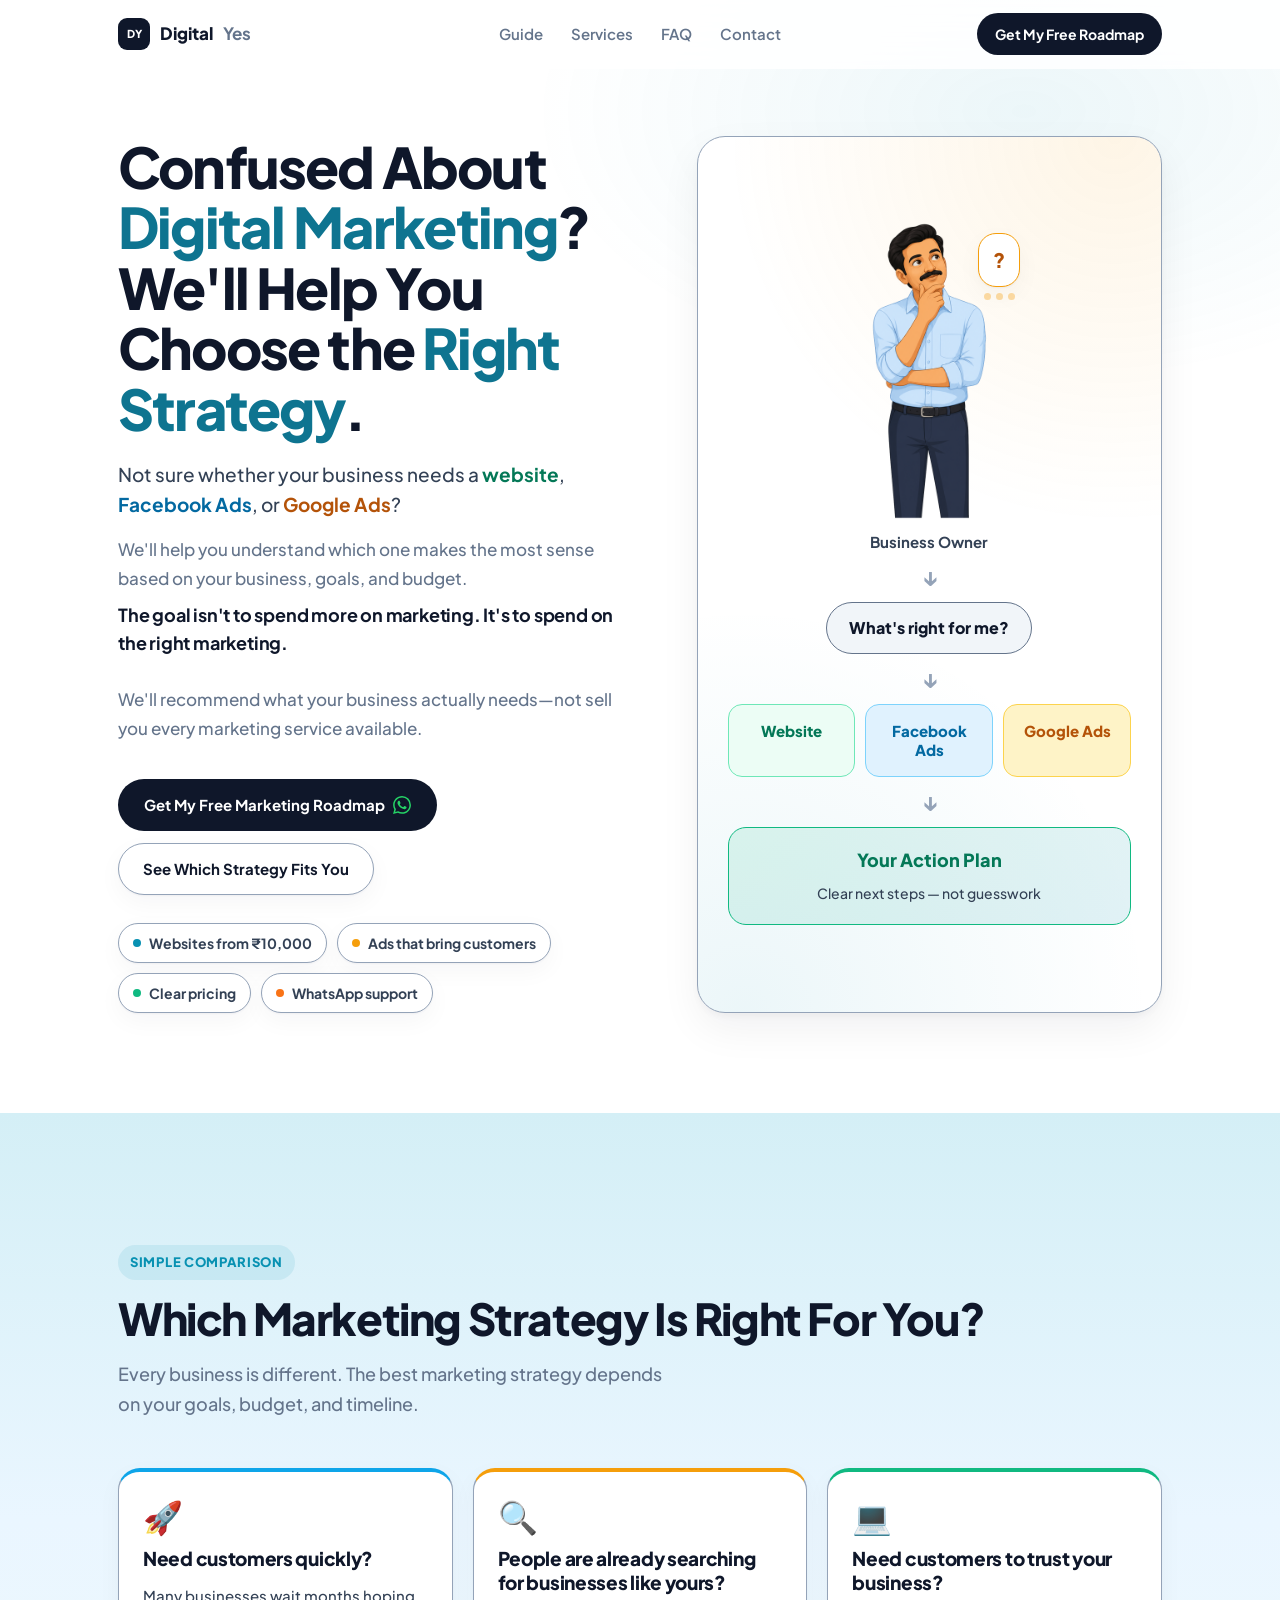
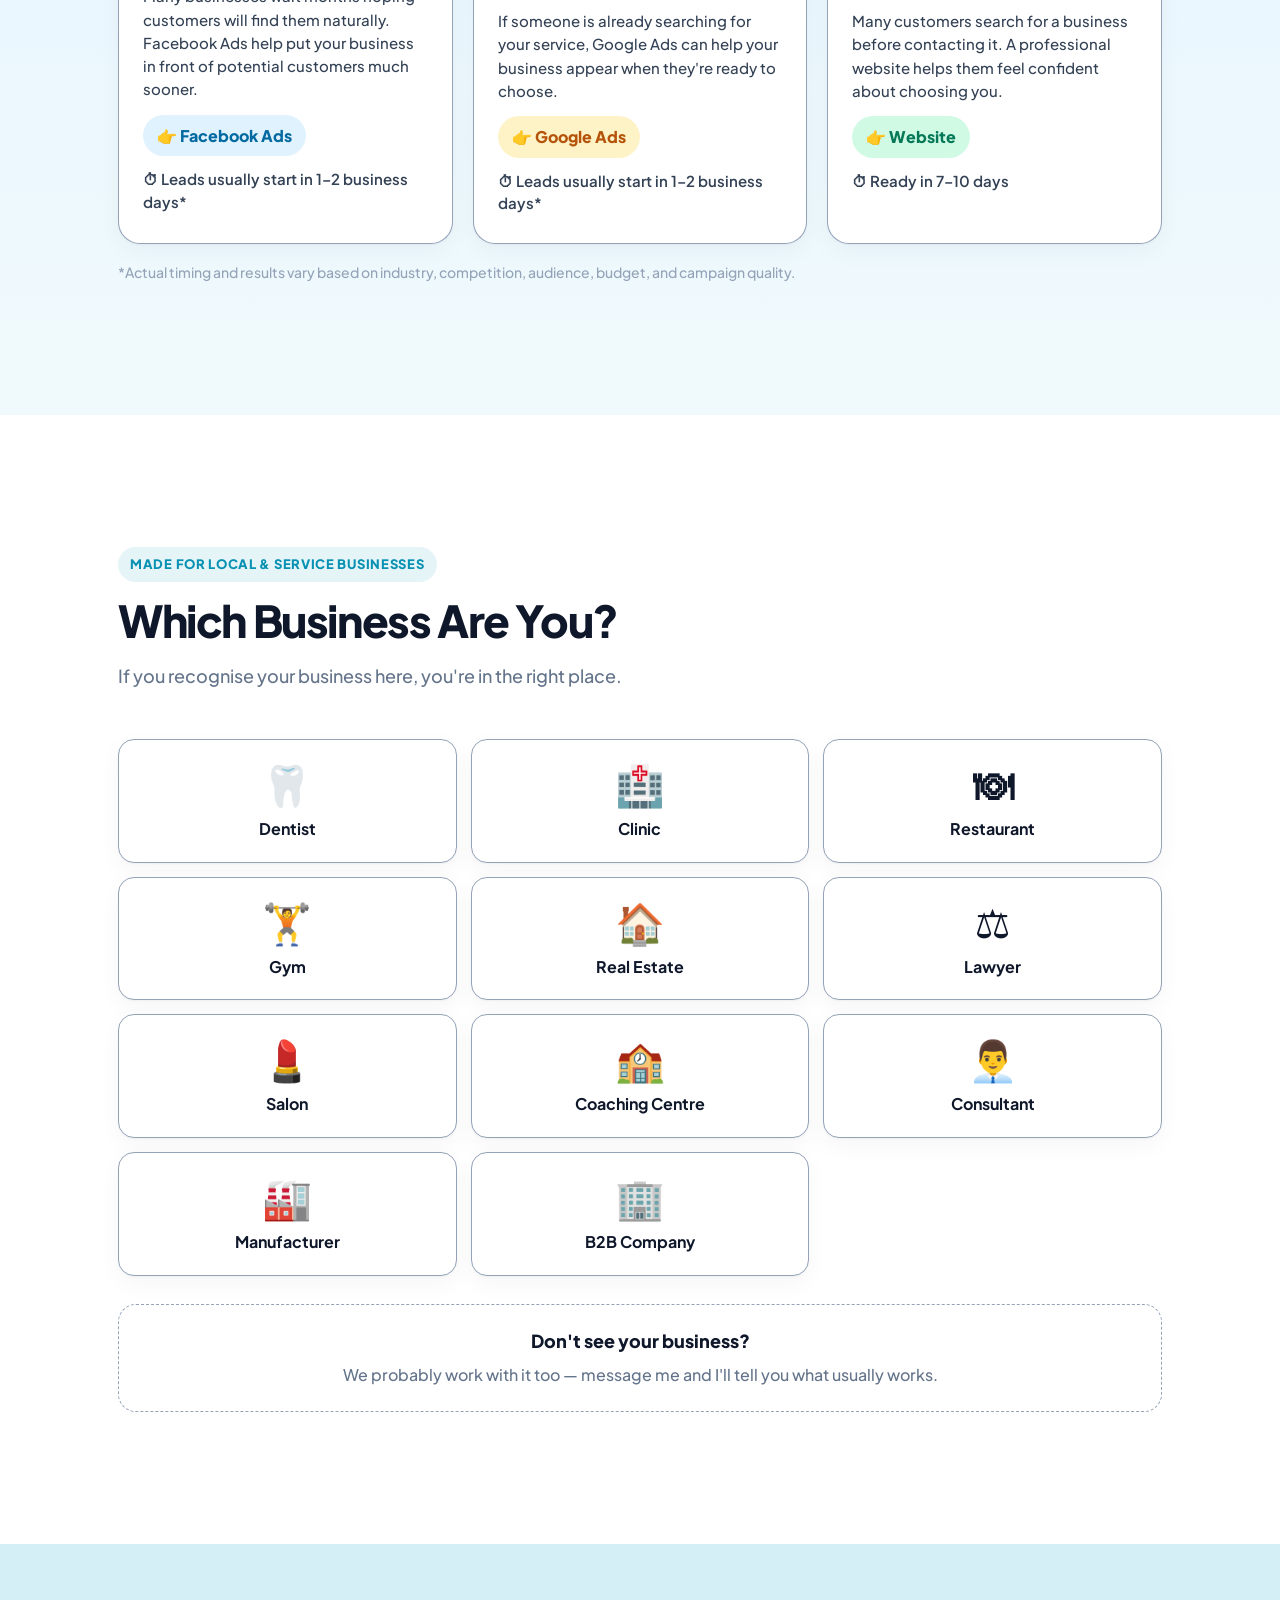
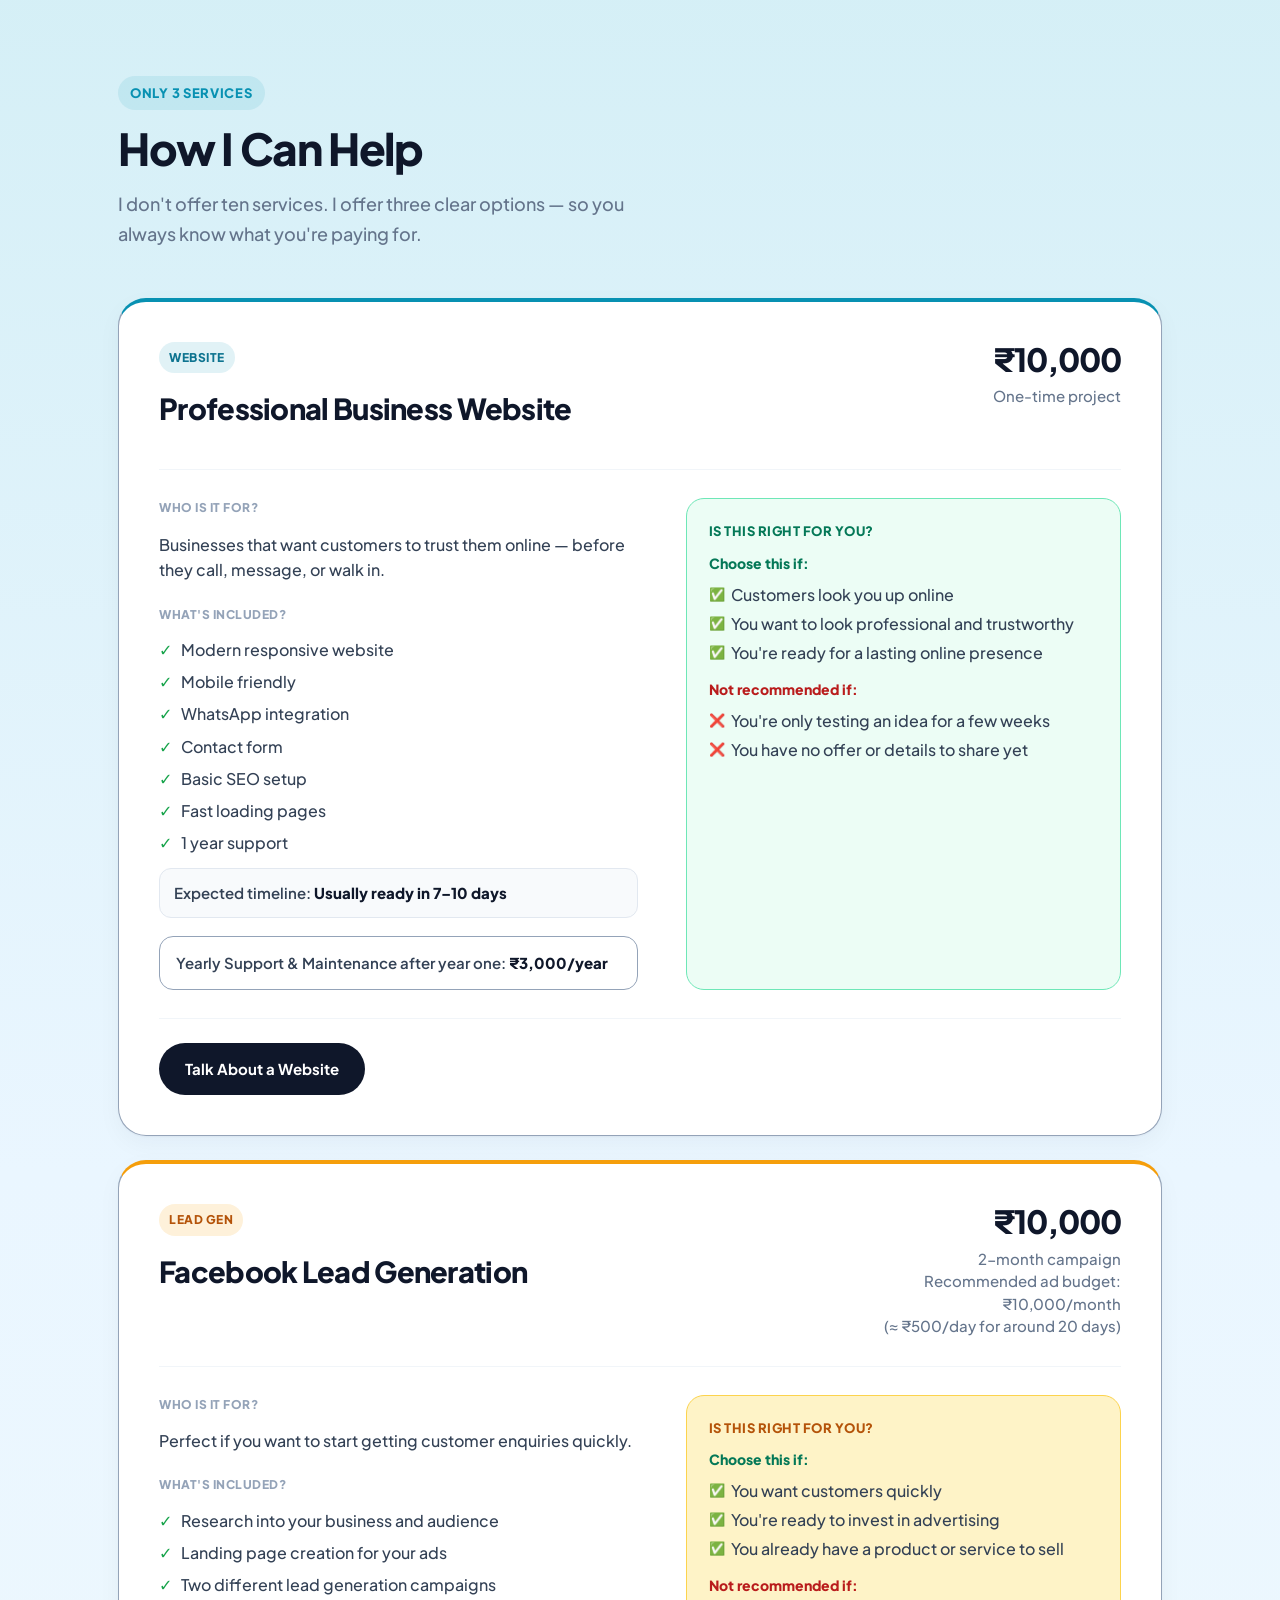
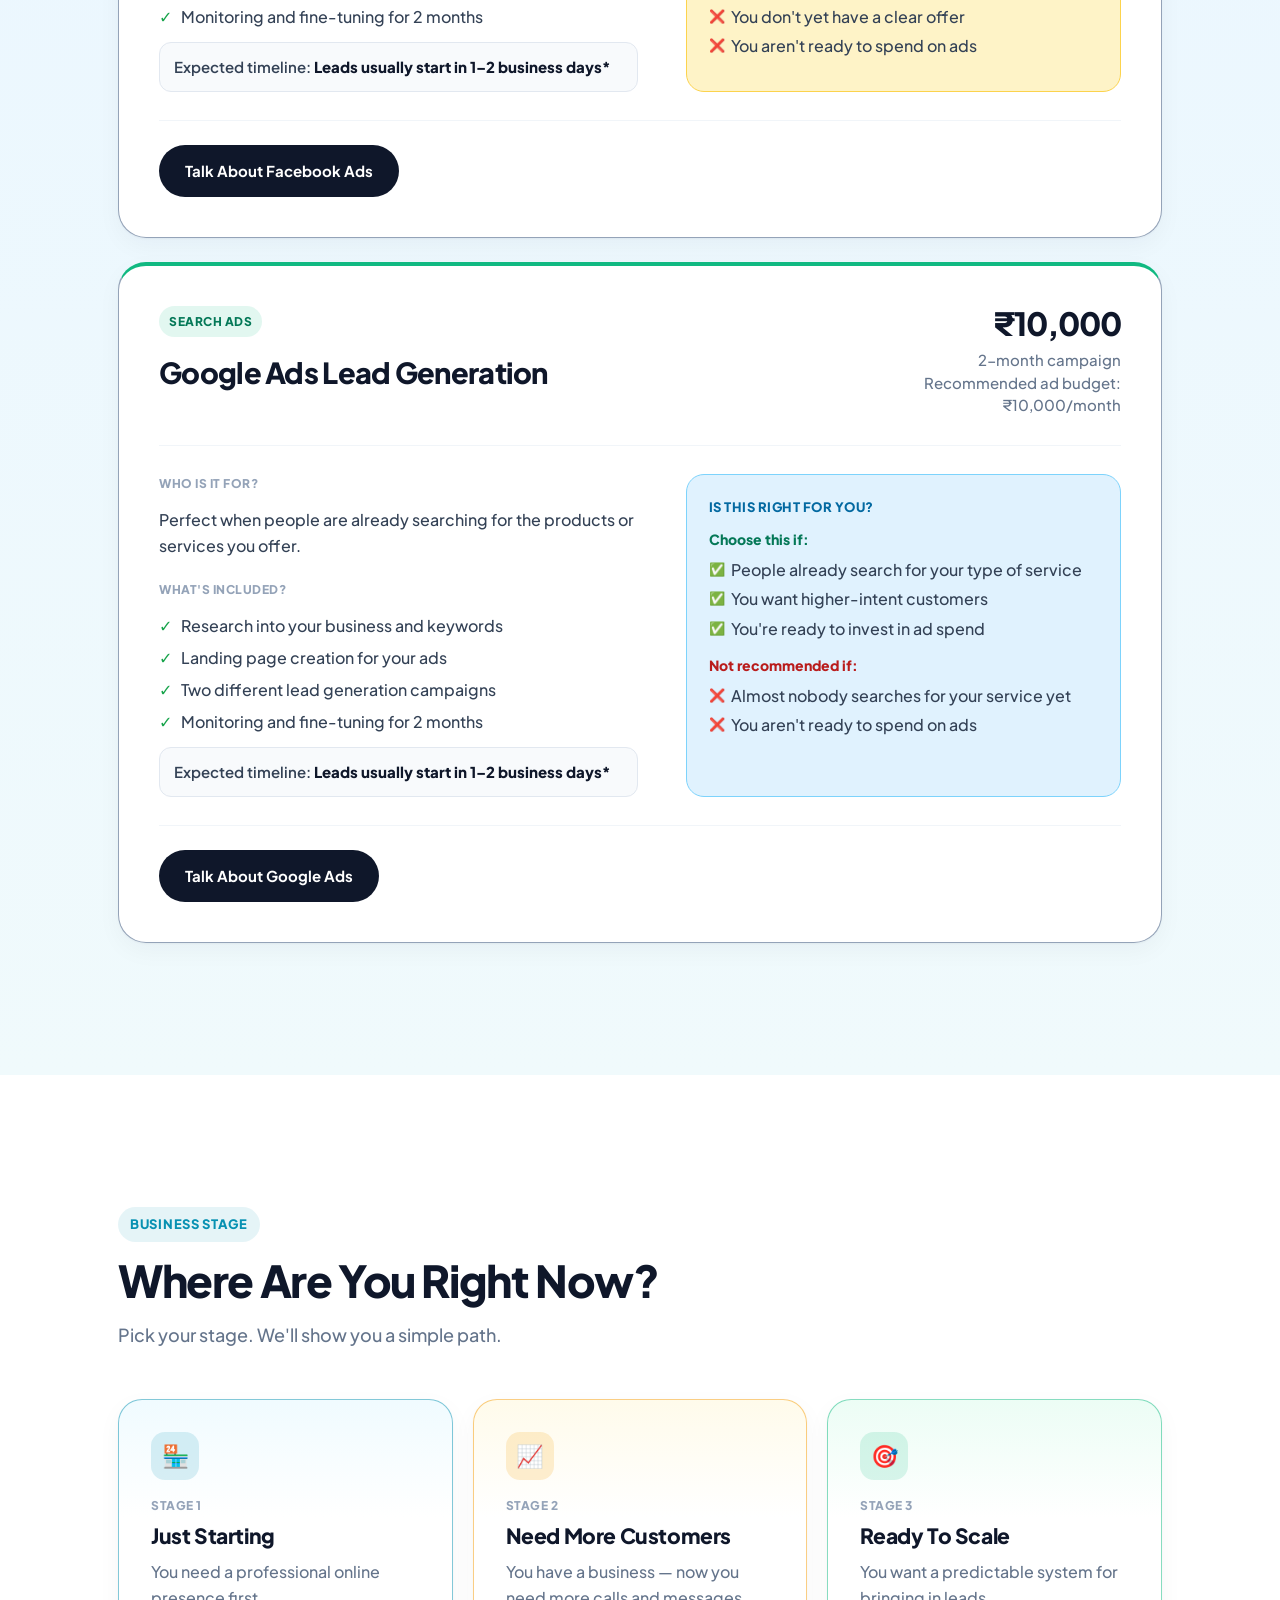
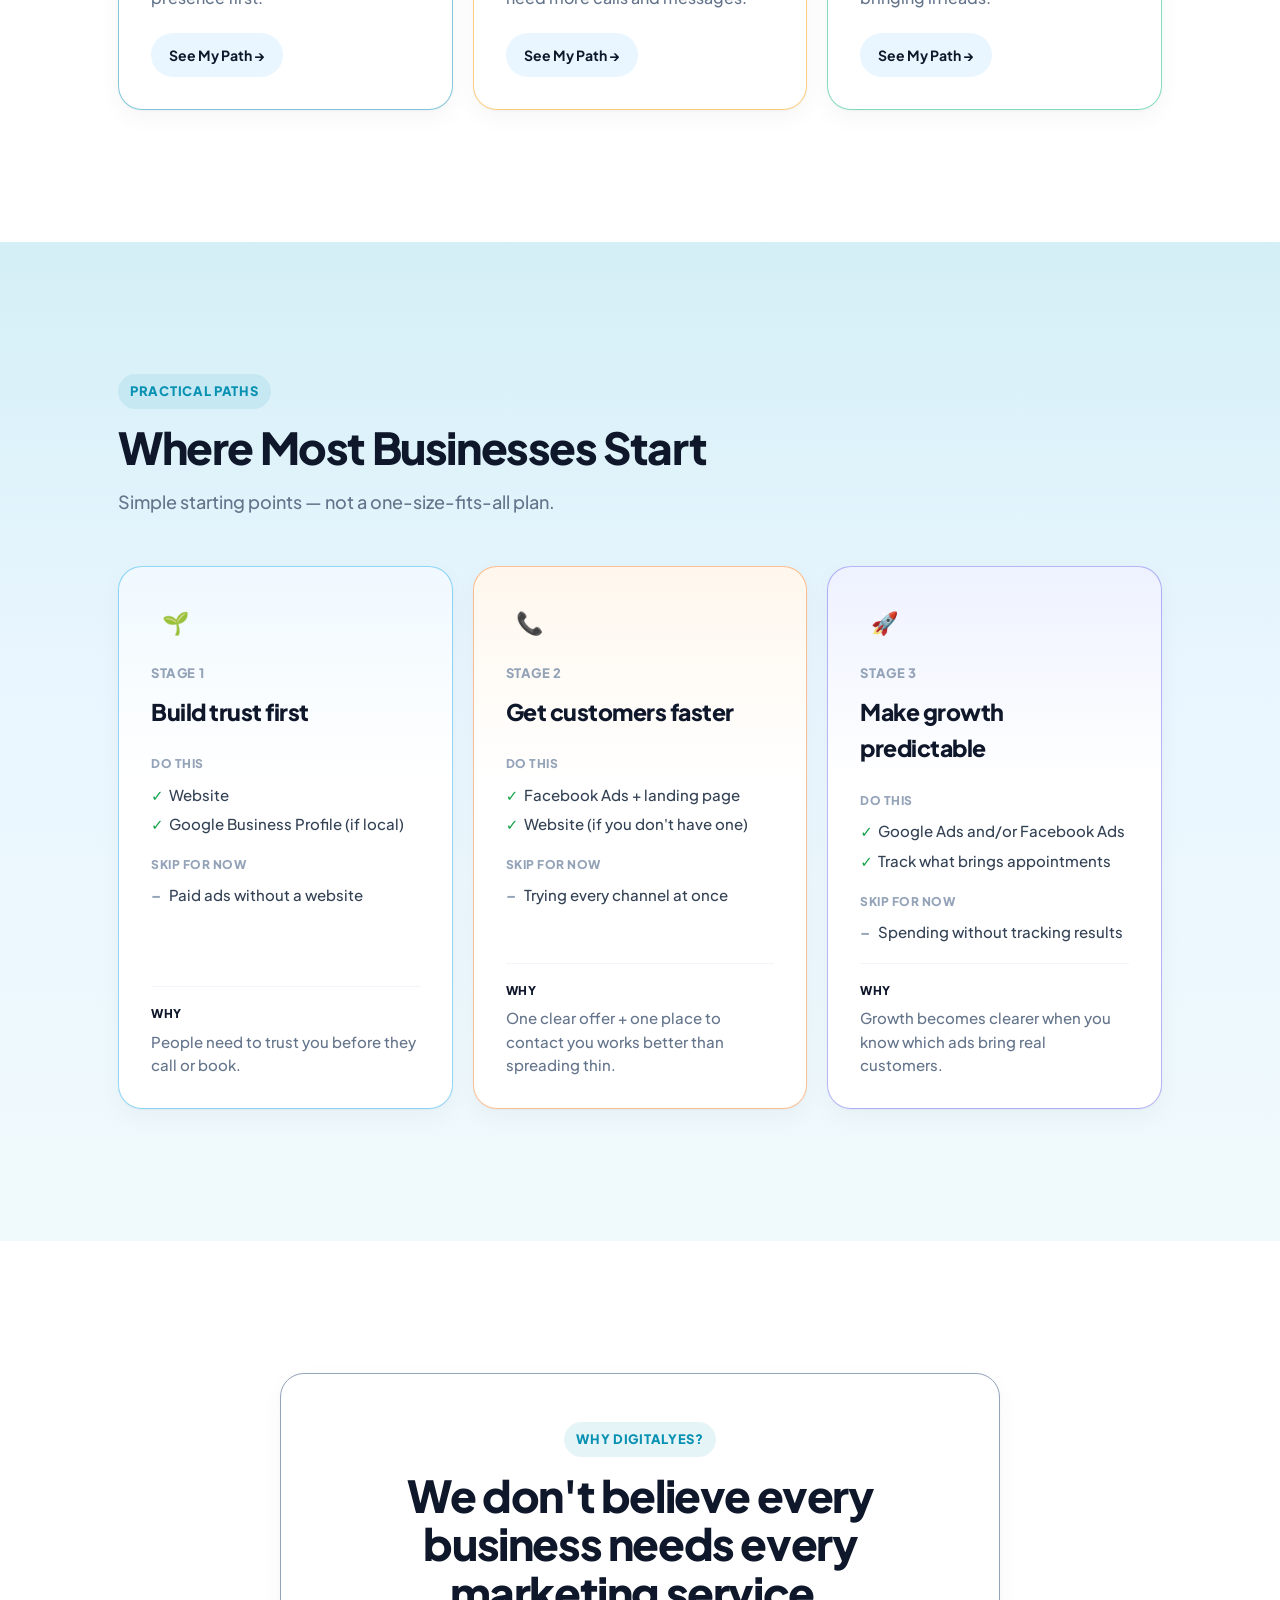
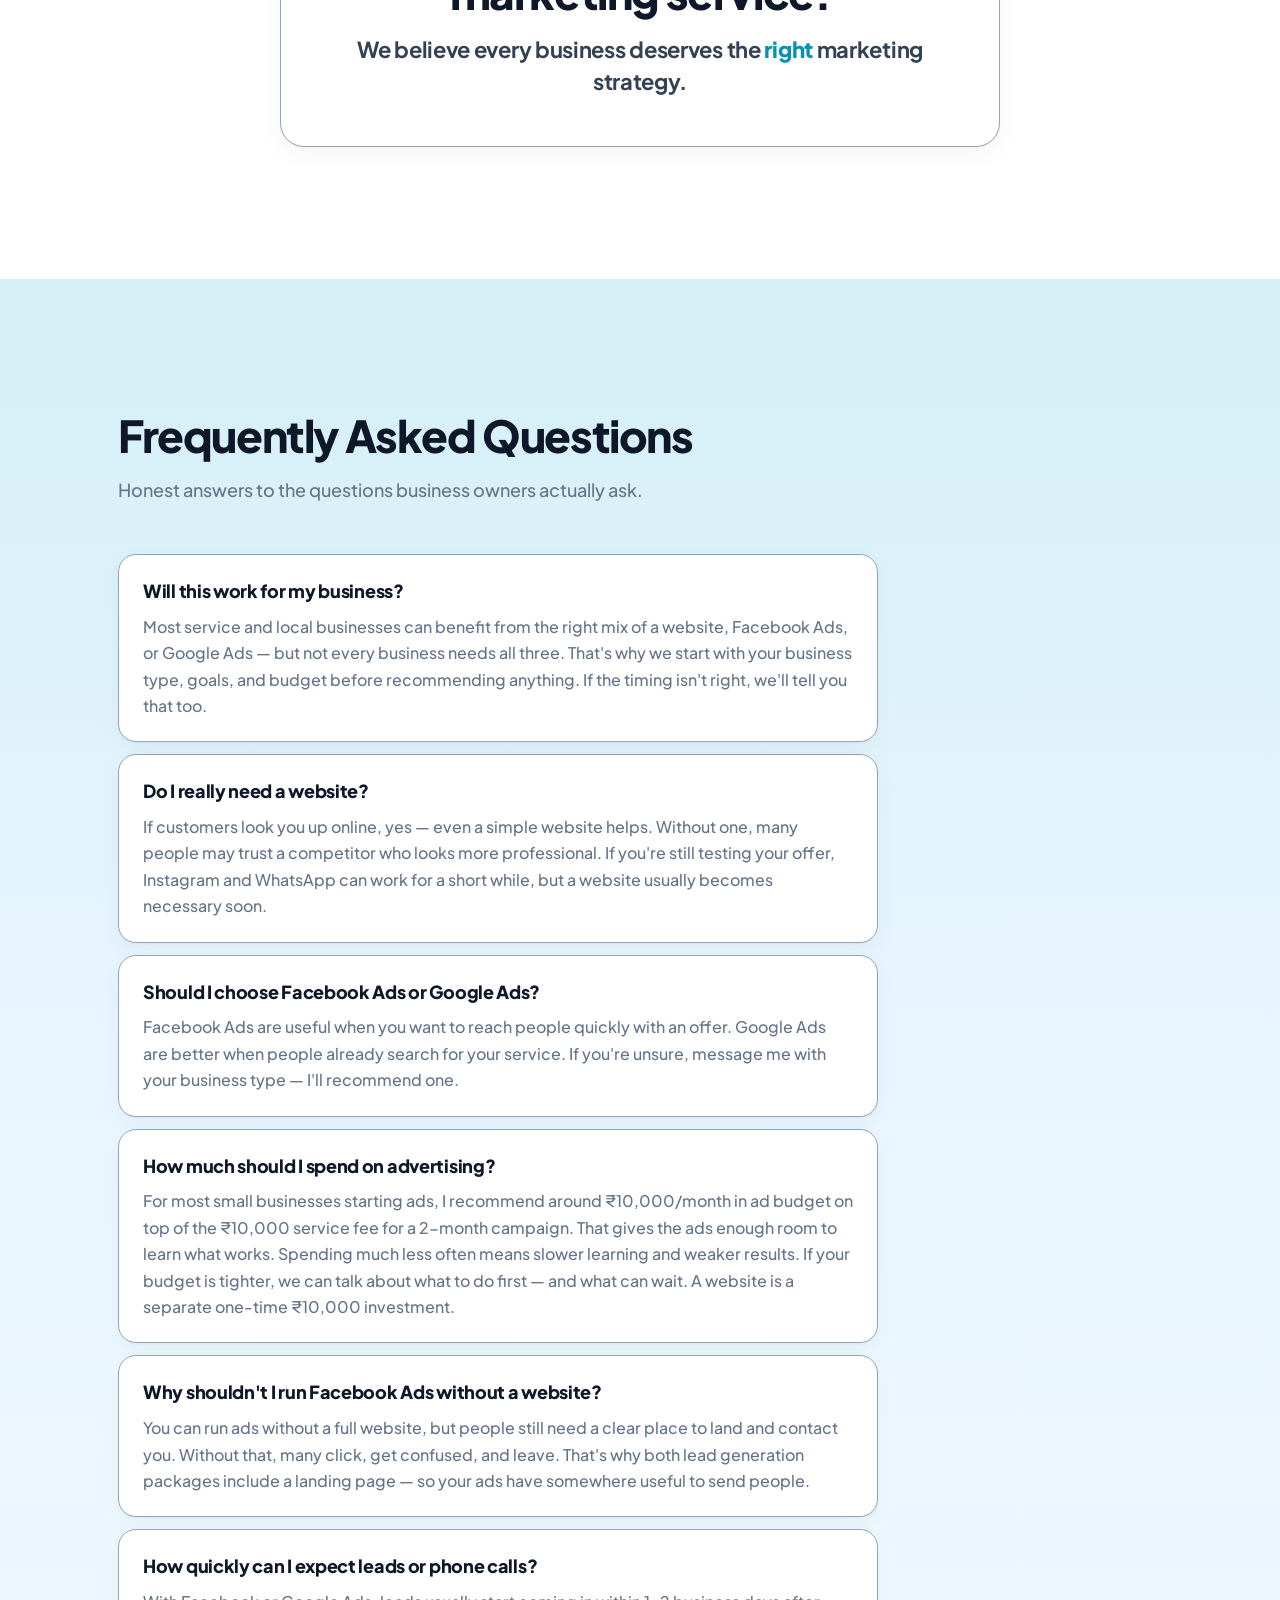
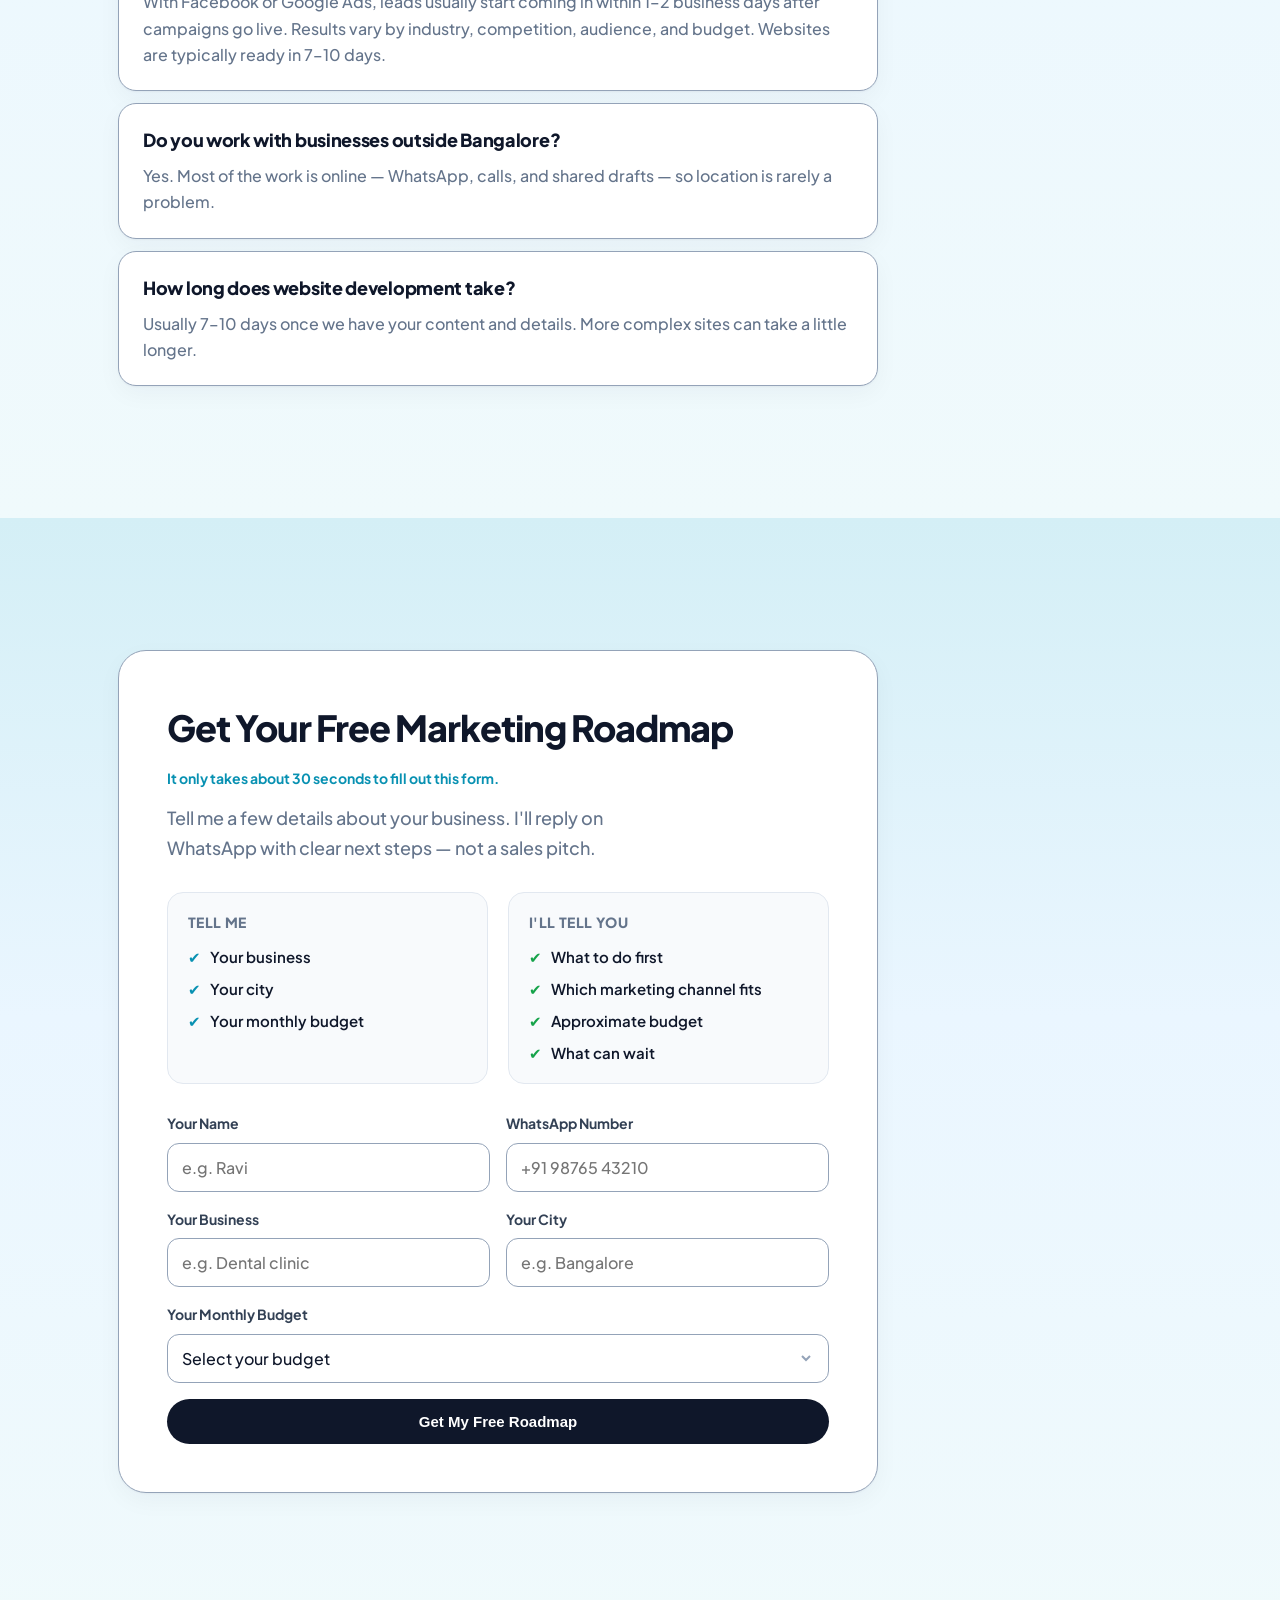
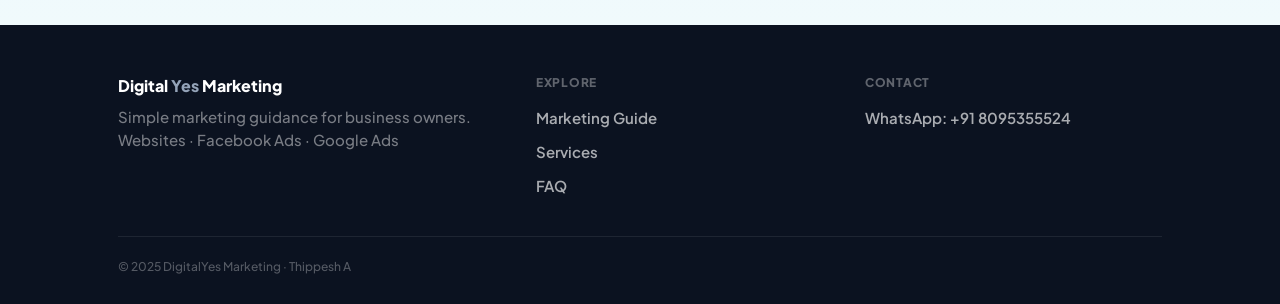
==== index.html @ 3ffb9f0b "Differentiate What's right for me color from the three option cards. Co-authored-by: Cursor <cursora" ====
﻿<!DOCTYPE html>
<html lang="en">
<head>
  <meta charset="UTF-8">
  <meta name="viewport" content="width=device-width, initial-scale=1.0">
  <title>DigitalYes Marketing — Confused About Digital Marketing? We'll Help You Choose the Right Strategy.</title>
  <meta name="description" content="Simple guidance for business owners. Understand whether you need a website, Facebook Ads, or Google Ads — then choose what actually fits your budget.">
  <link rel="preconnect" href="https://fonts.googleapis.com">
  <link rel="preconnect" href="https://fonts.gstatic.com" crossorigin>
  <link href="https://fonts.googleapis.com/css2?family=Plus+Jakarta+Sans:ital,wght@0,400;0,500;0,600;0,700;0,800;1,400&display=swap" rel="stylesheet">
  <style>
    *, *::before, *::after { box-sizing: border-box; margin: 0; padding: 0; }

    :root {
      --bg:        #FFFFFF;
      --bg-blue:   #EAF6FF;
      --surface:   #FFFFFF;
      --text-1:    #0F172A;
      --text-2:    #334155;
      --text-3:    #64748B;
      --text-4:    #94A3B8;
      --accent:    #0F172A;
      --ok:        #16A34A;
      --primary:   #0891B2;
      --amber:     #F59E0B;
      --emerald:   #10B981;
      --coral:     #F97316;
      --sky:       #0EA5E9;
      --indigo:    #4F46E5;
      --border:    #94A3B8;
      --footer:    #0B1220;
      --shadow:    0 1px 2px rgba(15, 23, 42, 0.04), 0 8px 24px rgba(15, 23, 42, 0.04);
      --shadow-lg: 0 4px 6px rgba(15, 23, 42, 0.03), 0 16px 40px rgba(15, 23, 42, 0.06);
      --font:      'Plus Jakarta Sans', system-ui, sans-serif;
    }

    html { scroll-behavior: smooth; }

    body {
      font-family: var(--font);
      background: var(--bg);
      color: var(--text-1);
      line-height: 1.6;
      font-size: 17px;
      -webkit-font-smoothing: antialiased;
    }

    a { text-decoration: none; color: inherit; }

    .container {
      max-width: 1100px;
      margin: 0 auto;
      padding: 0 28px;
    }

    .wa-icon { width: 18px; height: 18px; flex-shrink: 0; }

    /* ─── NAV ─── */
    #navbar {
      position: fixed; top: 0; left: 0; right: 0; z-index: 100;
      background: rgba(255, 255, 255, 0.85);
      backdrop-filter: blur(16px);
      border-bottom: 1px solid transparent;
      transition: all 0.3s;
    }

    #navbar.scrolled {
      border-bottom-color: var(--border);
      box-shadow: var(--shadow);
    }

    .nav-container {
      max-width: 1100px; margin: 0 auto; padding: 0 28px;
      height: 68px;
      display: grid;
      grid-template-columns: 1fr auto 1fr;
      align-items: center;
    }

    .nav-logo {
      display: flex; align-items: center; gap: 10px;
      font-weight: 800; font-size: 17px; justify-self: start;
    }

    .nav-logo-mark {
      width: 32px; height: 32px; background: var(--text-1);
      border-radius: 9px;
      display: flex; align-items: center; justify-content: center;
    }

    .nav-logo-mark span { font-size: 11px; font-weight: 800; color: white; }
    .nav-logo em { color: var(--text-3); font-style: normal; font-weight: 700; }

    .nav-links { display: flex; gap: 28px; justify-self: center; }

    .nav-links a {
      font-size: 15px; font-weight: 600; color: var(--text-3);
      transition: color 0.2s;
    }

    .nav-links a:hover { color: var(--text-1); }

    .nav-cta {
      display: inline-flex; align-items: center; gap: 8px;
      background: var(--text-1); color: white !important;
      border-radius: 50px; padding: 10px 18px;
      font-size: 14px; font-weight: 700;
      justify-self: end;
      transition: transform 0.2s, opacity 0.2s;
    }

    .nav-cta:hover { opacity: 0.9; transform: translateY(-1px); }

    .mobile-menu-btn {
      display: none; background: none; border: none;
      cursor: pointer; padding: 8px; justify-self: end; color: var(--text-1);
    }

    #mobile-menu {
      display: none; flex-direction: column; gap: 12px;
      background: var(--bg); border-top: 1px solid var(--border);
      padding: 16px 28px;
    }

    #mobile-menu a { font-size: 16px; font-weight: 600; color: var(--text-2); }
    #mobile-menu .mobile-cta {
      background: var(--text-1); color: white;
      padding: 12px 18px; border-radius: 50px; text-align: center;
      display: inline-flex; align-items: center; justify-content: center; gap: 8px;
    }

    /* ─── BUTTONS ─── */
    .btn-primary {
      display: inline-flex; align-items: center; gap: 8px;
      background: var(--text-1); color: white;
      border-radius: 50px; padding: 14px 26px;
      font-size: 15px; font-weight: 700;
      transition: all 0.25s;
      border: none;
    }

    .btn-primary:hover { opacity: 0.9; transform: translateY(-1px); }

    /* Black CTA: burn/light flash (~2s), then 10s quiet gap, repeat */
    .burn-cta {
      background: var(--text-1) !important;
      color: #fff !important;
      background-image: none !important;
      box-shadow: none;
      text-shadow: none;
      animation: burn-flash 12s ease-in-out infinite !important;
    }

    .burn-cta:hover {
      opacity: 0.92 !important;
      filter: none;
    }

    @keyframes burn-flash {
      /* Idle black — most of the cycle is the 10s gap */
      0%,
      16.7%,
      100% {
        background: #0F172A;
        box-shadow: 0 0 0 0 transparent;
        filter: brightness(1);
      }
      /* Ignite */
      2.5% {
        background: #1c1917;
        box-shadow:
          0 0 10px 2px rgba(249, 115, 22, 0.55),
          0 0 22px 4px rgba(239, 68, 68, 0.35);
        filter: brightness(1.08);
      }
      /* Peak burn / light up */
      6% {
        background: linear-gradient(120deg, #7c2d12 0%, #ea580c 35%, #f59e0b 55%, #b91c1c 100%);
        box-shadow:
          0 0 16px 4px rgba(251, 191, 36, 0.75),
          0 0 36px 8px rgba(249, 115, 22, 0.55),
          0 0 54px 12px rgba(239, 68, 68, 0.28);
        filter: brightness(1.15);
      }
      /* Flicker */
      9% {
        background: linear-gradient(100deg, #9a3412, #f97316 40%, #fbbf24 70%, #dc2626);
        box-shadow:
          0 0 12px 3px rgba(251, 191, 36, 0.65),
          0 0 28px 6px rgba(234, 88, 12, 0.45);
        filter: brightness(1.2);
      }
      /* Cool down toward black */
      13% {
        background: #292524;
        box-shadow:
          0 0 8px 1px rgba(249, 115, 22, 0.3),
          0 0 16px 2px rgba(239, 68, 68, 0.15);
        filter: brightness(1.05);
      }
      /* Back to black — then hold until 100% (~10s gap) */
      16.7% {
        background: #0F172A;
        box-shadow: 0 0 0 0 transparent;
        filter: brightness(1);
      }
    }

    .btn-secondary {
      display: inline-flex; align-items: center; gap: 8px;
      background: var(--surface); color: var(--text-1);
      border: 1.5px solid var(--border);
      border-radius: 50px; padding: 13px 24px;
      font-size: 15px; font-weight: 700;
      transition: all 0.25s;
      box-shadow: var(--shadow);
    }

    .btn-secondary:hover { border-color: #CBD5E1; }

    .btn-soft {
      display: inline-flex; align-items: center; justify-content: center;
      background: var(--bg-blue); color: var(--text-1);
      border-radius: 50px; padding: 11px 18px;
      font-size: 14px; font-weight: 700;
      transition: all 0.25s;
      align-self: flex-start;
    }

    .situation-card:hover .btn-soft { background: var(--text-1); color: white; }

    /* ─── HERO ─── */
    .hero {
      padding: 136px 0 100px;
      background:
        radial-gradient(ellipse 70% 45% at 80% 10%, rgba(8, 145, 178, 0.08), transparent 55%),
        var(--bg);
    }

    .hero-grid {
      display: grid;
      grid-template-columns: 1.05fr 0.95fr;
      gap: 64px;
      align-items: stretch;
    }

    .hero h1 {
      font-size: clamp(36px, 4.6vw, 56px);
      font-weight: 800;
      line-height: 1.08;
      letter-spacing: -1.8px;
      margin-bottom: 22px;
      max-width: 580px;
    }

    .hero-sub {
      font-size: 19px;
      color: var(--text-2);
      max-width: 540px;
      margin-bottom: 16px;
      line-height: 1.55;
      font-weight: 500;
    }

    .hero-sub > span {
      display: block;
    }

    .hero-sub .hl-web { color: #047857; font-weight: 700; }
    .hero-sub .hl-fb { color: #0369A1; font-weight: 700; }
    .hero-sub .hl-gads { color: #B45309; font-weight: 700; }
    .hero-sub .hl-else { color: #3730A3; font-weight: 700; }

    .hl-mark {
      color: #0E7490;
      font-weight: inherit;
    }

    .hero-support {
      font-size: 17px;
      color: var(--text-3);
      max-width: 500px;
      margin-bottom: 36px;
      line-height: 1.7;
      font-weight: 500;
    }

    .hero-actions {
      display: flex;
      align-items: center;
      gap: 12px;
      flex-wrap: wrap;
    }

    .hero-visual {
      padding: 0;
      display: flex;
      align-items: stretch;
      align-self: stretch;
      min-height: 80%;
    }

    .confused-panel {
      background: #FFFFFF;
      border: 1.5px solid var(--border);
      border-radius: 28px;
      padding: 36px 30px 40px;
      box-shadow: var(--shadow-lg);
      position: relative;
      overflow: hidden;
      width: 100%;
      min-height: 100%;
      height: 100%;
      display: flex;
      flex-direction: column;
      justify-content: center;
    }

    .confused-panel::before {
      content: '';
      position: absolute;
      inset: 0;
      background:
        radial-gradient(circle at 90% 0%, rgba(245, 158, 11, 0.1), transparent 40%),
        radial-gradient(circle at 10% 100%, rgba(8, 145, 178, 0.08), transparent 42%);
      pointer-events: none;
    }

    .confused-panel > * { position: relative; z-index: 1; }

    .owner-scene {
      position: relative;
      display: flex;
      flex-direction: column;
      align-items: center;
      margin-bottom: 8px;
    }

    .owner-art {
      width: 240px;
      height: auto;
      max-height: 300px;
      object-fit: contain;
      object-position: center bottom;
      border-radius: 0;
      border: none;
      box-shadow: none;
      background: transparent;
    }

    .think-bubble {
      position: absolute;
      top: 12px;
      right: 12%;
      display: flex;
      flex-direction: column;
      align-items: center;
      gap: 4px;
      pointer-events: none;
    }

    .think-cloud {
      background: #FFFFFF;
      border: 1.5px solid #F59E0B;
      border-radius: 18px;
      padding: 10px 14px;
      font-size: 20px;
      font-weight: 800;
      color: #B45309;
      box-shadow: var(--shadow);
      animation: wonder-bob 2.4s ease-in-out infinite;
    }

    .think-dots {
      display: flex;
      gap: 5px;
      margin-top: 2px;
    }

    .think-dots span {
      width: 7px;
      height: 7px;
      border-radius: 50%;
      background: #F59E0B;
      opacity: 0.35;
      animation: think-dot 1.4s ease-in-out infinite;
    }

    .think-dots span:nth-child(2) { animation-delay: 0.2s; }
    .think-dots span:nth-child(3) { animation-delay: 0.4s; }

    .owner-caption {
      margin-top: 10px;
      text-align: center;
      font-size: 15px;
      font-weight: 700;
      color: var(--text-2);
      max-width: 280px;
      line-height: 1.45;
    }

    .confused-label {
      font-size: 13px;
      font-weight: 800;
      text-transform: uppercase;
      letter-spacing: 0.6px;
      color: #B45309;
      margin-bottom: 12px;
      text-align: center;
    }

    .choice-grid {
      display: grid;
      grid-template-columns: 1fr 1fr;
      gap: 10px;
      margin-bottom: 18px;
    }

    .choice-tile {
      background: #FFFFFF;
      border: 1.5px solid var(--border);
      border-radius: 14px;
      padding: 14px 12px;
      font-size: 14px;
      font-weight: 800;
      text-align: center;
      line-height: 1.3;
      position: relative;
      transition: transform 0.25s ease, box-shadow 0.25s ease;
      animation: float-y 4.2s ease-in-out infinite;
    }

    .choice-tile:nth-child(2) { animation-delay: 0.25s; }
    .choice-tile:nth-child(3) { animation-delay: 0.5s; }
    .choice-tile:nth-child(4) { animation-delay: 0.75s; }

    .choice-tile::after {
      content: '?';
      position: absolute;
      top: 6px;
      right: 8px;
      font-size: 12px;
      font-weight: 800;
      opacity: 0.55;
    }

    .choice-tile.web {
      background: #ECFDF5;
      border-color: #6EE7B7;
      color: #047857;
    }

    .choice-tile.fb {
      background: #E0F2FE;
      border-color: #7DD3FC;
      color: #0369A1;
    }

    .choice-tile.gads {
      background: #FEF3C7;
      border-color: #FCD34D;
      color: #B45309;
    }

    .choice-tile.other {
      background: #EEF2FF;
      border-color: #A5B4FC;
      color: #3730A3;
    }

    .choice-tile small {
      display: block;
      margin-top: 4px;
      font-size: 11px;
      font-weight: 600;
      opacity: 0.75;
    }

    .confused-bridge {
      display: flex;
      align-items: center;
      justify-content: center;
      gap: 8px;
      margin-bottom: 16px;
      color: var(--text-4);
      font-size: 13px;
      font-weight: 700;
    }

    .confused-bridge .dots {
      letter-spacing: 3px;
      color: #F59E0B;
      font-weight: 800;
    }

    .clarity-card {
      background: linear-gradient(135deg, rgba(8, 145, 178, 0.1), rgba(16, 185, 129, 0.1));
      border: 1.5px solid var(--primary);
      border-radius: 16px;
      padding: 16px 18px;
      text-align: center;
    }

    .clarity-card strong {
      display: block;
      font-size: 16px;
      font-weight: 800;
      color: #0E7490;
      margin-bottom: 2px;
    }

    .clarity-card span {
      font-size: 13px;
      color: var(--text-2);
      font-weight: 500;
    }

    @keyframes wonder-bob {
      0%, 100% { transform: translateY(0) rotate(-2deg); }
      50% { transform: translateY(-7px) rotate(2deg); }
    }

    @keyframes think-dot {
      0%, 80%, 100% { opacity: 0.3; transform: translateY(0); }
      40% { opacity: 1; transform: translateY(-3px); }
    }

    /* ─── MOTION & COLOR ─── */
    @keyframes float-y {
      0%, 100% { transform: translateY(0); }
      50% { transform: translateY(-6px); }
    }
    @keyframes pulse-soft {
      0%, 100% { box-shadow: 0 0 0 0 rgba(8, 145, 178, 0.28); }
      50% { box-shadow: 0 0 0 10px rgba(8, 145, 178, 0); }
    }
    @media (prefers-reduced-motion: reduce) {
      .think-cloud, .think-dots span, .choice-tile, .biz-chip,
      .burn-cta { animation: none !important; }
    }

    .biz-strip {
      display: flex;
      flex-wrap: wrap;
      gap: 10px;
      margin-top: 28px;
    }

    .biz-chip {
      display: inline-flex;
      align-items: center;
      gap: 8px;
      background: #FFFFFF;
      border: 1.5px solid var(--border);
      border-radius: 50px;
      padding: 8px 14px;
      font-size: 14px;
      font-weight: 700;
      color: var(--text-2);
      box-shadow: var(--shadow);
      animation: float-y 5s ease-in-out infinite;
    }

    .biz-chip:nth-child(2) { animation-delay: 0.4s; }
    .biz-chip:nth-child(3) { animation-delay: 0.8s; }
    .biz-chip:nth-child(4) { animation-delay: 1.2s; }

    .biz-dot {
      width: 8px; height: 8px; border-radius: 50%;
      flex-shrink: 0;
    }

    .biz-dot.teal { background: var(--primary); }
    .biz-dot.amber { background: var(--amber); }
    .biz-dot.green { background: var(--emerald); }
    .biz-dot.coral { background: var(--coral); }

    .section-eyebrow {
      display: inline-flex;
      align-items: center;
      gap: 8px;
      font-size: 13px;
      font-weight: 800;
      text-transform: uppercase;
      letter-spacing: 0.7px;
      color: var(--primary);
      background: rgba(8, 145, 178, 0.1);
      border-radius: 50px;
      padding: 7px 12px;
      margin-bottom: 14px;
    }

    .card-icon {
      width: 48px; height: 48px;
      border-radius: 14px;
      display: flex; align-items: center; justify-content: center;
      font-size: 22px;
      margin-bottom: 16px;
      transition: transform 0.3s;
    }

    .situation-card:hover .card-icon,
    .roadmap-card:hover .card-icon { transform: scale(1.08) rotate(-3deg); }

    .situation-card.tint-teal {
      border-color: rgba(8, 145, 178, 0.5);
      background: linear-gradient(180deg, #F0FBFF 0%, #FFFFFF 38%);
    }
    .situation-card.tint-teal .situation-num,
    .situation-card.tint-teal .card-icon { background: rgba(8, 145, 178, 0.15); color: #0E7490; }
    .situation-card.tint-teal:hover { border-color: var(--primary); box-shadow: 0 12px 32px rgba(8, 145, 178, 0.16); }

    .situation-card.tint-amber {
      border-color: rgba(245, 158, 11, 0.5);
      background: linear-gradient(180deg, #FFFBEB 0%, #FFFFFF 38%);
    }
    .situation-card.tint-amber .situation-num,
    .situation-card.tint-amber .card-icon { background: rgba(245, 158, 11, 0.18); color: #B45309; }
    .situation-card.tint-amber:hover { border-color: var(--amber); box-shadow: 0 12px 32px rgba(245, 158, 11, 0.16); }

    .situation-card.tint-green {
      border-color: rgba(16, 185, 129, 0.5);
      background: linear-gradient(180deg, #ECFDF5 0%, #FFFFFF 38%);
    }
    .situation-card.tint-green .situation-num,
    .situation-card.tint-green .card-icon { background: rgba(16, 185, 129, 0.15); color: #047857; }
    .situation-card.tint-green:hover { border-color: var(--emerald); box-shadow: 0 12px 32px rgba(16, 185, 129, 0.16); }

    .roadmap-card.tint-sky {
      border-color: rgba(14, 165, 233, 0.45);
      background: linear-gradient(180deg, #F0F9FF 0%, #FFFFFF 40%);
    }
    .roadmap-card.tint-coral {
      border-color: rgba(249, 115, 22, 0.45);
      background: linear-gradient(180deg, #FFF7ED 0%, #FFFFFF 40%);
    }
    .roadmap-card.tint-indigo {
      border-color: rgba(79, 70, 229, 0.4);
      background: linear-gradient(180deg, #EEF2FF 0%, #FFFFFF 40%);
    }

    .help-card.accent-teal { border-top: 4px solid var(--primary); }
    .help-card.accent-amber { border-top: 4px solid var(--amber); }
    .help-card.accent-green { border-top: 4px solid var(--emerald); }

    .help-badge {
      display: inline-flex;
      font-size: 12px;
      font-weight: 800;
      text-transform: uppercase;
      letter-spacing: 0.5px;
      border-radius: 50px;
      padding: 6px 10px;
      margin-bottom: 12px;
    }

    .help-badge.teal { background: rgba(8,145,178,0.12); color: #0E7490; }
    .help-badge.amber { background: rgba(245,158,11,0.15); color: #B45309; }
    .help-badge.green { background: rgba(16,185,129,0.12); color: #047857; }

    .opt-pill {
      display: inline-flex;
      align-items: center;
      padding: 5px 11px;
      border-radius: 50px;
      font-size: 14px;
      font-weight: 800;
    }
    .opt-pill.fb { background: #E0F2FE; color: #0369A1; }
    .opt-pill.gads { background: #FEF3C7; color: #B45309; }
    .opt-pill.web { background: #D1FAE5; color: #047857; }
    .opt-pill.seo { background: #E0E7FF; color: #3730A3; }
    .opt-pill.ig { background: #FCE7F3; color: #BE185D; }

    .help-card.accent-teal .why-box {
      background: #ECFDF5;
      border-color: #6EE7B7;
    }
    .help-card.accent-teal .why-box h4 { color: #047857; }

    .help-card.accent-amber .why-box {
      background: #FEF3C7;
      border-color: #FCD34D;
    }
    .help-card.accent-amber .why-box h4 { color: #B45309; }

    .help-card.accent-green .why-box {
      background: #E0F2FE;
      border-color: #7DD3FC;
    }
    .help-card.accent-green .why-box h4 { color: #0369A1; }

    /* ─── SECTIONS ─── */
    .section { padding: 132px 0; }
    .section--a { background: var(--bg); }
    .section--b {
      background: linear-gradient(180deg, #D4EFF6 0%, #EAF6FF 45%, #F0FAFC 100%);
    }

    .section-title {
      font-size: clamp(30px, 3.8vw, 44px);
      font-weight: 800;
      letter-spacing: -1.4px;
      margin-bottom: 16px;
      line-height: 1.1;
    }

    .section-sub {
      font-size: 18px;
      color: var(--text-3);
      font-weight: 500;
      line-height: 1.7;
      max-width: 560px;
      margin-bottom: 48px;
    }

    /* Situation cards */
    .situation-grid {
      display: grid;
      grid-template-columns: repeat(3, 1fr);
      gap: 20px;
    }

    .situation-card {
      display: flex;
      flex-direction: column;
      background: #FFFFFF;
      border: 1.5px solid var(--border);
      border-radius: 24px;
      padding: 32px;
      box-shadow: var(--shadow);
      min-height: 220px;
      transition: transform 0.25s, box-shadow 0.25s;
    }

    .situation-card:hover {
      transform: translateY(-4px);
      box-shadow: var(--shadow-lg);
    }

    .situation-num {
      width: 36px; height: 36px;
      border-radius: 10px;
      background: var(--bg-blue);
      display: flex; align-items: center; justify-content: center;
      font-size: 14px; font-weight: 800;
      margin-bottom: 20px;
      color: var(--text-2);
    }

    .situation-card h3 {
      font-size: 21px;
      font-weight: 800;
      letter-spacing: -0.4px;
      margin-bottom: 10px;
      line-height: 1.25;
    }

    .situation-card p {
      font-size: 16px;
      color: var(--text-3);
      font-weight: 500;
      line-height: 1.6;
      flex: 1;
      margin-bottom: 22px;
    }

    /* Table */
    .table-wrap {
      overflow-x: auto;
      border-radius: 24px;
      background: #FFFFFF;
      border: 1.5px solid var(--border);
      box-shadow: var(--shadow);
    }

    .compare-table {
      width: 100%;
      border-collapse: collapse;
      min-width: 760px;
    }

    .compare-table th,
    .compare-table td {
      text-align: left;
      padding: 20px 24px;
      border-bottom: 1px solid #F1F5F9;
      font-size: 16px;
      vertical-align: top;
    }

    .compare-table th {
      font-size: 13px;
      font-weight: 800;
      text-transform: uppercase;
      letter-spacing: 0.5px;
      color: var(--text-4);
      background: #FFFFFF;
    }

    .compare-table tr:last-child td { border-bottom: none; }

    .compare-table td:first-child {
      font-weight: 700;
      color: var(--text-1);
    }

    .compare-table td {
      color: var(--text-3);
      font-weight: 500;
      line-height: 1.55;
    }

    .compare-table .opt {
      font-weight: 700;
      color: var(--text-1);
    }

    .table-note {
      margin-top: 18px;
      font-size: 14px;
      color: var(--text-4);
      font-weight: 500;
      line-height: 1.55;
      max-width: 720px;
    }

    /* Roadmaps */
    .roadmap-grid {
      display: grid;
      grid-template-columns: repeat(3, 1fr);
      gap: 20px;
    }

    .roadmap-card {
      background: #FFFFFF;
      border: 1.5px solid var(--border);
      border-radius: 24px;
      padding: 32px;
      box-shadow: var(--shadow);
      display: flex;
      flex-direction: column;
      transition: transform 0.25s, box-shadow 0.25s;
    }

    .roadmap-card:hover {
      transform: translateY(-3px);
      box-shadow: var(--shadow-lg);
    }

    .roadmap-label {
      font-size: 13px;
      font-weight: 800;
      text-transform: uppercase;
      letter-spacing: 0.6px;
      color: var(--text-4);
      margin-bottom: 10px;
    }

    .roadmap-card h3 {
      font-size: 23px;
      font-weight: 800;
      letter-spacing: -0.5px;
      margin-bottom: 24px;
    }

    .rm-block { margin-bottom: 20px; }

    .rm-block h4 {
      font-size: 12px;
      font-weight: 800;
      text-transform: uppercase;
      letter-spacing: 0.5px;
      color: var(--text-4);
      margin-bottom: 10px;
    }

    .rm-block ul {
      list-style: none;
      display: flex;
      flex-direction: column;
      gap: 8px;
    }

    .rm-block li {
      font-size: 15px;
      font-weight: 500;
      color: var(--text-2);
      padding-left: 18px;
      position: relative;
      line-height: 1.45;
    }

    .rm-block.yes li::before {
      content: '✓';
      position: absolute; left: 0;
      color: var(--ok); font-weight: 800;
    }

    .rm-block.no li::before {
      content: '–';
      position: absolute; left: 0;
      color: var(--text-4); font-weight: 800;
    }

    .rm-why {
      margin-top: auto;
      padding-top: 18px;
      border-top: 1px solid #F1F5F9;
      font-size: 15px;
      color: var(--text-3);
      font-weight: 500;
      line-height: 1.55;
    }

    .rm-why strong {
      display: block;
      color: var(--text-1);
      font-size: 12px;
      font-weight: 800;
      text-transform: uppercase;
      letter-spacing: 0.5px;
      margin-bottom: 6px;
    }

    /* Service cards */
    .help-grid {
      display: grid;
      grid-template-columns: 1fr;
      gap: 24px;
    }

    .help-card {
      background: #FFFFFF;
      border: 1.5px solid var(--border);
      border-radius: 28px;
      padding: 40px;
      box-shadow: var(--shadow);
      transition: transform 0.25s, box-shadow 0.25s;
    }

    .help-card:hover {
      transform: translateY(-3px);
      box-shadow: var(--shadow-lg);
    }

    .help-top {
      display: flex;
      justify-content: space-between;
      gap: 24px;
      flex-wrap: wrap;
      margin-bottom: 28px;
      padding-bottom: 28px;
      border-bottom: 1px solid #F1F5F9;
    }

    .help-card h3 {
      font-size: 29px;
      font-weight: 800;
      letter-spacing: -0.7px;
      margin-bottom: 10px;
    }

    .help-for {
      font-size: 17px;
      color: var(--text-3);
      font-weight: 500;
      max-width: 420px;
      line-height: 1.55;
    }

    .help-price {
      text-align: right;
    }

    .help-price .amount {
      display: block;
      font-size: 32px;
      font-weight: 800;
      letter-spacing: -1px;
      line-height: 1.1;
    }

    .help-price .meta {
      display: block;
      margin-top: 8px;
      font-size: 15px;
      color: var(--text-3);
      font-weight: 500;
      line-height: 1.5;
      max-width: 260px;
      margin-left: auto;
    }

    .help-body {
      display: grid;
      grid-template-columns: 1.1fr 1fr;
      gap: 32px 48px;
    }

    .help-block h4 {
      font-size: 12px;
      font-weight: 800;
      text-transform: uppercase;
      letter-spacing: 0.5px;
      color: var(--text-4);
      margin-bottom: 14px;
    }

    .help-block ul {
      list-style: none;
      display: flex;
      flex-direction: column;
      gap: 9px;
    }

    .help-block li {
      font-size: 16px;
      font-weight: 500;
      color: var(--text-2);
      padding-left: 22px;
      position: relative;
      line-height: 1.45;
    }

    .help-block li::before {
      content: '✓';
      position: absolute; left: 0;
      color: var(--ok); font-weight: 800;
    }

    .support-note {
      margin-top: 18px;
      padding: 14px 16px;
      background: #FFFFFF;
      border: 1.5px solid var(--border);
      border-radius: 14px;
      font-size: 15px;
      font-weight: 600;
      color: var(--text-2);
    }

    .support-note span { font-weight: 800; color: var(--text-1); }

    .why-box {
      background: #FFFFFF;
      border: 1.5px solid var(--border);
      border-radius: 18px;
      padding: 22px;
    }

    .why-box h4 {
      font-size: 13px;
      font-weight: 800;
      text-transform: uppercase;
      letter-spacing: 0.5px;
      color: var(--text-4);
      margin-bottom: 10px;
    }

    .why-box p {
      font-size: 17px;
      color: var(--text-2);
      font-weight: 500;
      line-height: 1.65;
    }

    .help-actions {
      margin-top: 28px;
      padding-top: 24px;
      border-top: 1px solid #F1F5F9;
    }

    /* Talk CTA */
    .talk-card {
      background: #FFFFFF;
      border: 1.5px solid var(--border);
      border-radius: 28px;
      padding: 48px;
      box-shadow: var(--shadow);
      max-width: 760px;
    }

    .talk-card h2 {
      font-size: clamp(28px, 3.2vw, 36px);
      font-weight: 800;
      letter-spacing: -1px;
      margin-bottom: 14px;
    }

    .talk-card > p {
      font-size: 18px;
      color: var(--text-3);
      font-weight: 500;
      line-height: 1.7;
      margin-bottom: 28px;
      max-width: 520px;
    }
    .talk-card > p.form-ease {
      font-size: 14px;
      font-weight: 700;
      color: var(--primary);
      margin: -4px 0 12px;
      max-width: none;
    }

    .lead-form {
      display: grid;
      grid-template-columns: 1fr 1fr;
      gap: 16px;
    }

    .lead-field {
      display: flex;
      flex-direction: column;
      gap: 8px;
    }

    .lead-field.full { grid-column: 1 / -1; }

    .lead-field label {
      font-size: 14px;
      font-weight: 700;
      color: var(--text-2);
    }

    .lead-field input,
    .lead-field select {
      width: 100%;
      padding: 13px 14px;
      border: 1.5px solid var(--border);
      border-radius: 12px;
      font-family: var(--font);
      font-size: 16px;
      font-weight: 500;
      color: var(--text-1);
      background: #FFFFFF;
      outline: none;
      transition: border-color 0.2s, box-shadow 0.2s;
    }

    .lead-field input:focus,
    .lead-field select:focus {
      border-color: var(--primary);
      box-shadow: 0 0 0 3px rgba(8, 145, 178, 0.15);
    }

    .lead-field select {
      appearance: none;
      background-image: url("data:image/svg+xml,%3Csvg xmlns='http://www.w3.org/2000/svg' width='16' height='16' fill='none' stroke='%2394A3B8' stroke-width='2'%3E%3Cpath d='M4 6l4 4 4-4'/%3E%3C/svg%3E");
      background-repeat: no-repeat;
      background-position: right 14px center;
      padding-right: 40px;
    }

    .lead-submit {
      width: 100%;
      border: none;
      cursor: pointer;
      justify-content: center;
    }

    .lead-submit:disabled {
      opacity: 0.7;
      cursor: not-allowed;
    }

    .lead-msg {
      display: none;
      grid-column: 1 / -1;
      font-size: 15px;
      font-weight: 600;
      line-height: 1.5;
      padding: 12px 14px;
      border-radius: 12px;
    }

    .lead-msg.ok {
      display: block;
      background: #F0FDF4;
      color: #166534;
      border: 1px solid #BBF7D0;
    }

    .lead-msg.err {
      display: block;
      background: #FEF2F2;
      color: #B91C1C;
      border: 1px solid #FECACA;
    }

    /* FAQ */
    .faq-grid {
      display: grid;
      gap: 12px;
      max-width: 760px;
    }

    .faq-item {
      background: #FFFFFF;
      border: 1.5px solid var(--border);
      border-radius: 18px;
      padding: 22px 24px;
      box-shadow: var(--shadow);
    }

    .faq-item h3 {
      font-size: 18px;
      font-weight: 800;
      margin-bottom: 8px;
      letter-spacing: -0.3px;
    }

    .faq-item p {
      font-size: 16px;
      color: var(--text-3);
      font-weight: 500;
      line-height: 1.65;
    }

    /* Footer */
    footer {
      background: var(--footer);
      padding: 48px 0 28px;
      color: white;
    }

    .footer-inner {
      display: grid;
      grid-template-columns: 1.3fr 1fr 1fr;
      gap: 32px;
      padding-bottom: 28px;
      border-bottom: 1px solid rgba(255,255,255,0.08);
      margin-bottom: 20px;
    }

    .footer-brand h4 {
      font-size: 16px; font-weight: 800; margin-bottom: 8px;
    }

    .footer-brand h4 em { color: #94A3B8; font-style: normal; }

    .footer-tagline {
      font-size: 15px; color: rgba(255,255,255,0.45);
      font-weight: 500; line-height: 1.5;
    }

    .footer-col h5 {
      font-size: 12px; font-weight: 800;
      text-transform: uppercase; letter-spacing: 0.7px;
      color: rgba(255,255,255,0.35);
      margin-bottom: 14px;
    }

    .footer-col a {
      display: block;
      font-size: 15px; font-weight: 600;
      color: rgba(255,255,255,0.65);
      margin-bottom: 10px;
      transition: color 0.2s;
    }

    .footer-col a:hover { color: white; }

    .footer-copy {
      font-size: 12px; color: rgba(255,255,255,0.3);
      font-weight: 500;
    }

    .reveal { opacity: 0; transform: translateY(14px); transition: opacity 0.5s ease, transform 0.5s ease; }
    .reveal.in { opacity: 1; transform: translateY(0); }
    .reveal.d1 { transition-delay: 0.08s; }
    .reveal.d2 { transition-delay: 0.16s; }

    @media (max-width: 960px) {
      .situation-grid, .roadmap-grid, .strategy-grid { grid-template-columns: 1fr; }
      .help-body, .lead-form { grid-template-columns: 1fr; }
      .help-price { text-align: left; }
      .help-price .meta { margin-left: 0; }
    }

    @media (max-width: 900px) {
      .nav-container { grid-template-columns: 1fr auto; }
      .nav-links, .nav-cta { display: none; }
      .mobile-menu-btn { display: block; }
      .hero-grid { grid-template-columns: 1fr; gap: 48px; align-items: start; }
      .hero-visual { min-height: 0; }
      .confused-panel { min-height: 0; padding: 28px 22px; }
      .owner-art { width: 180px; max-height: 230px; }
      .footer-inner { grid-template-columns: 1fr; }
      .help-card, .talk-card { padding: 28px 24px; }
    }

    @media (max-width: 600px) {
      .hero { padding: 112px 0 72px; }
      .section { padding: 86px 0; }
      .hero-actions { flex-direction: column; width: 100%; }
      .hero-actions a { width: 100%; justify-content: center; }
    }

    /* Strategy scan cards */
    .strategy-grid {
      display: grid;
      grid-template-columns: repeat(3, 1fr);
      gap: 20px;
    }
    .strategy-card {
      background: #FFFFFF;
      border: 1.5px solid var(--border);
      border-radius: 22px;
      padding: 28px 24px;
      box-shadow: var(--shadow);
      transition: transform 0.25s, box-shadow 0.25s;
    }
    .strategy-card:hover { transform: translateY(-4px); box-shadow: var(--shadow-lg); }
    .strategy-card .s-icon { font-size: 32px; margin-bottom: 14px; line-height: 1; }
    .strategy-card h3 {
      font-size: 19px; font-weight: 800; letter-spacing: -0.3px;
      margin-bottom: 14px; line-height: 1.3; color: var(--text-1);
    }
    .strategy-card .s-pick {
      display: inline-flex; align-items: center; gap: 6px;
      font-size: 16px; font-weight: 800; margin-bottom: 12px;
      padding: 8px 14px; border-radius: 50px;
    }
    .strategy-card.fb .s-pick { background: #E0F2FE; color: #0369A1; }
    .strategy-card.gads .s-pick { background: #FEF3C7; color: #B45309; }
    .strategy-card.web .s-pick { background: #D1FAE5; color: #047857; }
    .strategy-card .s-time {
      font-size: 15px; color: var(--text-2); font-weight: 600; line-height: 1.5;
    }
    .strategy-card.fb { border-top: 4px solid #0EA5E9; }
    .strategy-card.gads { border-top: 4px solid var(--amber); }
    .strategy-card.web { border-top: 4px solid var(--emerald); }

    /* Hero story flow */
    .story-flow {
      display: flex;
      flex-direction: column;
      align-items: center;
      gap: 14px;
      width: 100%;
      flex: 1;
      justify-content: center;
    }
    .story-arrow {
      color: var(--text-4); font-size: 22px; font-weight: 800; line-height: 1;
    }
    .story-question {
      background: #F1F5F9; border: 1.5px solid #64748B; color: #0F172A;
      border-radius: 50px; padding: 12px 22px; font-size: 16px; font-weight: 800;
      text-align: center;
    }
    .story-options {
      display: flex; flex-wrap: wrap; gap: 10px; justify-content: center; width: 100%;
    }
    .story-options .choice-tile {
      flex: 1 1 28%; min-width: 100px; padding: 16px 10px; font-size: 15px;
    }
    .story-options .choice-tile::after { display: none; }
    .story-or {
      font-size: 11px; font-weight: 700; color: var(--text-4);
      align-self: center; text-transform: uppercase; letter-spacing: 0.5px;
    }
    .story-outcome {
      background: linear-gradient(135deg, rgba(16,185,129,0.12), rgba(8,145,178,0.12));
      border: 1.5px solid var(--emerald);
      border-radius: 18px; padding: 18px 20px; text-align: center; width: 100%;
    }
    .story-outcome strong {
      display: block; font-size: 18px; font-weight: 800; color: #047857; margin-bottom: 4px;
    }
    .story-outcome span { font-size: 14px; color: var(--text-2); font-weight: 500; }

    /* Fit box (Is this right for you?) */
    .fit-box { display: grid; gap: 14px; }
    .fit-box h4 {
      font-size: 13px; font-weight: 800; text-transform: uppercase;
      letter-spacing: 0.5px; margin-bottom: 0;
    }
    .fit-col h5 {
      font-size: 14px; font-weight: 800; margin-bottom: 8px;
    }
    .fit-col.yes h5 { color: #047857; }
    .fit-col.no h5 { color: #B91C1C; }
    .fit-col ul { list-style: none; display: grid; gap: 6px; }
    .fit-col li {
      font-size: 16px; font-weight: 500; color: var(--text-2); line-height: 1.45;
      padding-left: 22px; position: relative;
    }
    .fit-col.yes li::before { content: '✅'; position: absolute; left: 0; font-size: 13px; top: 2px; }
    .fit-col.no li::before { content: '❌'; position: absolute; left: 0; font-size: 13px; top: 2px; }

    /* Business types */
    .biz-type-grid {
      display: grid;
      grid-template-columns: repeat(3, 1fr);
      gap: 14px;
    }
    .biz-type {
      background: #FFFFFF;
      border: 1.5px solid var(--border);
      border-radius: 16px;
      padding: 24px 14px 20px;
      text-align: center;
      font-size: 16px; font-weight: 700; color: var(--text-1);
      box-shadow: var(--shadow);
      transition: transform 0.2s, border-color 0.2s;
    }
    .biz-type:hover { transform: translateY(-2px); border-color: var(--primary); }
    .biz-type .bt-icon { display: block; font-size: 40px; margin-bottom: 12px; line-height: 1; }
    .biz-type-note {
      margin-top: 28px; text-align: center;
      background: #FFFFFF; border: 1.5px dashed var(--border);
      border-radius: 18px; padding: 22px 20px;
    }
    .biz-type-note strong { display: block; font-size: 18px; font-weight: 800; margin-bottom: 6px; }
    .biz-type-note span { font-size: 16px; color: var(--text-3); font-weight: 500; }

    /* Talk value lists */
    .talk-split {
      display: grid; grid-template-columns: 1fr 1fr; gap: 20px;
      margin-bottom: 28px;
    }
    .talk-panel {
      background: #F8FAFC; border: 1.5px solid #E2E8F0;
      border-radius: 16px; padding: 18px 20px;
    }
    .talk-panel h3 {
      font-size: 14px; font-weight: 800; text-transform: uppercase;
      letter-spacing: 0.4px; color: var(--text-3); margin-bottom: 12px;
    }
    .talk-panel ul { list-style: none; display: grid; gap: 8px; }
    .talk-panel li {
      font-size: 15px; font-weight: 600; color: var(--text-1);
      padding-left: 22px; position: relative;
    }
    .talk-panel.you li::before { content: '✔'; position: absolute; left: 0; color: var(--primary); font-weight: 800; }
    .talk-panel.get li::before { content: '✔'; position: absolute; left: 0; color: var(--ok); font-weight: 800; }

    @media (max-width: 900px) {
      .strategy-grid, .biz-type-grid, .talk-split { grid-template-columns: 1fr; }
      .biz-type-grid { grid-template-columns: repeat(2, 1fr); }
    }
    @media (max-width: 600px) {
      .biz-type-grid { grid-template-columns: 1fr 1fr; }
    }


    .positioning-line {
      font-size: 18px;
      font-weight: 700;
      color: var(--text-1);
      max-width: 540px;
      margin: -8px 0 28px;
      line-height: 1.55;
      letter-spacing: -0.2px;
    }
    .strategy-card .s-why {
      font-size: 15px;
      color: var(--text-2);
      font-weight: 500;
      line-height: 1.55;
      margin: 12px 0 14px;
    }
    .help-who {
      font-size: 16px;
      color: var(--text-2);
      font-weight: 500;
      line-height: 1.6;
      margin-bottom: 4px;
    }
    .help-timeline {
      margin-top: 14px;
      padding: 12px 14px;
      background: #F8FAFC;
      border: 1.5px solid #E2E8F0;
      border-radius: 12px;
      font-size: 15px;
      font-weight: 600;
      color: var(--text-2);
    }
    .help-timeline span { font-weight: 800; color: var(--text-1); }
    .form-ease {
      font-size: 14px;
      font-weight: 700;
      color: var(--text-3);
      margin: -8px 0 22px;
    }
    .stage-tag {
      display: inline-block;
      font-size: 12px;
      font-weight: 800;
      letter-spacing: 0.5px;
      text-transform: uppercase;
      color: var(--text-4);
      margin-bottom: 8px;
    }

    .why-brand {
      max-width: 720px;
      margin: 0 auto;
      text-align: center;
      background: #FFFFFF;
      border: 1.5px solid var(--border);
      border-radius: 24px;
      padding: 48px 36px;
      box-shadow: var(--shadow);
    }
    .why-brand .section-title {
      margin-bottom: 18px;
    }
    .why-brand-line {
      font-size: 22px;
      font-weight: 700;
      color: var(--text-2);
      line-height: 1.45;
      letter-spacing: -0.3px;
    }
    .why-brand-line em {
      font-style: normal;
      color: var(--primary);
      font-weight: 800;
    }
    .hero-sub .hl-web,
    .hero-sub .hl-fb,
    .hero-sub .hl-gads { display: inline; }
  </style>
  <script defer src="https://cloud.umami.is/script.js" data-website-id="3a1aca4d-18f7-47f1-aba2-35dbbecfd51e"></script>
</head>
<body>

  <nav id="navbar">
    <div class="nav-container">
      <a href="index.html" class="nav-logo">
        <div class="nav-logo-mark"><span>DY</span></div>
        Digital<em>Yes</em>
      </a>
      <div class="nav-links">
        <a href="#guide">Guide</a>
        <a href="#help">Services</a>
        <a href="#faq">FAQ</a>
        <a href="contact.html">Contact</a>
      </div>
      <a href="https://wa.me/918095355524?text=Hi%2C%20I%27d%20like%20my%20free%20marketing%20roadmap." target="_blank" rel="noopener" class="nav-cta burn-cta">
        Get My Free Roadmap
      </a>
      <button class="mobile-menu-btn" onclick="toggleMenu()" aria-label="Menu">
        <svg width="22" height="22" fill="none" stroke="currentColor" stroke-width="2"><path d="M3 7h16M3 12h16M3 17h16"/></svg>
      </button>
    </div>
    <div id="mobile-menu">
      <a href="#guide" onclick="closeMenu()">Guide</a>
      <a href="#help" onclick="closeMenu()">Services</a>
      <a href="#faq" onclick="closeMenu()">FAQ</a>
      <a href="contact.html">Contact</a>
      <a href="https://wa.me/918095355524?text=Hi%2C%20I%27d%20like%20my%20free%20marketing%20roadmap." target="_blank" rel="noopener" class="mobile-cta burn-cta">
        Get My Free Roadmap
      </a>
    </div>
  </nav>

  <!-- Hero -->
  <section id="home" class="hero">
    <div class="container">
      <div class="hero-grid">
        <div class="hero-content">
          <h1 class="reveal">Confused About <span class="hl-mark">Digital Marketing</span>?<br>We'll Help You Choose the <span class="hl-mark">Right Strategy</span>.</h1>
          <p class="hero-sub reveal d1">
            Not sure whether your business needs a <span class="hl-web">website</span>, <span class="hl-fb">Facebook Ads</span>, or <span class="hl-gads">Google Ads</span>?
          </p>
          <p class="hero-support reveal d1" style="margin-bottom:16px;">We'll help you understand which one makes the most sense based on your business, goals, and budget.</p>
          <p class="positioning-line reveal d1">The goal isn't to spend more on marketing. It's to spend on the right marketing.</p>
          <p class="hero-support reveal d1">We'll recommend what your business actually needs—not sell you every marketing service available.</p>
          <div class="hero-actions reveal d2">
            <a href="https://wa.me/918095355524?text=Hi%2C%20I%27d%20like%20my%20free%20marketing%20roadmap." target="_blank" rel="noopener" class="btn-primary pulse burn-cta">
              Get My Free Marketing Roadmap
              <svg class="wa-icon" viewBox="0 0 24 24" fill="#25D366"><path d="M17.472 14.382c-.297-.149-1.758-.867-2.03-.967-.273-.099-.471-.148-.67.15-.197.297-.767.966-.94 1.164-.173.199-.347.223-.644.075-.297-.15-1.255-.463-2.39-1.475-.883-.788-1.48-1.761-1.653-2.059-.173-.297-.018-.458.13-.606.134-.133.298-.347.446-.52.149-.174.198-.298.298-.497.099-.198.05-.371-.025-.52-.075-.149-.669-1.612-.916-2.207-.242-.579-.487-.5-.669-.51-.173-.008-.371-.01-.57-.01-.198 0-.52.074-.792.372-.272.297-1.04 1.016-1.04 2.479 0 1.462 1.065 2.875 1.213 3.074.149.198 2.096 3.2 5.077 4.487.709.306 1.262.489 1.694.625.712.227 1.36.195 1.871.118.571-.085 1.758-.719 2.006-1.413.248-.694.248-1.289.173-1.413-.074-.124-.272-.198-.57-.347m-5.421 7.403h-.004a9.87 9.87 0 01-5.031-1.378l-.361-.214-3.741.982.998-3.648-.235-.374a9.86 9.86 0 01-1.51-5.26c.001-5.45 4.436-9.884 9.888-9.884 2.64 0 5.122 1.03 6.988 2.898a9.825 9.825 0 012.893 6.994c-.003 5.45-4.435 9.884-9.883 9.884m8.413-18.297A11.815 11.815 0 0012.05 0C5.495 0 .16 5.335.157 11.892c0 2.096.547 4.142 1.588 5.945L.057 24l6.305-1.654a11.882 11.882 0 005.683 1.448h.005c6.554 0 11.89-5.335 11.893-11.893a11.821 11.821 0 00-3.48-8.413z"/></svg>
            </a>
            <a href="#guide" class="btn-secondary">See Which Strategy Fits You</a>
          </div>
          <div class="biz-strip reveal d2">
            <span class="biz-chip"><span class="biz-dot teal"></span> Websites from ₹10,000</span>
            <span class="biz-chip"><span class="biz-dot amber"></span> Ads that bring customers</span>
            <span class="biz-chip"><span class="biz-dot green"></span> Clear pricing</span>
            <span class="biz-chip"><span class="biz-dot coral"></span> WhatsApp support</span>
          </div>
        </div>

        <div class="hero-visual reveal d1" aria-hidden="true">
          <div class="confused-panel">
            <div class="story-flow">
              <div class="owner-scene" style="margin-bottom:0;">
                <img class="owner-art" src="images/thinking-business-owner.png" alt="" width="240" height="300">
                <div class="think-bubble">
                  <div class="think-cloud">?</div>
                  <div class="think-dots"><span></span><span></span><span></span></div>
                </div>
                <p class="owner-caption">Business Owner</p>
              </div>
              <div class="story-arrow">↓</div>
              <div class="story-question">What's right for me?</div>
              <div class="story-arrow">↓</div>
              <div class="story-options">
                <div class="choice-tile web">Website</div>
                <div class="choice-tile fb">Facebook Ads</div>
                <div class="choice-tile gads">Google Ads</div>
              </div>
              <div class="story-arrow">↓</div>
              <div class="story-outcome">
                <strong>Your Action Plan</strong>
                <span>Clear next steps — not guesswork</span>
              </div>
            </div>
          </div>
        </div>
      </div>
    </div>
  </section>

  <!-- Strategy -->
  <section id="guide" class="section section--b">
    <div class="container">
      <div class="section-eyebrow reveal">Simple comparison</div>
      <h2 class="section-title reveal">Which Marketing Strategy Is Right For You?</h2>
      <p class="section-sub reveal d1">Every business is different. The best marketing strategy depends on your goals, budget, and timeline.</p>

      <div class="strategy-grid">
        <a href="#facebook-ads" class="strategy-card fb reveal">
          <div class="s-icon">🚀</div>
          <h3>Need customers quickly?</h3>
          <p class="s-why">Many businesses wait months hoping customers will find them naturally. Facebook Ads help put your business in front of potential customers much sooner.</p>
          <div class="s-pick">👉 Facebook Ads</div>
          <p class="s-time">⏱ Leads usually start in 1–2 business days*</p>
        </a>
        <a href="#google-ads" class="strategy-card gads reveal d1">
          <div class="s-icon">🔍</div>
          <h3>People are already searching for businesses like yours?</h3>
          <p class="s-why">If someone is already searching for your service, Google Ads can help your business appear when they're ready to choose.</p>
          <div class="s-pick">👉 Google Ads</div>
          <p class="s-time">⏱ Leads usually start in 1–2 business days*</p>
        </a>
        <a href="#website" class="strategy-card web reveal d2">
          <div class="s-icon">💻</div>
          <h3>Need customers to trust your business?</h3>
          <p class="s-why">Many customers search for a business before contacting it. A professional website helps them feel confident about choosing you.</p>
          <div class="s-pick">👉 Website</div>
          <p class="s-time">⏱ Ready in 7–10 days</p>
        </a>
      </div>
      <p class="table-note reveal">*Actual timing and results vary based on industry, competition, audience, budget, and campaign quality.</p>
    </div>
  </section>

  <!-- Business types -->
  <section id="businesses" class="section section--a">
    <div class="container">
      <div class="section-eyebrow reveal">Made for local &amp; service businesses</div>
      <h2 class="section-title reveal">Which Business Are You?</h2>
      <p class="section-sub reveal d1">If you recognise your business here, you're in the right place.</p>

      <div class="biz-type-grid">
        <div class="biz-type reveal"><span class="bt-icon">🦷</span>Dentist</div>
        <div class="biz-type reveal d1"><span class="bt-icon">🏥</span>Clinic</div>
        <div class="biz-type reveal d2"><span class="bt-icon">🍽</span>Restaurant</div>
        <div class="biz-type reveal"><span class="bt-icon">🏋</span>Gym</div>
        <div class="biz-type reveal d1"><span class="bt-icon">🏠</span>Real Estate</div>
        <div class="biz-type reveal d2"><span class="bt-icon">⚖</span>Lawyer</div>
        <div class="biz-type reveal"><span class="bt-icon">💄</span>Salon</div>
        <div class="biz-type reveal d1"><span class="bt-icon">🏫</span>Coaching Centre</div>
        <div class="biz-type reveal d2"><span class="bt-icon">👨‍💼</span>Consultant</div>
        <div class="biz-type reveal"><span class="bt-icon">🏭</span>Manufacturer</div>
        <div class="biz-type reveal d1"><span class="bt-icon">🏢</span>B2B Company</div>
      </div>

      <div class="biz-type-note reveal">
        <strong>Don't see your business?</strong>
        <span>We probably work with it too — message me and I'll tell you what usually works.</span>
      </div>
    </div>
  </section>

  <!-- Services -->
  <section id="help" class="section section--b">
    <div class="container">
      <div class="section-eyebrow reveal">Only 3 services</div>
      <h2 class="section-title reveal">How I Can Help</h2>
      <p class="section-sub reveal d1">I don't offer ten services. I offer three clear options — so you always know what you're paying for.</p>

      <div class="help-grid">

        <article class="help-card accent-teal reveal" id="website">
          <div class="help-top">
            <div>
              <span class="help-badge teal">Website</span>
              <h3>Professional Business Website</h3>
            </div>
            <div class="help-price">
              <span class="amount">₹10,000</span>
              <span class="meta">One-time project</span>
            </div>
          </div>
          <div class="help-body">
            <div class="help-block">
              <h4>Who is it for?</h4>
              <p class="help-who">Businesses that want customers to trust them online — before they call, message, or walk in.</p>
              <h4 style="margin-top:22px;">What's included?</h4>
              <ul>
                <li>Modern responsive website</li>
                <li>Mobile friendly</li>
                <li>WhatsApp integration</li>
                <li>Contact form</li>
                <li>Basic SEO setup</li>
                <li>Fast loading pages</li>
                <li>1 year support</li>
              </ul>
              <div class="help-timeline">Expected timeline: <span>Usually ready in 7–10 days</span></div>
              <div class="support-note">Yearly Support &amp; Maintenance after year one: <span>₹3,000/year</span></div>
            </div>
            <div class="why-box">
              <h4>Is this right for you?</h4>
              <div class="fit-box">
                <div class="fit-col yes">
                  <h5>Choose this if:</h5>
                  <ul>
                    <li>Customers look you up online</li>
                    <li>You want to look professional and trustworthy</li>
                    <li>You're ready for a lasting online presence</li>
                  </ul>
                </div>
                <div class="fit-col no">
                  <h5>Not recommended if:</h5>
                  <ul>
                    <li>You're only testing an idea for a few weeks</li>
                    <li>You have no offer or details to share yet</li>
                  </ul>
                </div>
              </div>
            </div>
          </div>
          <div class="help-actions">
            <a href="https://wa.me/918095355524?text=Hi%2C%20I%27m%20interested%20in%20a%20Professional%20Business%20Website%20(%E2%82%B910%2C000)." target="_blank" rel="noopener" class="btn-primary">Talk About a Website</a>
          </div>
        </article>

        <article class="help-card accent-amber reveal d1" id="facebook-ads">
          <div class="help-top">
            <div>
              <span class="help-badge amber">Lead Gen</span>
              <h3>Facebook Lead Generation</h3>
            </div>
            <div class="help-price">
              <span class="amount">₹10,000</span>
              <span class="meta">2-month campaign<br>Recommended ad budget: ₹10,000/month<br>(≈ ₹500/day for around 20 days)</span>
            </div>
          </div>
          <div class="help-body">
            <div class="help-block">
              <h4>Who is it for?</h4>
              <p class="help-who">Perfect if you want to start getting customer enquiries quickly.</p>
              <h4 style="margin-top:22px;">What's included?</h4>
              <ul>
                <li>Research into your business and audience</li>
                <li>Landing page creation for your ads</li>
                <li>Two different lead generation campaigns</li>
                <li>Monitoring and fine-tuning for 2 months</li>
              </ul>
              <div class="help-timeline">Expected timeline: <span>Leads usually start in 1–2 business days*</span></div>
            </div>
            <div class="why-box">
              <h4>Is this right for you?</h4>
              <div class="fit-box">
                <div class="fit-col yes">
                  <h5>Choose this if:</h5>
                  <ul>
                    <li>You want customers quickly</li>
                    <li>You're ready to invest in advertising</li>
                    <li>You already have a product or service to sell</li>
                  </ul>
                </div>
                <div class="fit-col no">
                  <h5>Not recommended if:</h5>
                  <ul>
                    <li>You don't yet have a clear offer</li>
                    <li>You aren't ready to spend on ads</li>
                  </ul>
                </div>
              </div>
            </div>
          </div>
          <div class="help-actions">
            <a href="https://wa.me/918095355524?text=Hi%2C%20I%27m%20interested%20in%20Facebook%20Lead%20Generation%20(%E2%82%B910%2C000%20for%202%20months)." target="_blank" rel="noopener" class="btn-primary">Talk About Facebook Ads</a>
          </div>
        </article>

        <article class="help-card accent-green reveal d2" id="google-ads">
          <div class="help-top">
            <div>
              <span class="help-badge green">Search Ads</span>
              <h3>Google Ads Lead Generation</h3>
            </div>
            <div class="help-price">
              <span class="amount">₹10,000</span>
              <span class="meta">2-month campaign<br>Recommended ad budget: ₹10,000/month</span>
            </div>
          </div>
          <div class="help-body">
            <div class="help-block">
              <h4>Who is it for?</h4>
              <p class="help-who">Perfect when people are already searching for the products or services you offer.</p>
              <h4 style="margin-top:22px;">What's included?</h4>
              <ul>
                <li>Research into your business and keywords</li>
                <li>Landing page creation for your ads</li>
                <li>Two different lead generation campaigns</li>
                <li>Monitoring and fine-tuning for 2 months</li>
              </ul>
              <div class="help-timeline">Expected timeline: <span>Leads usually start in 1–2 business days*</span></div>
            </div>
            <div class="why-box">
              <h4>Is this right for you?</h4>
              <div class="fit-box">
                <div class="fit-col yes">
                  <h5>Choose this if:</h5>
                  <ul>
                    <li>People already search for your type of service</li>
                    <li>You want higher-intent customers</li>
                    <li>You're ready to invest in ad spend</li>
                  </ul>
                </div>
                <div class="fit-col no">
                  <h5>Not recommended if:</h5>
                  <ul>
                    <li>Almost nobody searches for your service yet</li>
                    <li>You aren't ready to spend on ads</li>
                  </ul>
                </div>
              </div>
            </div>
          </div>
          <div class="help-actions">
            <a href="https://wa.me/918095355524?text=Hi%2C%20I%27m%20interested%20in%20Google%20Ads%20Lead%20Generation%20(%E2%82%B910%2C000%20for%202%20months)." target="_blank" rel="noopener" class="btn-primary">Talk About Google Ads</a>
          </div>
        </article>

      </div>
    </div>
  </section>

  <!-- Stages -->
  <section id="start" class="section section--a">
    <div class="container">
      <div class="section-eyebrow reveal">Business stage</div>
      <h2 class="section-title reveal">Where Are You Right Now?</h2>
      <p class="section-sub reveal d1">Pick your stage. We'll show you a simple path.</p>

      <div class="situation-grid">
        <a href="#roadmaps" class="situation-card tint-teal reveal">
          <div class="card-icon">🏪</div>
          <div class="stage-tag">Stage 1</div>
          <h3>Just Starting</h3>
          <p>You need a professional online presence first.</p>
          <span class="btn-soft">See My Path →</span>
        </a>
        <a href="#roadmaps" class="situation-card tint-amber reveal d1">
          <div class="card-icon">📈</div>
          <div class="stage-tag">Stage 2</div>
          <h3>Need More Customers</h3>
          <p>You have a business — now you need more calls and messages.</p>
          <span class="btn-soft">See My Path →</span>
        </a>
        <a href="#roadmaps" class="situation-card tint-green reveal d2">
          <div class="card-icon">🎯</div>
          <div class="stage-tag">Stage 3</div>
          <h3>Ready To Scale</h3>
          <p>You want a predictable system for bringing in leads.</p>
          <span class="btn-soft">See My Path →</span>
        </a>
      </div>
    </div>
  </section>

  <section id="roadmaps" class="section section--b">
    <div class="container">
      <div class="section-eyebrow reveal">Practical paths</div>
      <h2 class="section-title reveal">Where Most Businesses Start</h2>
      <p class="section-sub reveal d1">Simple starting points — not a one-size-fits-all plan.</p>

      <div class="roadmap-grid">
        <div class="roadmap-card tint-sky reveal">
          <div class="card-icon">🌱</div>
          <div class="roadmap-label">Stage 1</div>
          <h3>Build trust first</h3>
          <div class="rm-block yes">
            <h4>Do this</h4>
            <ul>
              <li>Website</li>
              <li>Google Business Profile (if local)</li>
            </ul>
          </div>
          <div class="rm-block no">
            <h4>Skip for now</h4>
            <ul>
              <li>Paid ads without a website</li>
            </ul>
          </div>
          <div class="rm-why">
            <strong>Why</strong>
            People need to trust you before they call or book.
          </div>
        </div>

        <div class="roadmap-card tint-coral reveal d1">
          <div class="card-icon">📞</div>
          <div class="roadmap-label">Stage 2</div>
          <h3>Get customers faster</h3>
          <div class="rm-block yes">
            <h4>Do this</h4>
            <ul>
              <li>Facebook Ads + landing page</li>
              <li>Website (if you don't have one)</li>
            </ul>
          </div>
          <div class="rm-block no">
            <h4>Skip for now</h4>
            <ul>
              <li>Trying every channel at once</li>
            </ul>
          </div>
          <div class="rm-why">
            <strong>Why</strong>
            One clear offer + one place to contact you works better than spreading thin.
          </div>
        </div>

        <div class="roadmap-card tint-indigo reveal d2">
          <div class="card-icon">🚀</div>
          <div class="roadmap-label">Stage 3</div>
          <h3>Make growth predictable</h3>
          <div class="rm-block yes">
            <h4>Do this</h4>
            <ul>
              <li>Google Ads and/or Facebook Ads</li>
              <li>Track what brings appointments</li>
            </ul>
          </div>
          <div class="rm-block no">
            <h4>Skip for now</h4>
            <ul>
              <li>Spending without tracking results</li>
            </ul>
          </div>
          <div class="rm-why">
            <strong>Why</strong>
            Growth becomes clearer when you know which ads bring real customers.
          </div>
        </div>
      </div>
    </div>
  </section>


  <!-- Why Digital Yes -->
  <section id="why" class="section section--a">
    <div class="container">
      <div class="why-brand reveal">
        <div class="section-eyebrow">Why DigitalYes?</div>
        <h2 class="section-title">We don't believe every business needs every marketing service.</h2>
        <p class="why-brand-line">We believe every business deserves the <em>right</em> marketing strategy.</p>
      </div>
    </div>
  </section>

  <!-- FAQ -->
  <section id="faq" class="section section--b">
    <div class="container">
      <h2 class="section-title reveal">Frequently Asked Questions</h2>
      <p class="section-sub reveal d1">Honest answers to the questions business owners actually ask.</p>

      <div class="faq-grid">
        <div class="faq-item reveal">
          <h3>Will this work for my business?</h3>
          <p>Most service and local businesses can benefit from the right mix of a website, Facebook Ads, or Google Ads — but not every business needs all three. That's why we start with your business type, goals, and budget before recommending anything. If the timing isn't right, we'll tell you that too.</p>
        </div>
        <div class="faq-item reveal d1">
          <h3>Do I really need a website?</h3>
          <p>If customers look you up online, yes — even a simple website helps. Without one, many people may trust a competitor who looks more professional. If you're still testing your offer, Instagram and WhatsApp can work for a short while, but a website usually becomes necessary soon.</p>
        </div>
        <div class="faq-item reveal d1">
          <h3>Should I choose Facebook Ads or Google Ads?</h3>
          <p>Facebook Ads are useful when you want to reach people quickly with an offer. Google Ads are better when people already search for your service. If you're unsure, message me with your business type — I'll recommend one.</p>
        </div>
        <div class="faq-item reveal">
          <h3>How much should I spend on advertising?</h3>
          <p>For most small businesses starting ads, I recommend around ₹10,000/month in ad budget on top of the ₹10,000 service fee for a 2-month campaign. That gives the ads enough room to learn what works. Spending much less often means slower learning and weaker results. If your budget is tighter, we can talk about what to do first — and what can wait. A website is a separate one-time ₹10,000 investment.</p>
        </div>
        <div class="faq-item reveal d1">
          <h3>Why shouldn't I run Facebook Ads without a website?</h3>
          <p>You can run ads without a full website, but people still need a clear place to land and contact you. Without that, many click, get confused, and leave. That's why both lead generation packages include a landing page — so your ads have somewhere useful to send people.</p>
        </div>
        <div class="faq-item reveal">
          <h3>How quickly can I expect leads or phone calls?</h3>
          <p>With Facebook or Google Ads, leads usually start coming in within 1–2 business days after campaigns go live. Results vary by industry, competition, audience, and budget. Websites are typically ready in 7–10 days.</p>
        </div>
        <div class="faq-item reveal">
          <h3>Do you work with businesses outside Bangalore?</h3>
          <p>Yes. Most of the work is online — WhatsApp, calls, and shared drafts — so location is rarely a problem.</p>
        </div>
        <div class="faq-item reveal d1">
          <h3>How long does website development take?</h3>
          <p>Usually 7–10 days once we have your content and details. More complex sites can take a little longer.</p>
        </div>
      </div>
    </div>
  </section>

  <!-- Final CTA -->
  <section id="talk" class="section section--b">
    <div class="container">
      <div class="talk-card reveal">
        <h2>Get Your Free Marketing Roadmap</h2>
        <p class="form-ease">It only takes about 30 seconds to fill out this form.</p>
        <p>Tell me a few details about your business. I'll reply on WhatsApp with clear next steps — not a sales pitch.</p>

        <div class="talk-split">
          <div class="talk-panel you">
            <h3>Tell me</h3>
            <ul>
              <li>Your business</li>
              <li>Your city</li>
              <li>Your monthly budget</li>
            </ul>
          </div>
          <div class="talk-panel get">
            <h3>I'll tell you</h3>
            <ul>
              <li>What to do first</li>
              <li>Which marketing channel fits</li>
              <li>Approximate budget</li>
              <li>What can wait</li>
            </ul>
          </div>
        </div>

        <form id="lead-form" class="lead-form" novalidate>
          <div class="lead-field">
            <label for="lead-name">Your Name</label>
            <input id="lead-name" name="name" type="text" placeholder="e.g. Ravi" required autocomplete="name">
          </div>
          <div class="lead-field">
            <label for="lead-whatsapp">WhatsApp Number</label>
            <input id="lead-whatsapp" name="whatsapp" type="tel" placeholder="+91 98765 43210" required autocomplete="tel">
          </div>
          <div class="lead-field">
            <label for="lead-business">Your Business</label>
            <input id="lead-business" name="business" type="text" placeholder="e.g. Dental clinic" required>
          </div>
          <div class="lead-field">
            <label for="lead-city">Your City</label>
            <input id="lead-city" name="city" type="text" placeholder="e.g. Bangalore" required>
          </div>
          <div class="lead-field full">
            <label for="lead-budget">Your Monthly Budget</label>
            <select id="lead-budget" name="budget" required>
              <option value="" disabled selected>Select your budget</option>
              <option value="Under ₹10,000">Under ₹10,000</option>
              <option value="₹10,000 – ₹20,000">₹10,000 – ₹20,000</option>
              <option value="₹20,000 – ₹50,000">₹20,000 – ₹50,000</option>
              <option value="₹50,000+">₹50,000+</option>
              <option value="Not sure yet">Not sure yet</option>
            </select>
          </div>
          <div class="lead-field full">
            <button type="submit" class="btn-primary lead-submit burn-cta" id="lead-submit">Get My Free Roadmap</button>
          </div>
          <p id="lead-msg" class="lead-msg" role="status"></p>
        </form>
      </div>
    </div>
  </section>

  <footer>
    <div class="container">
      <div class="footer-inner">
        <div class="footer-brand">
          <h4>Digital <em>Yes</em> Marketing</h4>
          <p class="footer-tagline">Simple marketing guidance for business owners.<br>Websites · Facebook Ads · Google Ads</p>
        </div>
        <div class="footer-col">
          <h5>Explore</h5>
          <a href="#guide">Marketing Guide</a>
          <a href="#help">Services</a>
          <a href="#faq">FAQ</a>
        </div>
        <div class="footer-col">
          <h5>Contact</h5>
          <a href="https://wa.me/918095355524" target="_blank" rel="noopener">WhatsApp: +91 8095355524</a>
        </div>
      </div>
      <p class="footer-copy">© 2025 DigitalYes Marketing · Thippesh A</p>
    </div>
  </footer>

  <script>
    const revealObserver = new IntersectionObserver((entries) => {
      entries.forEach(entry => { if (entry.isIntersecting) entry.target.classList.add('in'); });
    }, { threshold: 0.1, rootMargin: '0px 0px -30px 0px' });
    document.querySelectorAll('.reveal').forEach(el => revealObserver.observe(el));

    window.addEventListener('scroll', () => {
      document.getElementById('navbar').classList.toggle('scrolled', window.scrollY > 40);
    });

    function toggleMenu() {
      const m = document.getElementById('mobile-menu');
      m.style.display = m.style.display === 'flex' ? 'none' : 'flex';
    }
    function closeMenu() {
      document.getElementById('mobile-menu').style.display = 'none';
    }

    const leadForm = document.getElementById('lead-form');
    if (leadForm) {
      leadForm.addEventListener('submit', async (e) => {
        e.preventDefault();
        const msg = document.getElementById('lead-msg');
        const btn = document.getElementById('lead-submit');
        const name = document.getElementById('lead-name').value.trim();
        const whatsapp = document.getElementById('lead-whatsapp').value.trim();
        const business = document.getElementById('lead-business').value.trim();
        const city = document.getElementById('lead-city').value.trim();
        const budget = document.getElementById('lead-budget').value;

        msg.className = 'lead-msg';
        msg.textContent = '';

        if (!name || !whatsapp || !business || !city || !budget) {
          msg.className = 'lead-msg err';
          msg.textContent = 'Please fill in all fields.';
          return;
        }

        btn.disabled = true;
        btn.textContent = 'Sending...';

        try {
          const res = await fetch('https://formsubmit.co/ajax/support@digitalyesmarketing.com', {
            method: 'POST',
            headers: {
              'Content-Type': 'application/json',
              'Accept': 'application/json'
            },
            body: JSON.stringify({
              name,
              whatsapp,
              business,
              city,
              budget,
              _subject: 'Free Marketing Roadmap request — DigitalYes',
              _template: 'table'
            })
          });
          const data = await res.json().catch(() => ({}));
          if (res.ok) {
            msg.className = 'lead-msg ok';
            msg.textContent = 'Thanks! I’ll reply on WhatsApp with your roadmap soon.';
            leadForm.reset();
          } else {
            throw new Error(data.message || 'Could not send. Please try WhatsApp.');
          }
        } catch (err) {
          msg.className = 'lead-msg err';
          msg.textContent = err.message || 'Something went wrong. Please message on WhatsApp.';
        } finally {
          btn.disabled = false;
          btn.textContent = 'Get My Free Roadmap';
        }
      });
    }
  </script>
</body>
</html>
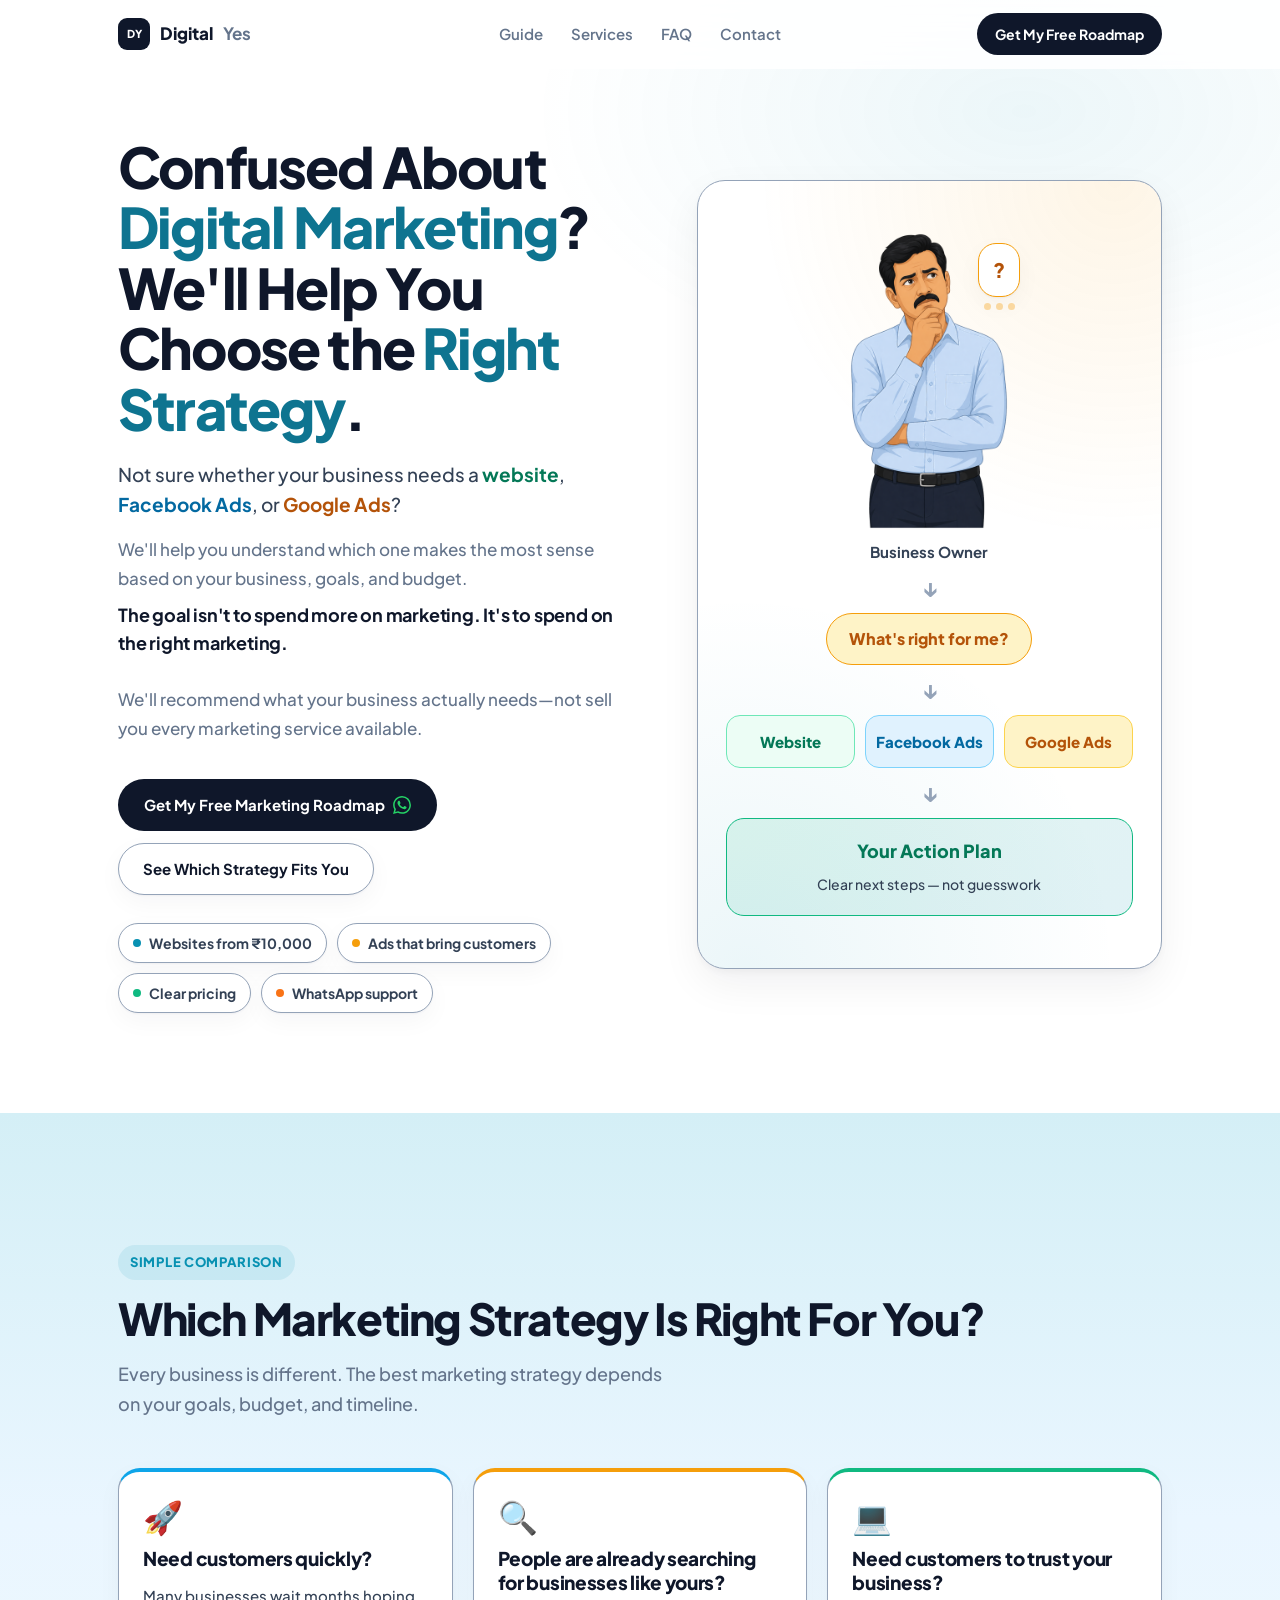
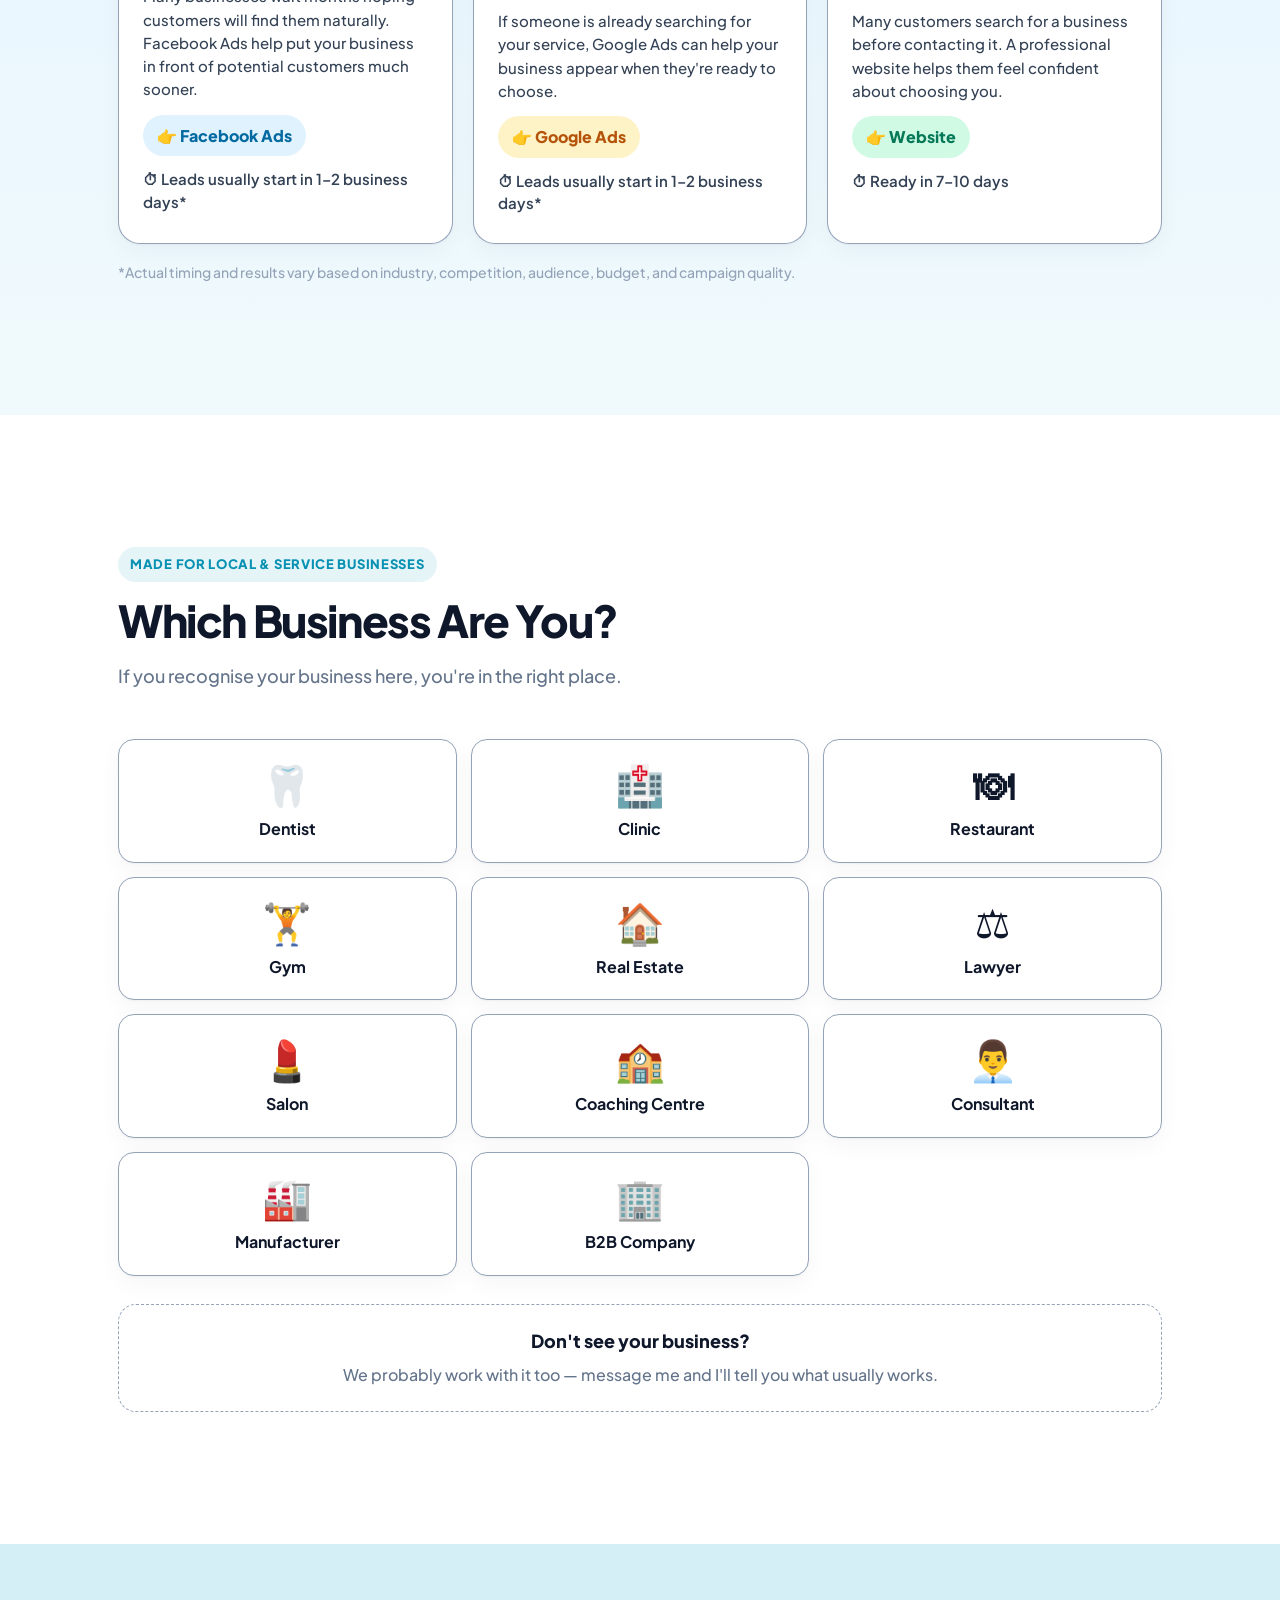
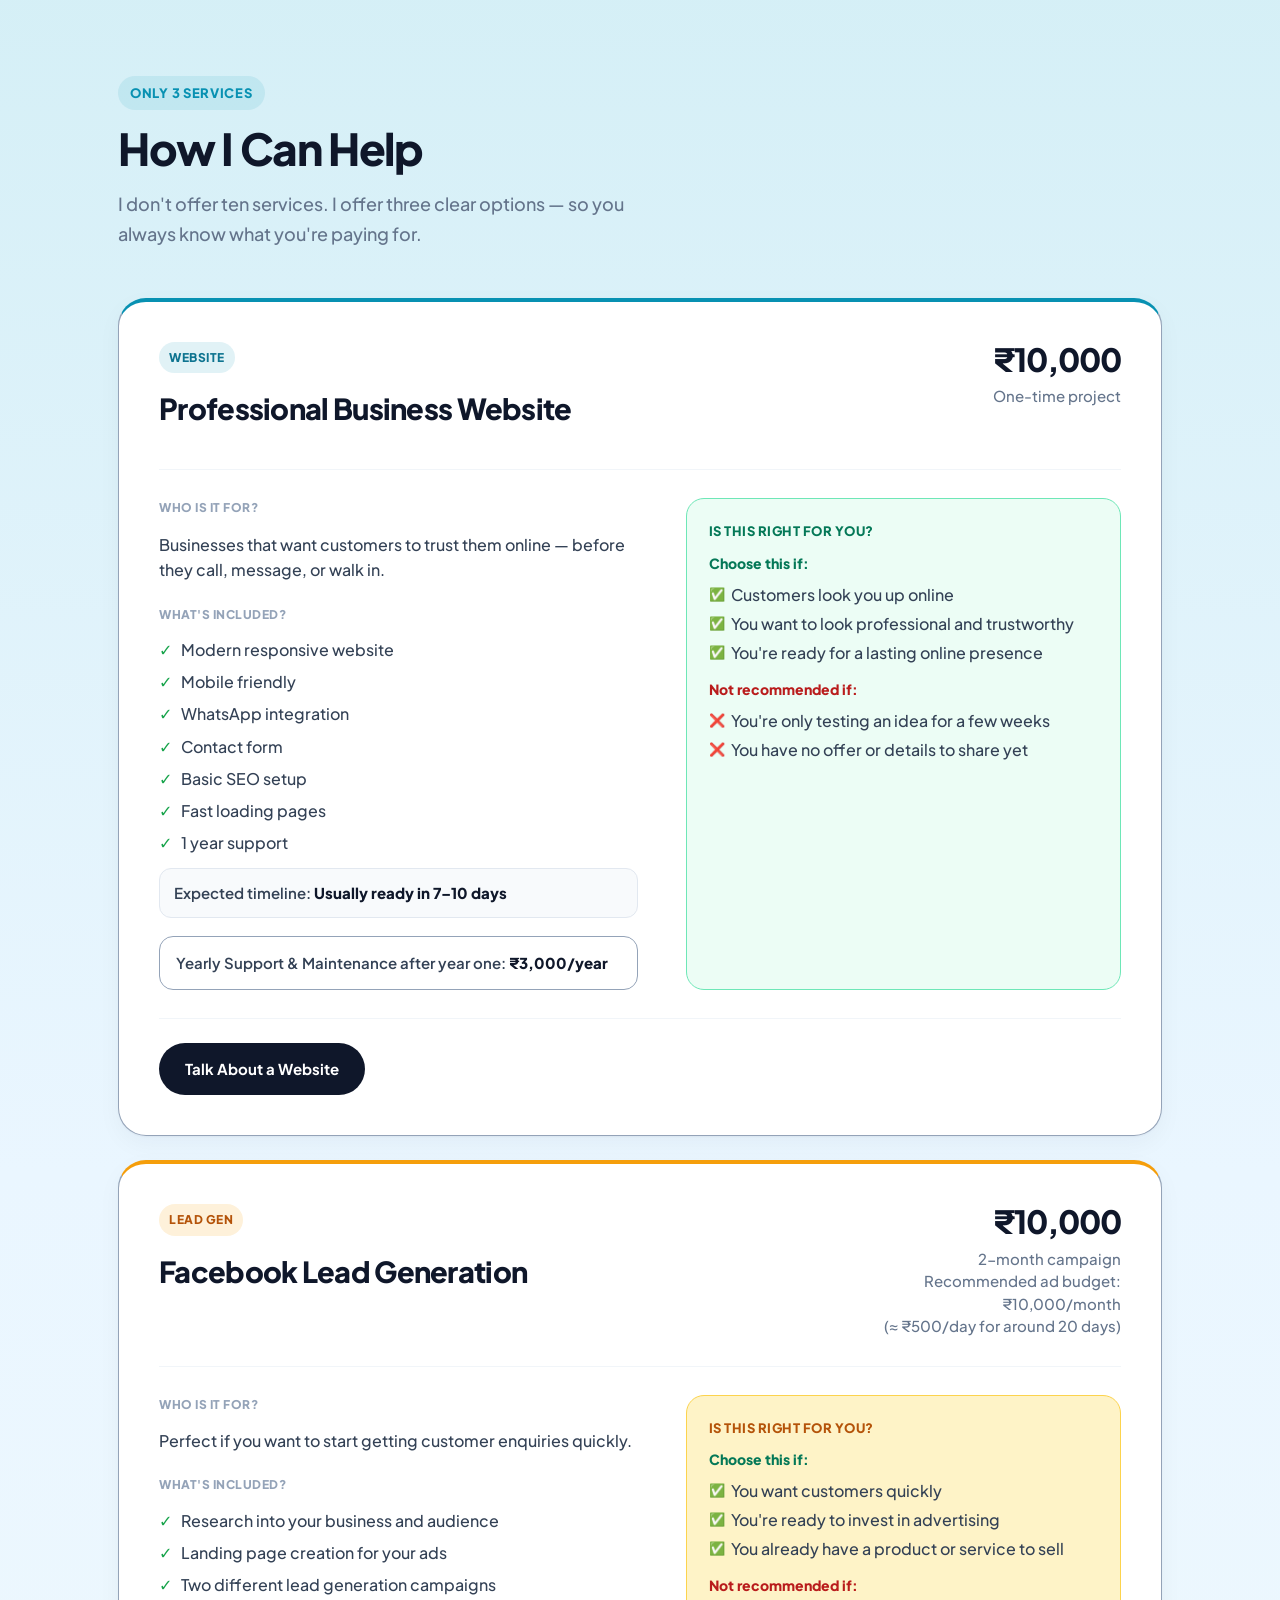
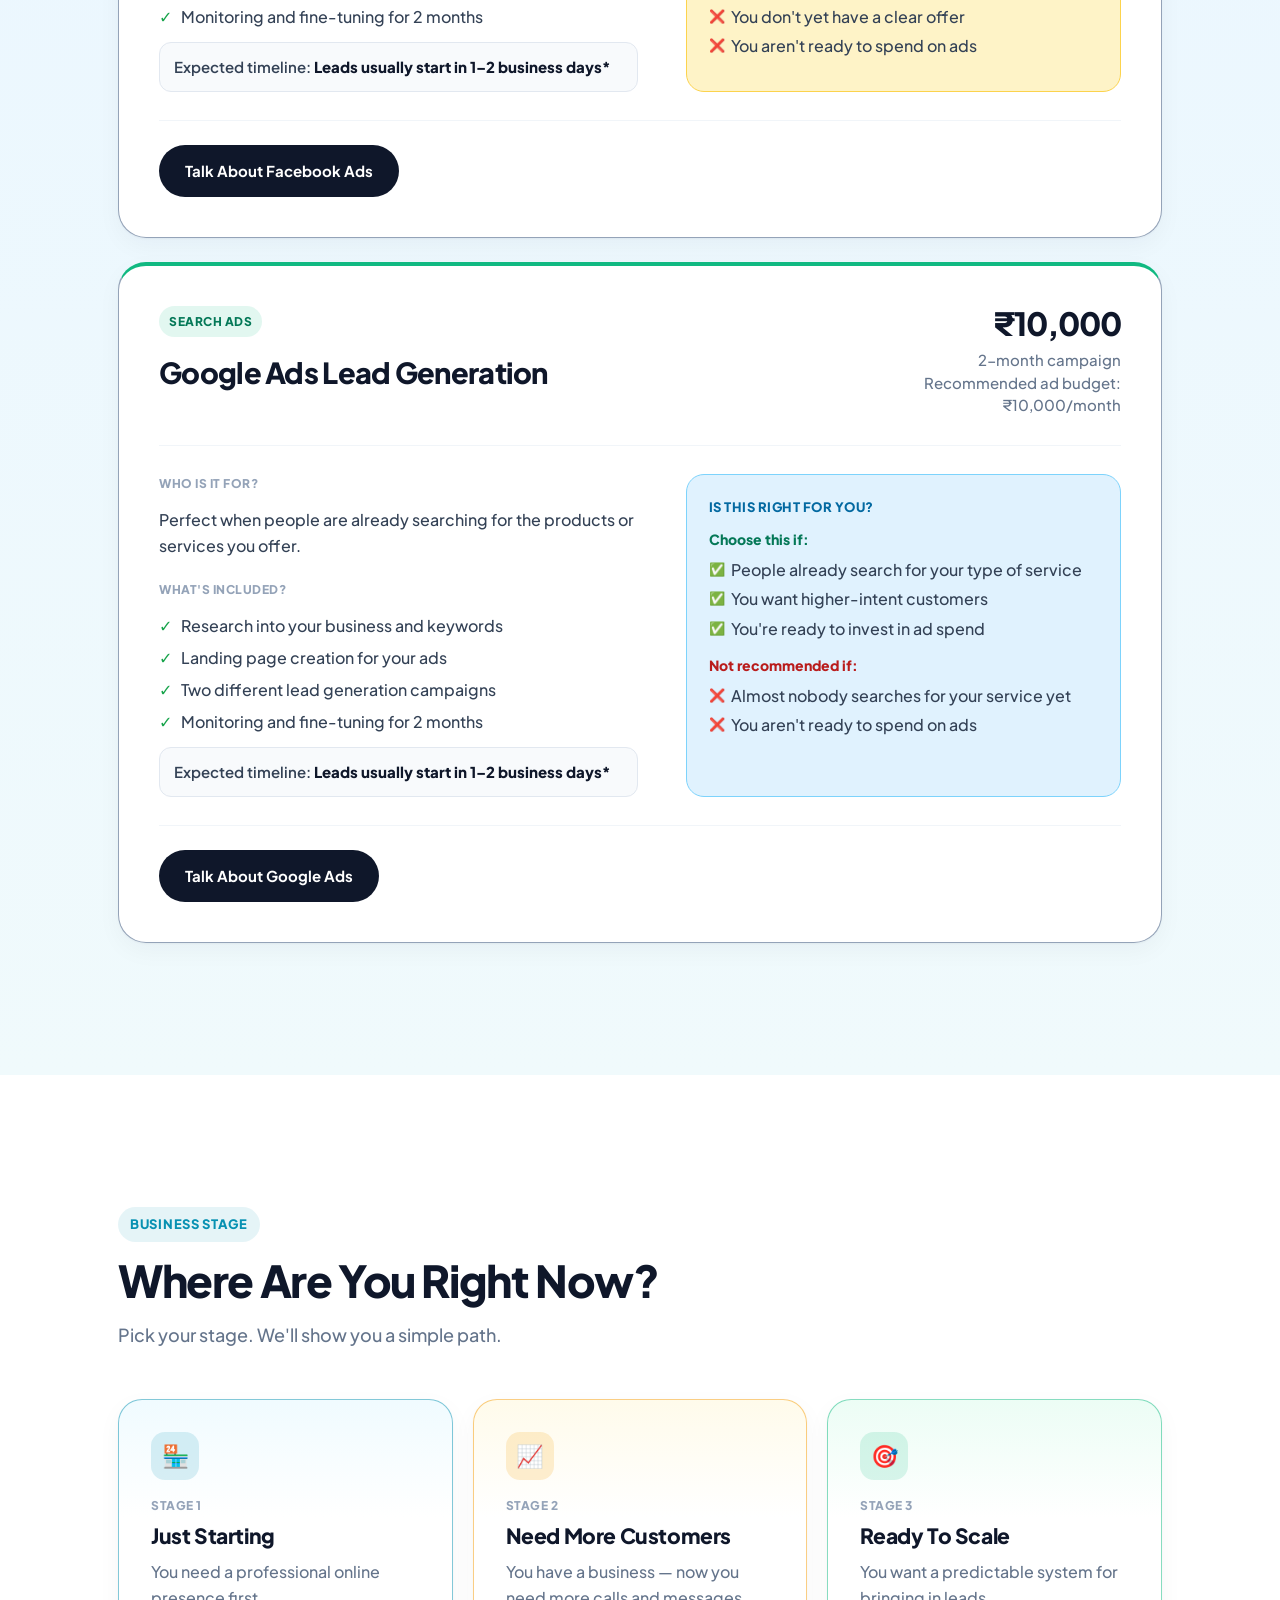
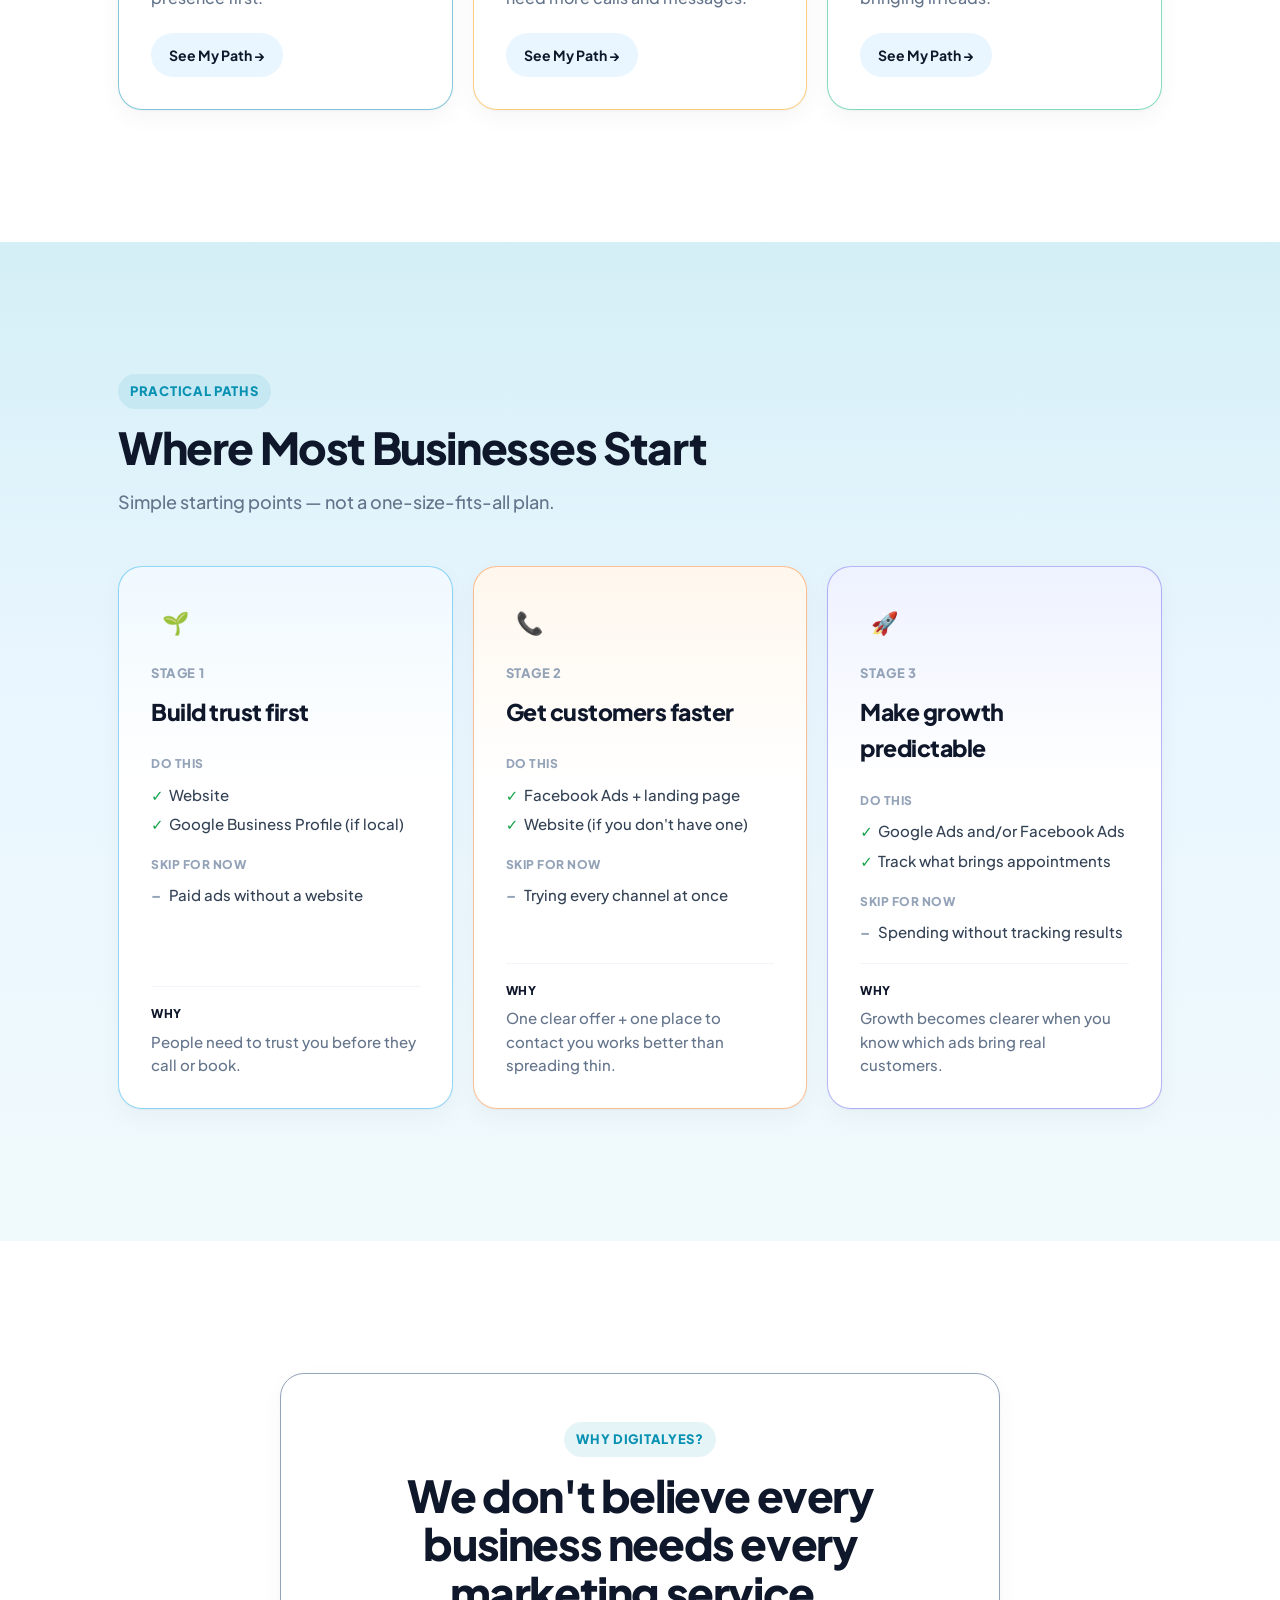
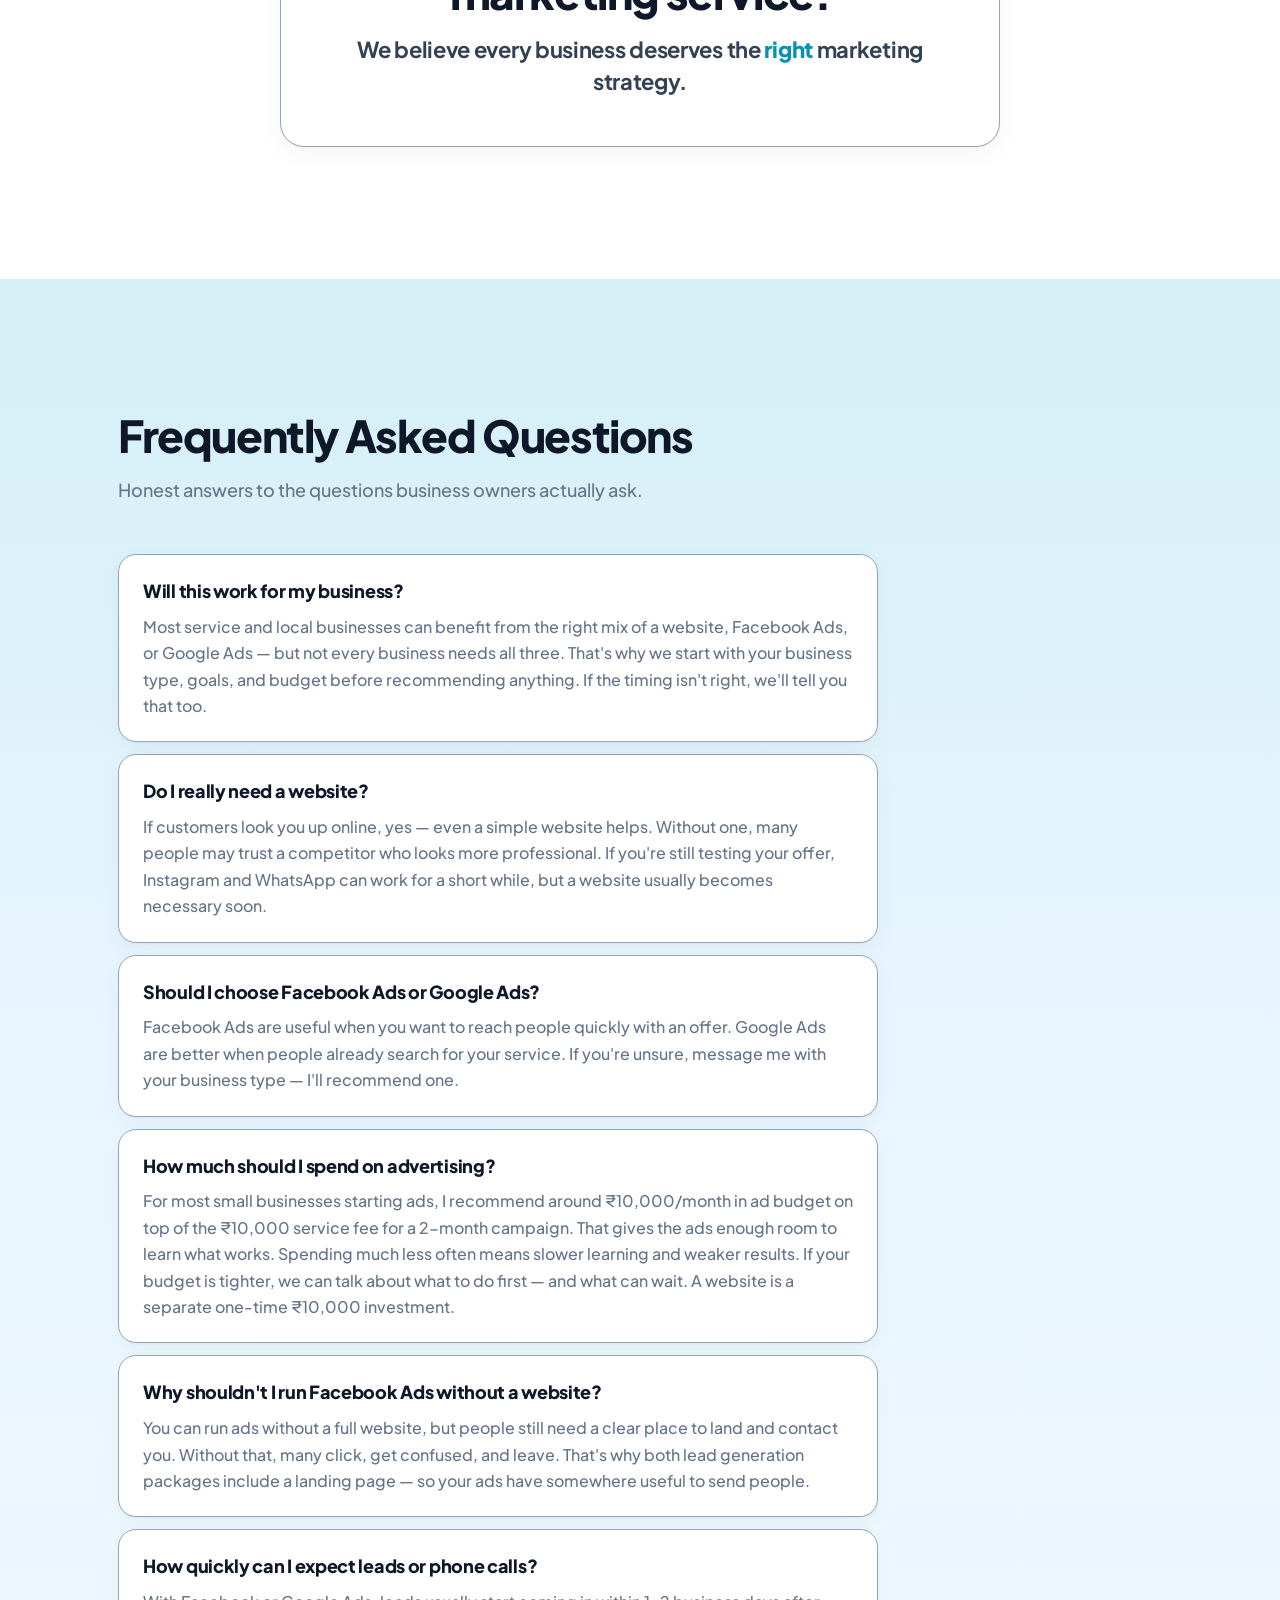
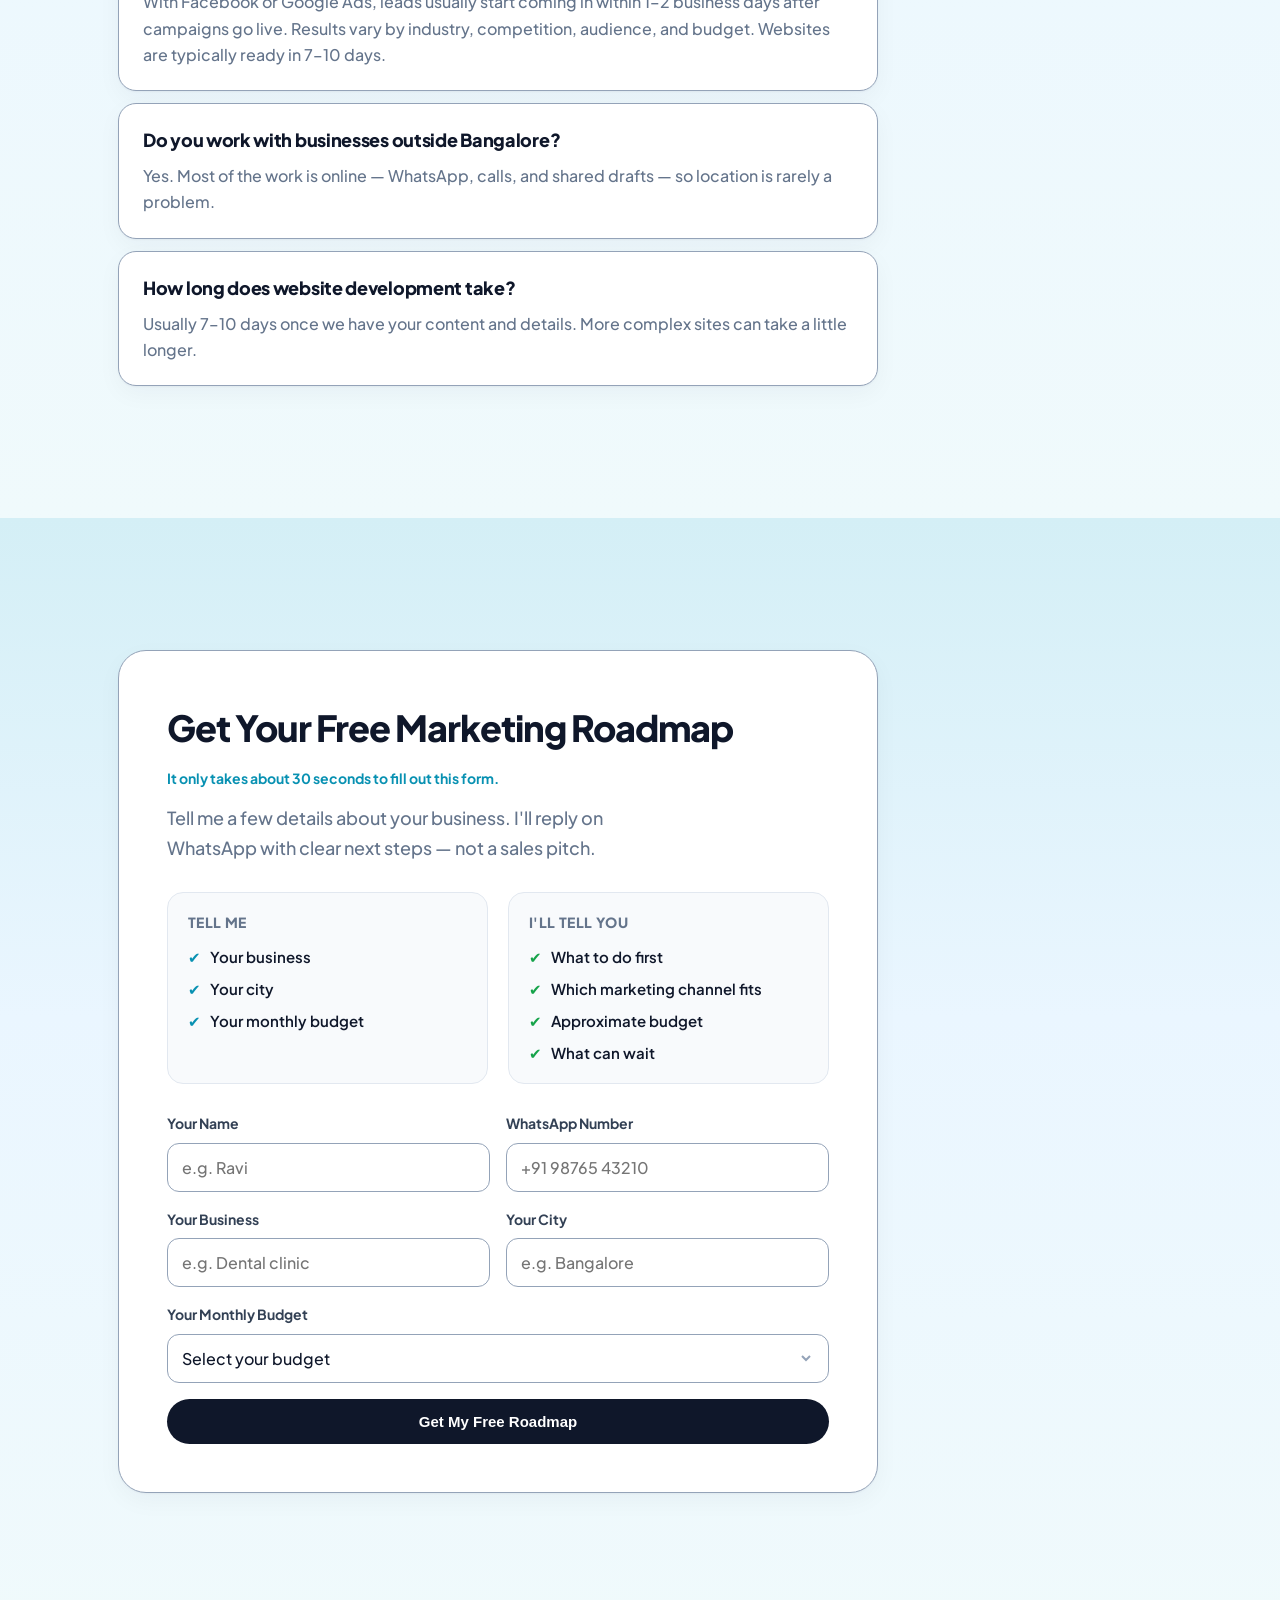
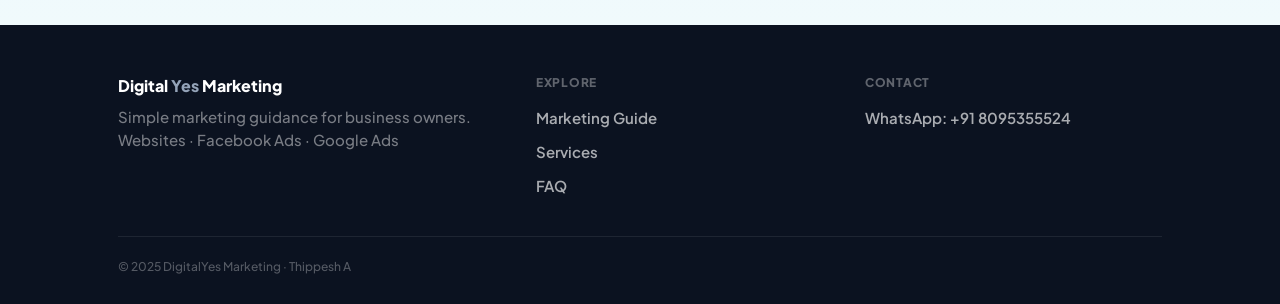
==== commit b485a1a2: "Shorten hero story card by 10% and use a confused owner expression. Co-authored-by: Cursor <cursorag" ====
--- a/index.html
+++ b/index.html
@@ -295,22 +295,23 @@
     .hero-visual {
       padding: 0;
       display: flex;
-      align-items: stretch;
+      align-items: center;
       align-self: stretch;
-      min-height: 80%;
+      min-height: 0;
     }
 
     .confused-panel {
       background: #FFFFFF;
       border: 1.5px solid var(--border);
       border-radius: 28px;
-      padding: 36px 30px 40px;
+      padding: 32px 28px 34px;
       box-shadow: var(--shadow-lg);
       position: relative;
       overflow: hidden;
       width: 100%;
-      min-height: 100%;
-      height: 100%;
+      height: 90%;
+      max-height: 90%;
+      min-height: 0;
       display: flex;
       flex-direction: column;
       justify-content: center;
@@ -1284,8 +1285,8 @@
       .nav-links, .nav-cta { display: none; }
       .mobile-menu-btn { display: block; }
       .hero-grid { grid-template-columns: 1fr; gap: 48px; align-items: start; }
-      .hero-visual { min-height: 0; }
-      .confused-panel { min-height: 0; padding: 28px 22px; }
+      .hero-visual { min-height: 0; align-self: start; }
+      .confused-panel { height: auto; max-height: none; min-height: 0; padding: 28px 22px; }
       .owner-art { width: 180px; max-height: 230px; }
       .footer-inner { grid-template-columns: 1fr; }
       .help-card, .talk-card { padding: 28px 24px; }
@@ -1347,7 +1348,7 @@
       color: var(--text-4); font-size: 22px; font-weight: 800; line-height: 1;
     }
     .story-question {
-      background: #F1F5F9; border: 1.5px solid #64748B; color: #0F172A;
+      background: #FEF3C7; border: 1.5px solid #F59E0B; color: #B45309;
       border-radius: 50px; padding: 12px 22px; font-size: 16px; font-weight: 800;
       text-align: center;
     }
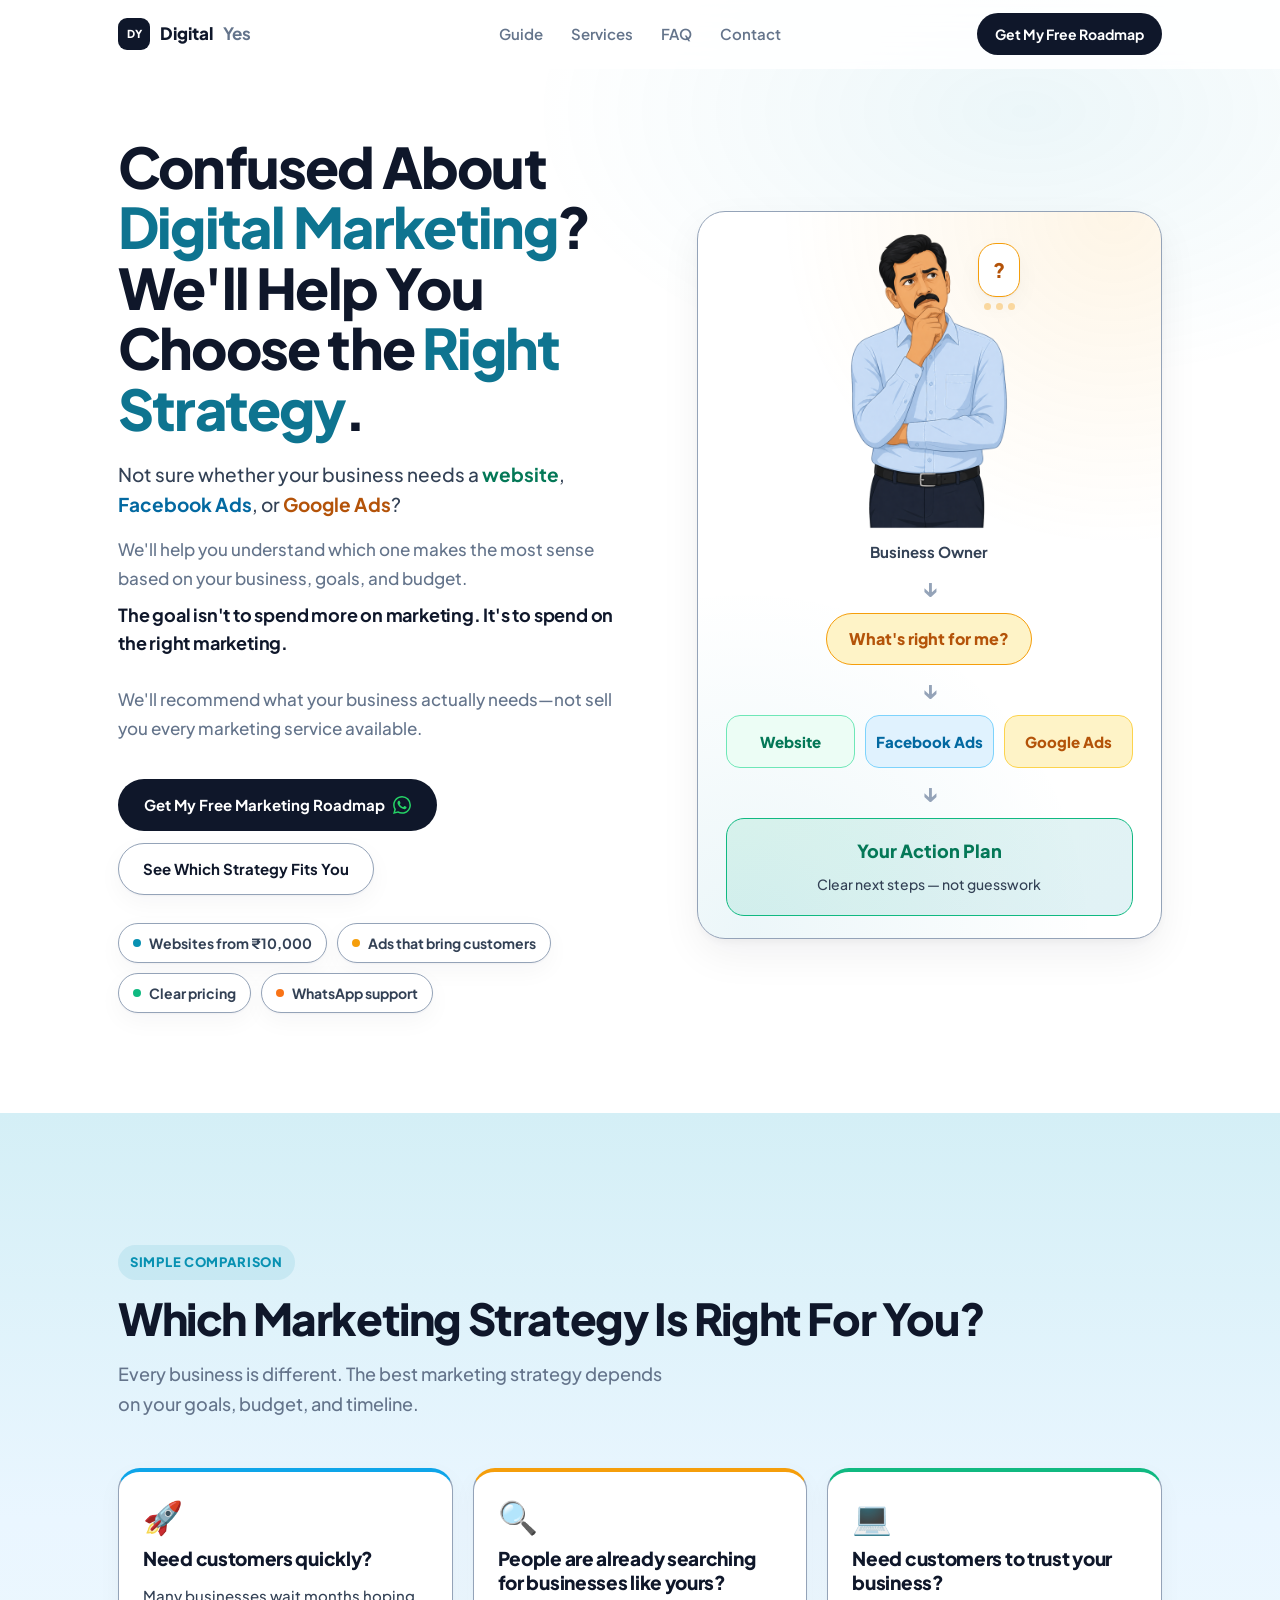
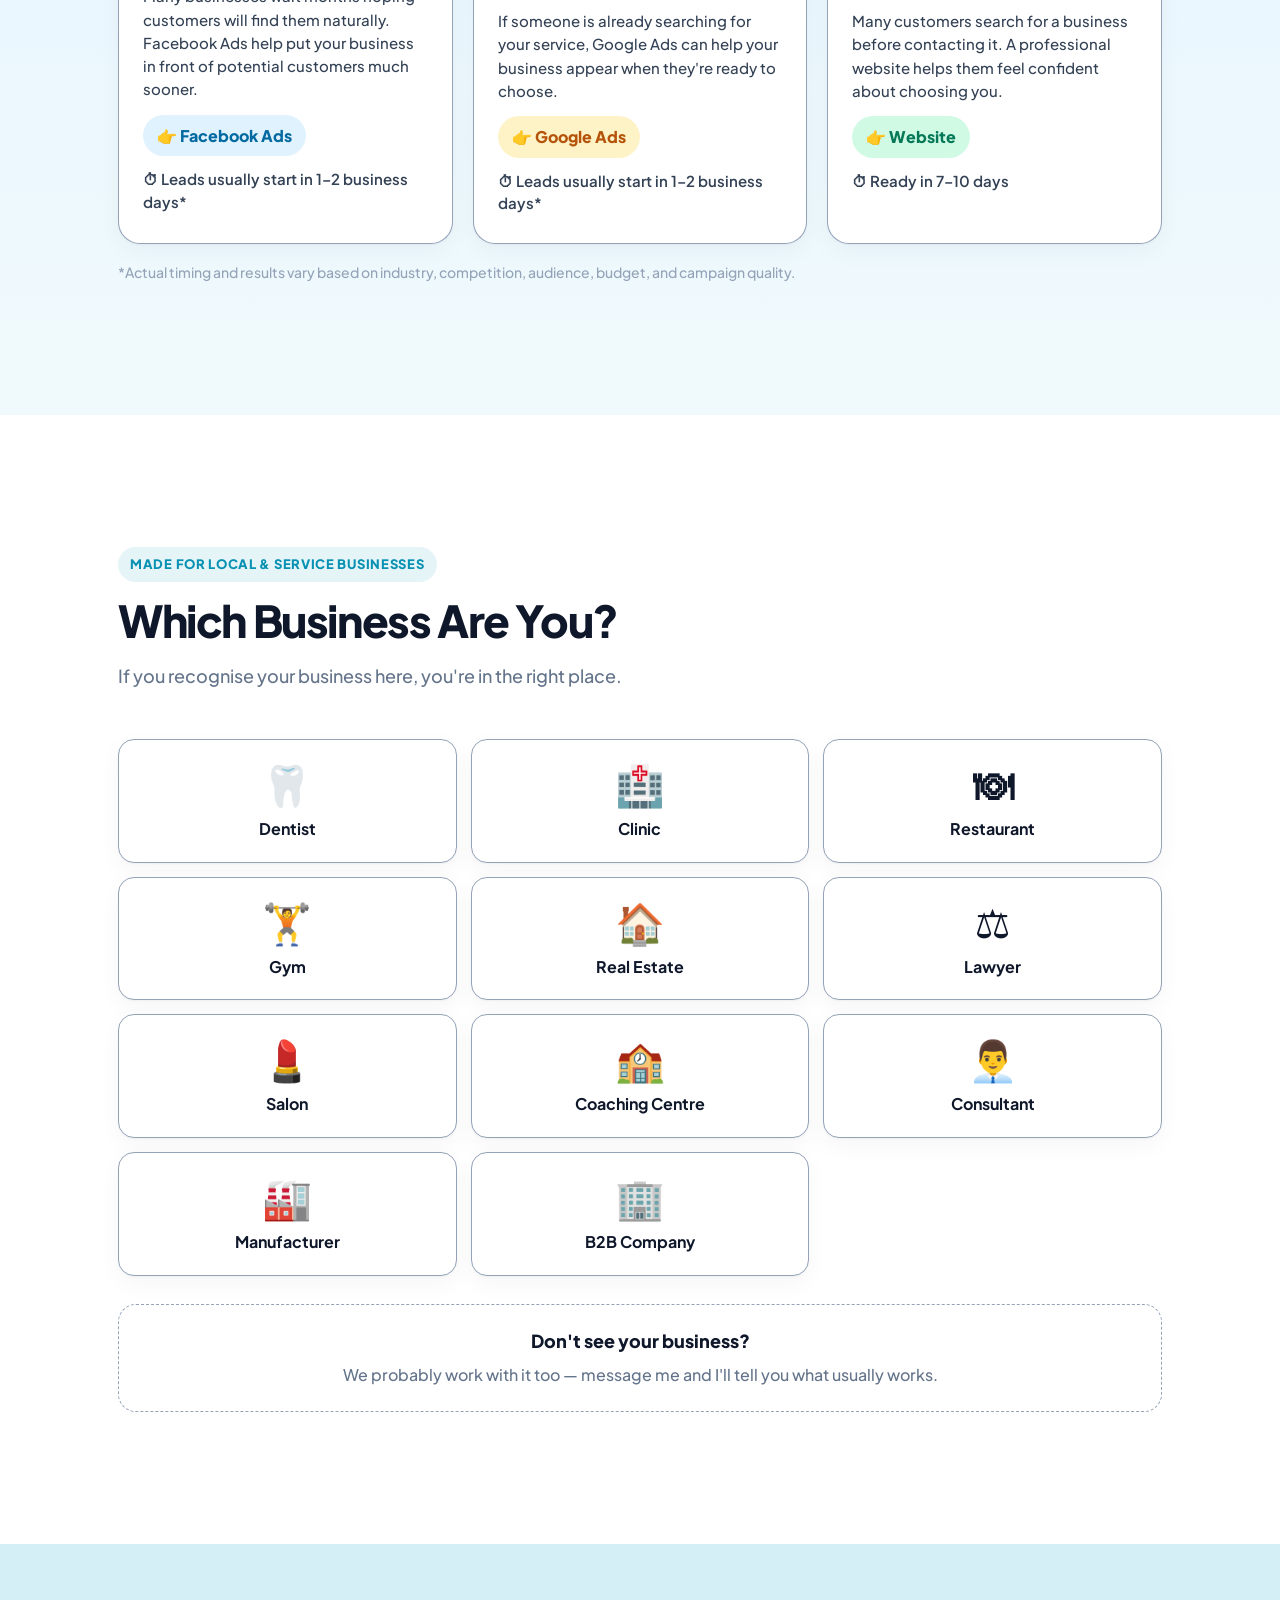
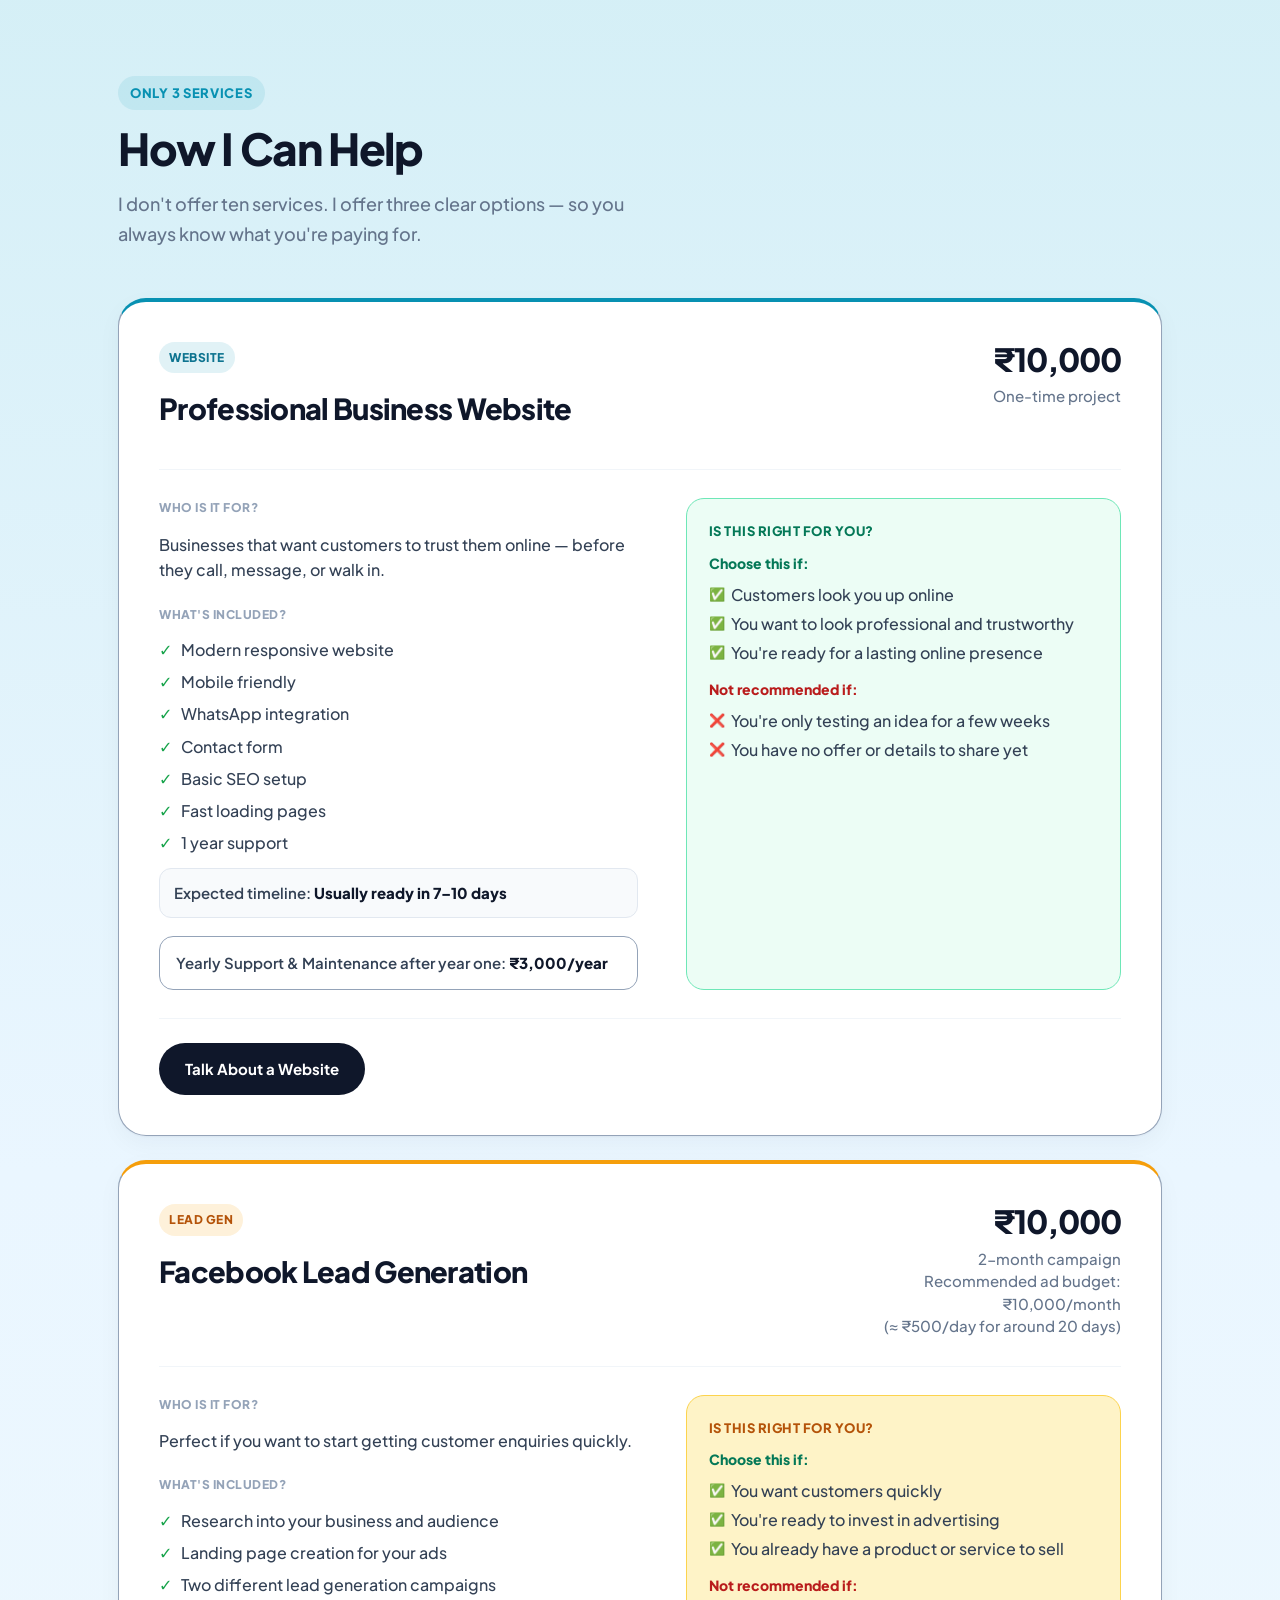
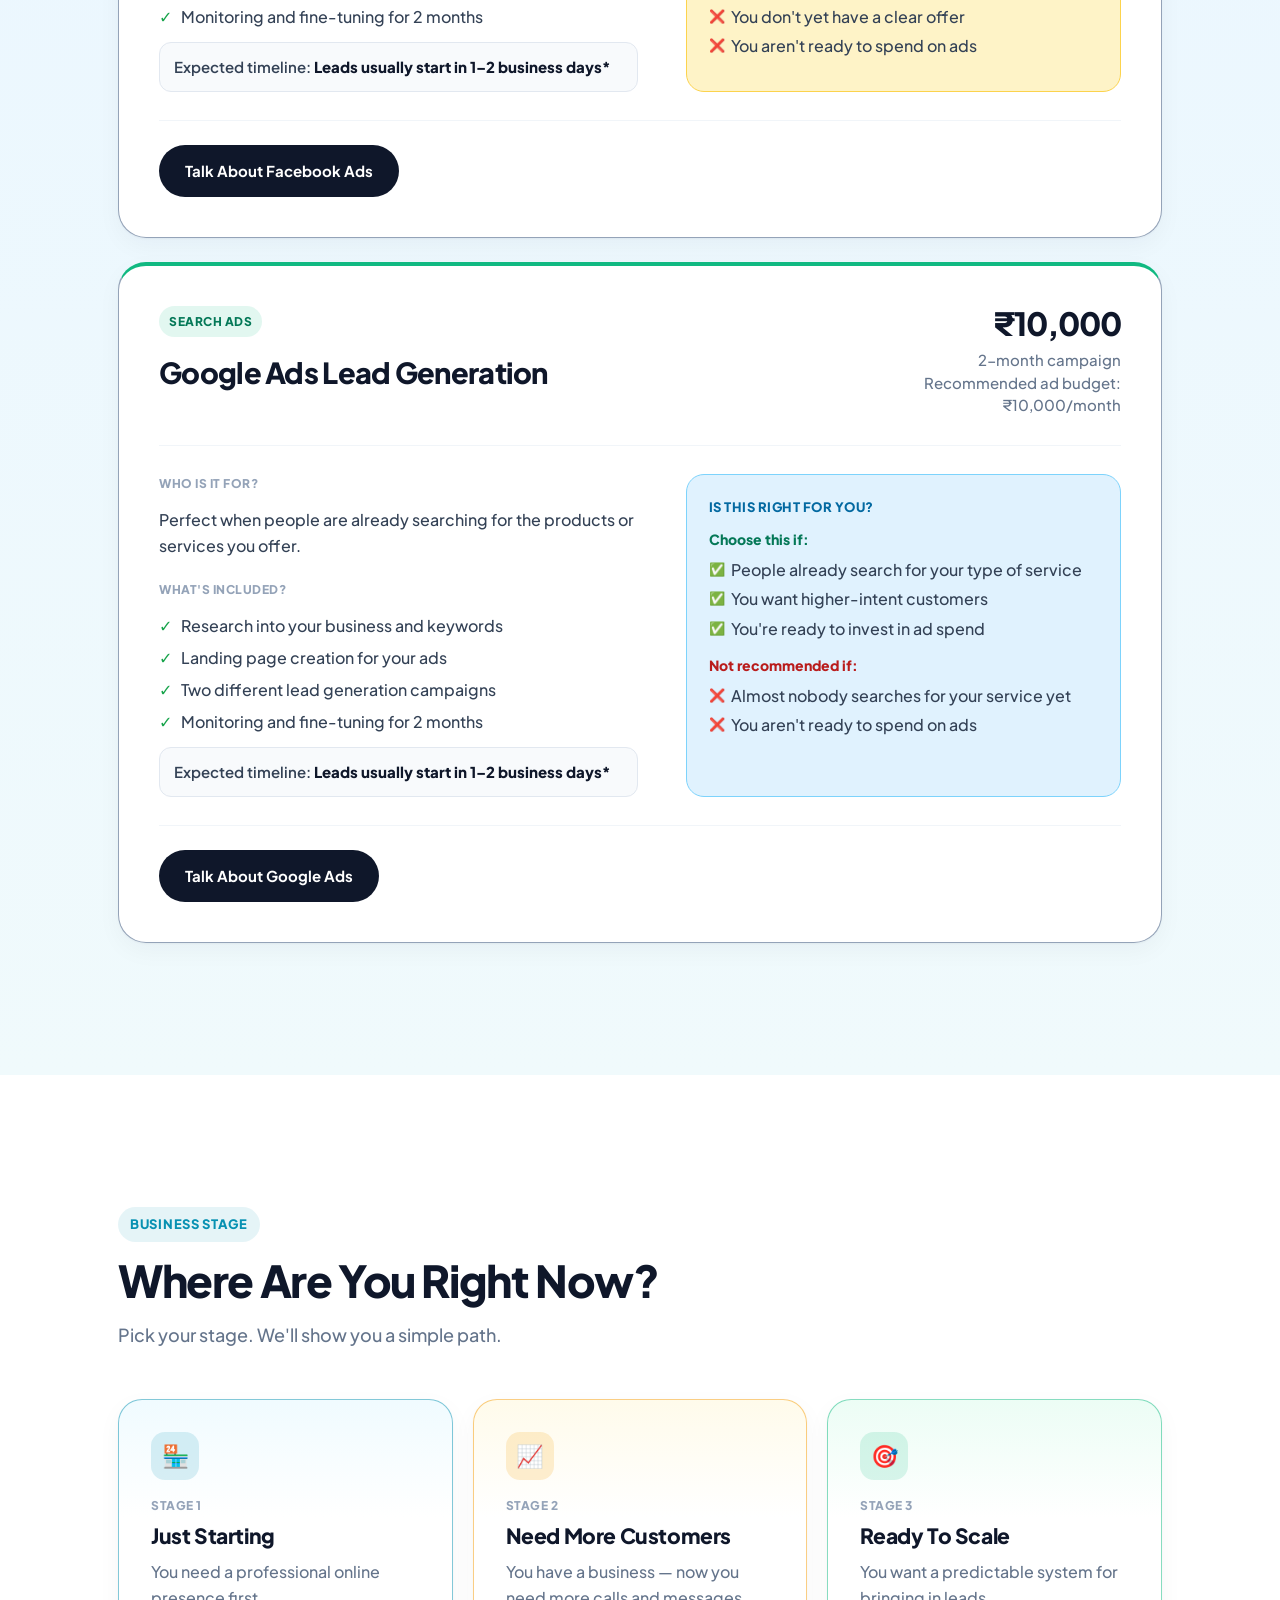
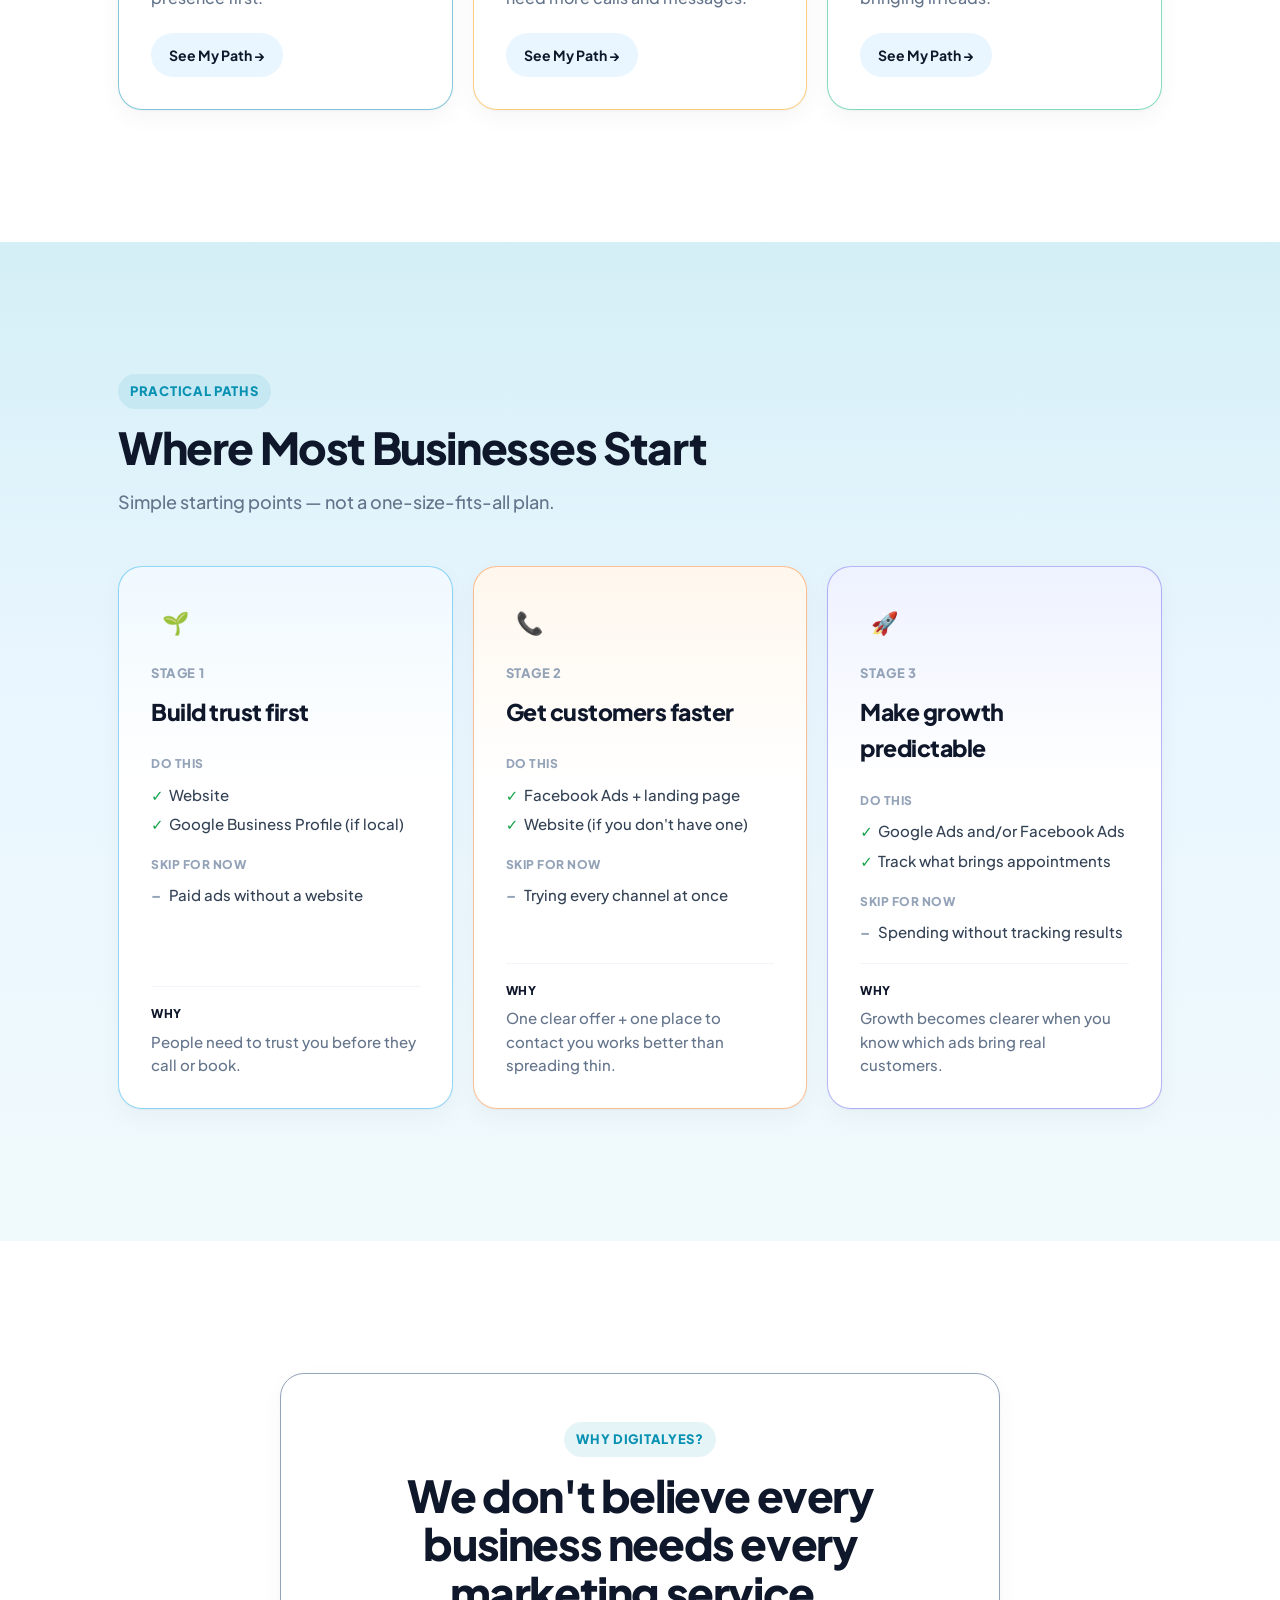
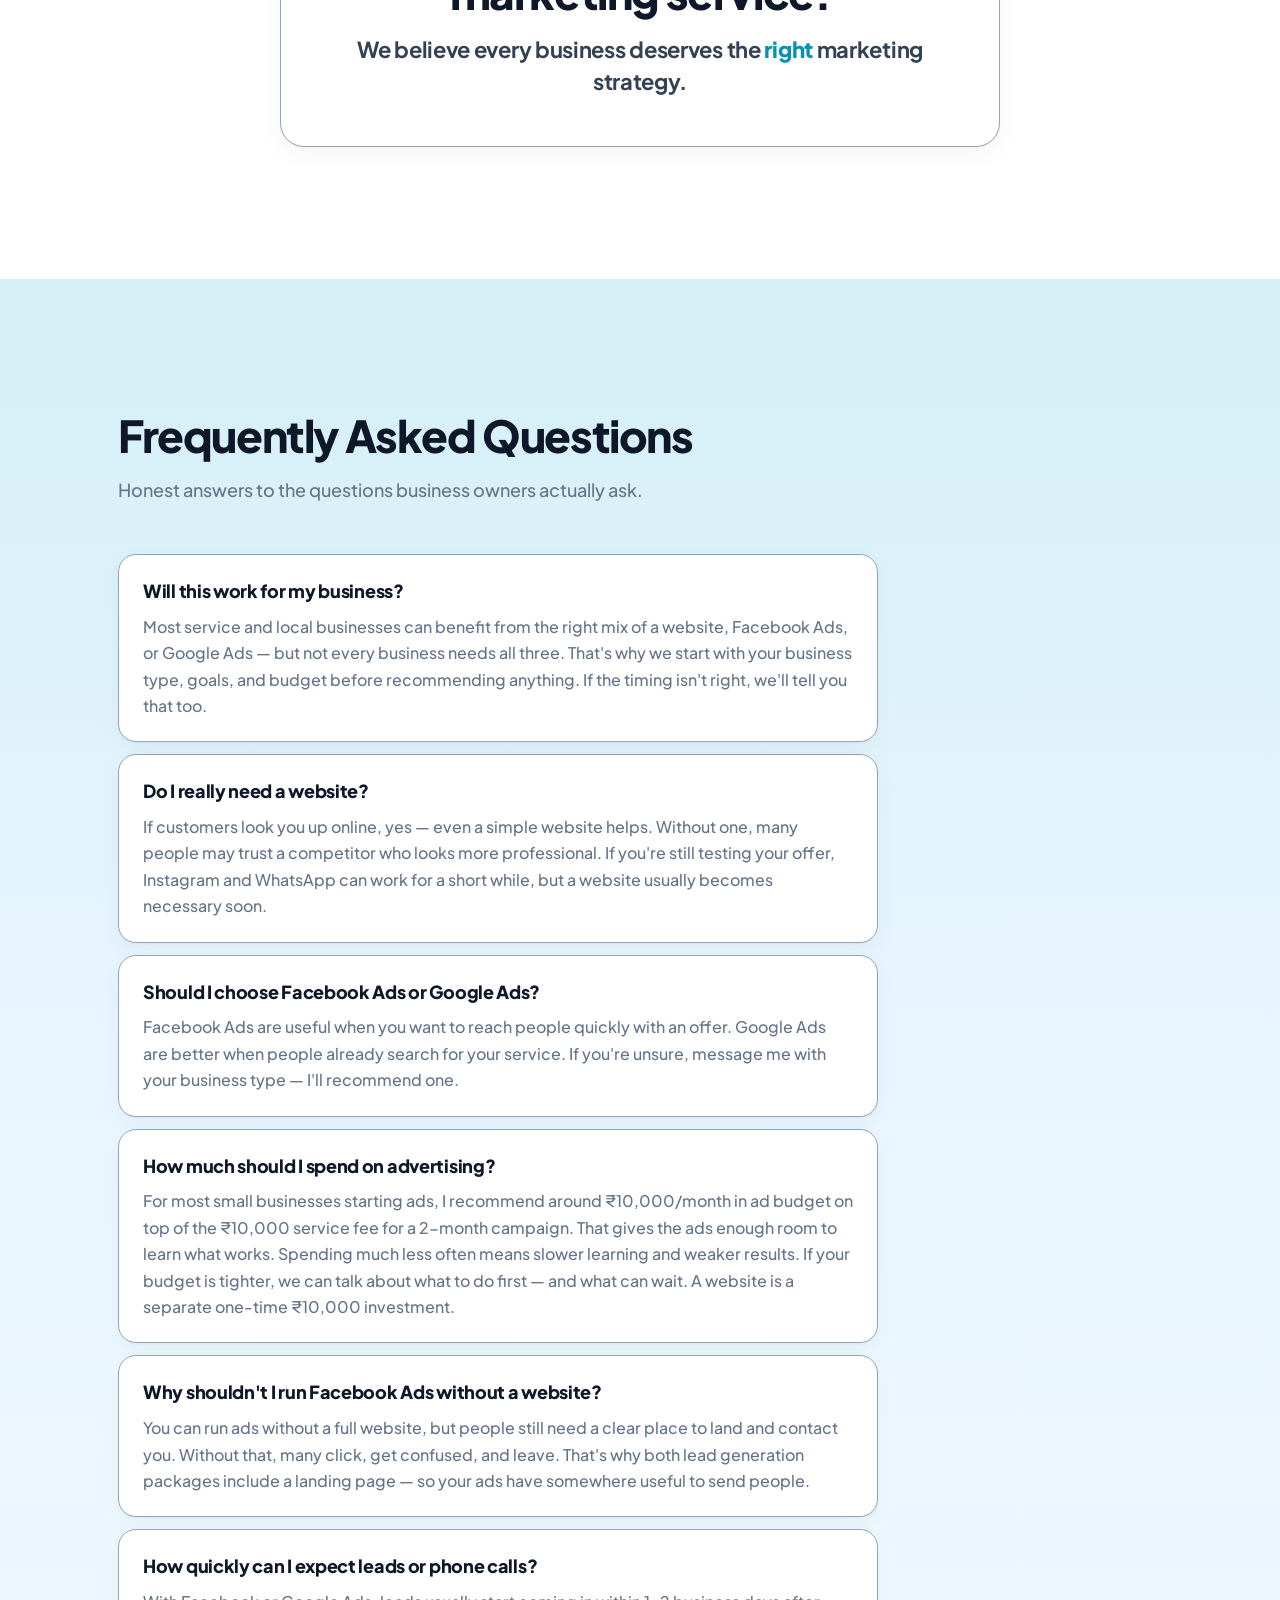
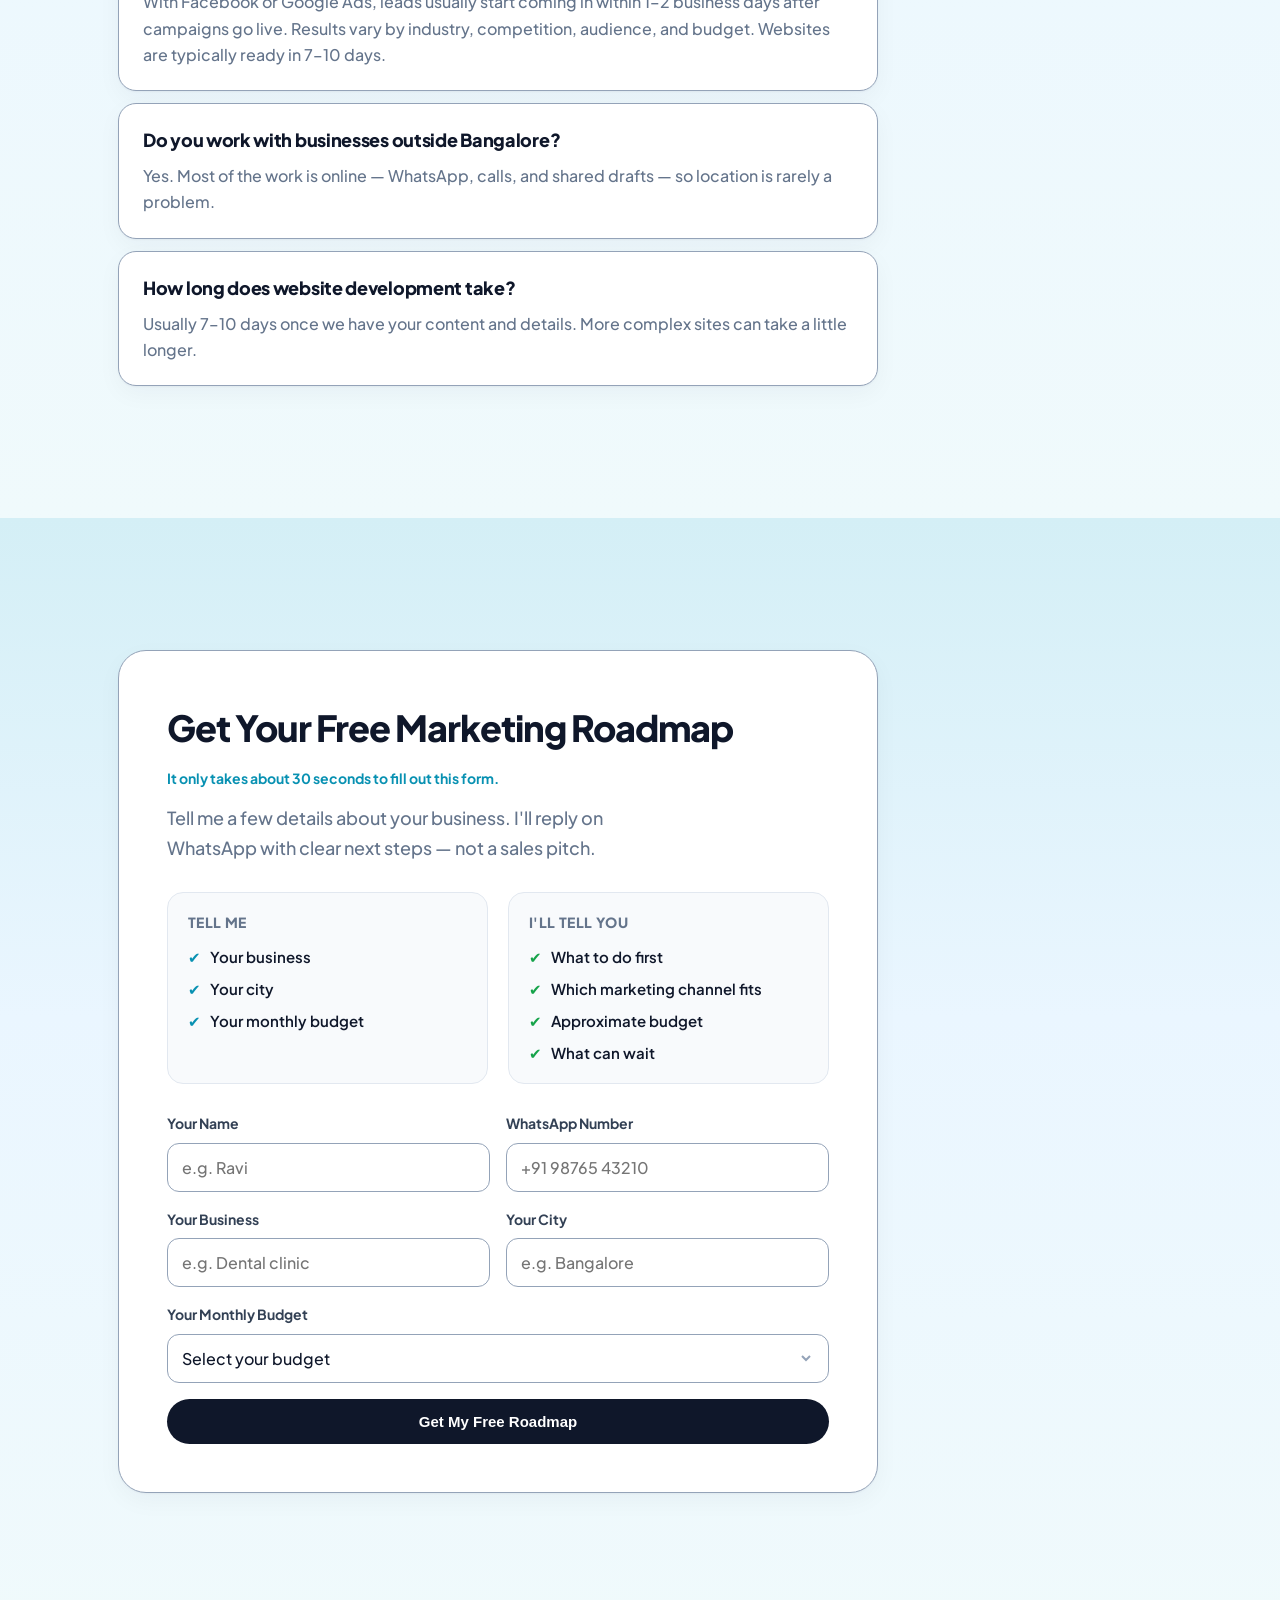
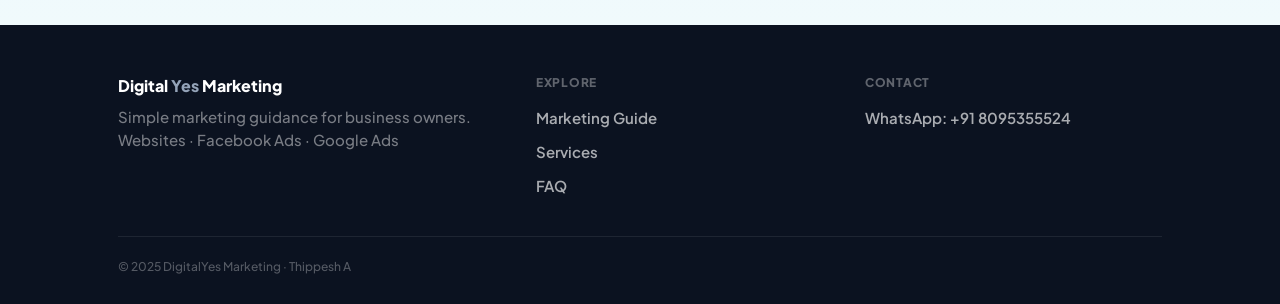
==== commit f765906f: "Reduce right hero card height by another 7% total. Co-authored-by: Cursor <cursoragent@cursor.com>" ====
--- a/index.html
+++ b/index.html
@@ -309,8 +309,8 @@
       position: relative;
       overflow: hidden;
       width: 100%;
-      height: 90%;
-      max-height: 90%;
+      height: 83%;
+      max-height: 83%;
       min-height: 0;
       display: flex;
       flex-direction: column;
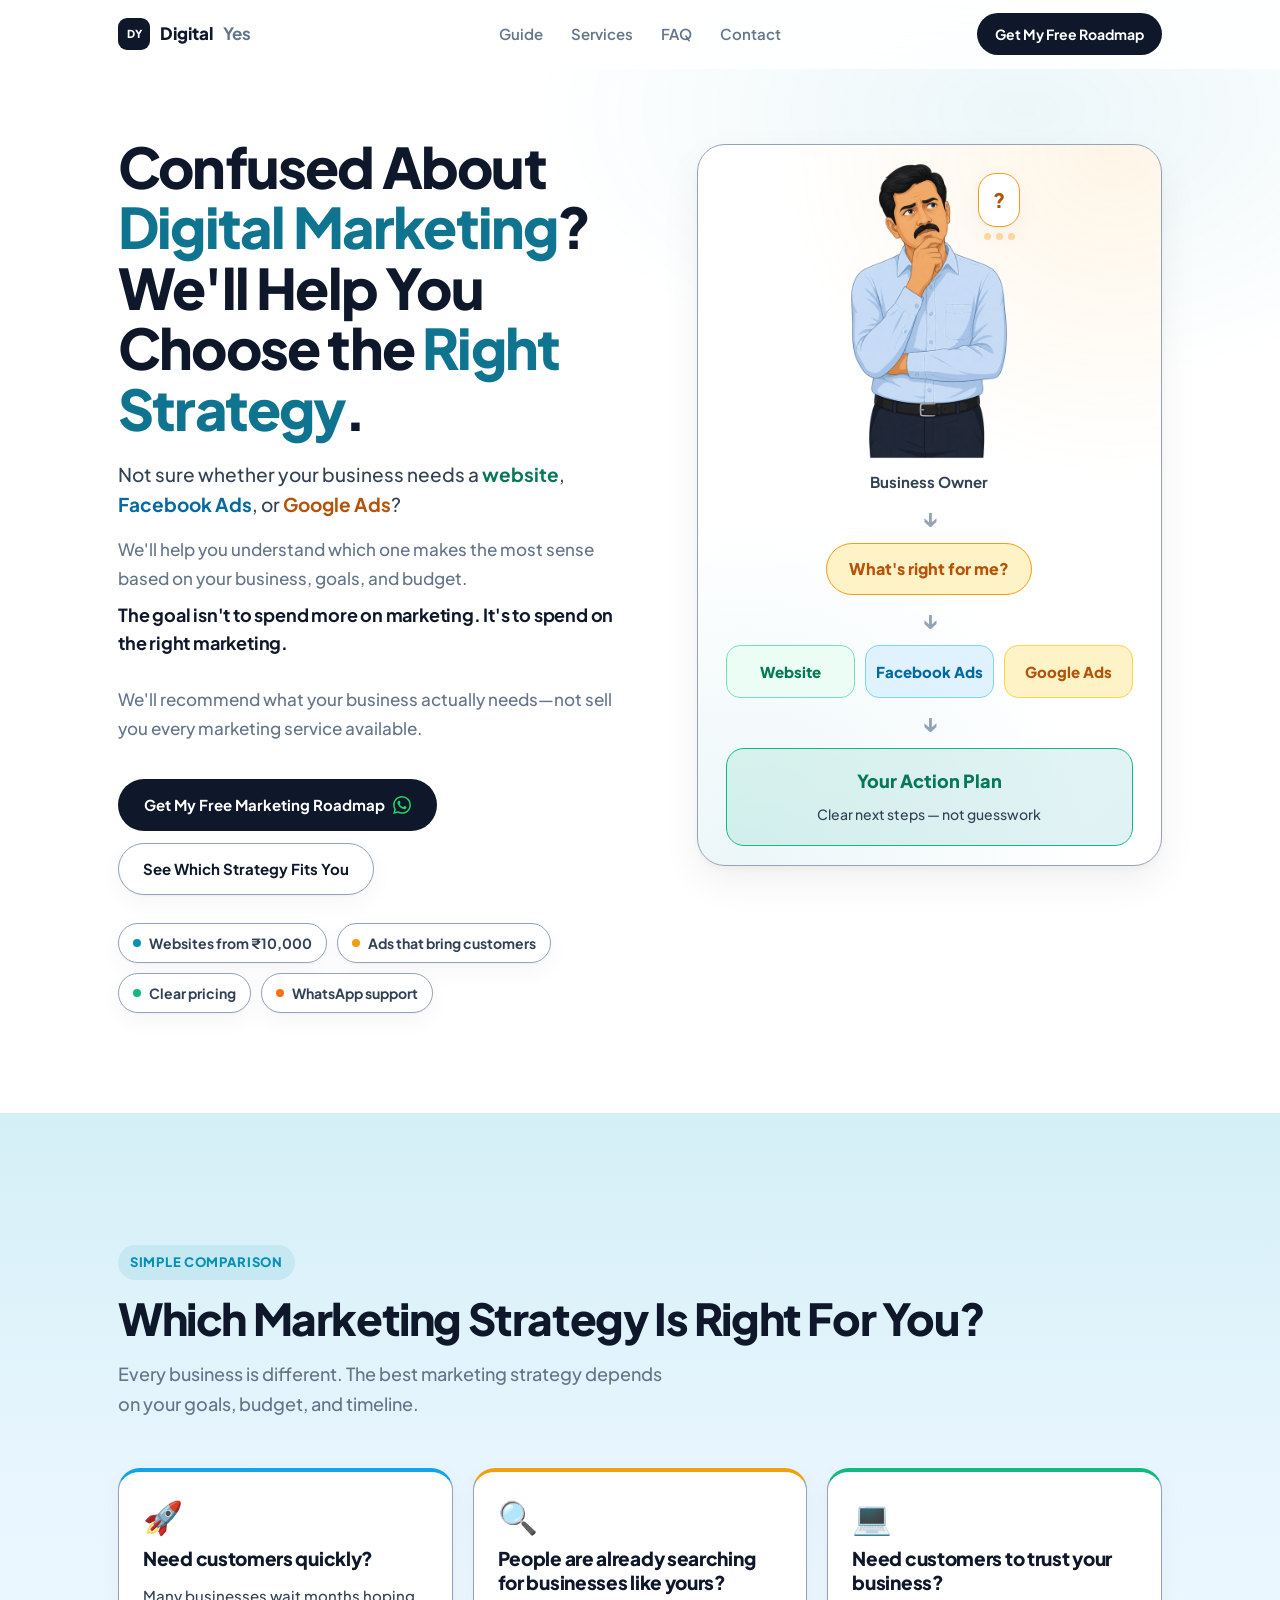
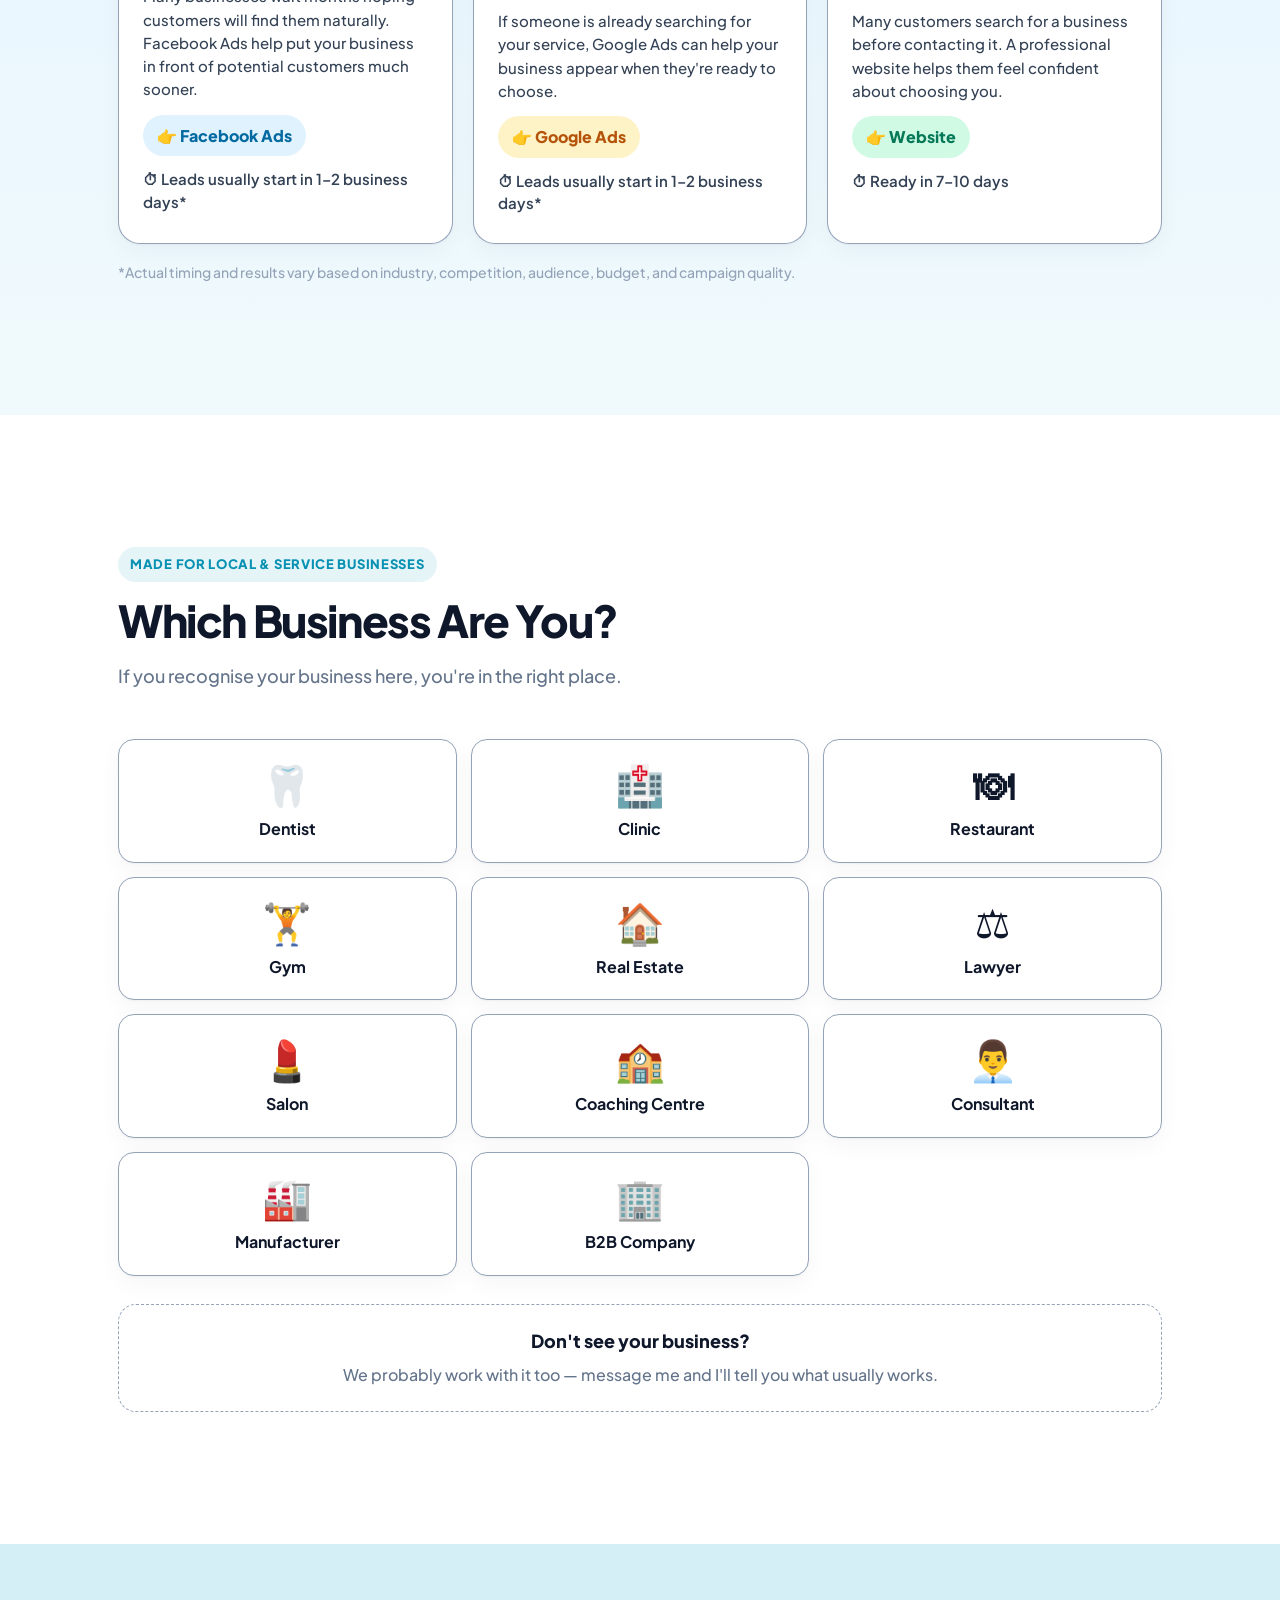
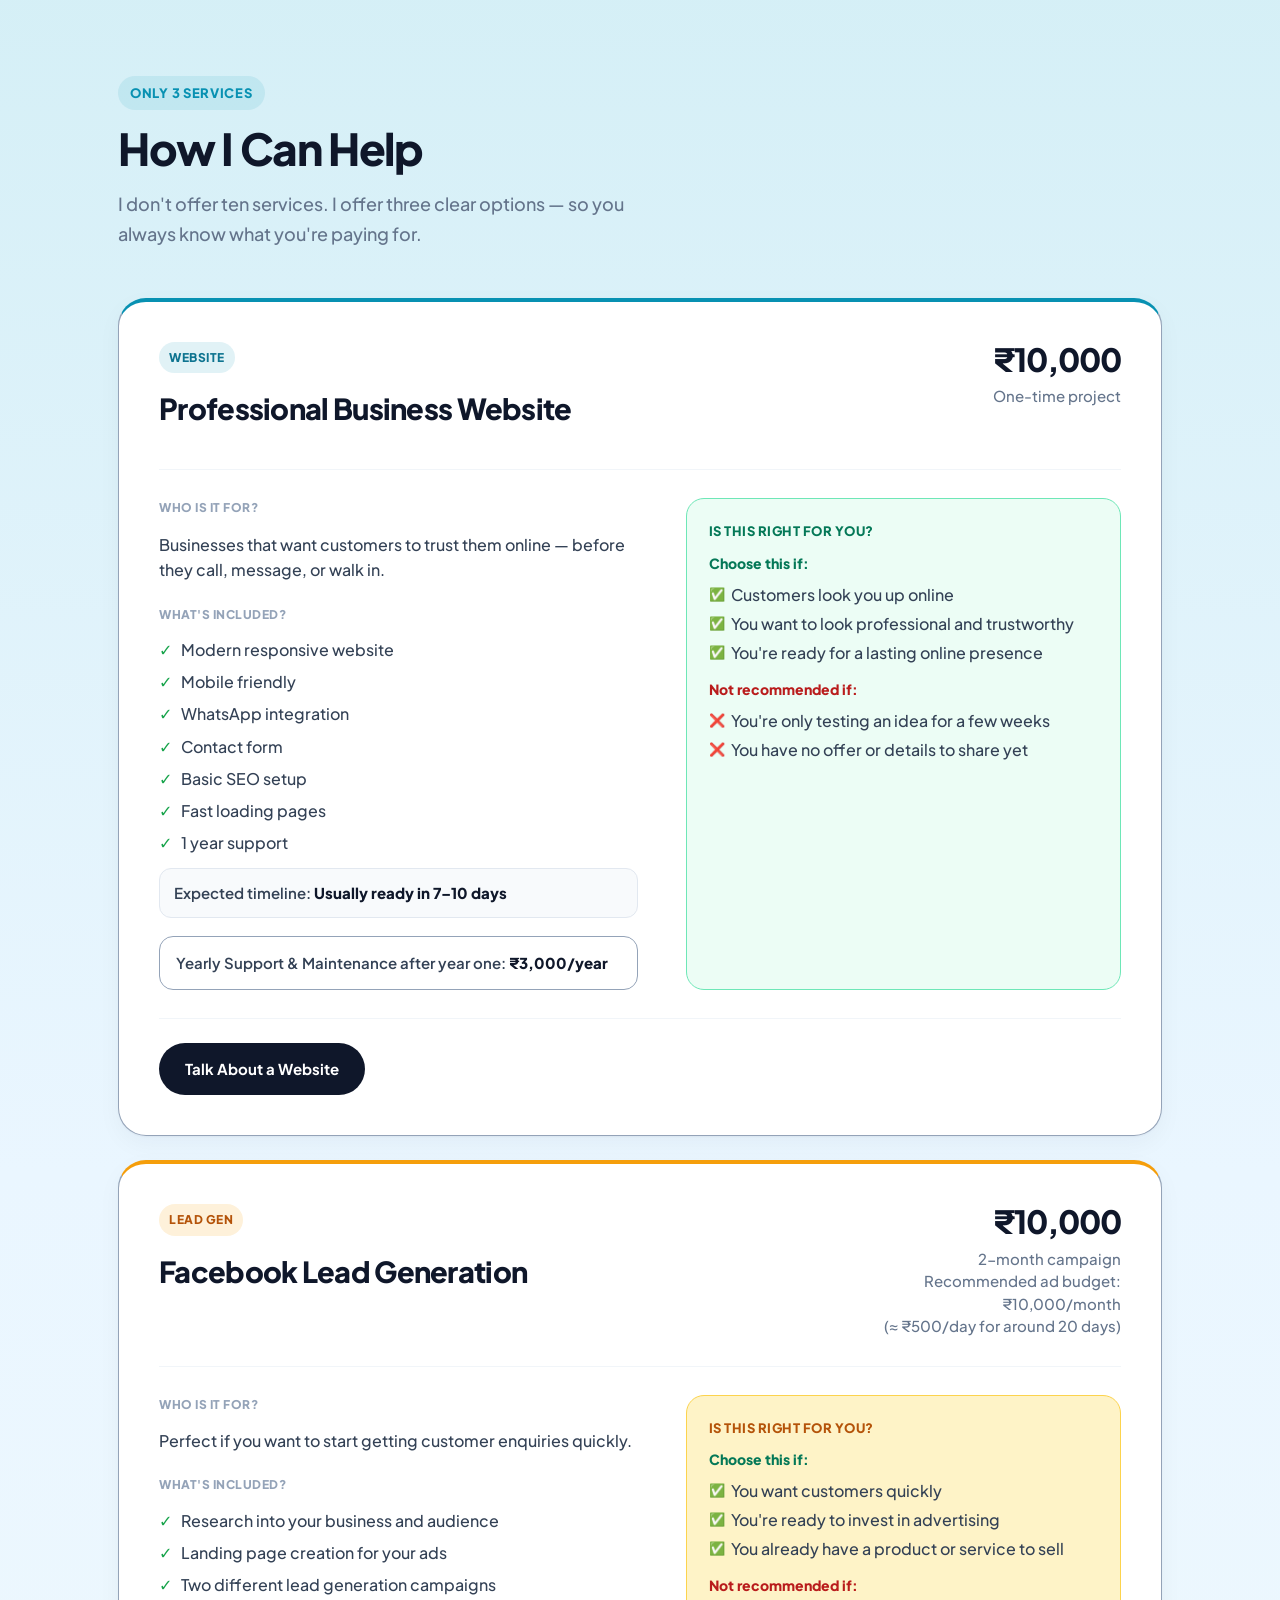
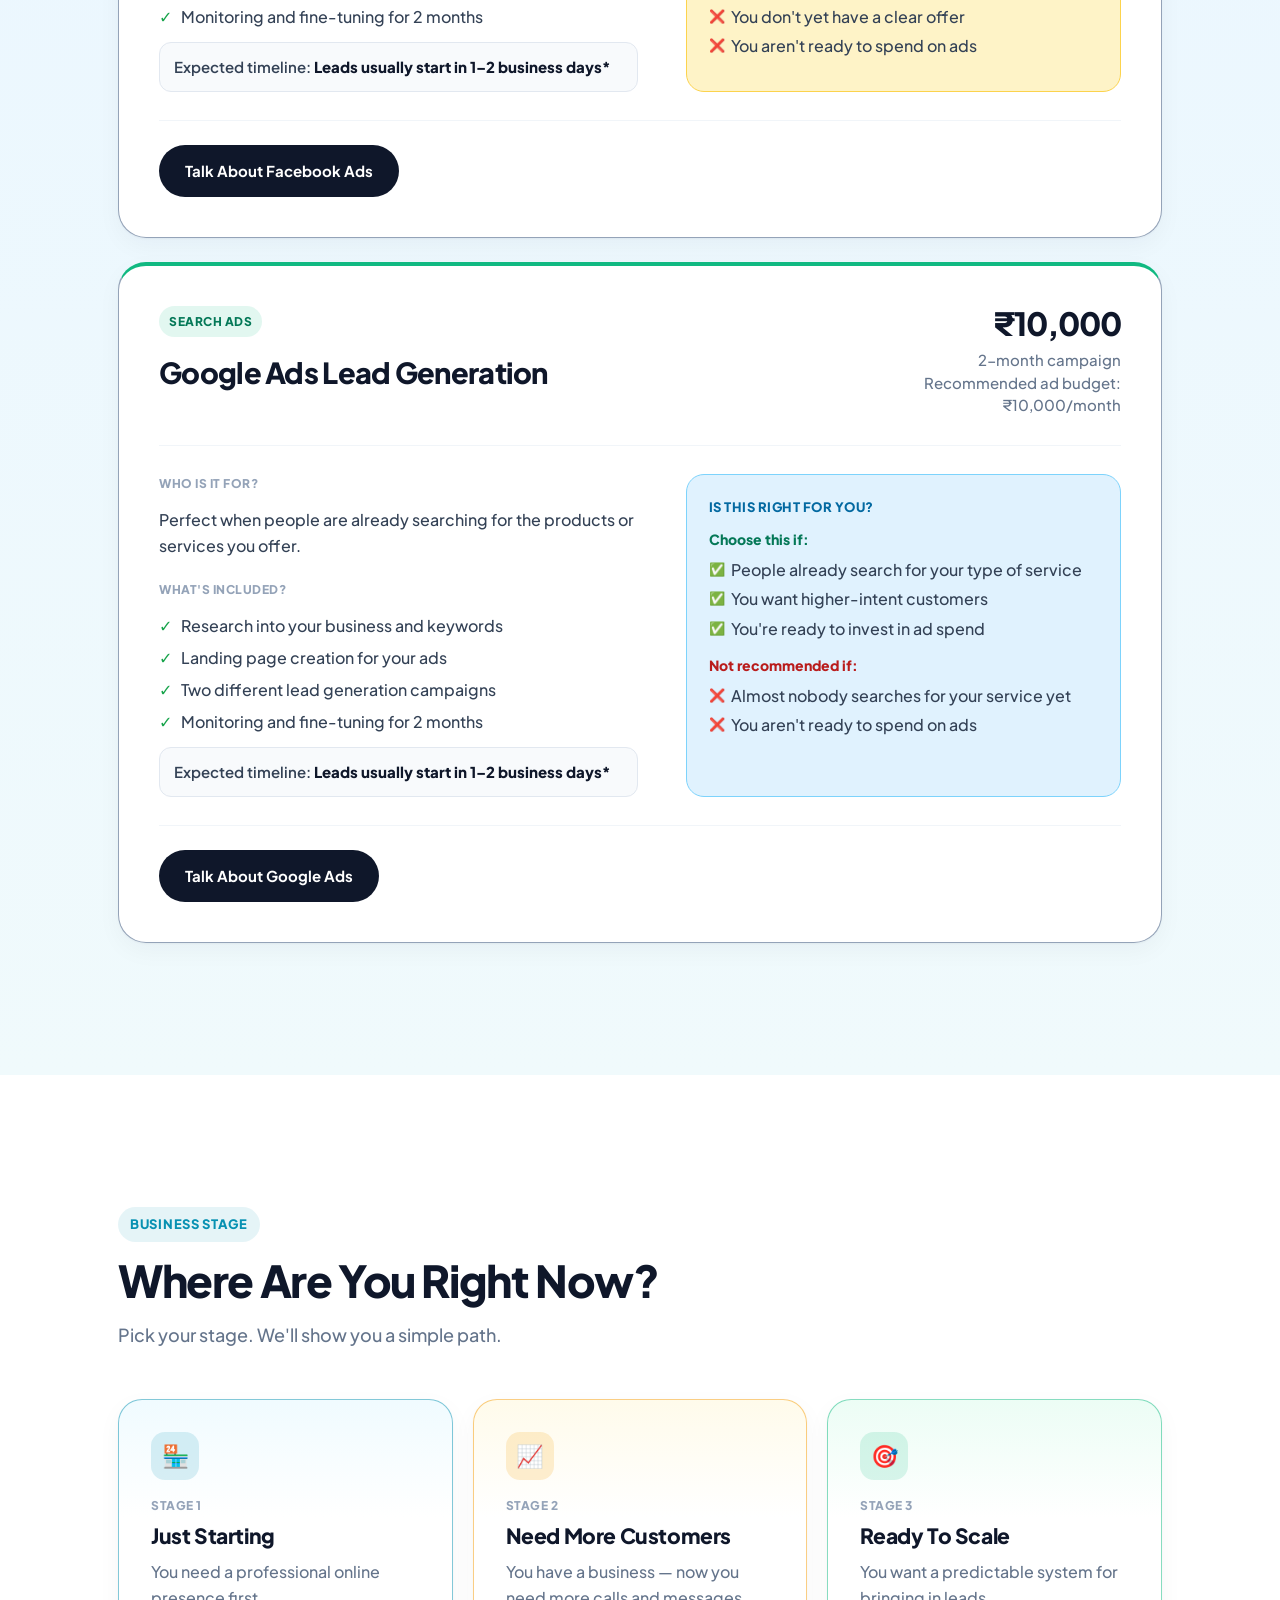
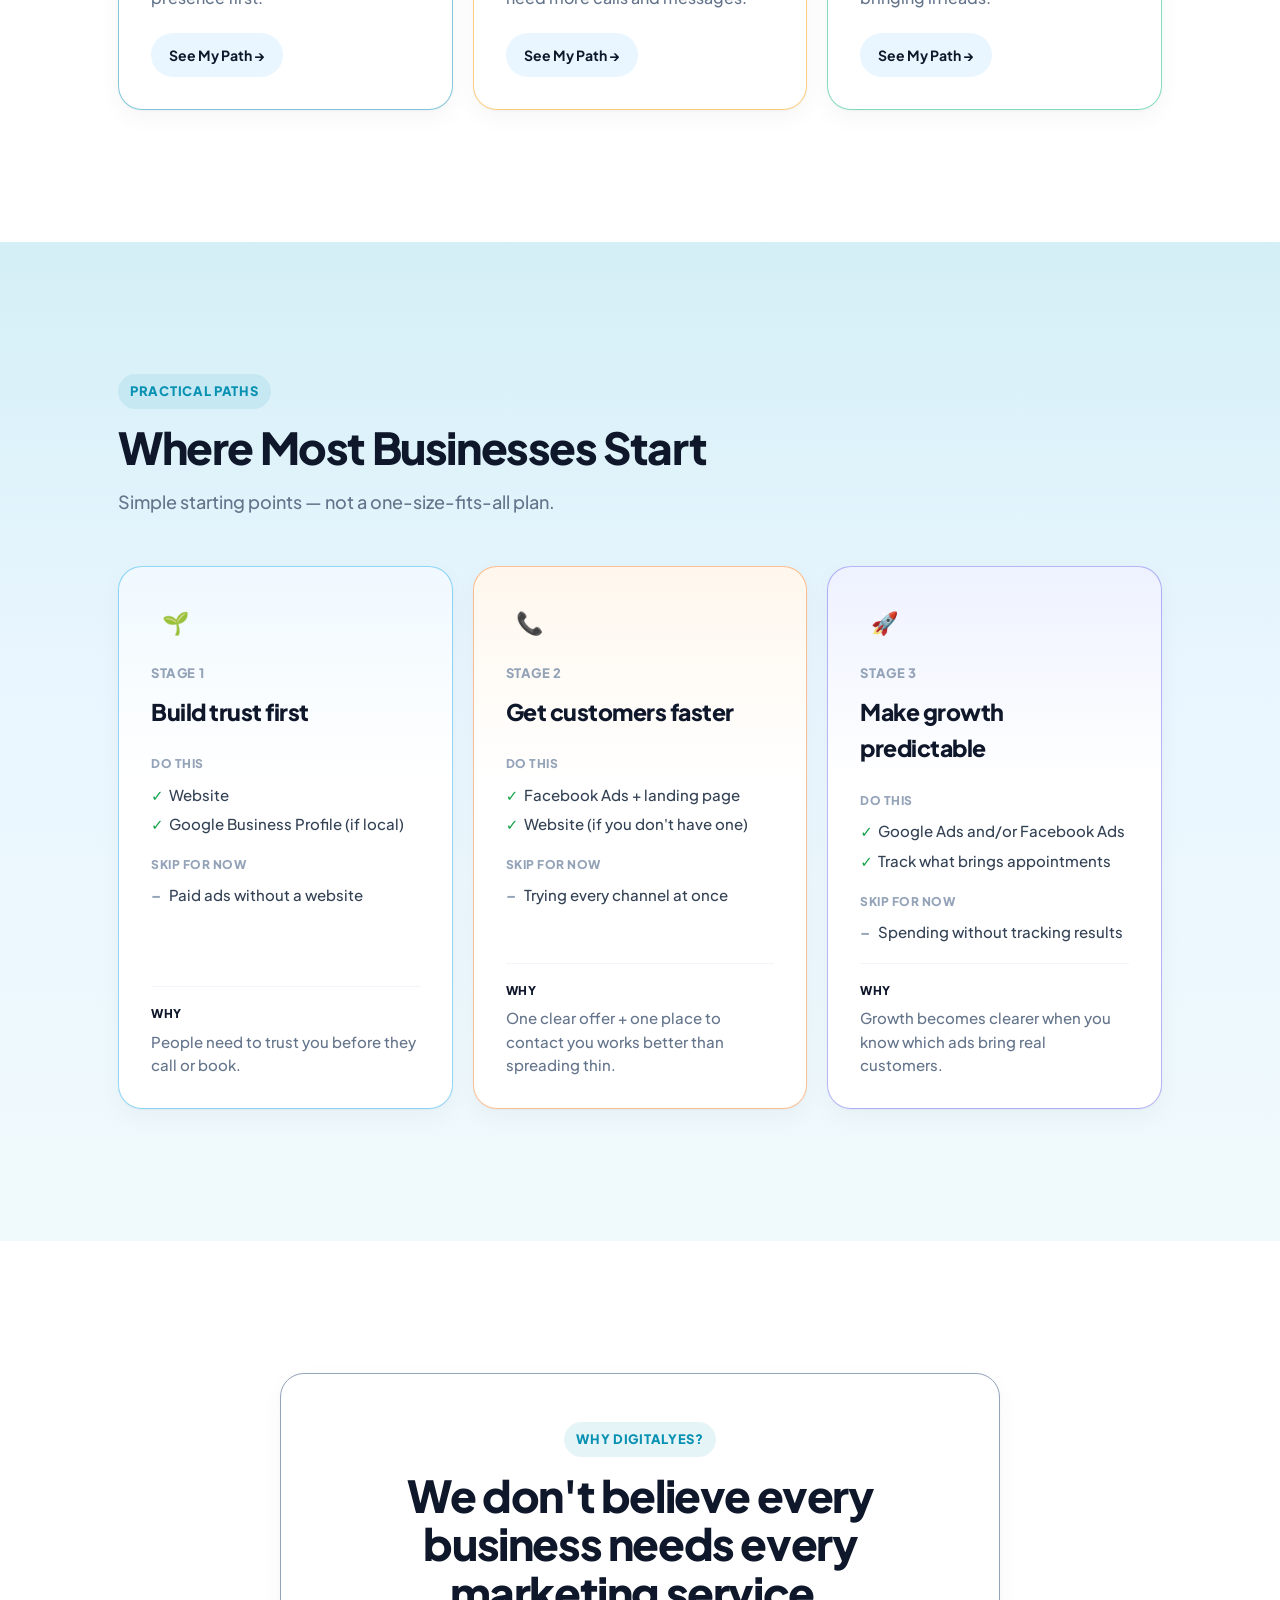
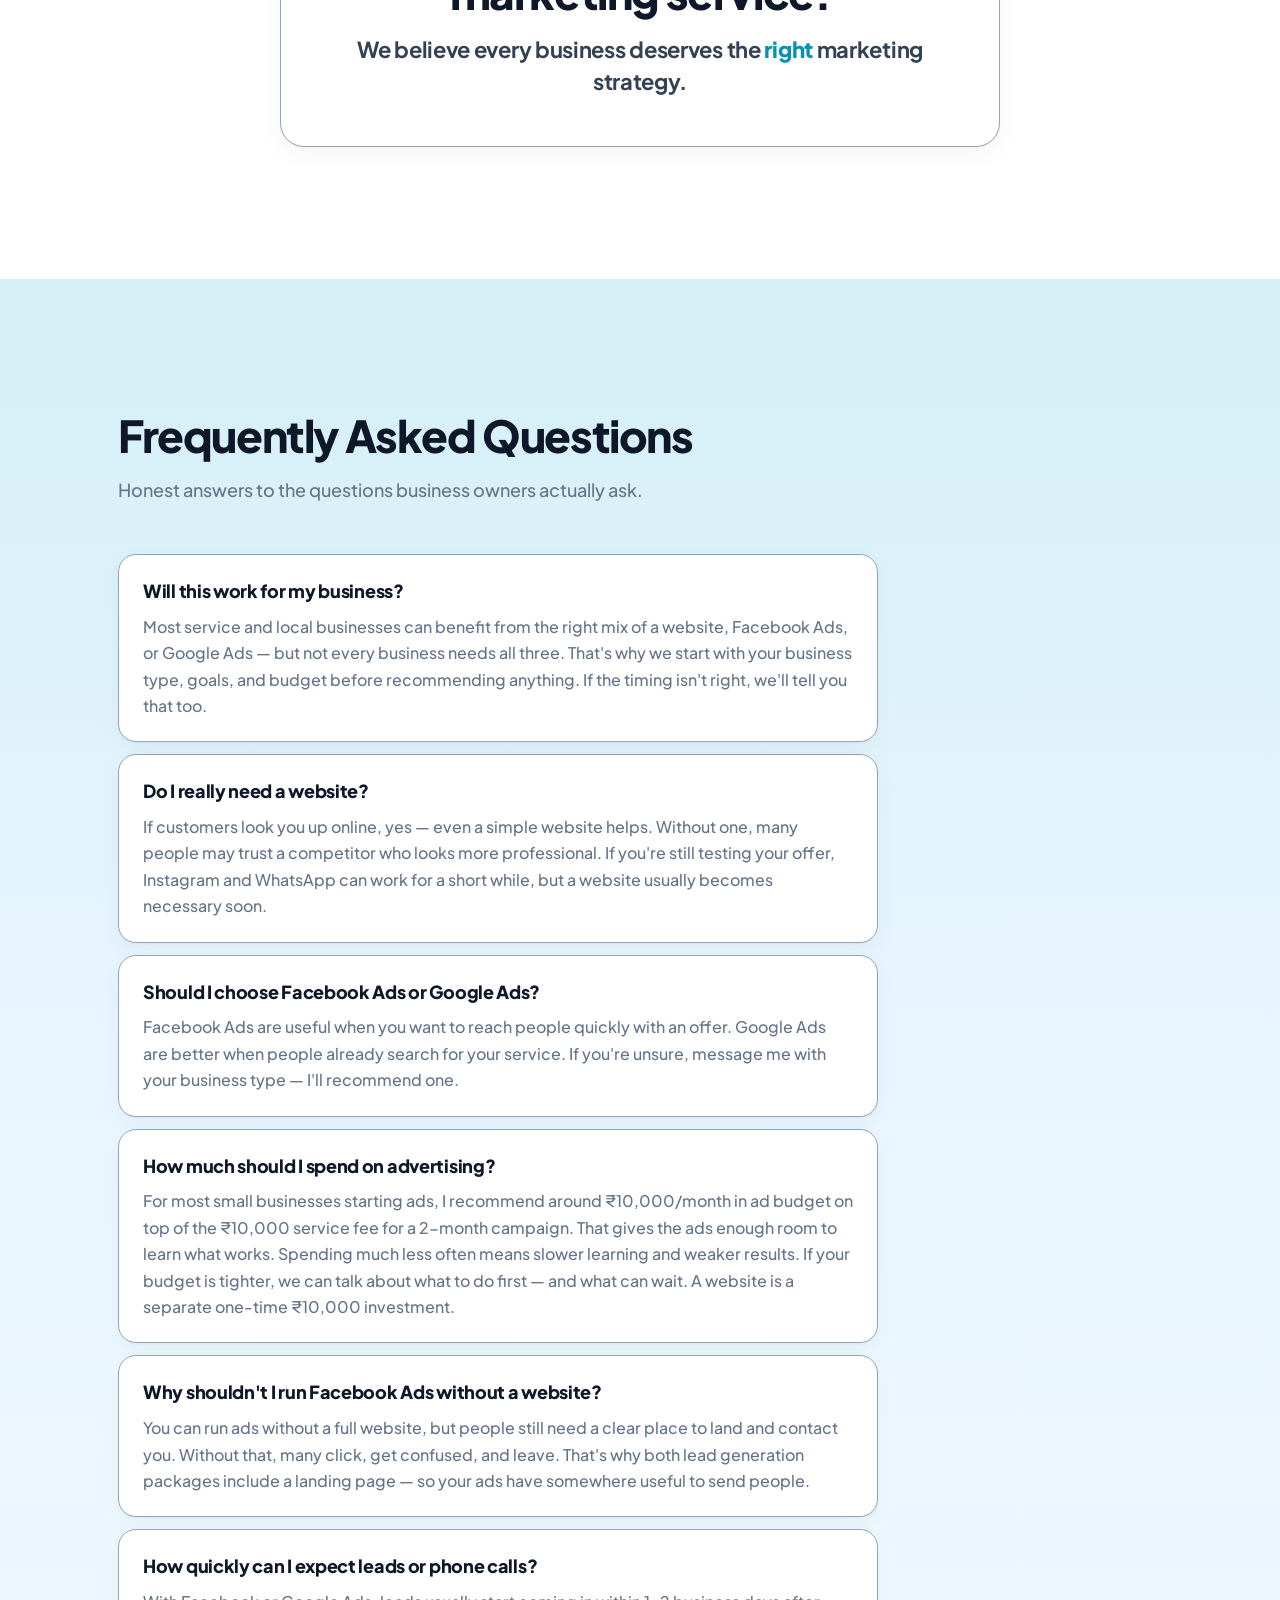
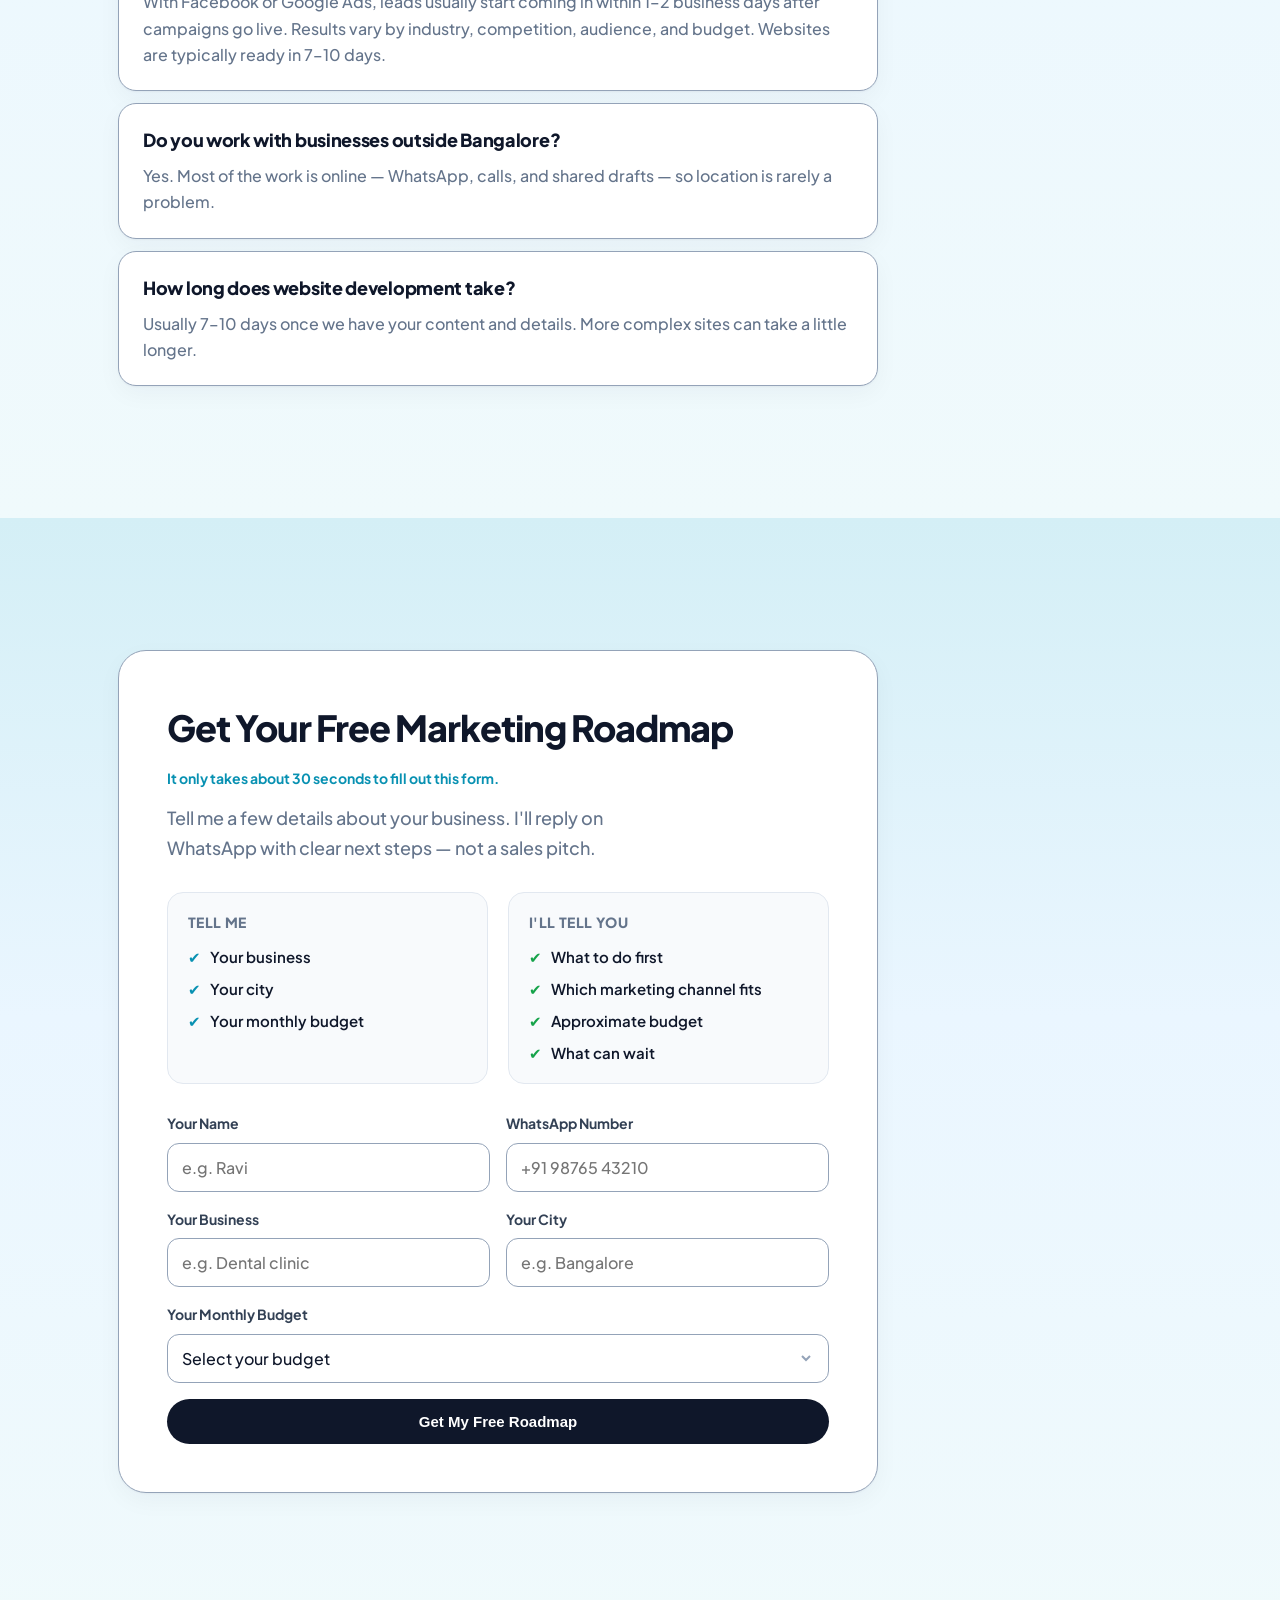
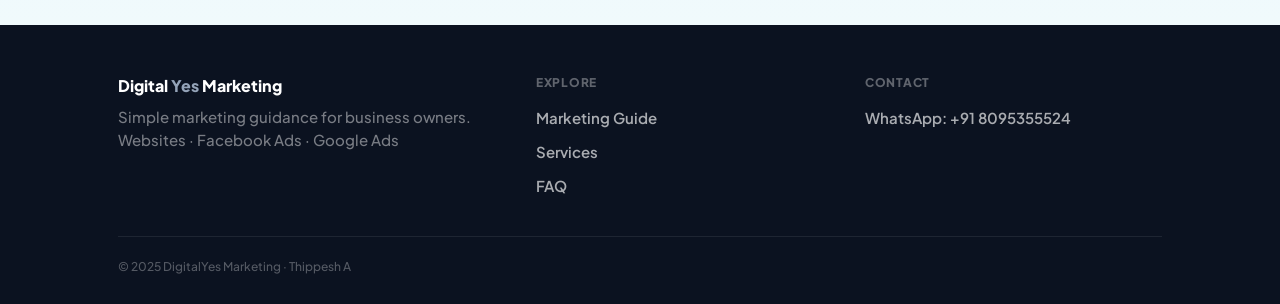
==== commit 7ad56545: "Nudge the hero story card upward. Co-authored-by: Cursor <cursoragent@cursor.com>" ====
--- a/index.html
+++ b/index.html
@@ -295,9 +295,10 @@
     .hero-visual {
       padding: 0;
       display: flex;
-      align-items: center;
+      align-items: flex-start;
       align-self: stretch;
       min-height: 0;
+      padding-top: 8px;
     }
 
     .confused-panel {
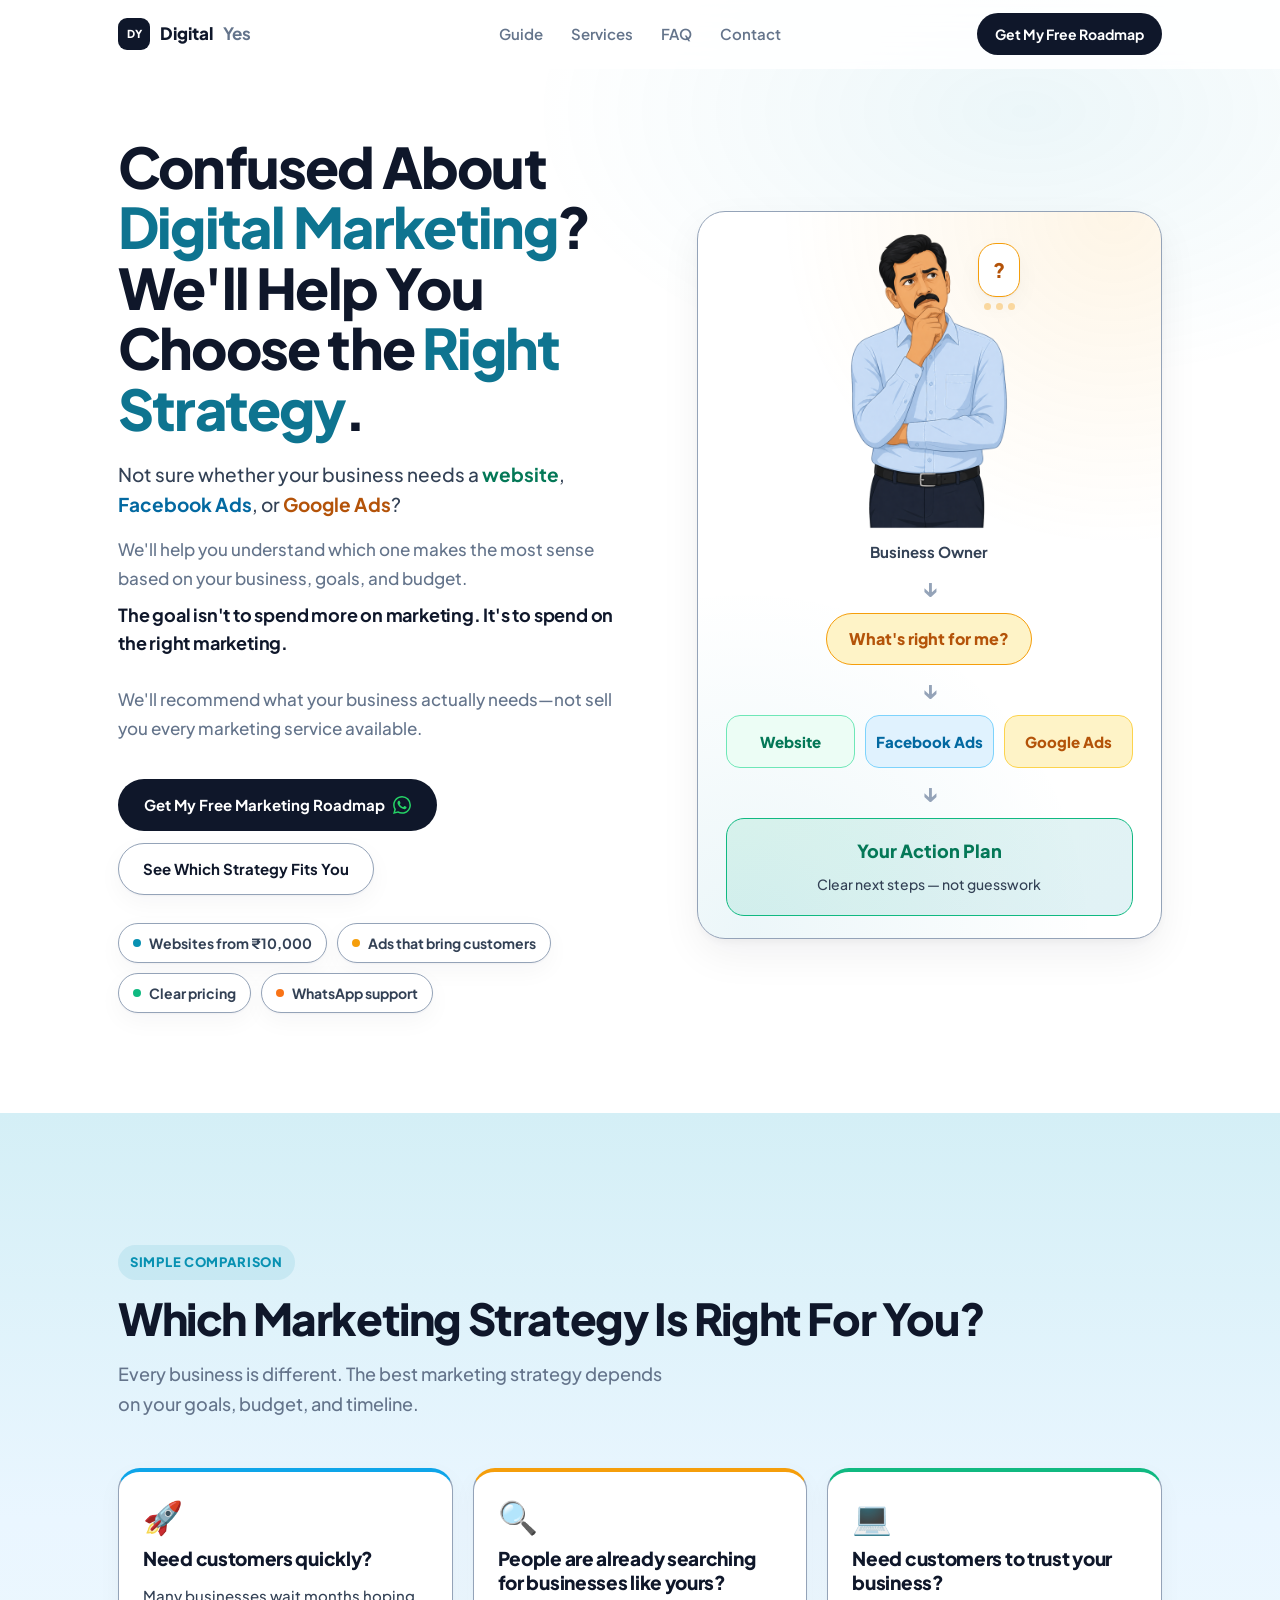
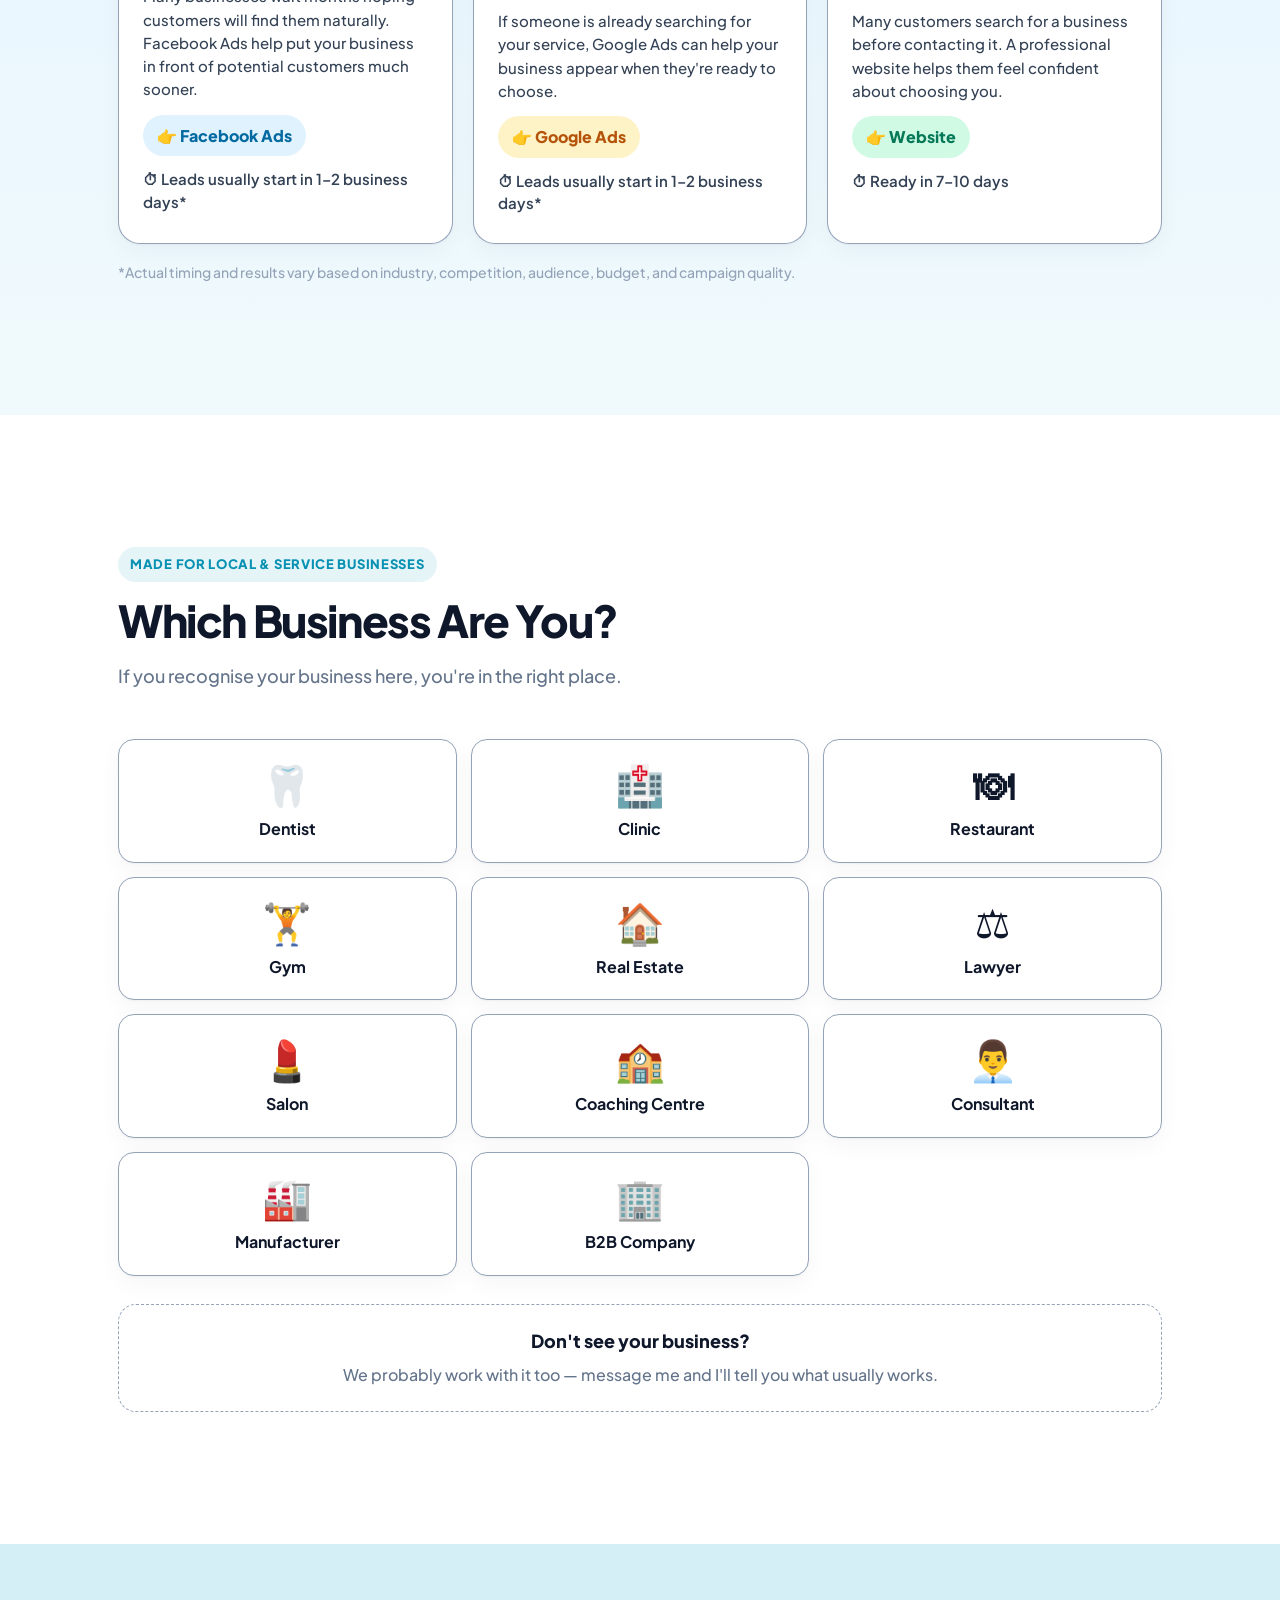
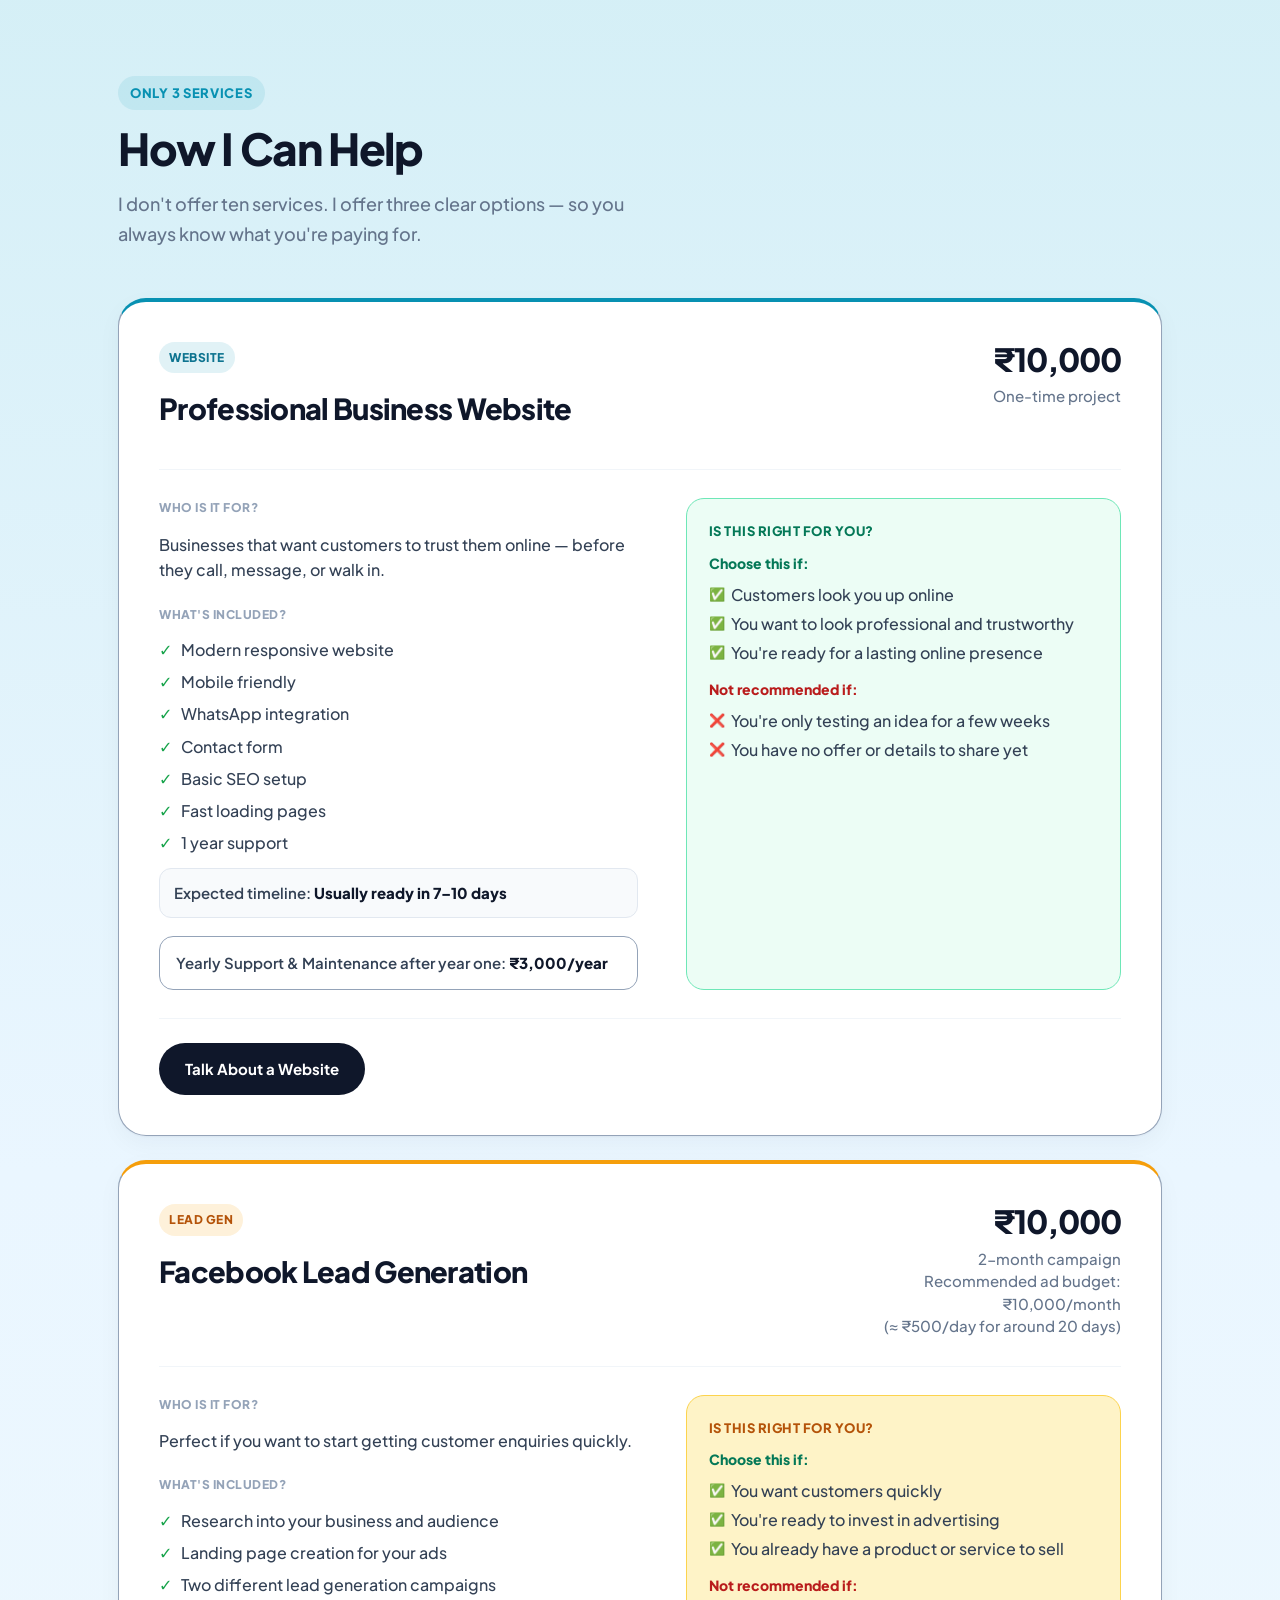
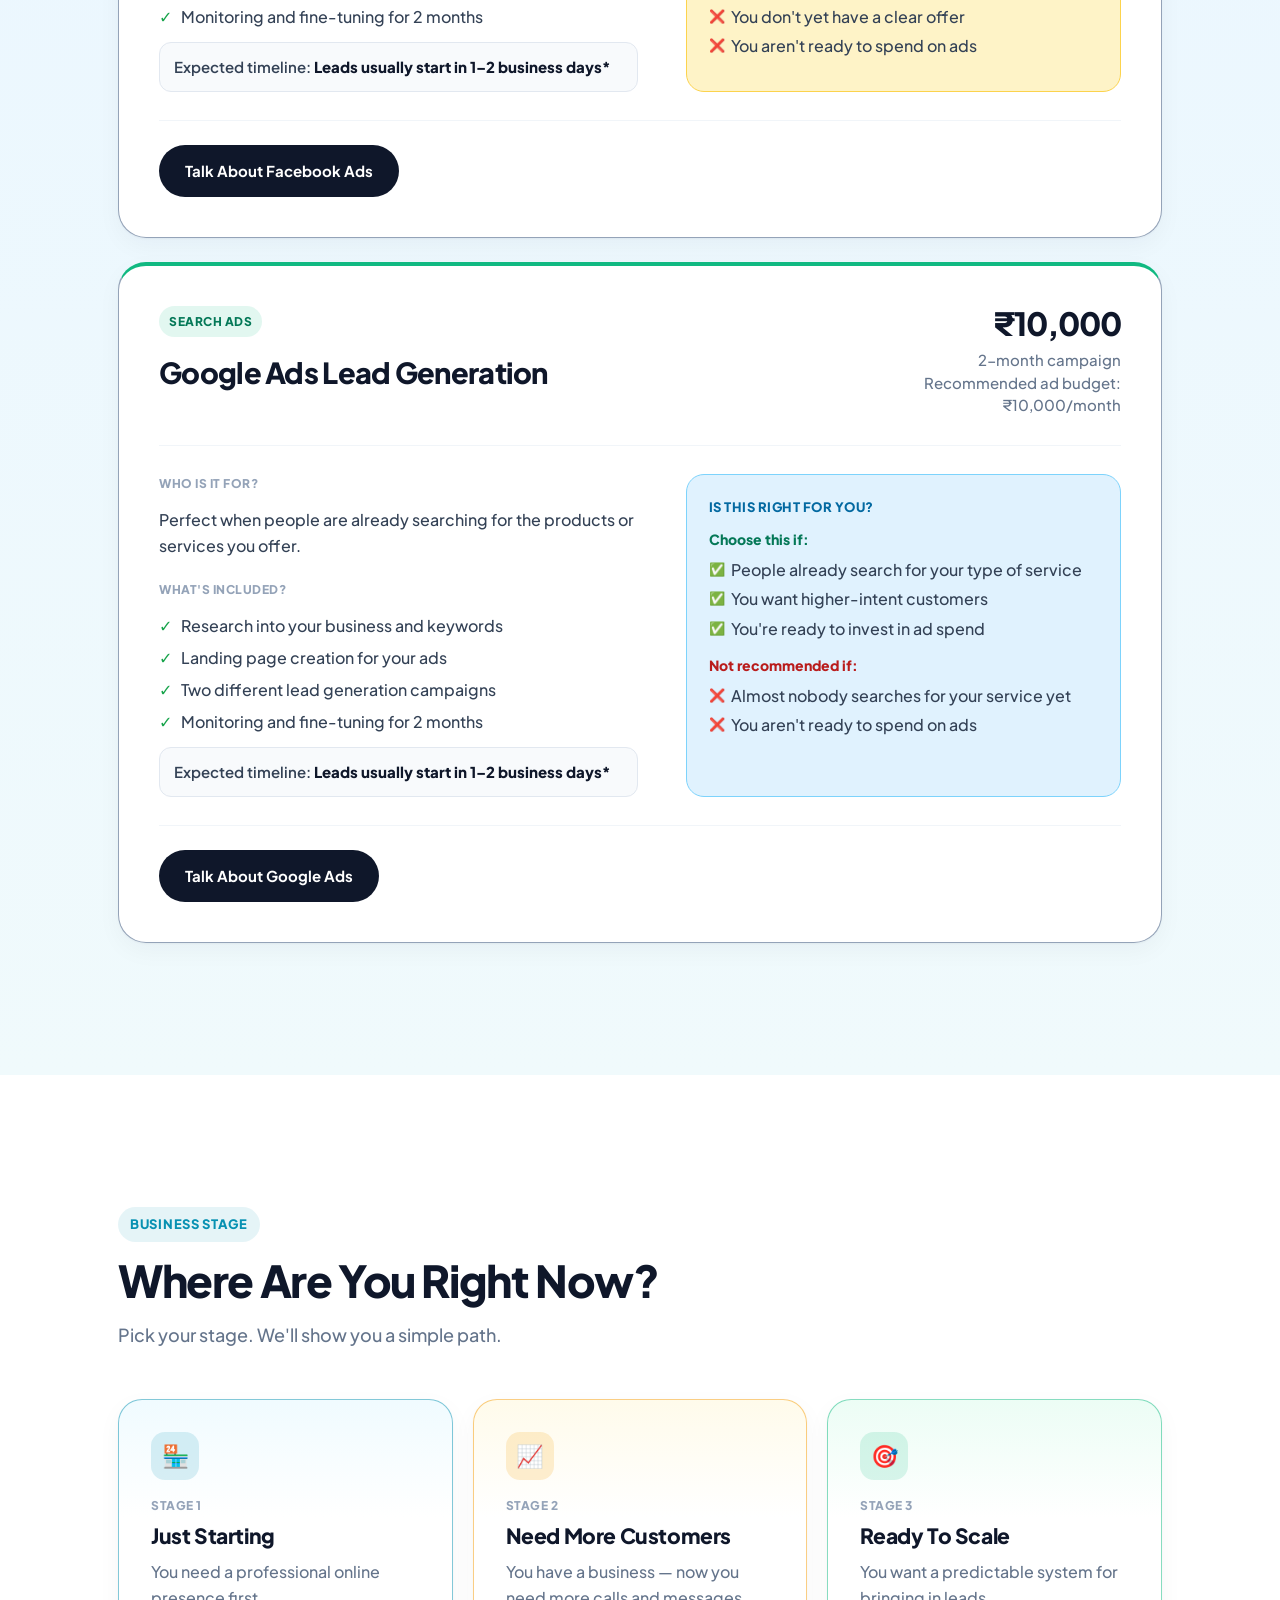
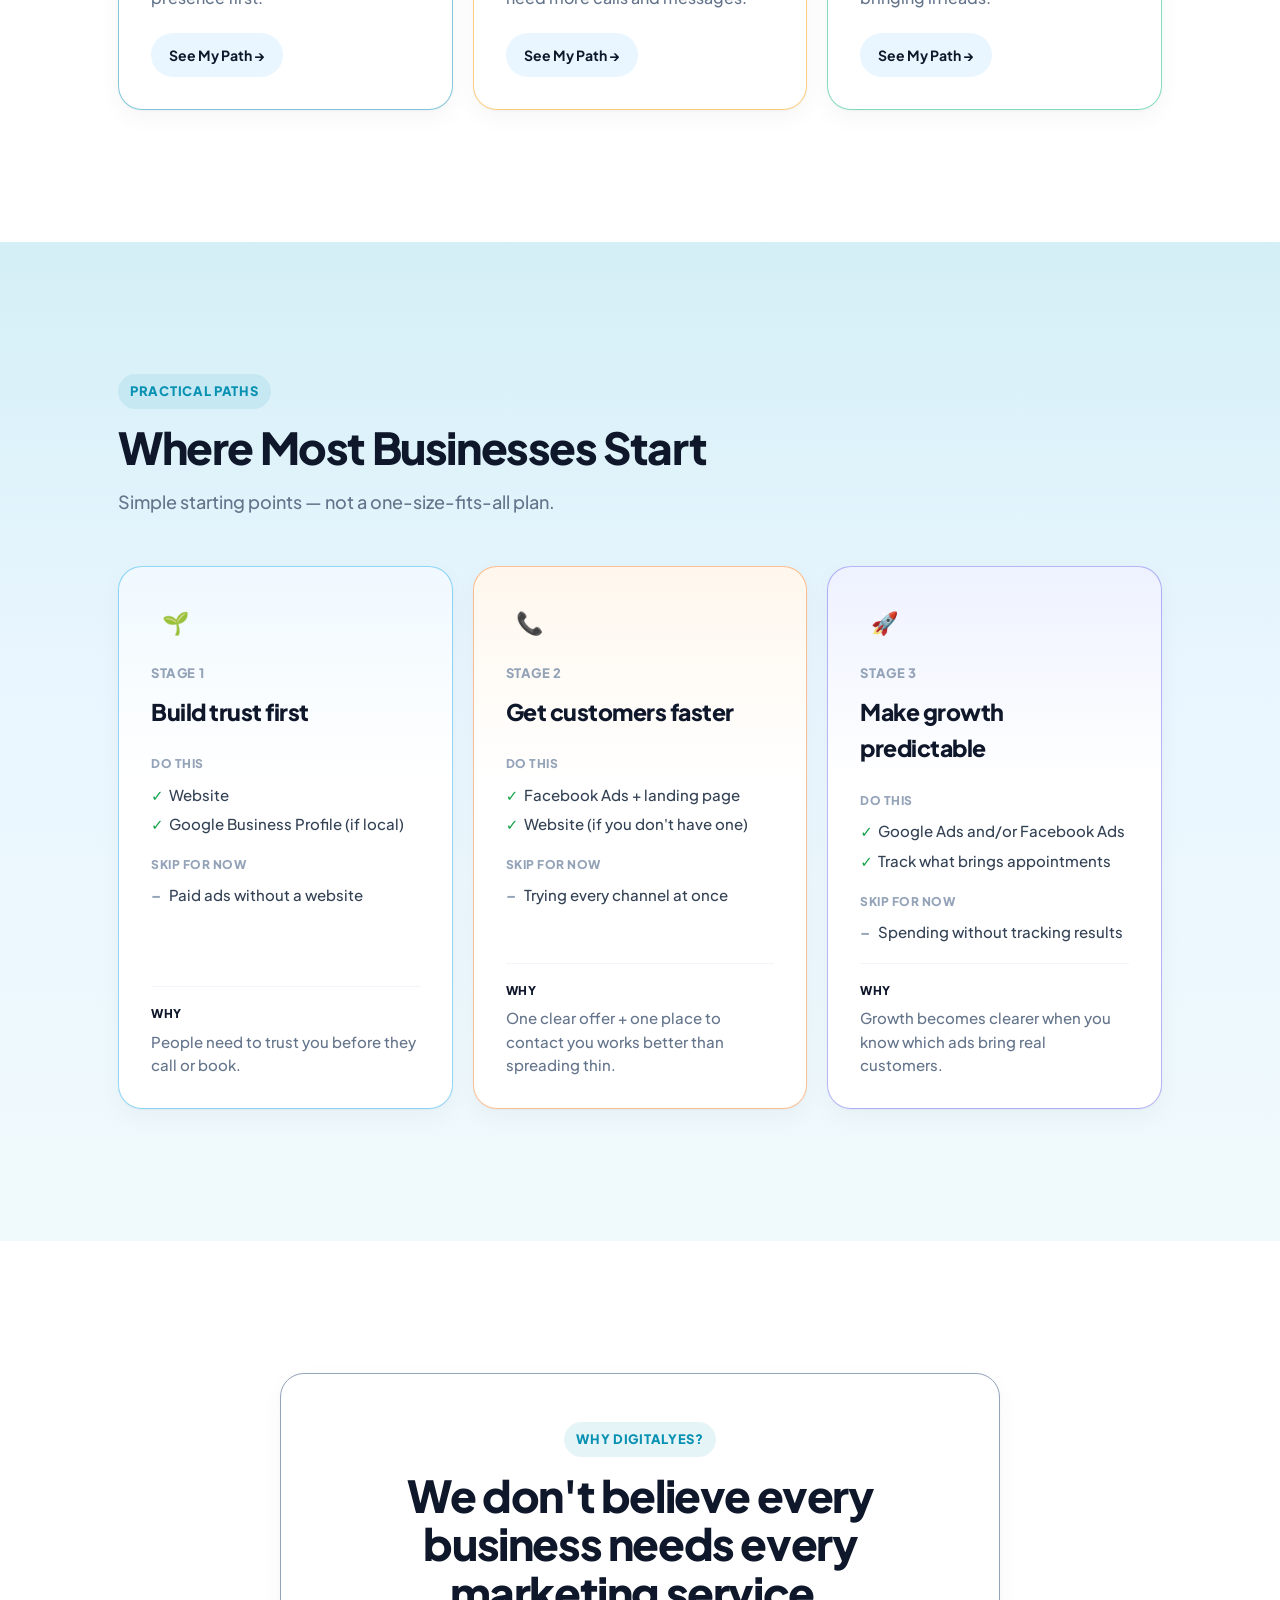
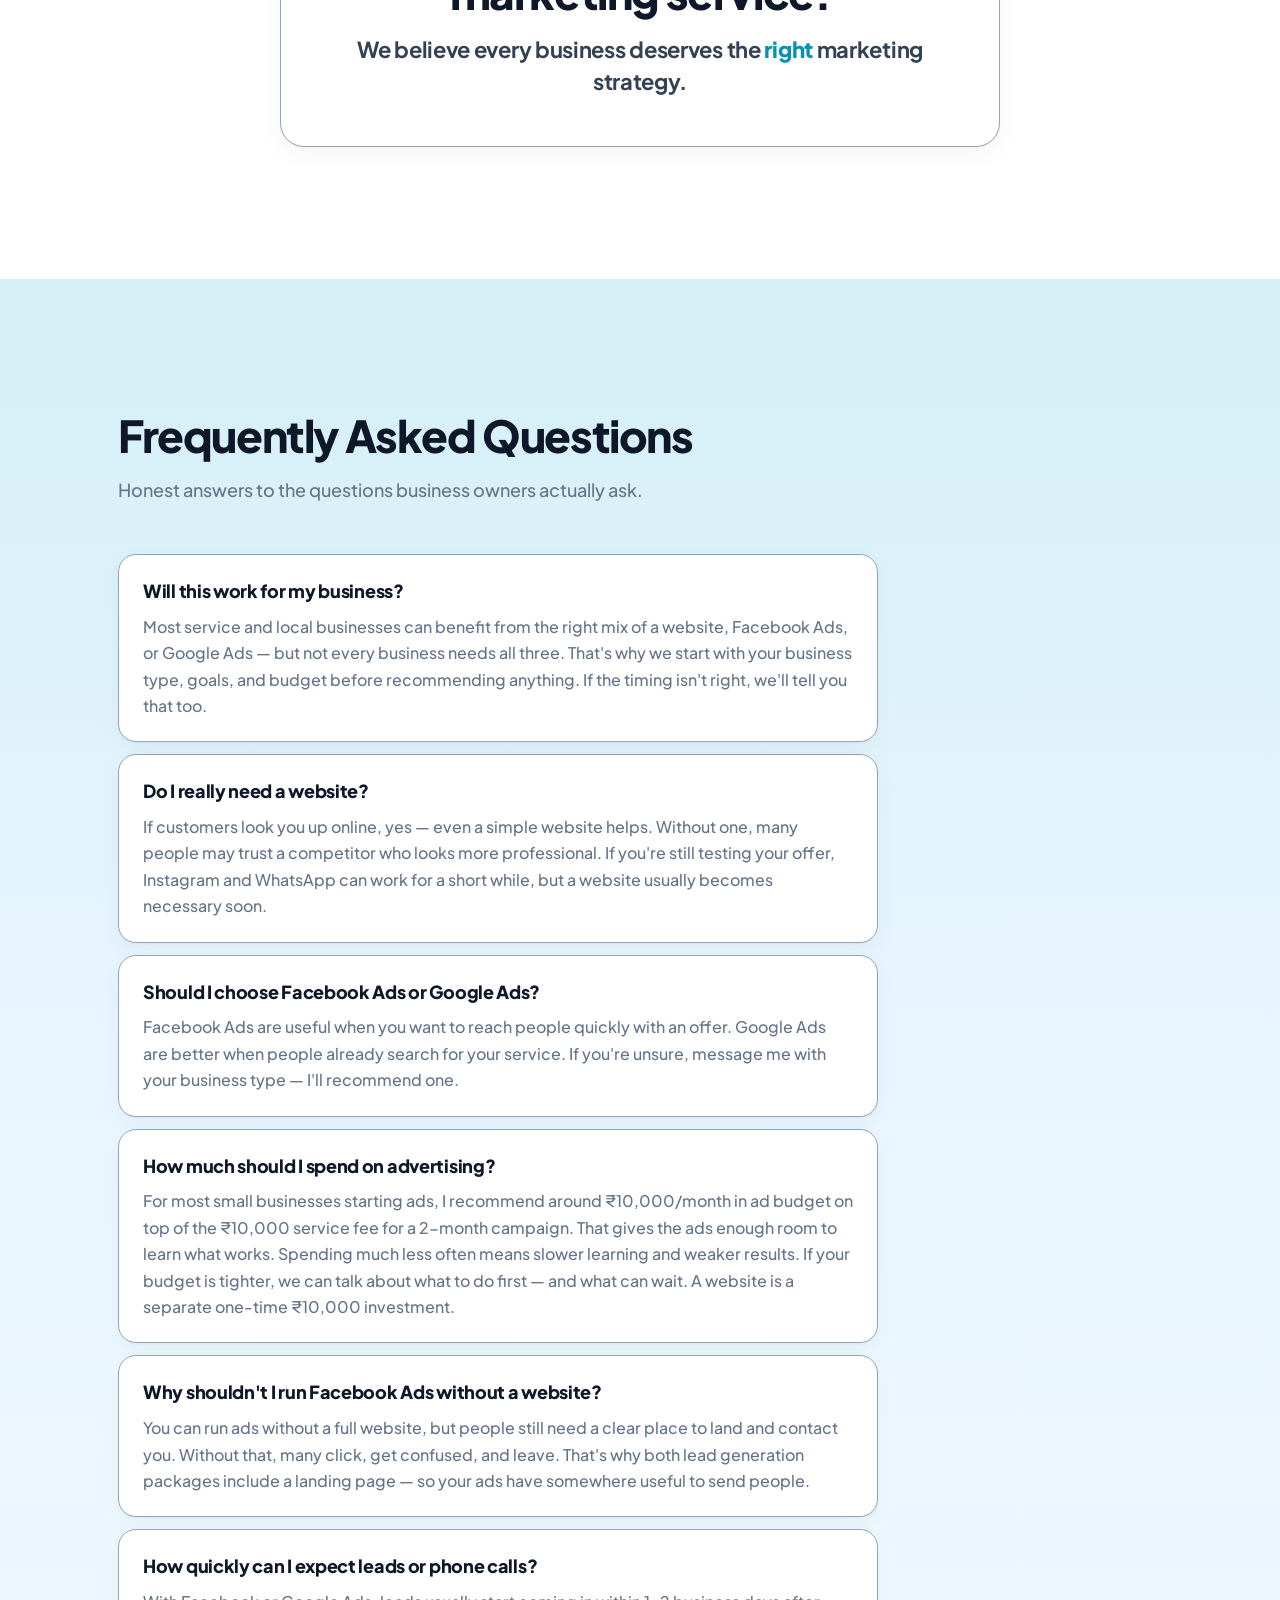
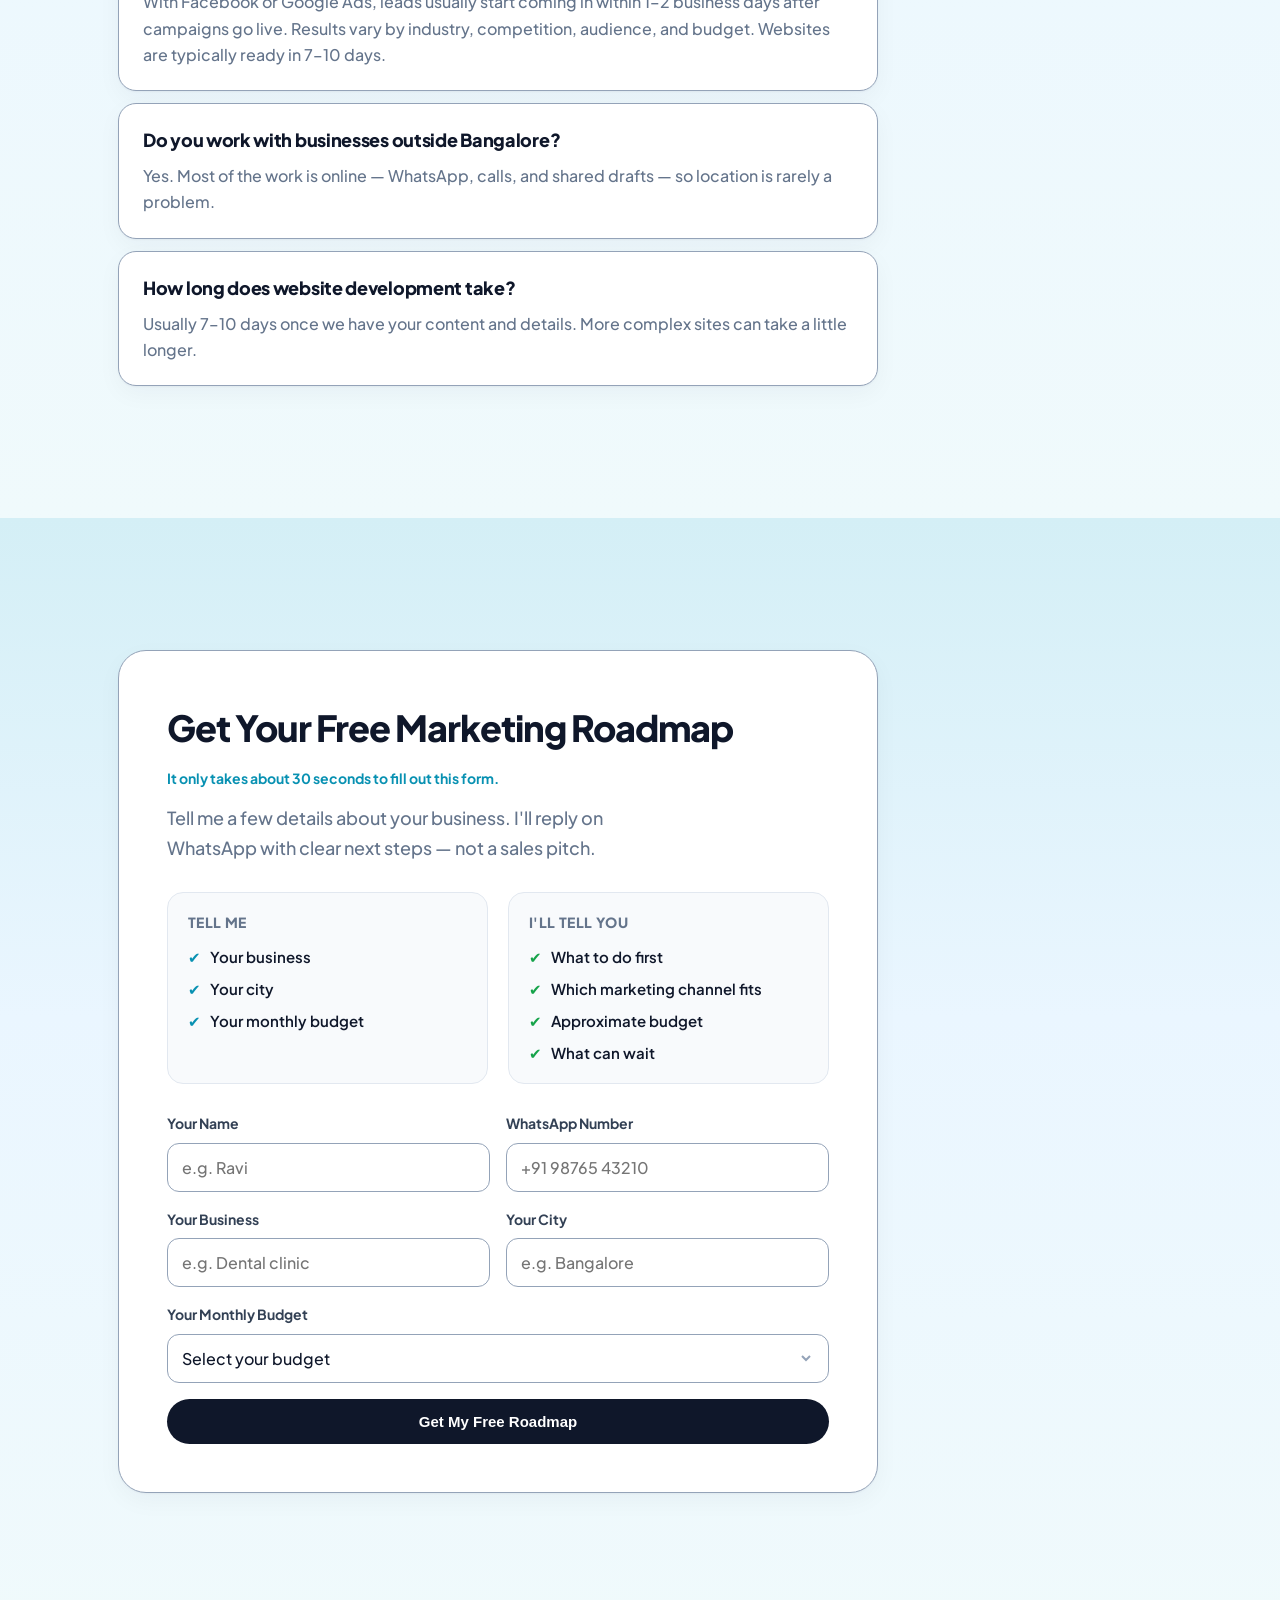
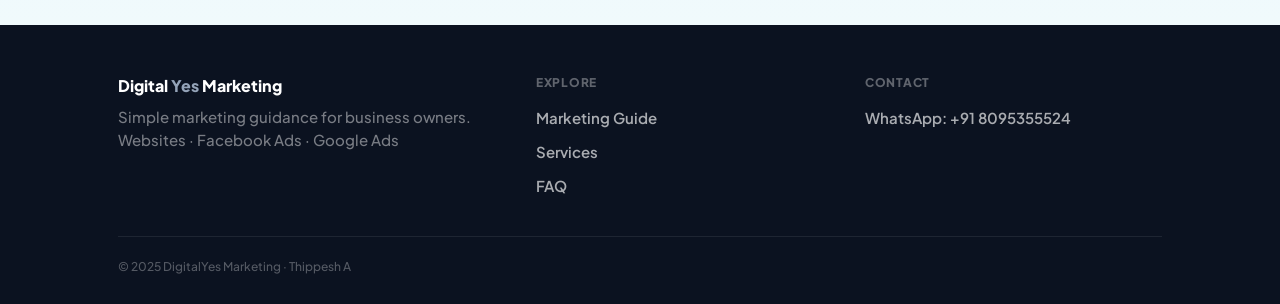
==== commit 823b1a39: "Center the hero story card against the left column. Co-authored-by: Cursor <cursoragent@cursor.com>" ====
--- a/index.html
+++ b/index.html
@@ -295,10 +295,9 @@
     .hero-visual {
       padding: 0;
       display: flex;
-      align-items: flex-start;
+      align-items: center;
       align-self: stretch;
       min-height: 0;
-      padding-top: 8px;
     }
 
     .confused-panel {
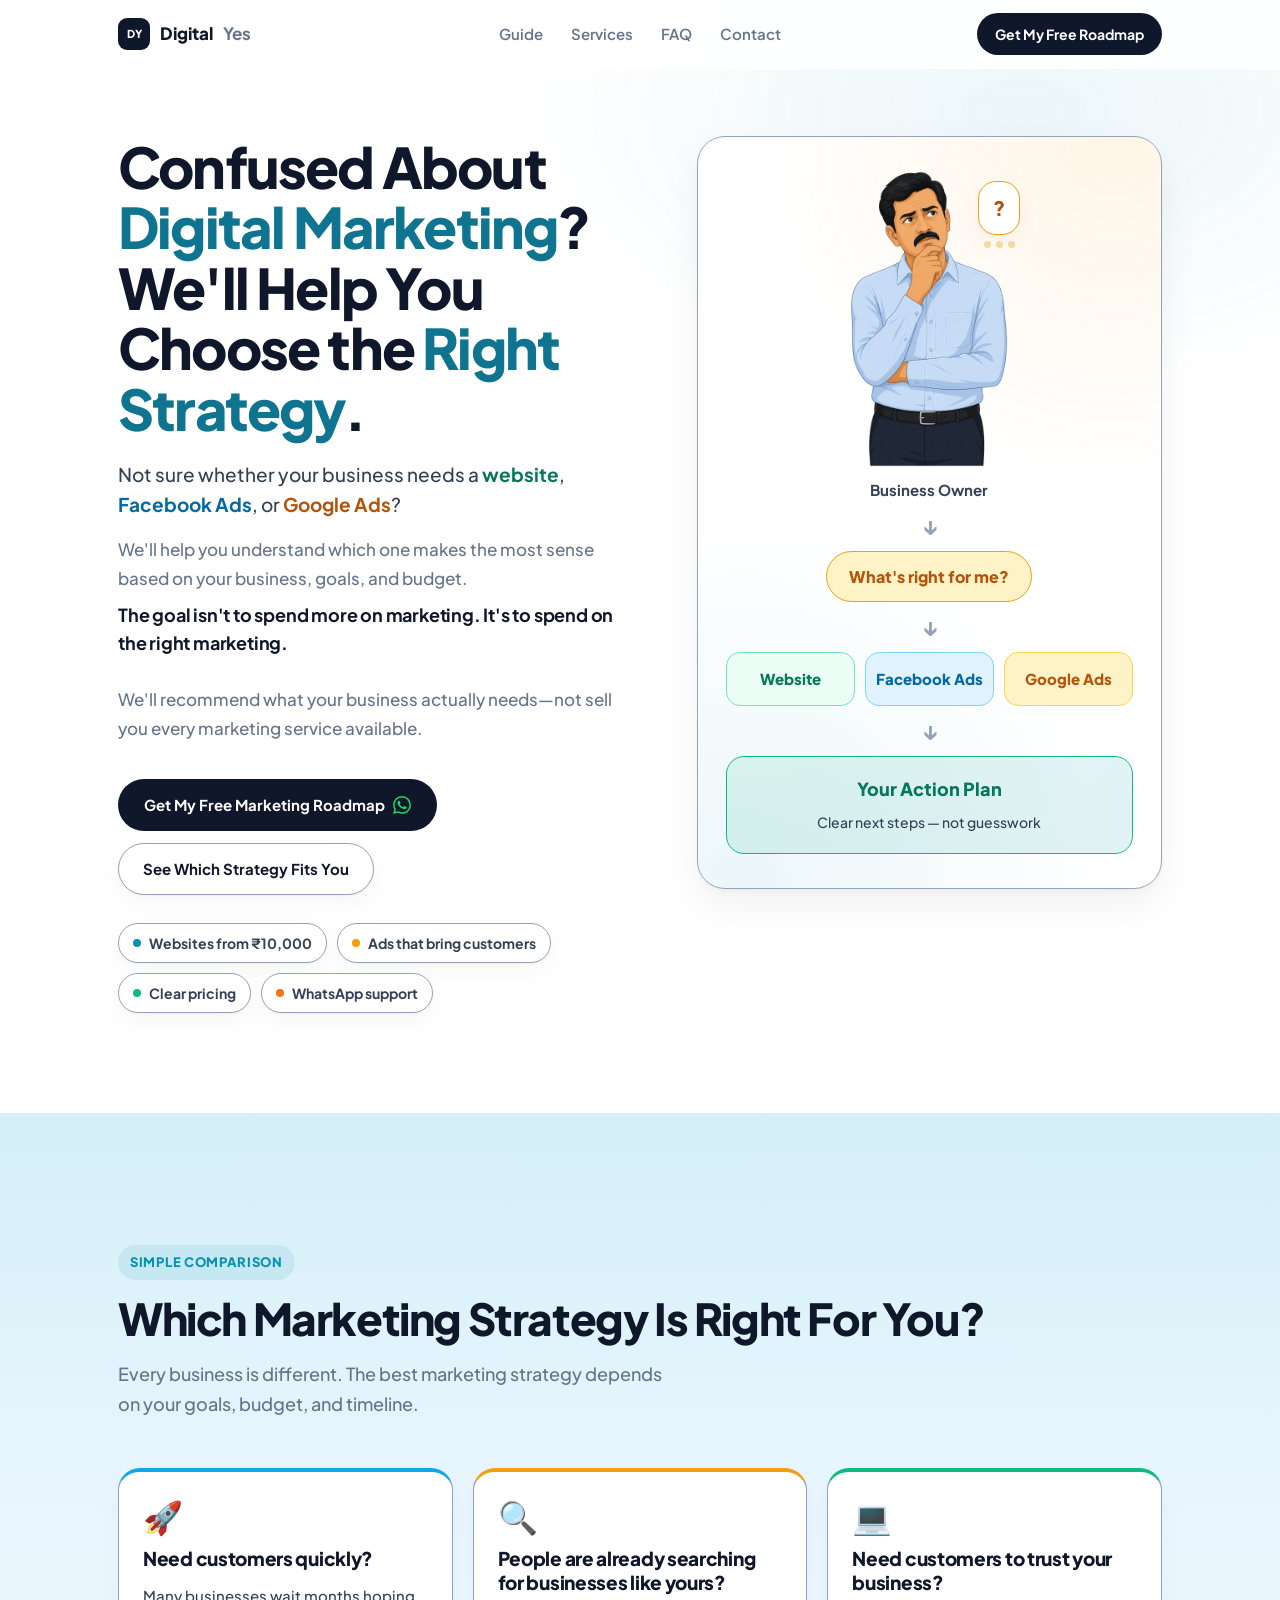
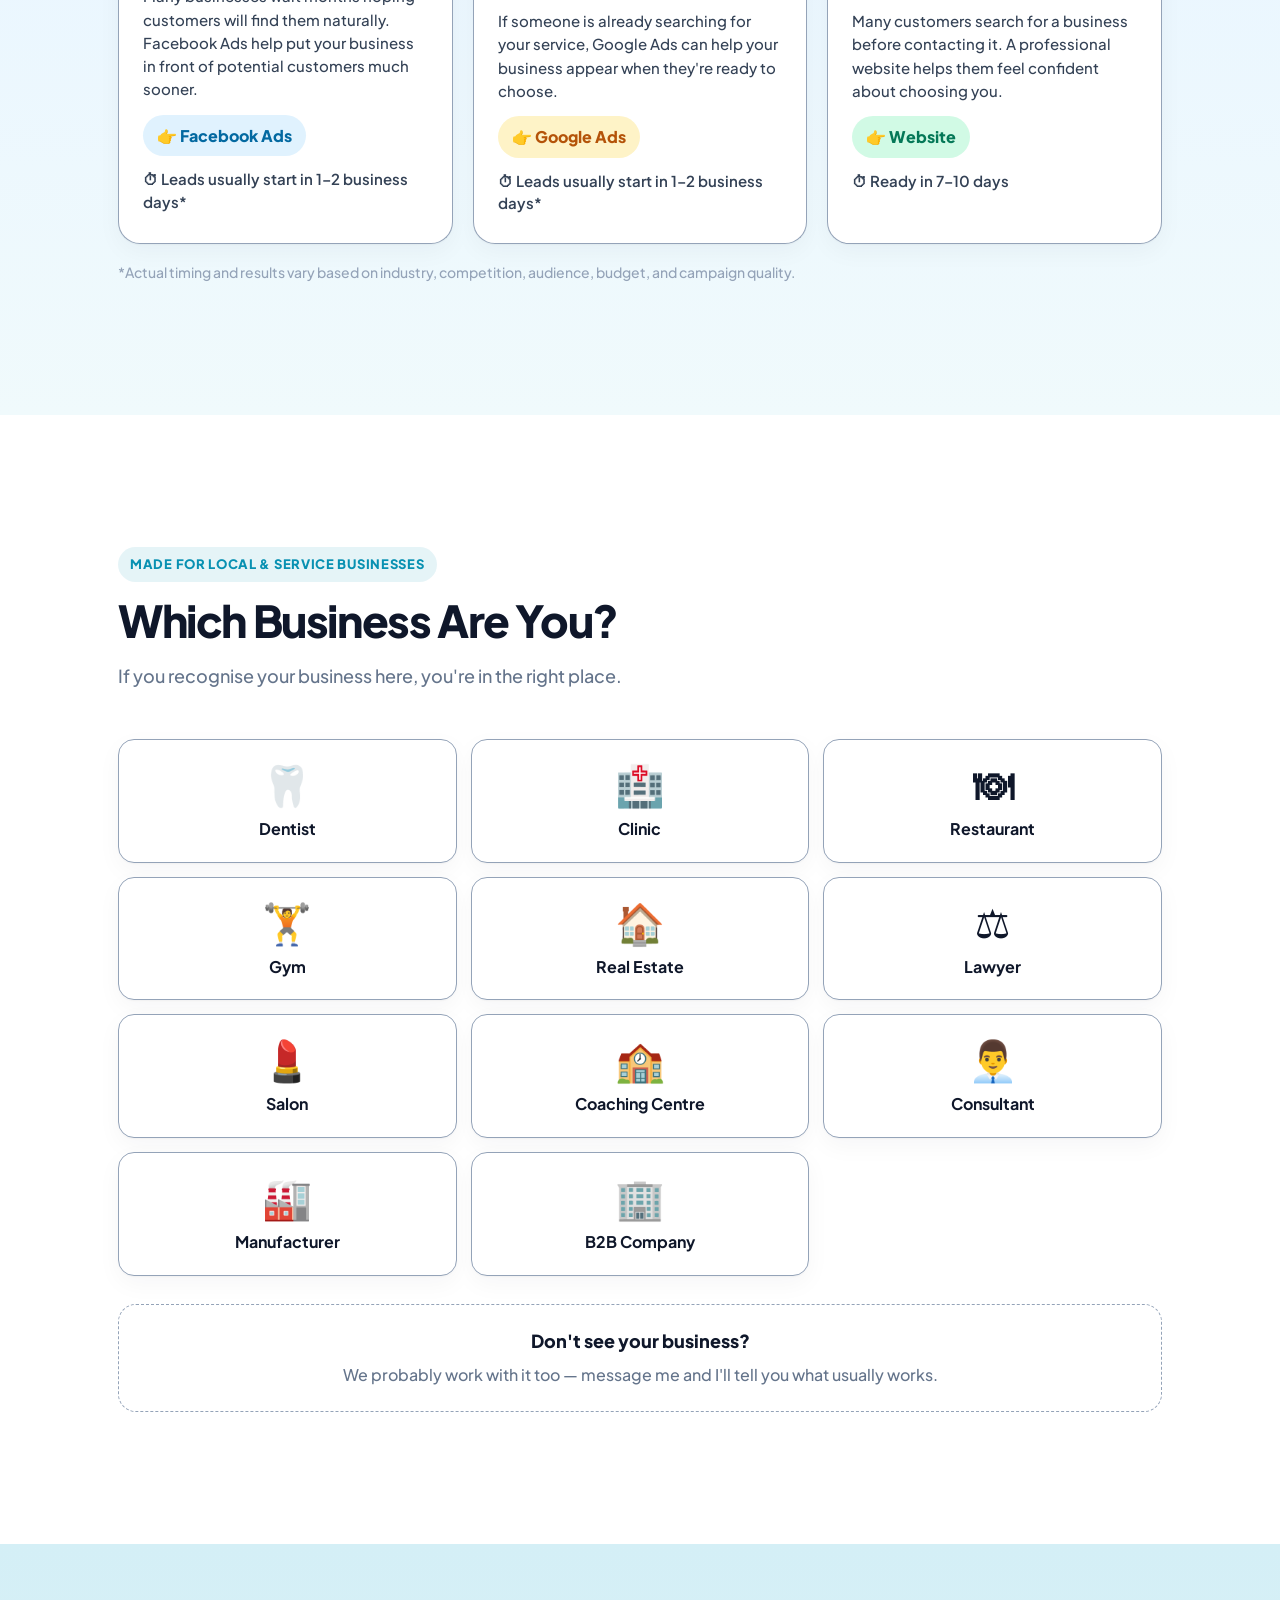
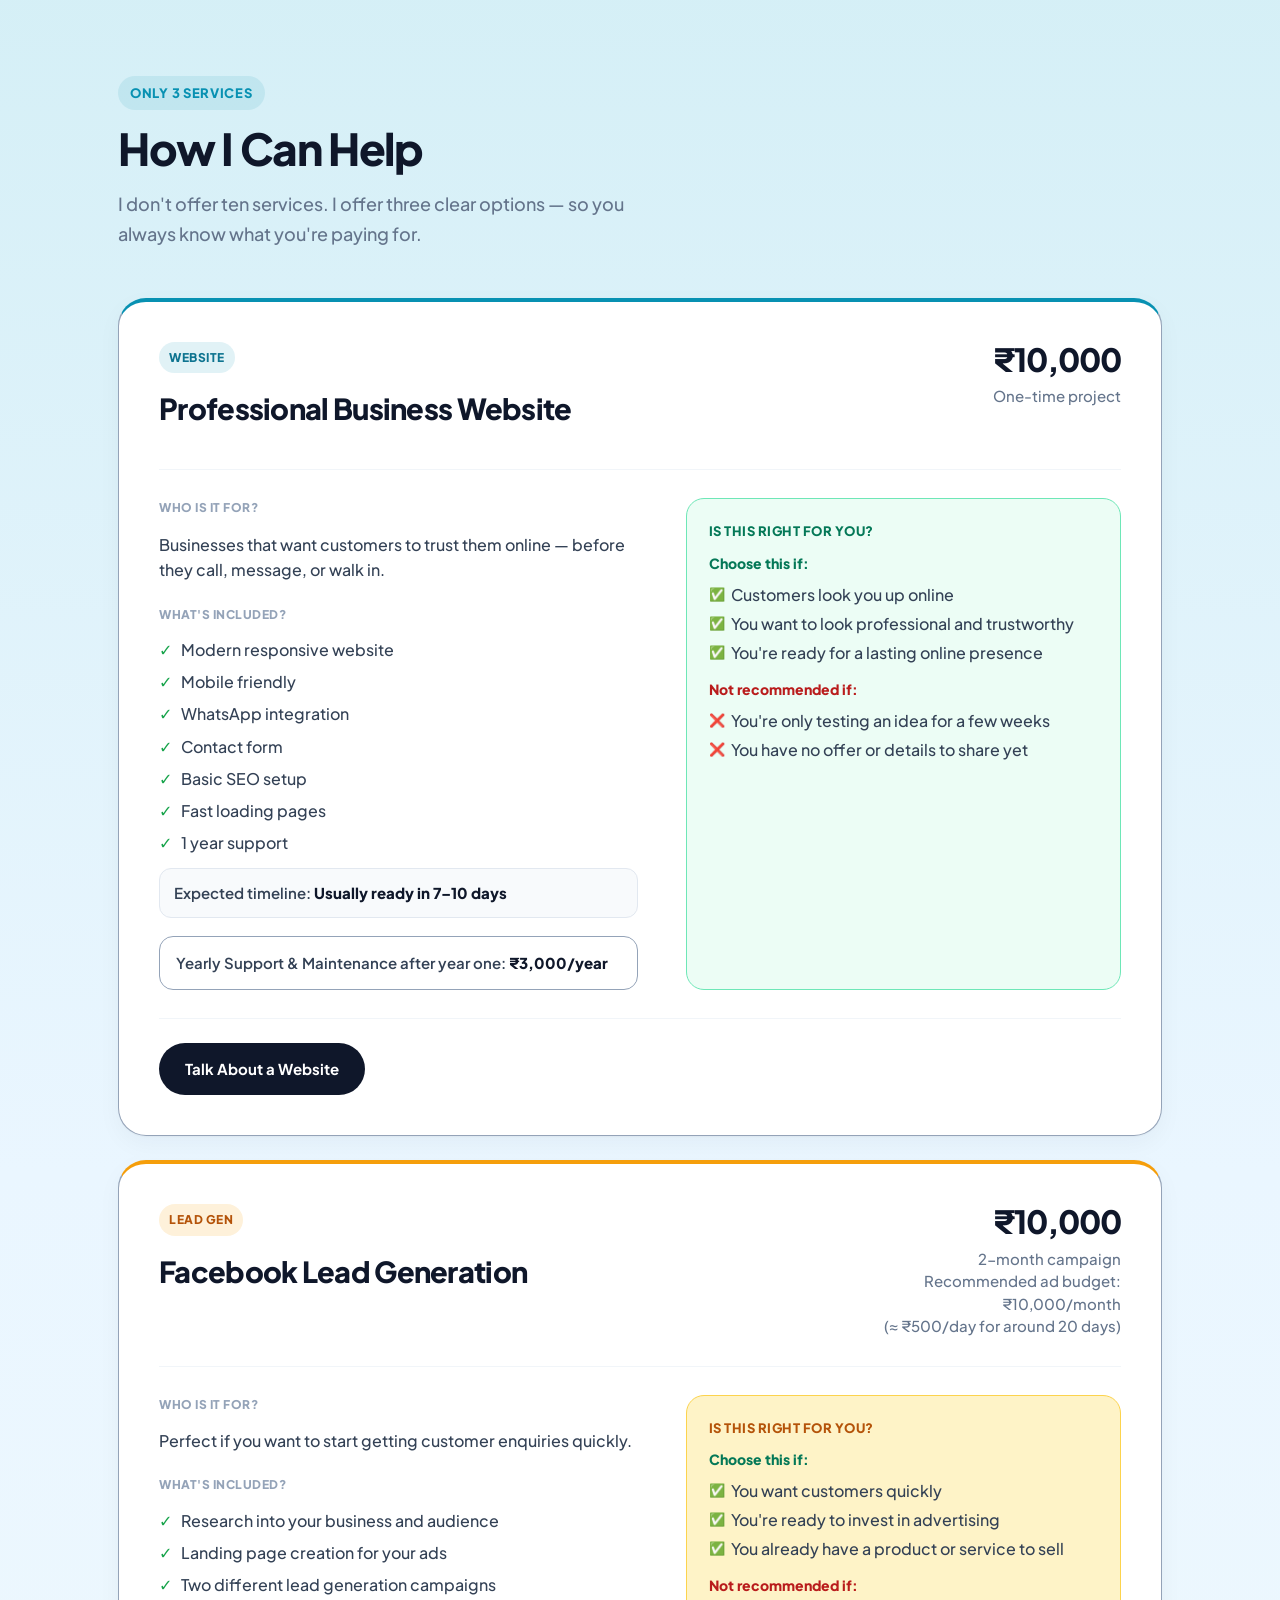
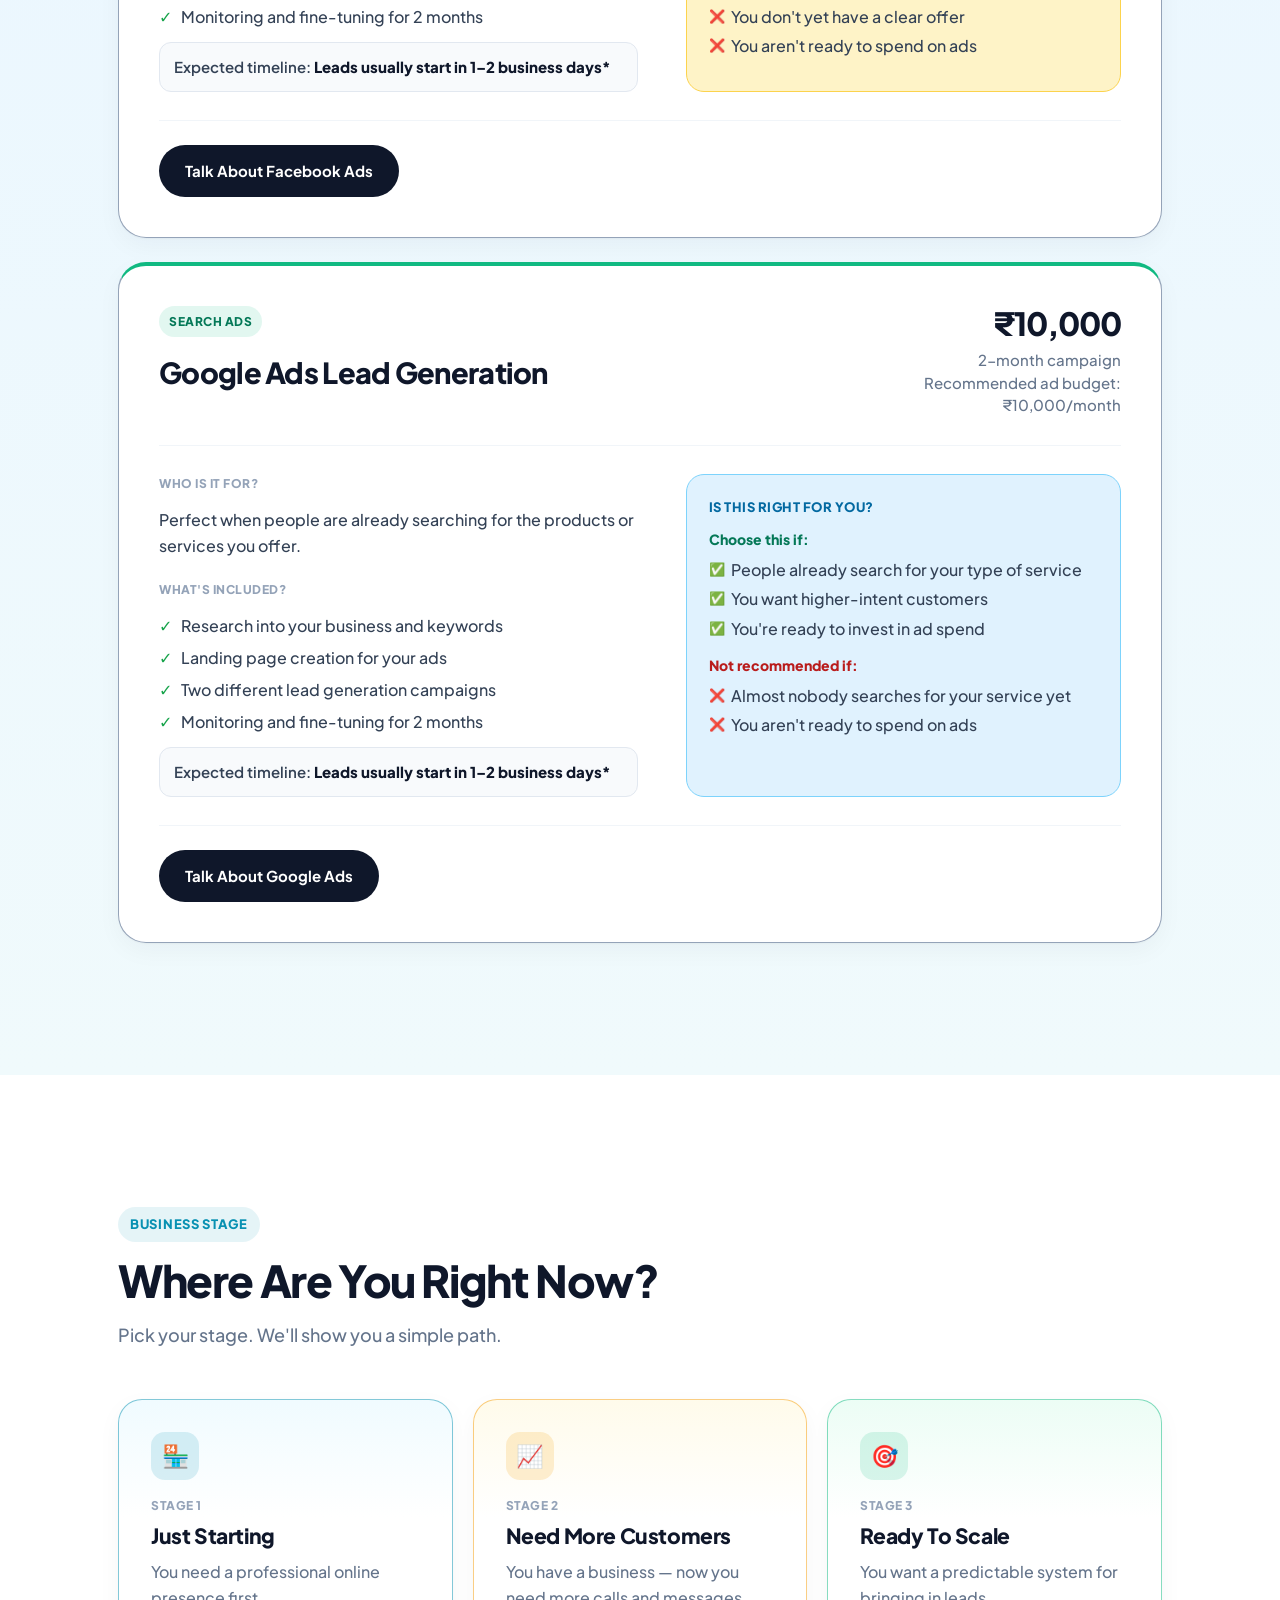
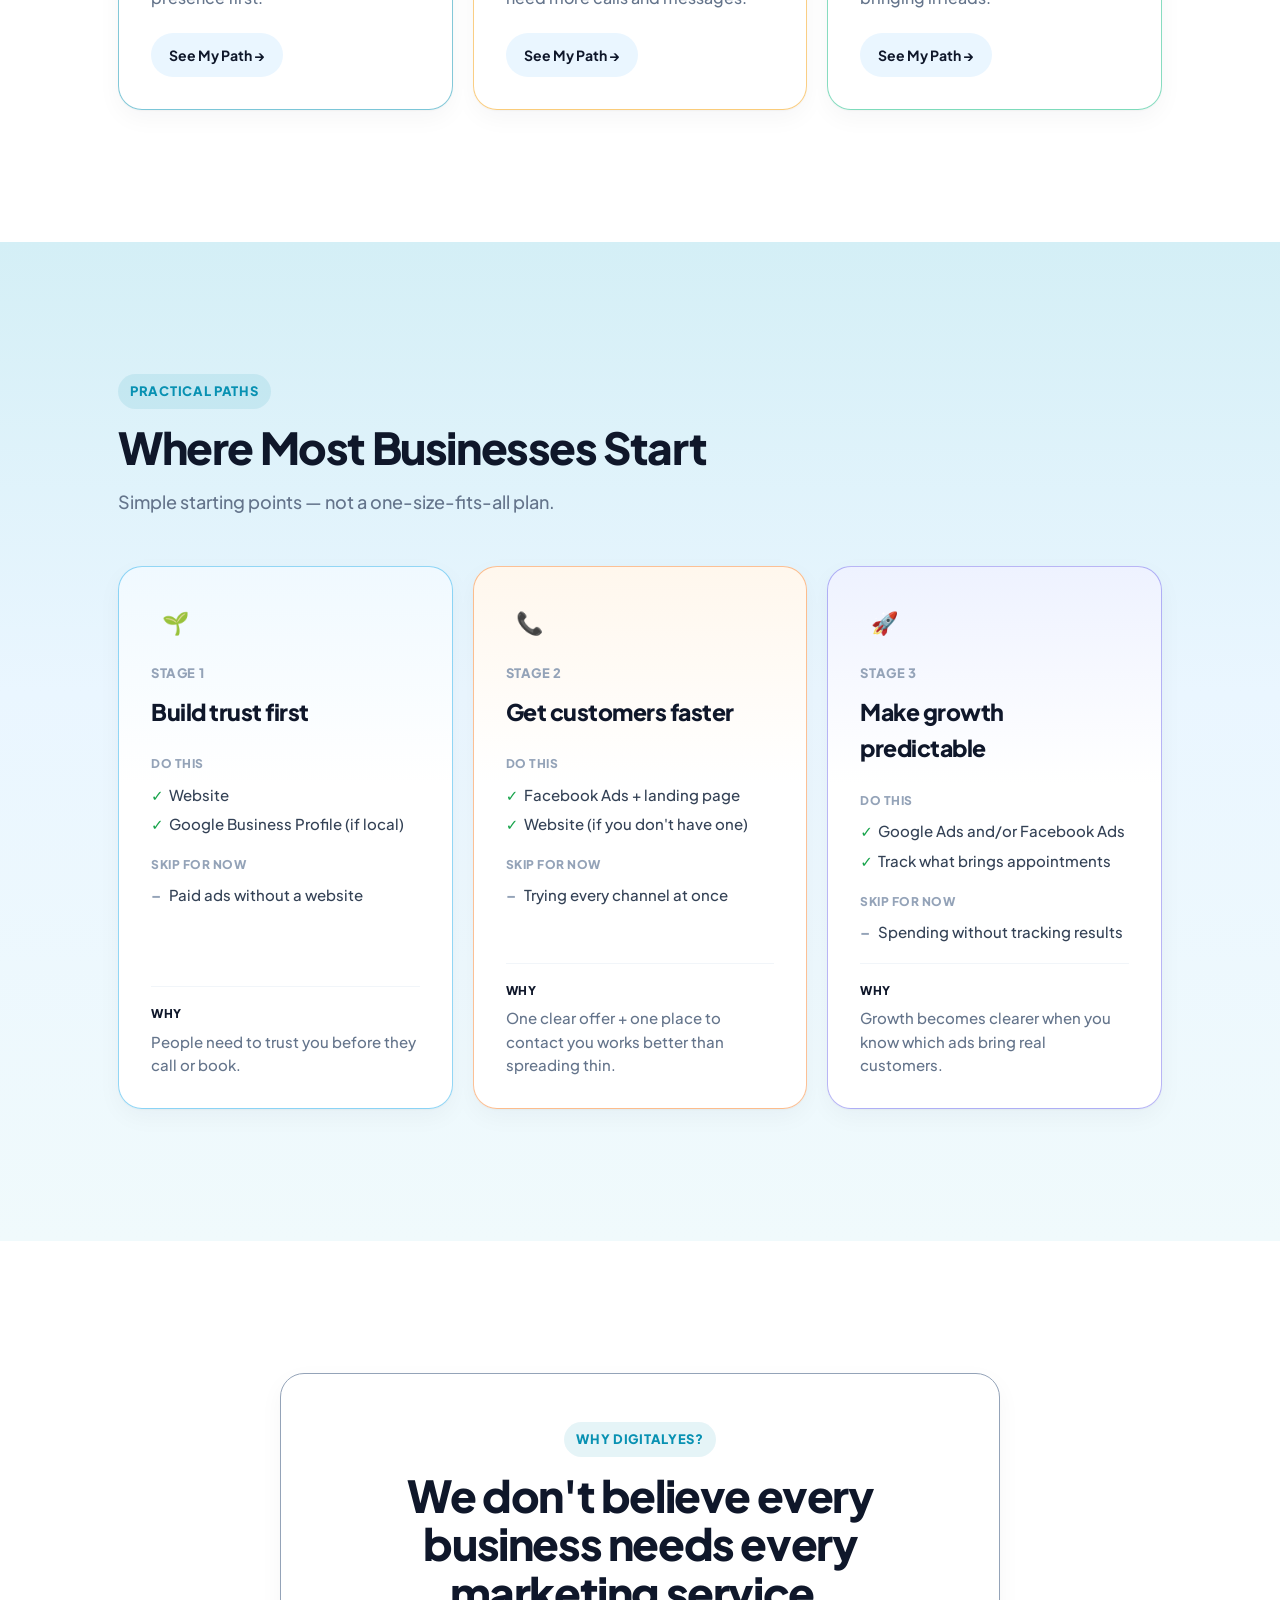
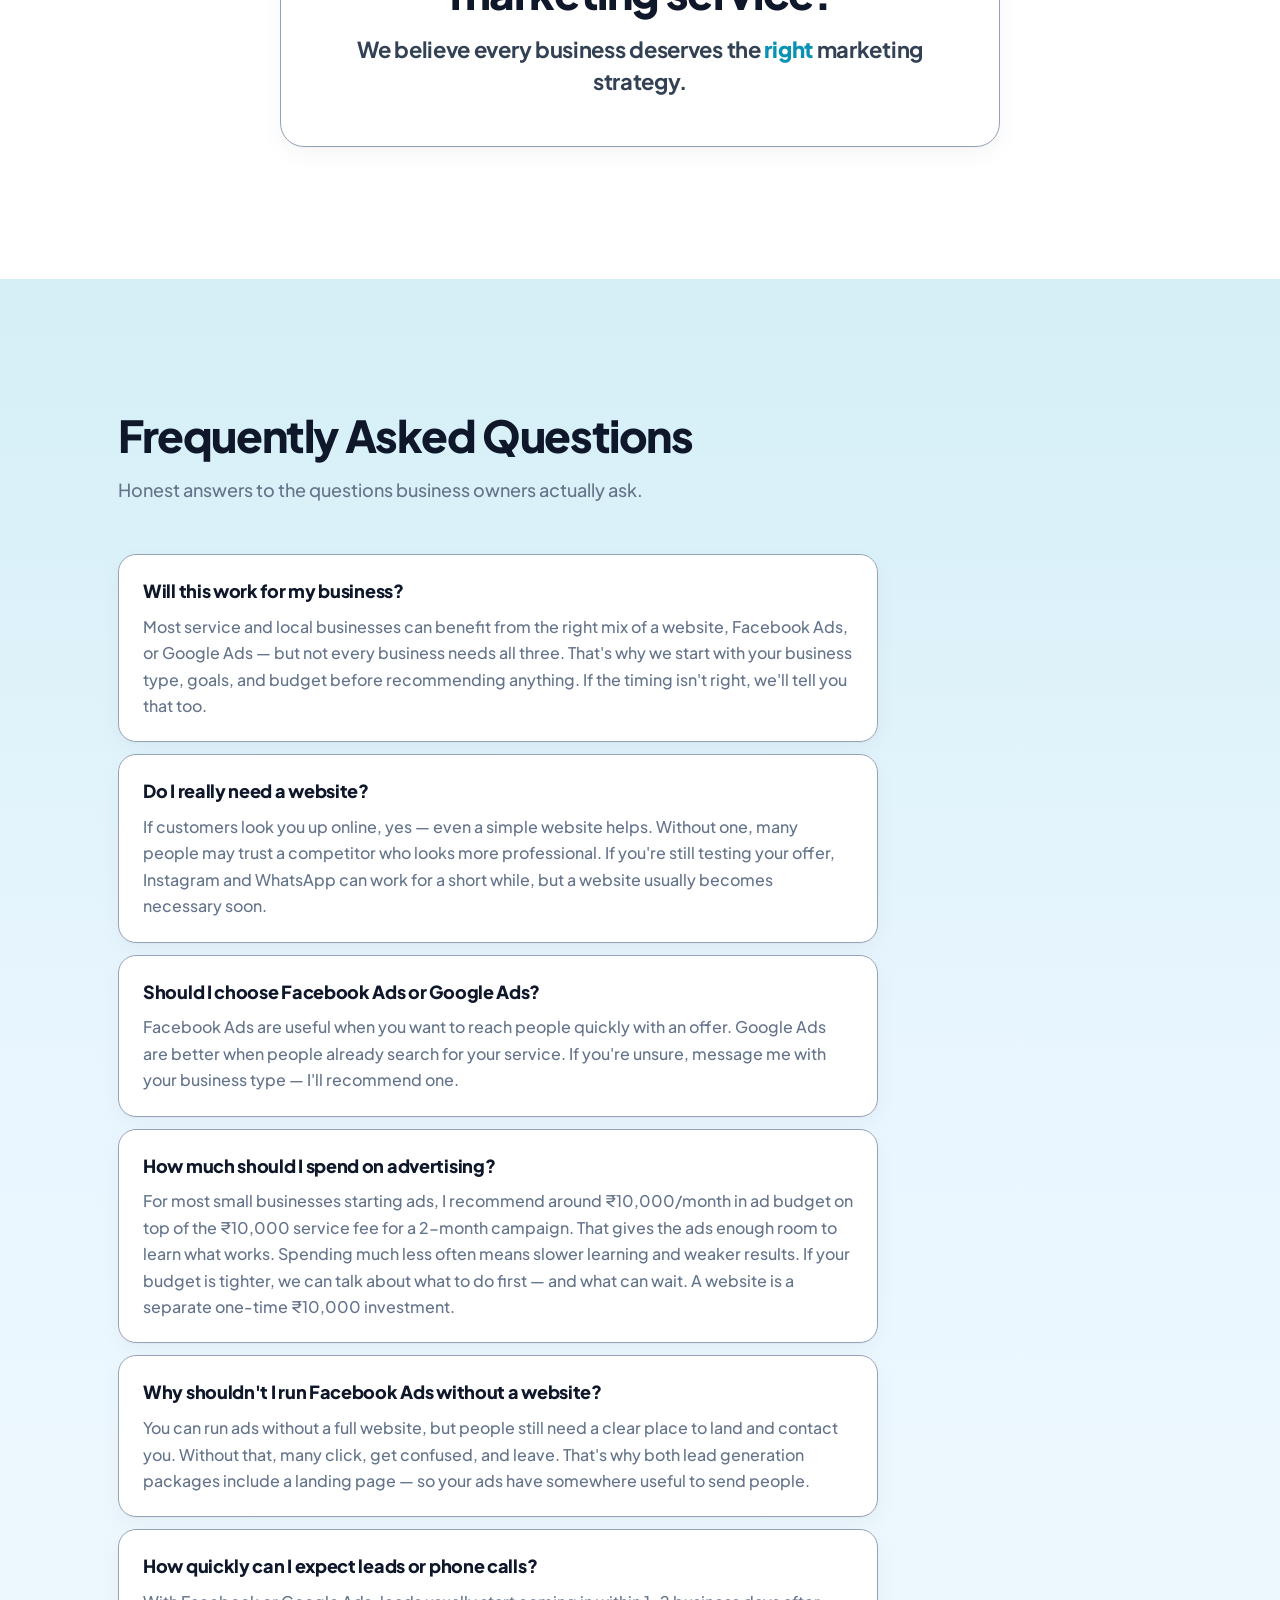
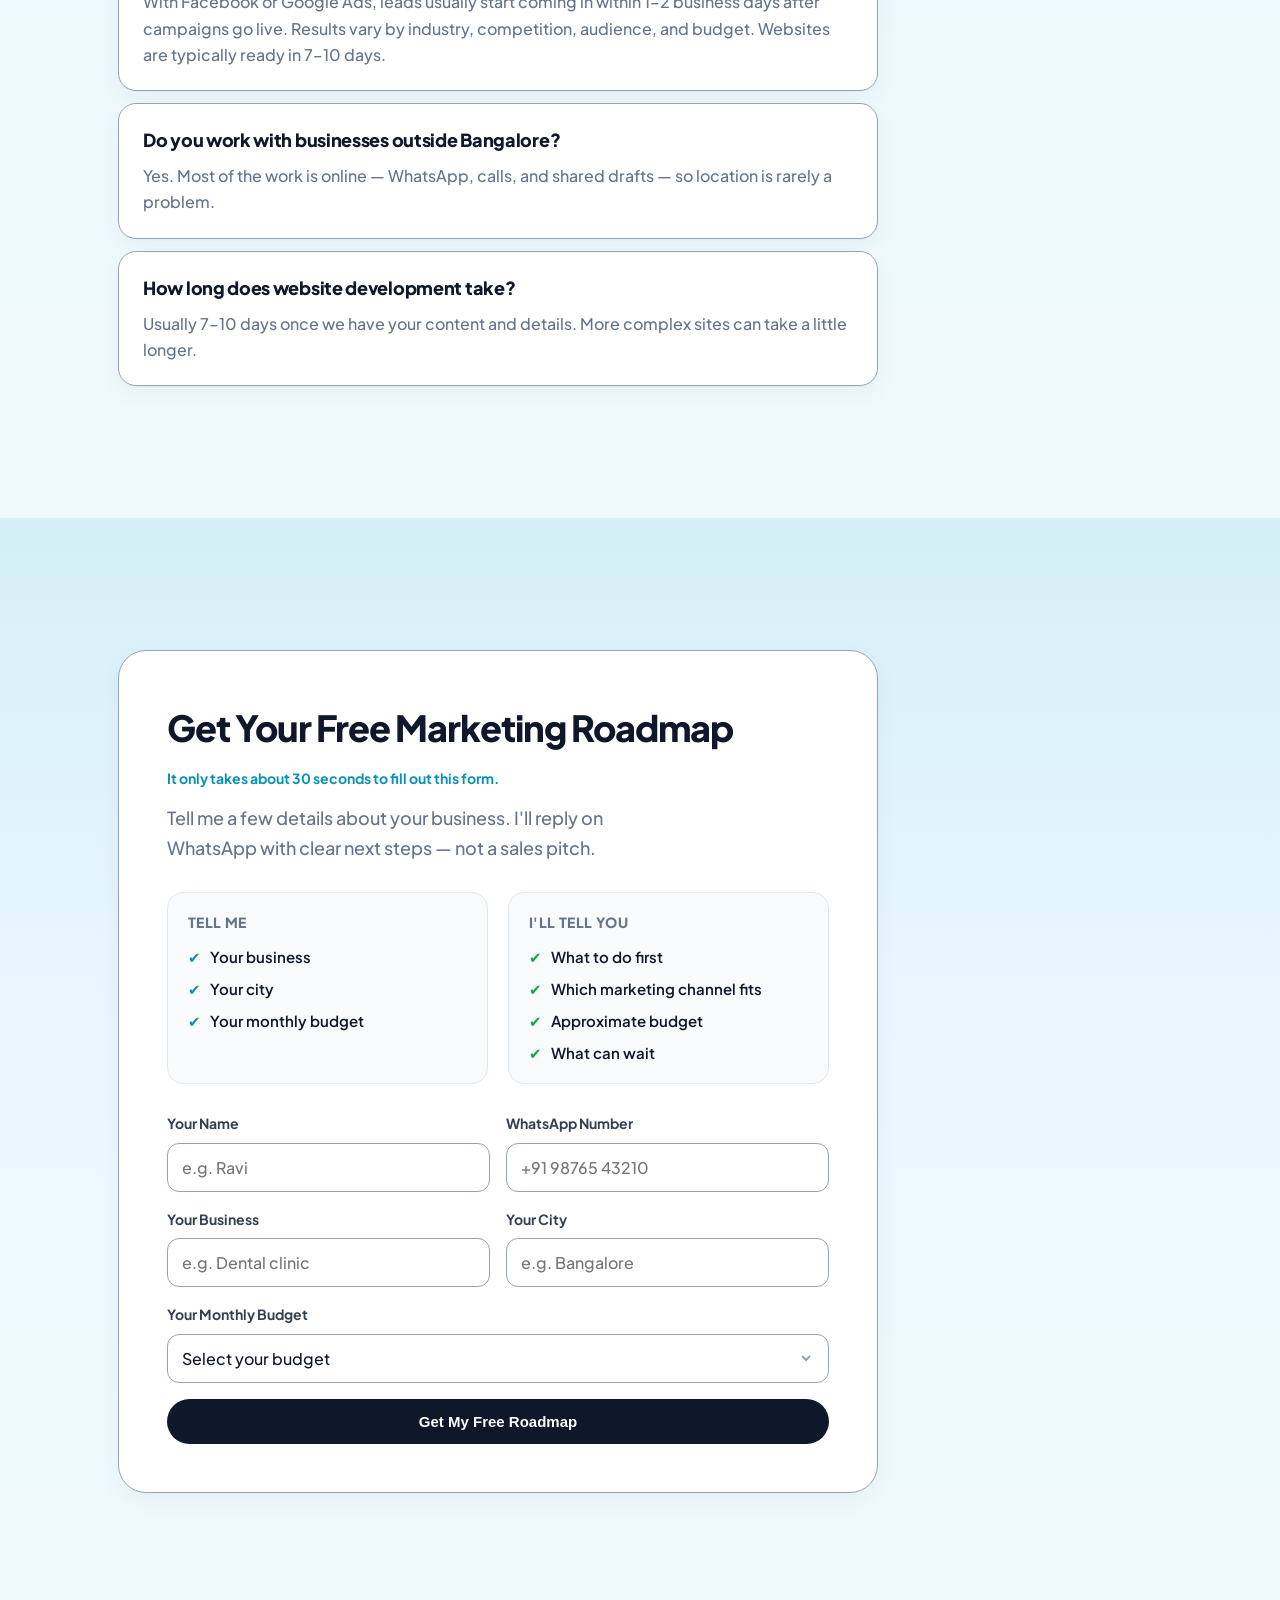
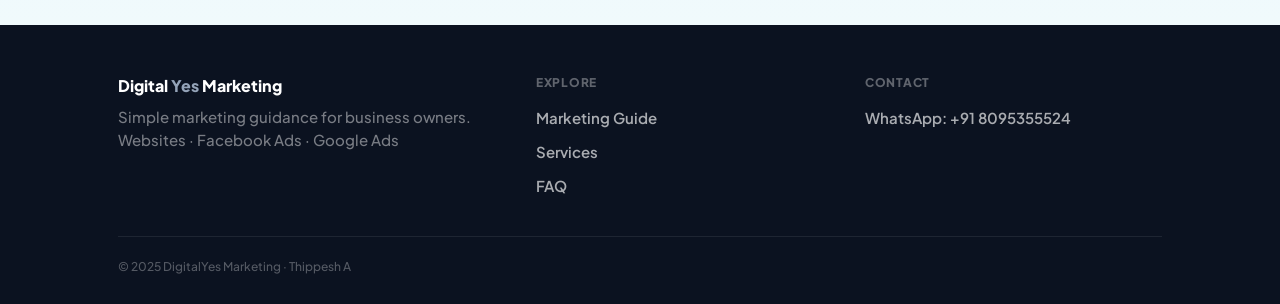
==== commit fd868b8f: "Keep the hero story card in the above-the-fold area. Co-authored-by: Cursor <cursoragent@cursor.com>" ====
--- a/index.html
+++ b/index.html
@@ -241,7 +241,7 @@
       display: grid;
       grid-template-columns: 1.05fr 0.95fr;
       gap: 64px;
-      align-items: stretch;
+      align-items: start;
     }
 
     .hero h1 {
@@ -295,8 +295,11 @@
     .hero-visual {
       padding: 0;
       display: flex;
-      align-items: center;
-      align-self: stretch;
+      align-items: flex-start;
+      align-self: start;
+      width: 100%;
+      position: sticky;
+      top: 96px;
       min-height: 0;
     }
 
@@ -309,8 +312,8 @@
       position: relative;
       overflow: hidden;
       width: 100%;
-      height: 83%;
-      max-height: 83%;
+      height: auto;
+      max-height: calc(100vh - 120px);
       min-height: 0;
       display: flex;
       flex-direction: column;
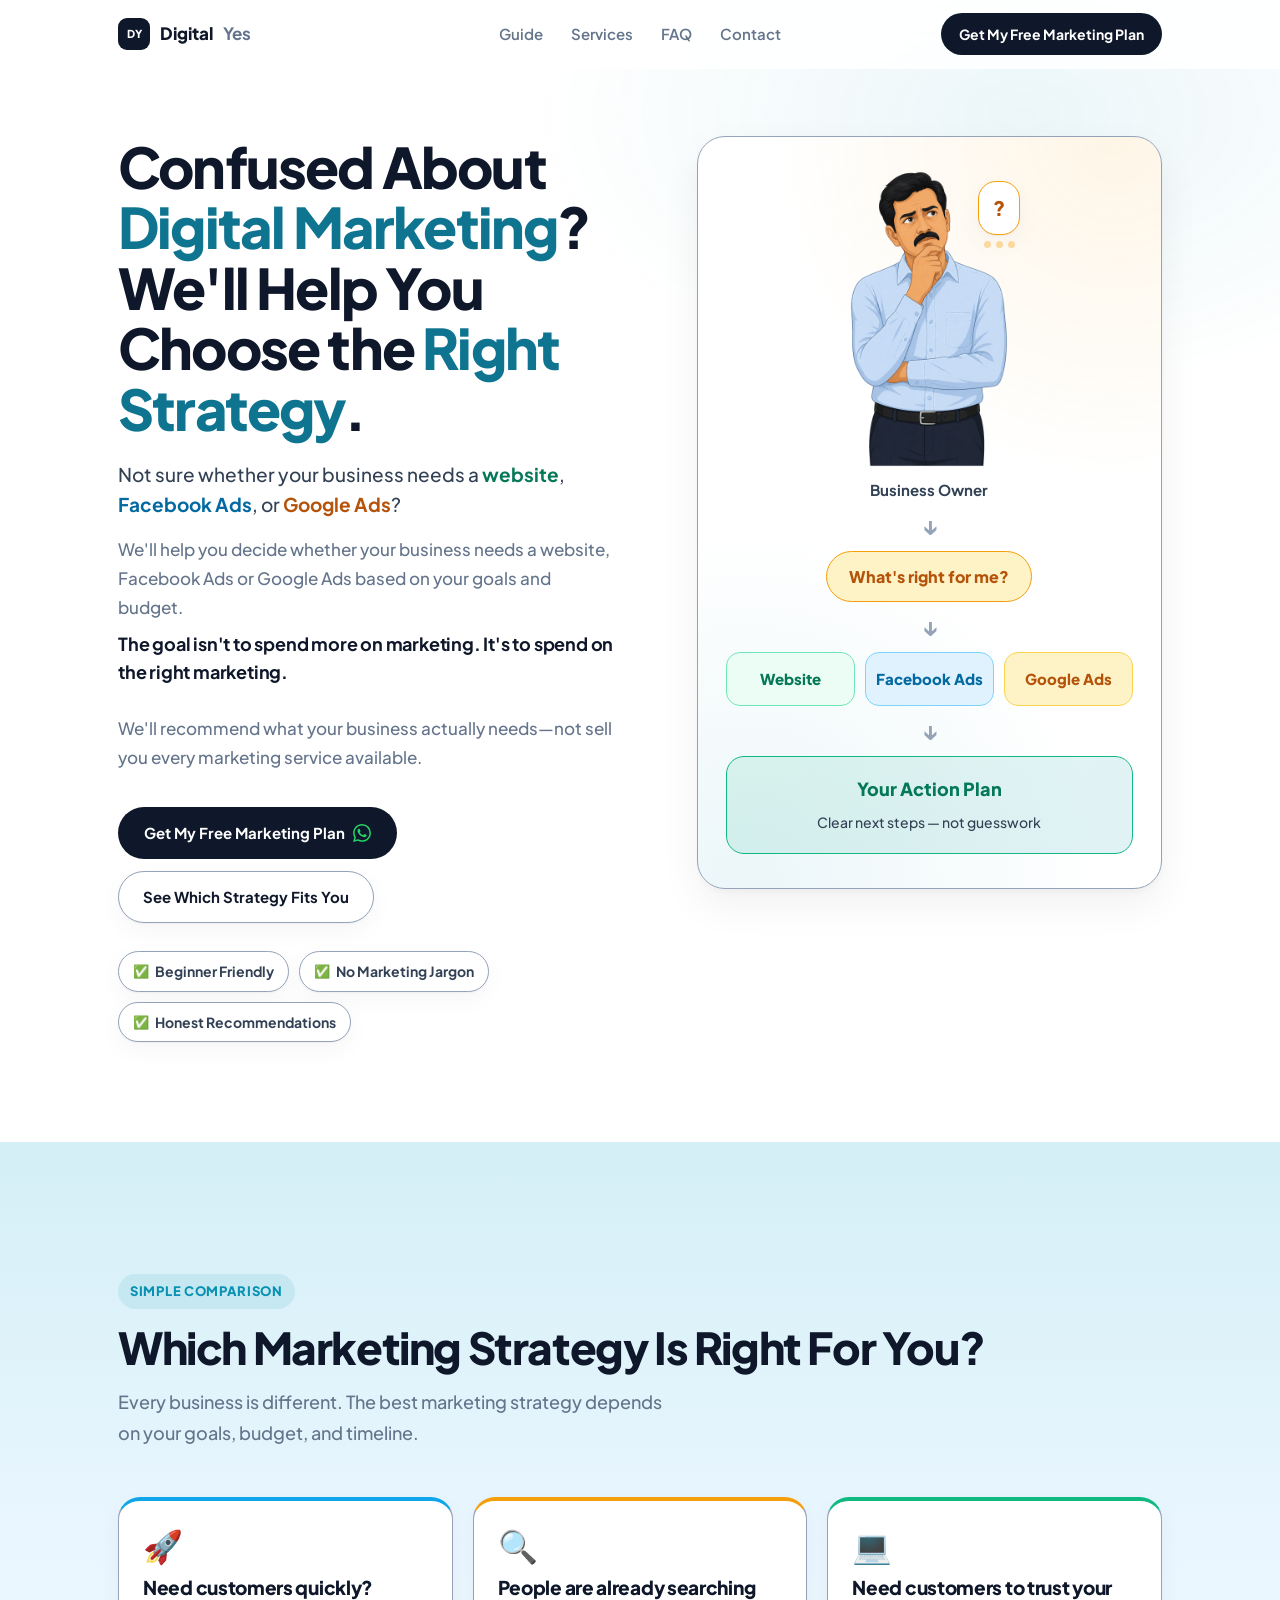
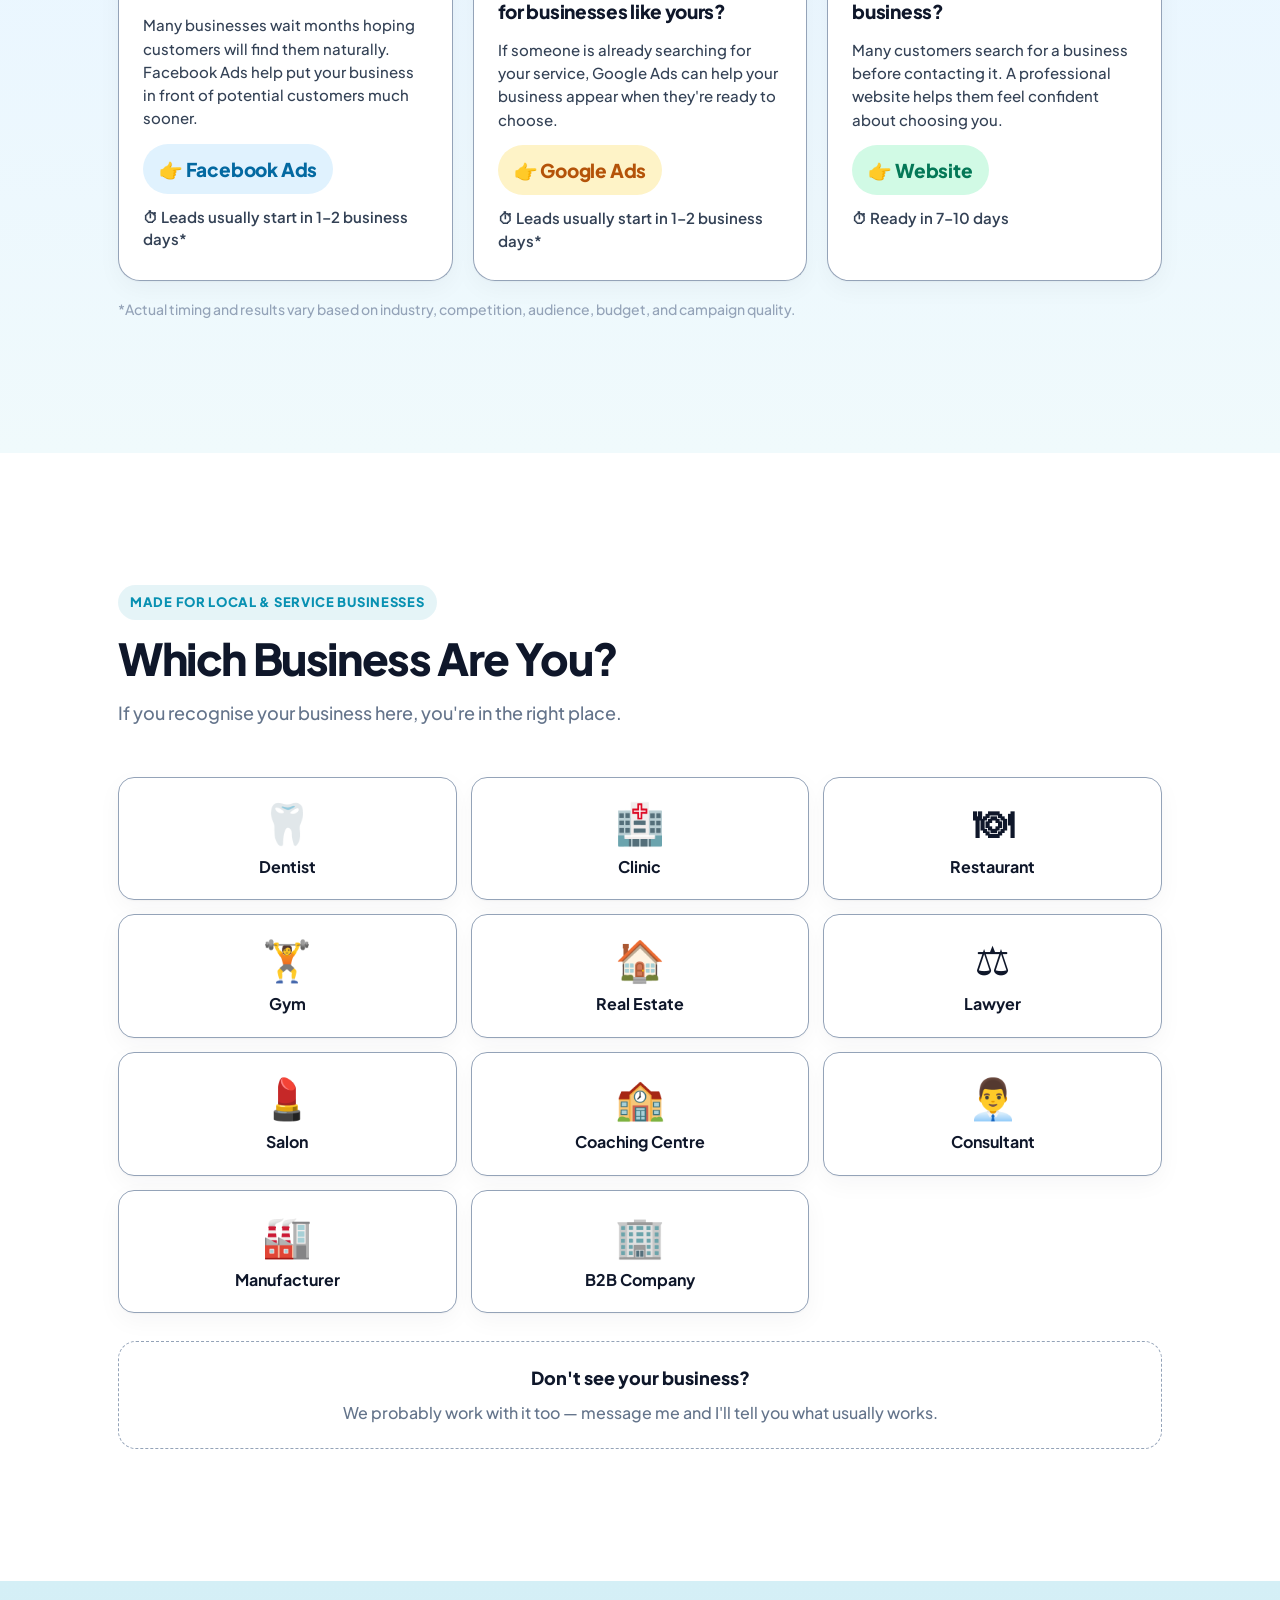
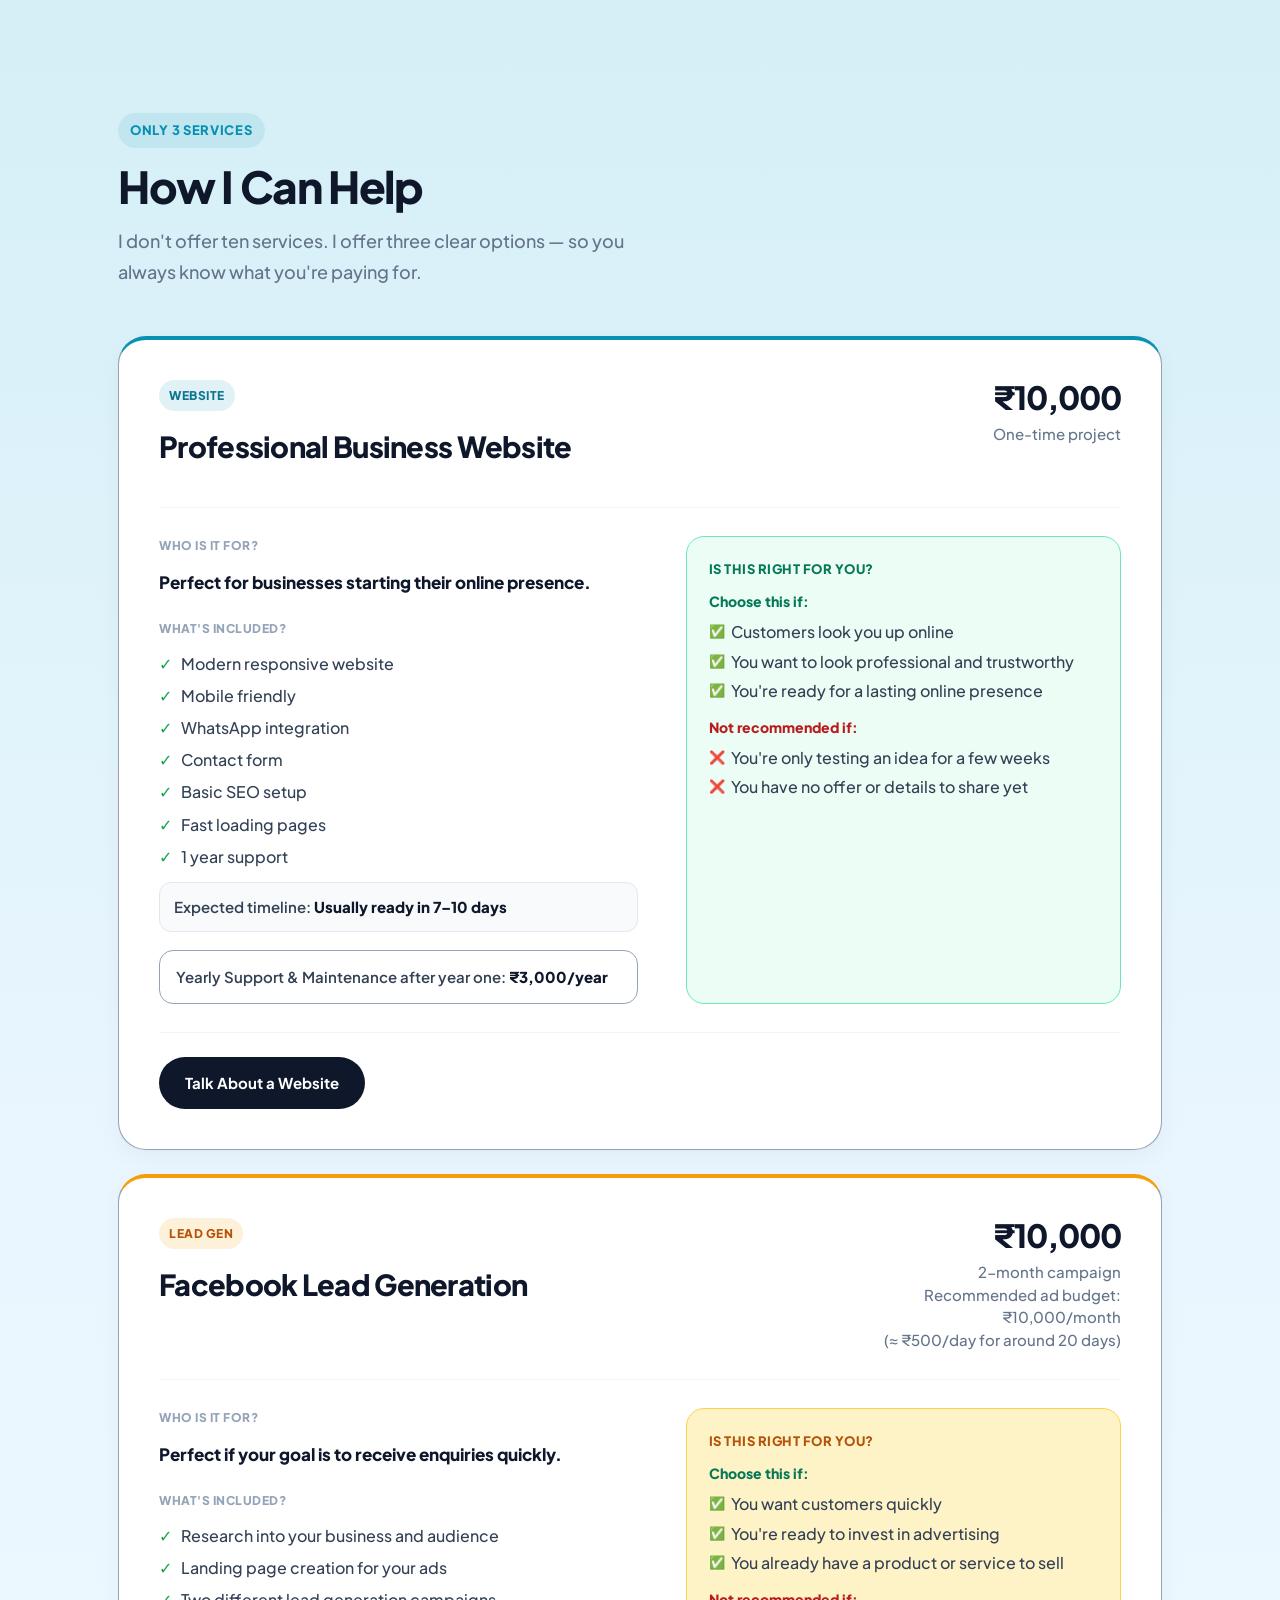
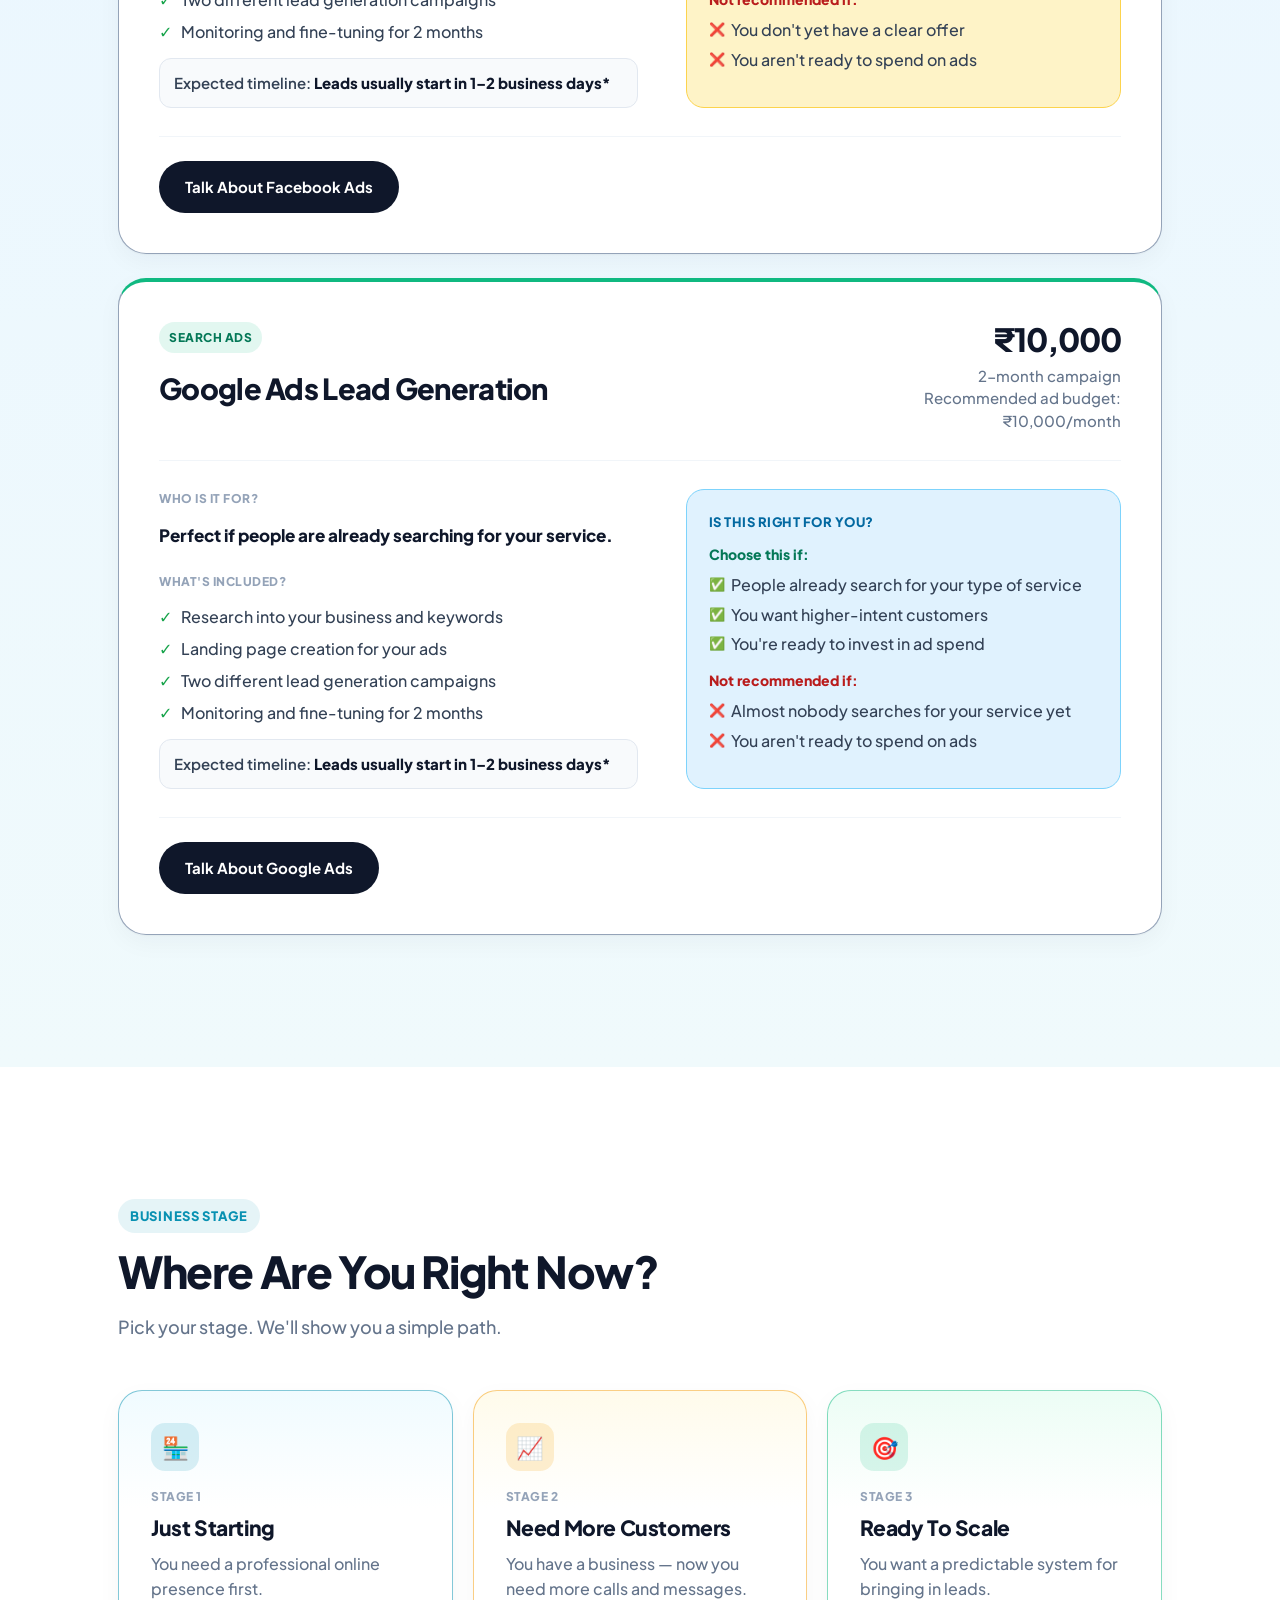
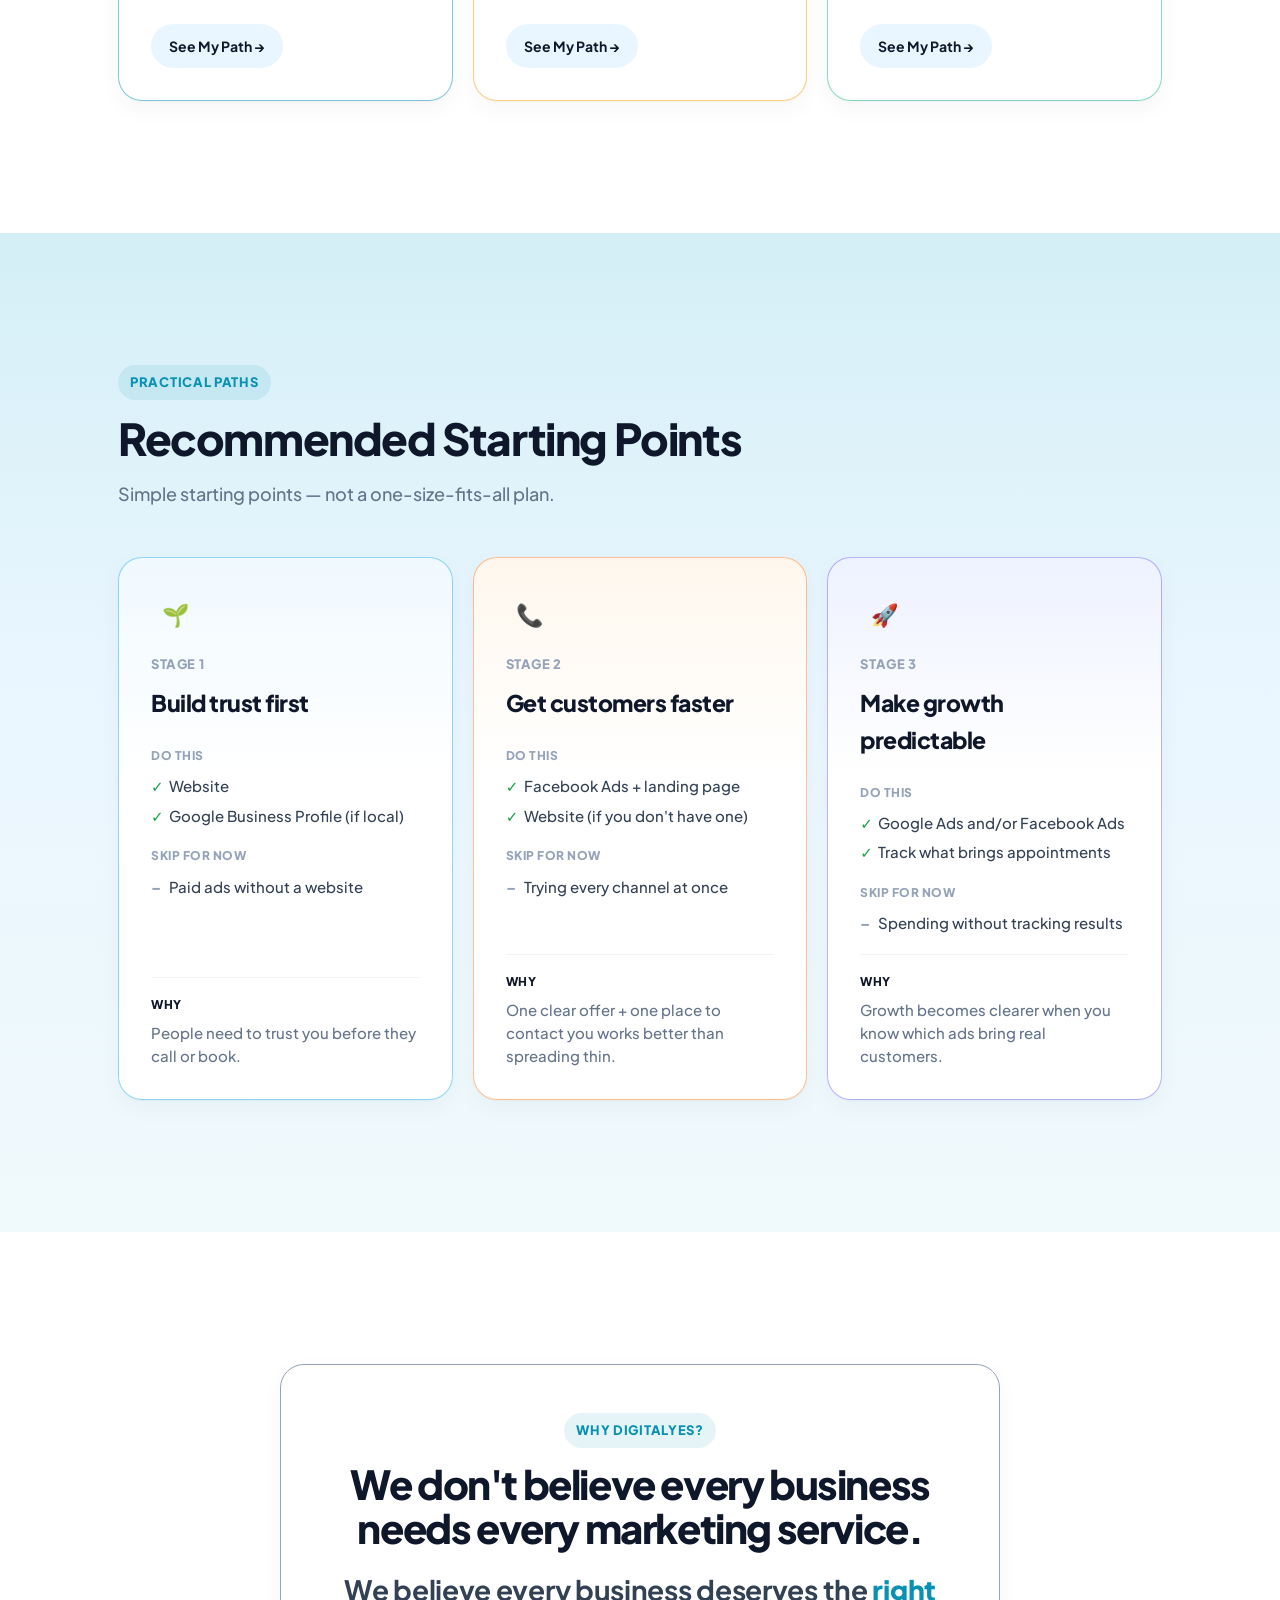
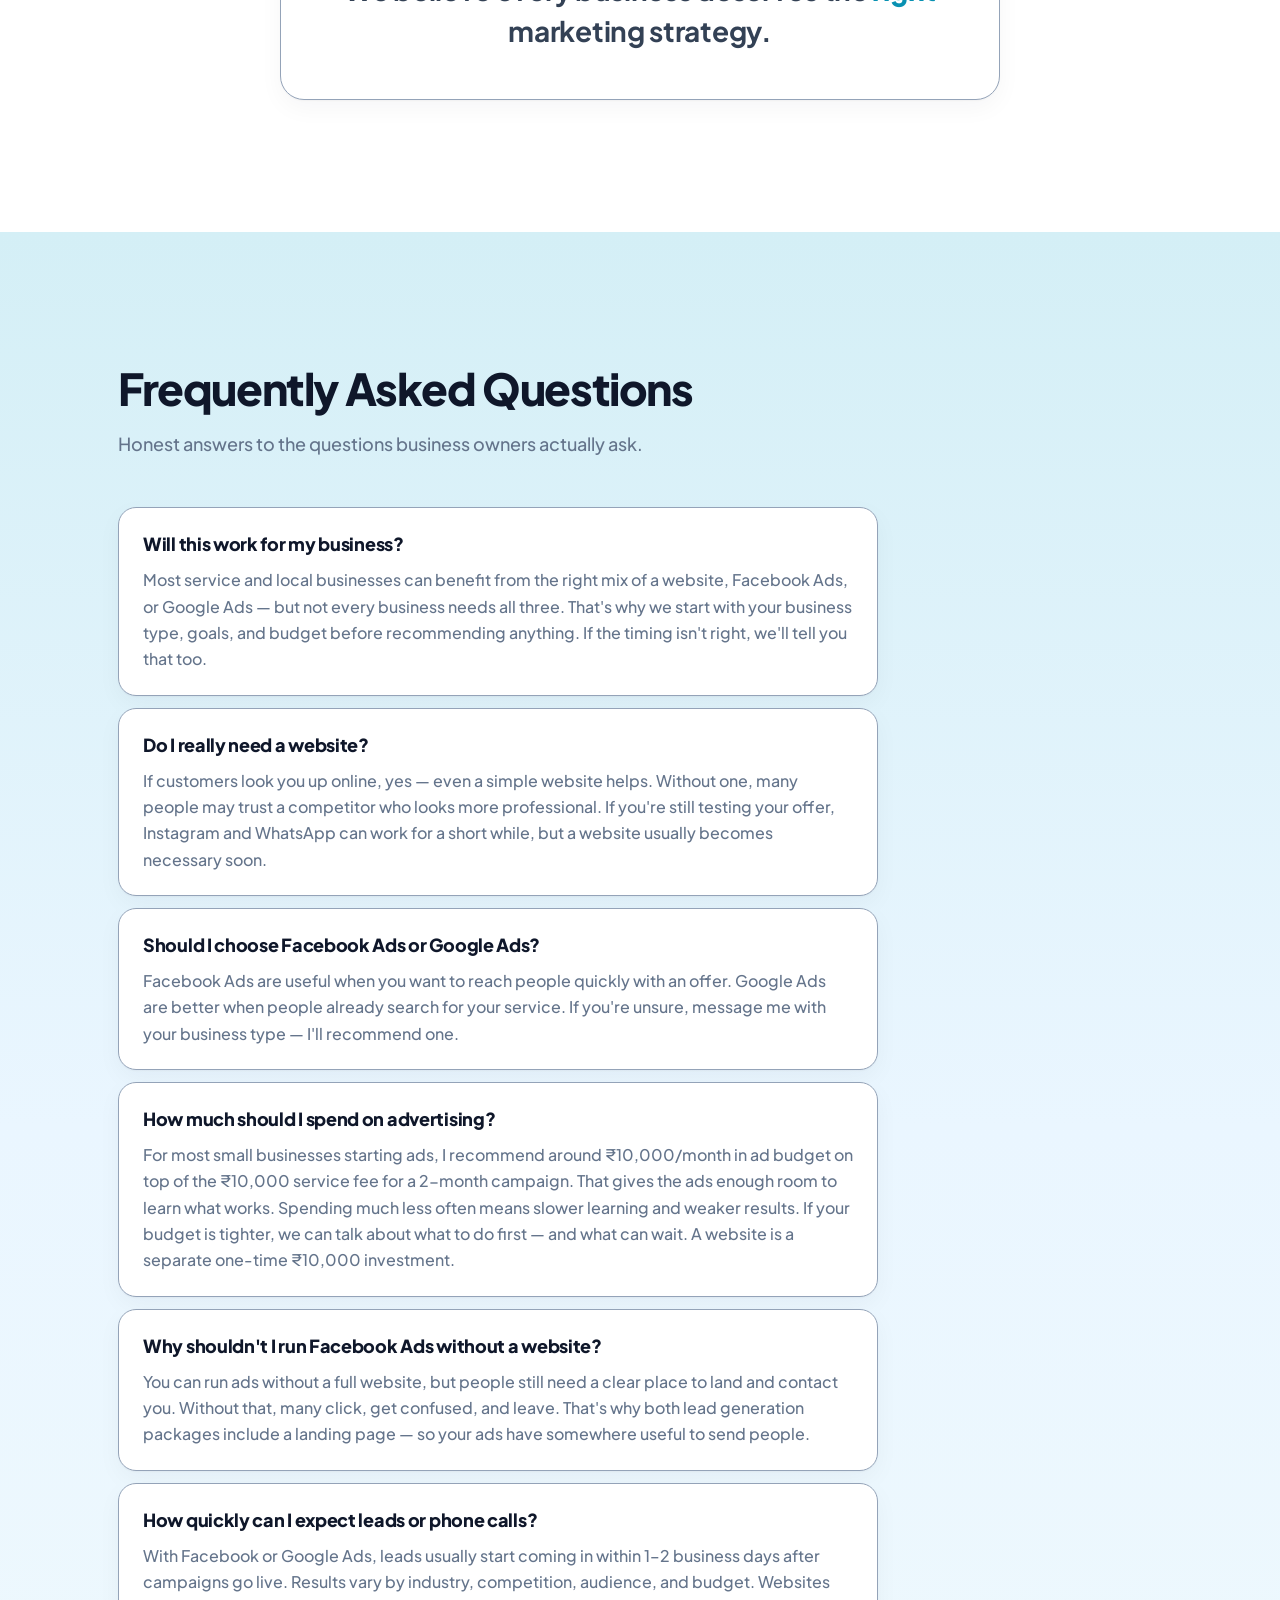
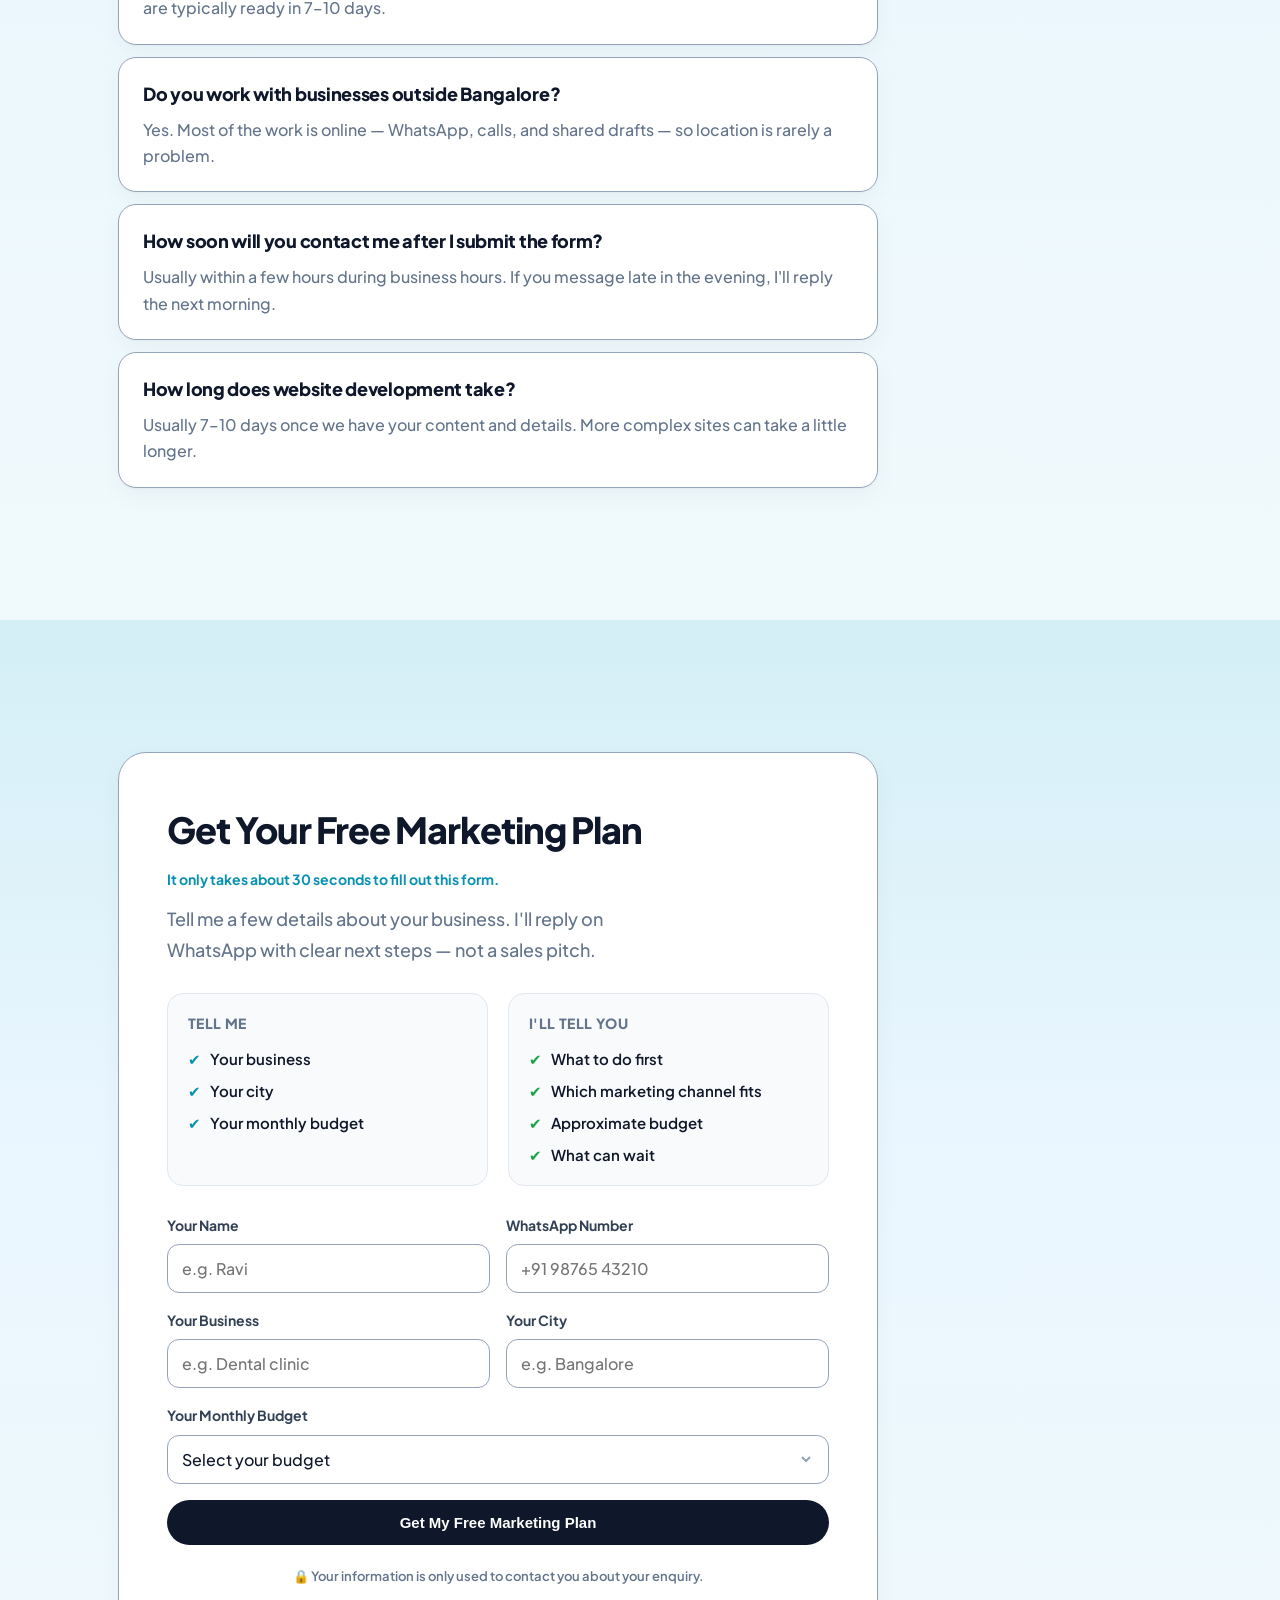
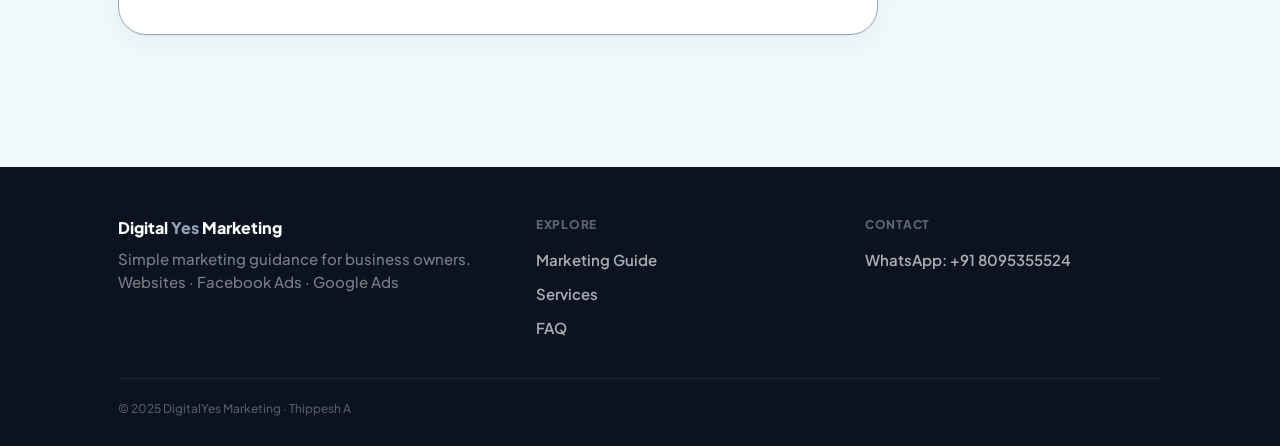
==== commit 553adf33: "Polish copy for clarity and harden mobile layout. Rename plan CTAs, restore trust pills, enlarge key" ====
--- a/index.html
+++ b/index.html
@@ -43,6 +43,7 @@
       line-height: 1.6;
       font-size: 17px;
       -webkit-font-smoothing: antialiased;
+      overflow-x: hidden;
     }
 
     a { text-decoration: none; color: inherit; }
@@ -1529,8 +1530,90 @@
     .hero-sub .hl-web,
     .hero-sub .hl-fb,
     .hero-sub .hl-gads { display: inline; }
+
+    .strategy-card .s-pick {
+      display: inline-flex; align-items: center; gap: 6px;
+      font-size: 19px; font-weight: 800; margin-bottom: 12px;
+      padding: 10px 16px; border-radius: 50px;
+      letter-spacing: -0.2px;
+    }
+    .biz-chip.trust {
+      gap: 6px;
+    }
+    .biz-chip .biz-check {
+      font-size: 13px;
+      line-height: 1;
+    }
+    .help-who strong {
+      font-weight: 800;
+      color: var(--text-1);
+      font-size: 17px;
+    }
+    .why-brand .section-title {
+      font-size: clamp(28px, 3.6vw, 40px);
+      margin-bottom: 20px;
+    }
+    .why-brand-line {
+      font-size: clamp(22px, 2.8vw, 28px);
+      font-weight: 700;
+      color: var(--text-2);
+      line-height: 1.45;
+      letter-spacing: -0.3px;
+    }
+    .form-privacy {
+      margin-top: 14px;
+      font-size: 13px;
+      font-weight: 600;
+      color: var(--text-3);
+      text-align: center;
+      line-height: 1.45;
+    }
+
+    /* Mobile optimization */
+    html { -webkit-text-size-adjust: 100%; }
+    img, svg { max-width: 100%; height: auto; }
+    .container { overflow-wrap: anywhere; }
+
+    @media (max-width: 900px) {
+      .hero-visual { position: static; top: auto; }
+      .confused-panel { max-height: none; }
+      .biz-strip { gap: 8px; }
+      .biz-chip { font-size: 13px; padding: 7px 12px; }
+      .why-brand { padding: 36px 22px; }
+      .talk-split { grid-template-columns: 1fr; }
+      .story-options .choice-tile { font-size: 14px; padding: 14px 8px; }
+      .owner-art { width: 160px; max-height: 210px; }
+      .section-title { font-size: clamp(26px, 7vw, 34px); }
+      .hero h1 { font-size: clamp(30px, 8vw, 40px); letter-spacing: -1.2px; }
+      .hero-sub { font-size: 17px; }
+      .hero-support, .positioning-line { font-size: 16px; }
+      .strategy-card .s-pick { font-size: 18px; }
+      input, select, textarea { font-size: 16px !important; }
+      .lead-submit, .btn-primary, .btn-secondary { min-height: 48px; }
+      .nav-container { padding: 0 18px; }
+      .container { padding: 0 18px; }
+    }
+
+    @media (max-width: 600px) {
+      .hero { padding: 100px 0 56px; }
+      .section { padding: 64px 0; }
+      .hero-grid { gap: 28px; }
+      .confused-panel { padding: 22px 16px; border-radius: 20px; }
+      .story-flow { gap: 10px; }
+      .story-question { font-size: 14px; padding: 10px 14px; }
+      .story-outcome strong { font-size: 16px; }
+      .biz-type-grid { grid-template-columns: 1fr 1fr; gap: 10px; }
+      .biz-type { padding: 16px 10px 14px; font-size: 14px; }
+      .biz-type .bt-icon { font-size: 32px; }
+      .help-card, .talk-card { padding: 24px 18px; border-radius: 20px; }
+      .help-top { gap: 16px; }
+      .faq-item { padding: 18px 16px; }
+      .footer-inner { gap: 28px; }
+      .form-privacy { font-size: 12px; }
+    }
+
   </style>
-  <script defer src="https://cloud.umami.is/script.js" data-website-id="3a1aca4d-18f7-47f1-aba2-35dbbecfd51e"></script>
+  <script defer src="https://cloud.umami.is/script.js" data-website-id="3a1aca4d-18f7-47f1-aba2-35dbbecfd51e" data-auto-track="true"></script>
 </head>
 <body>
 
@@ -1546,8 +1629,8 @@
         <a href="#faq">FAQ</a>
         <a href="contact.html">Contact</a>
       </div>
-      <a href="https://wa.me/918095355524?text=Hi%2C%20I%27d%20like%20my%20free%20marketing%20roadmap." target="_blank" rel="noopener" class="nav-cta burn-cta">
-        Get My Free Roadmap
+      <a href="https://wa.me/918095355524?text=Hi%2C%20I%27d%20like%20my%20free%20marketing%20plan." target="_blank" rel="noopener" class="nav-cta burn-cta">
+        Get My Free Marketing Plan
       </a>
       <button class="mobile-menu-btn" onclick="toggleMenu()" aria-label="Menu">
         <svg width="22" height="22" fill="none" stroke="currentColor" stroke-width="2"><path d="M3 7h16M3 12h16M3 17h16"/></svg>
@@ -1558,8 +1641,8 @@
       <a href="#help" onclick="closeMenu()">Services</a>
       <a href="#faq" onclick="closeMenu()">FAQ</a>
       <a href="contact.html">Contact</a>
-      <a href="https://wa.me/918095355524?text=Hi%2C%20I%27d%20like%20my%20free%20marketing%20roadmap." target="_blank" rel="noopener" class="mobile-cta burn-cta">
-        Get My Free Roadmap
+      <a href="https://wa.me/918095355524?text=Hi%2C%20I%27d%20like%20my%20free%20marketing%20plan." target="_blank" rel="noopener" class="mobile-cta burn-cta">
+        Get My Free Marketing Plan
       </a>
     </div>
   </nav>
@@ -1573,21 +1656,20 @@
           <p class="hero-sub reveal d1">
             Not sure whether your business needs a <span class="hl-web">website</span>, <span class="hl-fb">Facebook Ads</span>, or <span class="hl-gads">Google Ads</span>?
           </p>
-          <p class="hero-support reveal d1" style="margin-bottom:16px;">We'll help you understand which one makes the most sense based on your business, goals, and budget.</p>
+          <p class="hero-support reveal d1" style="margin-bottom:16px;">We'll help you decide whether your business needs a website, Facebook Ads or Google Ads based on your goals and budget.</p>
           <p class="positioning-line reveal d1">The goal isn't to spend more on marketing. It's to spend on the right marketing.</p>
           <p class="hero-support reveal d1">We'll recommend what your business actually needs—not sell you every marketing service available.</p>
           <div class="hero-actions reveal d2">
-            <a href="https://wa.me/918095355524?text=Hi%2C%20I%27d%20like%20my%20free%20marketing%20roadmap." target="_blank" rel="noopener" class="btn-primary pulse burn-cta">
-              Get My Free Marketing Roadmap
+            <a href="https://wa.me/918095355524?text=Hi%2C%20I%27d%20like%20my%20free%20marketing%20plan." target="_blank" rel="noopener" class="btn-primary pulse burn-cta">
+              Get My Free Marketing Plan
               <svg class="wa-icon" viewBox="0 0 24 24" fill="#25D366"><path d="M17.472 14.382c-.297-.149-1.758-.867-2.03-.967-.273-.099-.471-.148-.67.15-.197.297-.767.966-.94 1.164-.173.199-.347.223-.644.075-.297-.15-1.255-.463-2.39-1.475-.883-.788-1.48-1.761-1.653-2.059-.173-.297-.018-.458.13-.606.134-.133.298-.347.446-.52.149-.174.198-.298.298-.497.099-.198.05-.371-.025-.52-.075-.149-.669-1.612-.916-2.207-.242-.579-.487-.5-.669-.51-.173-.008-.371-.01-.57-.01-.198 0-.52.074-.792.372-.272.297-1.04 1.016-1.04 2.479 0 1.462 1.065 2.875 1.213 3.074.149.198 2.096 3.2 5.077 4.487.709.306 1.262.489 1.694.625.712.227 1.36.195 1.871.118.571-.085 1.758-.719 2.006-1.413.248-.694.248-1.289.173-1.413-.074-.124-.272-.198-.57-.347m-5.421 7.403h-.004a9.87 9.87 0 01-5.031-1.378l-.361-.214-3.741.982.998-3.648-.235-.374a9.86 9.86 0 01-1.51-5.26c.001-5.45 4.436-9.884 9.888-9.884 2.64 0 5.122 1.03 6.988 2.898a9.825 9.825 0 012.893 6.994c-.003 5.45-4.435 9.884-9.883 9.884m8.413-18.297A11.815 11.815 0 0012.05 0C5.495 0 .16 5.335.157 11.892c0 2.096.547 4.142 1.588 5.945L.057 24l6.305-1.654a11.882 11.882 0 005.683 1.448h.005c6.554 0 11.89-5.335 11.893-11.893a11.821 11.821 0 00-3.48-8.413z"/></svg>
             </a>
             <a href="#guide" class="btn-secondary">See Which Strategy Fits You</a>
           </div>
           <div class="biz-strip reveal d2">
-            <span class="biz-chip"><span class="biz-dot teal"></span> Websites from ₹10,000</span>
-            <span class="biz-chip"><span class="biz-dot amber"></span> Ads that bring customers</span>
-            <span class="biz-chip"><span class="biz-dot green"></span> Clear pricing</span>
-            <span class="biz-chip"><span class="biz-dot coral"></span> WhatsApp support</span>
+            <span class="biz-chip trust"><span class="biz-check">✅</span> Beginner Friendly</span>
+            <span class="biz-chip trust"><span class="biz-check">✅</span> No Marketing Jargon</span>
+            <span class="biz-chip trust"><span class="biz-check">✅</span> Honest Recommendations</span>
           </div>
         </div>
 
@@ -1707,7 +1789,7 @@
           <div class="help-body">
             <div class="help-block">
               <h4>Who is it for?</h4>
-              <p class="help-who">Businesses that want customers to trust them online — before they call, message, or walk in.</p>
+              <p class="help-who"><strong>Perfect for businesses starting their online presence.</strong></p>
               <h4 style="margin-top:22px;">What's included?</h4>
               <ul>
                 <li>Modern responsive website</li>
@@ -1761,7 +1843,7 @@
           <div class="help-body">
             <div class="help-block">
               <h4>Who is it for?</h4>
-              <p class="help-who">Perfect if you want to start getting customer enquiries quickly.</p>
+              <p class="help-who"><strong>Perfect if your goal is to receive enquiries quickly.</strong></p>
               <h4 style="margin-top:22px;">What's included?</h4>
               <ul>
                 <li>Research into your business and audience</li>
@@ -1811,7 +1893,7 @@
           <div class="help-body">
             <div class="help-block">
               <h4>Who is it for?</h4>
-              <p class="help-who">Perfect when people are already searching for the products or services you offer.</p>
+              <p class="help-who"><strong>Perfect if people are already searching for your service.</strong></p>
               <h4 style="margin-top:22px;">What's included?</h4>
               <ul>
                 <li>Research into your business and keywords</li>
@@ -1887,7 +1969,7 @@
   <section id="roadmaps" class="section section--b">
     <div class="container">
       <div class="section-eyebrow reveal">Practical paths</div>
-      <h2 class="section-title reveal">Where Most Businesses Start</h2>
+      <h2 class="section-title reveal">Recommended Starting Points</h2>
       <p class="section-sub reveal d1">Simple starting points — not a one-size-fits-all plan.</p>
 
       <div class="roadmap-grid">
@@ -2010,6 +2092,10 @@
           <h3>Do you work with businesses outside Bangalore?</h3>
           <p>Yes. Most of the work is online — WhatsApp, calls, and shared drafts — so location is rarely a problem.</p>
         </div>
+        <div class="faq-item reveal">
+          <h3>How soon will you contact me after I submit the form?</h3>
+          <p>Usually within a few hours during business hours. If you message late in the evening, I'll reply the next morning.</p>
+        </div>
         <div class="faq-item reveal d1">
           <h3>How long does website development take?</h3>
           <p>Usually 7–10 days once we have your content and details. More complex sites can take a little longer.</p>
@@ -2022,7 +2108,7 @@
   <section id="talk" class="section section--b">
     <div class="container">
       <div class="talk-card reveal">
-        <h2>Get Your Free Marketing Roadmap</h2>
+        <h2>Get Your Free Marketing Plan</h2>
         <p class="form-ease">It only takes about 30 seconds to fill out this form.</p>
         <p>Tell me a few details about your business. I'll reply on WhatsApp with clear next steps — not a sales pitch.</p>
 
@@ -2075,7 +2161,8 @@
             </select>
           </div>
           <div class="lead-field full">
-            <button type="submit" class="btn-primary lead-submit burn-cta" id="lead-submit">Get My Free Roadmap</button>
+            <button type="submit" class="btn-primary lead-submit burn-cta" id="lead-submit">Get My Free Marketing Plan</button>
+            <p class="form-privacy">🔒 Your information is only used to contact you about your enquiry.</p>
           </div>
           <p id="lead-msg" class="lead-msg" role="status"></p>
         </form>
@@ -2123,6 +2210,19 @@
       document.getElementById('mobile-menu').style.display = 'none';
     }
 
+
+    document.querySelectorAll('a[href*="wa.me"], .burn-cta, #lead-form').forEach((el) => {
+      if (el.id === 'lead-form') {
+        el.addEventListener('submit', () => {
+          if (window.umami) umami.track('Lead Form Submit');
+        });
+      } else {
+        el.addEventListener('click', () => {
+          if (window.umami) umami.track('WhatsApp CTA Click');
+        });
+      }
+    });
+
     const leadForm = document.getElementById('lead-form');
     if (leadForm) {
       leadForm.addEventListener('submit', async (e) => {
@@ -2160,14 +2260,14 @@
               business,
               city,
               budget,
-              _subject: 'Free Marketing Roadmap request — DigitalYes',
+              _subject: 'Free Marketing Plan request — DigitalYes',
               _template: 'table'
             })
           });
           const data = await res.json().catch(() => ({}));
           if (res.ok) {
             msg.className = 'lead-msg ok';
-            msg.textContent = 'Thanks! I’ll reply on WhatsApp with your roadmap soon.';
+            msg.textContent = 'Thanks! I’ll reply on WhatsApp with your plan soon.';
             leadForm.reset();
           } else {
             throw new Error(data.message || 'Could not send. Please try WhatsApp.');
@@ -2177,7 +2277,7 @@
           msg.textContent = err.message || 'Something went wrong. Please message on WhatsApp.';
         } finally {
           btn.disabled = false;
-          btn.textContent = 'Get My Free Roadmap';
+          btn.textContent = 'Get My Free Marketing Plan';
         }
       });
     }
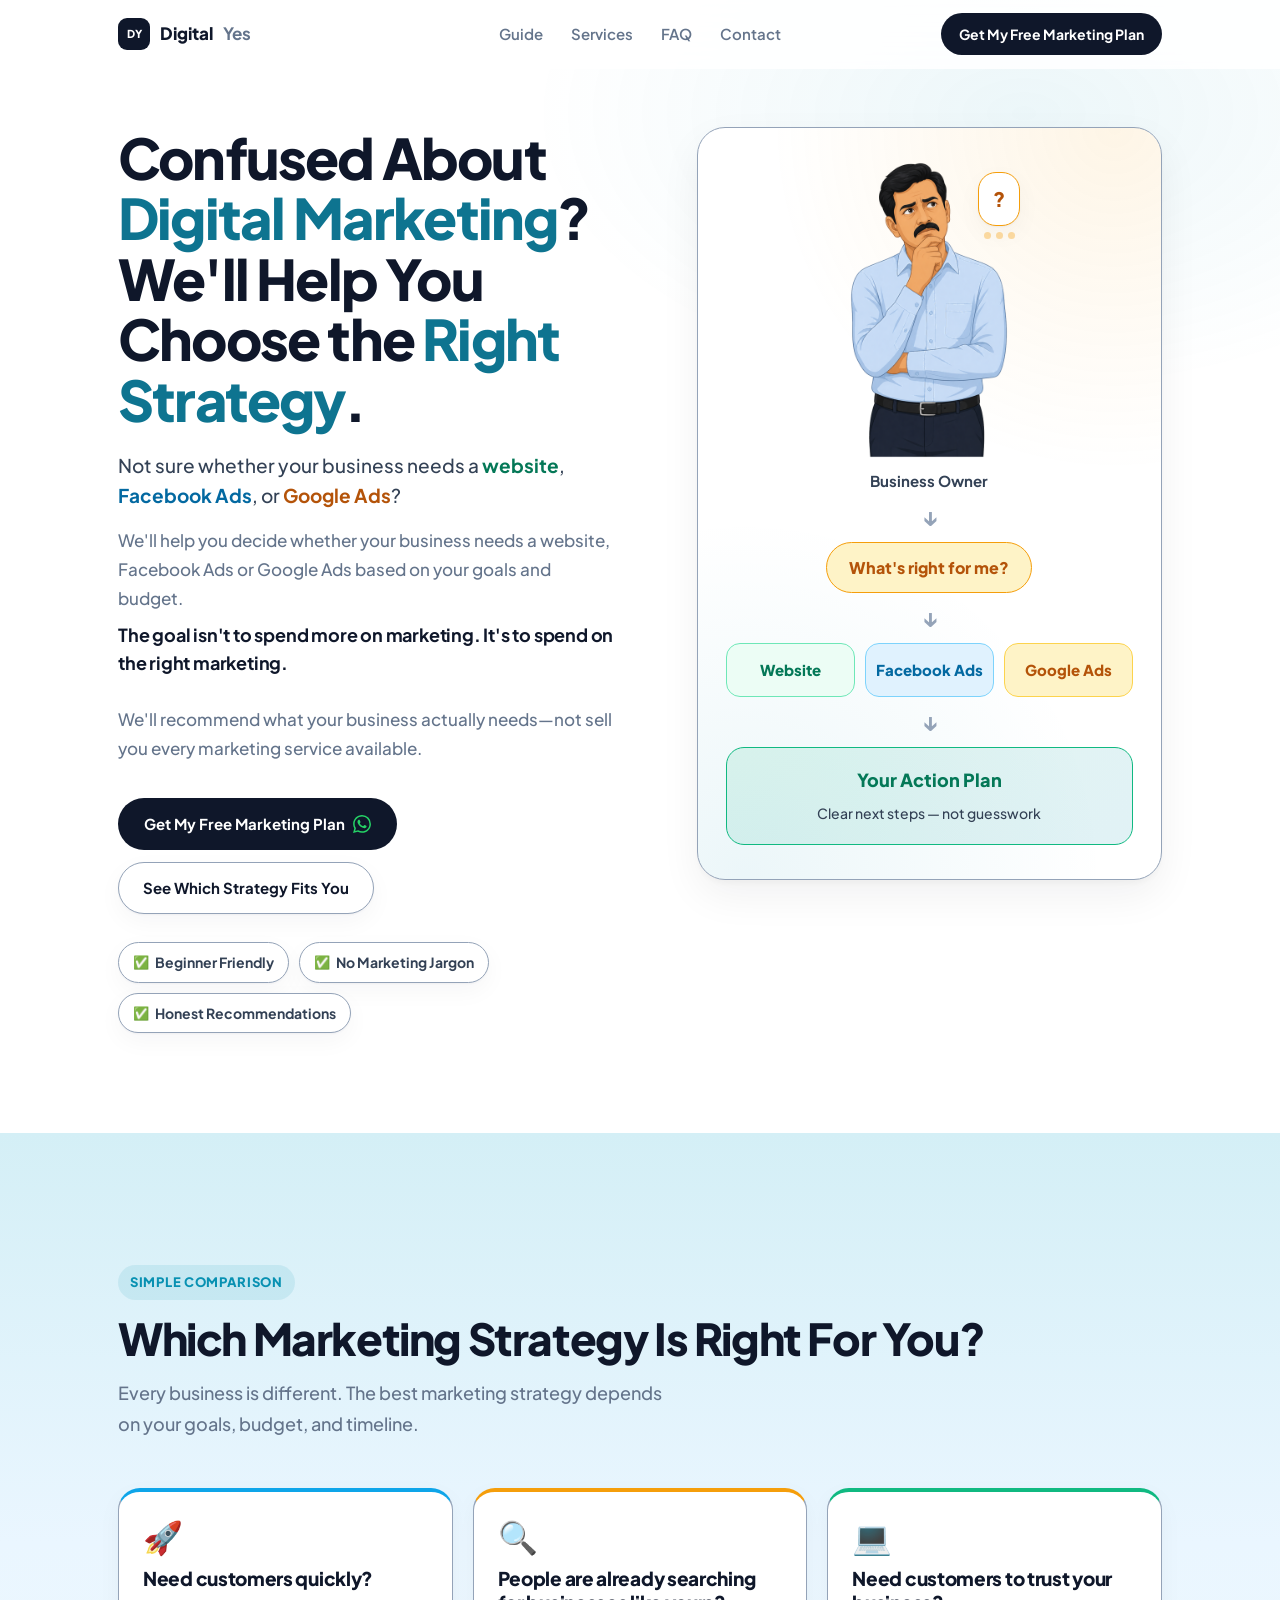
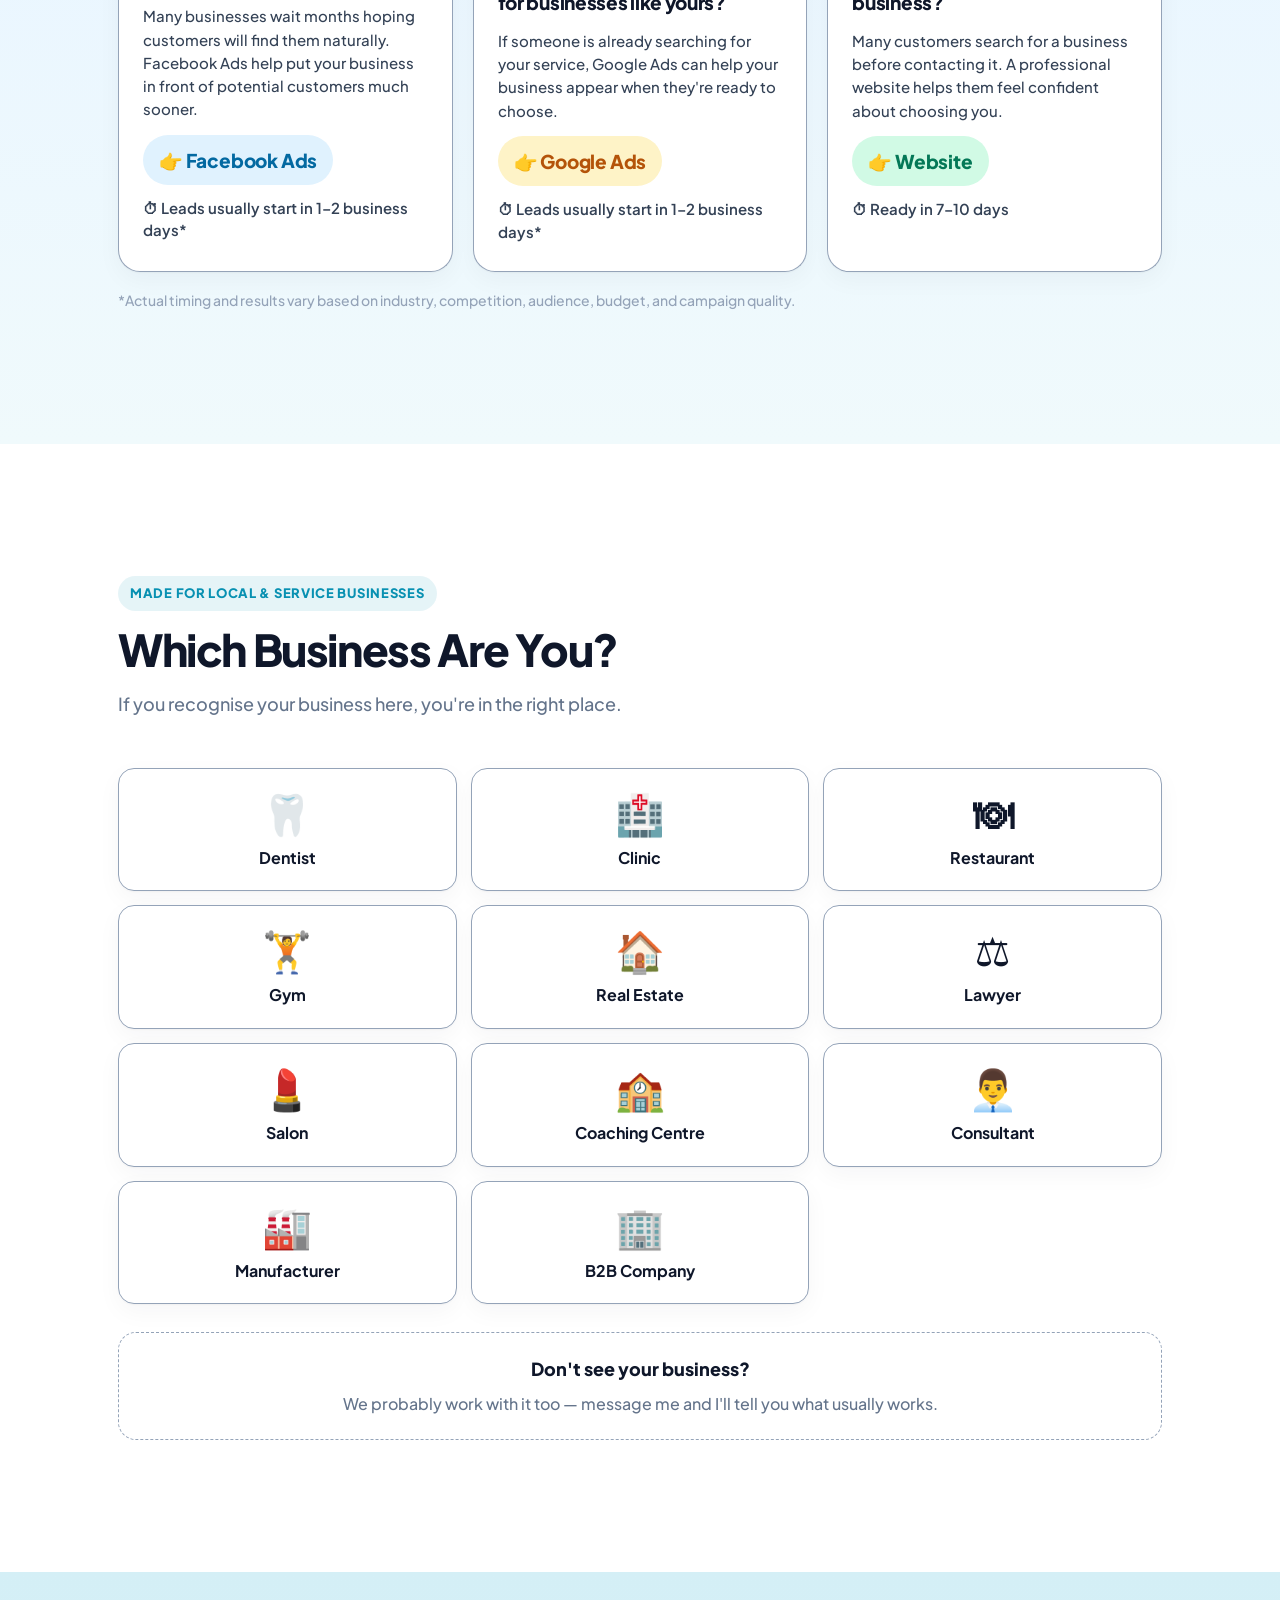
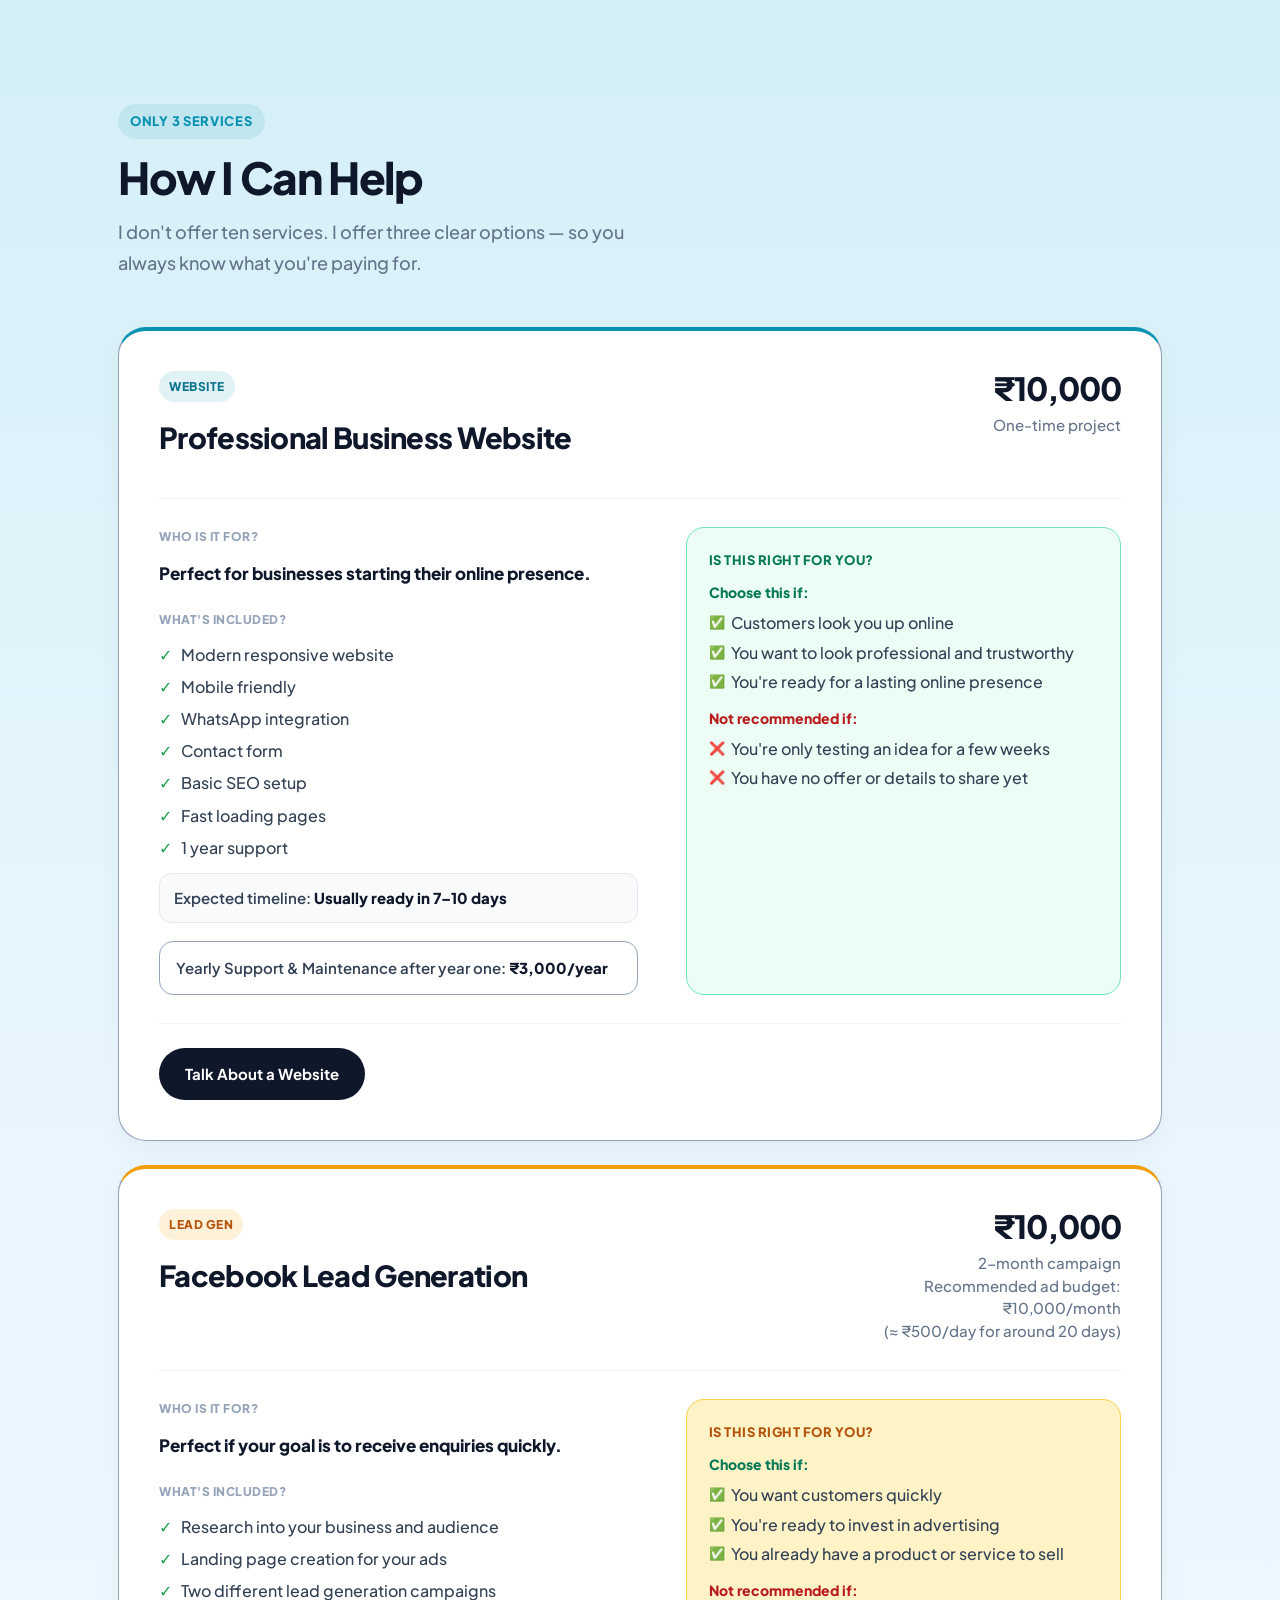
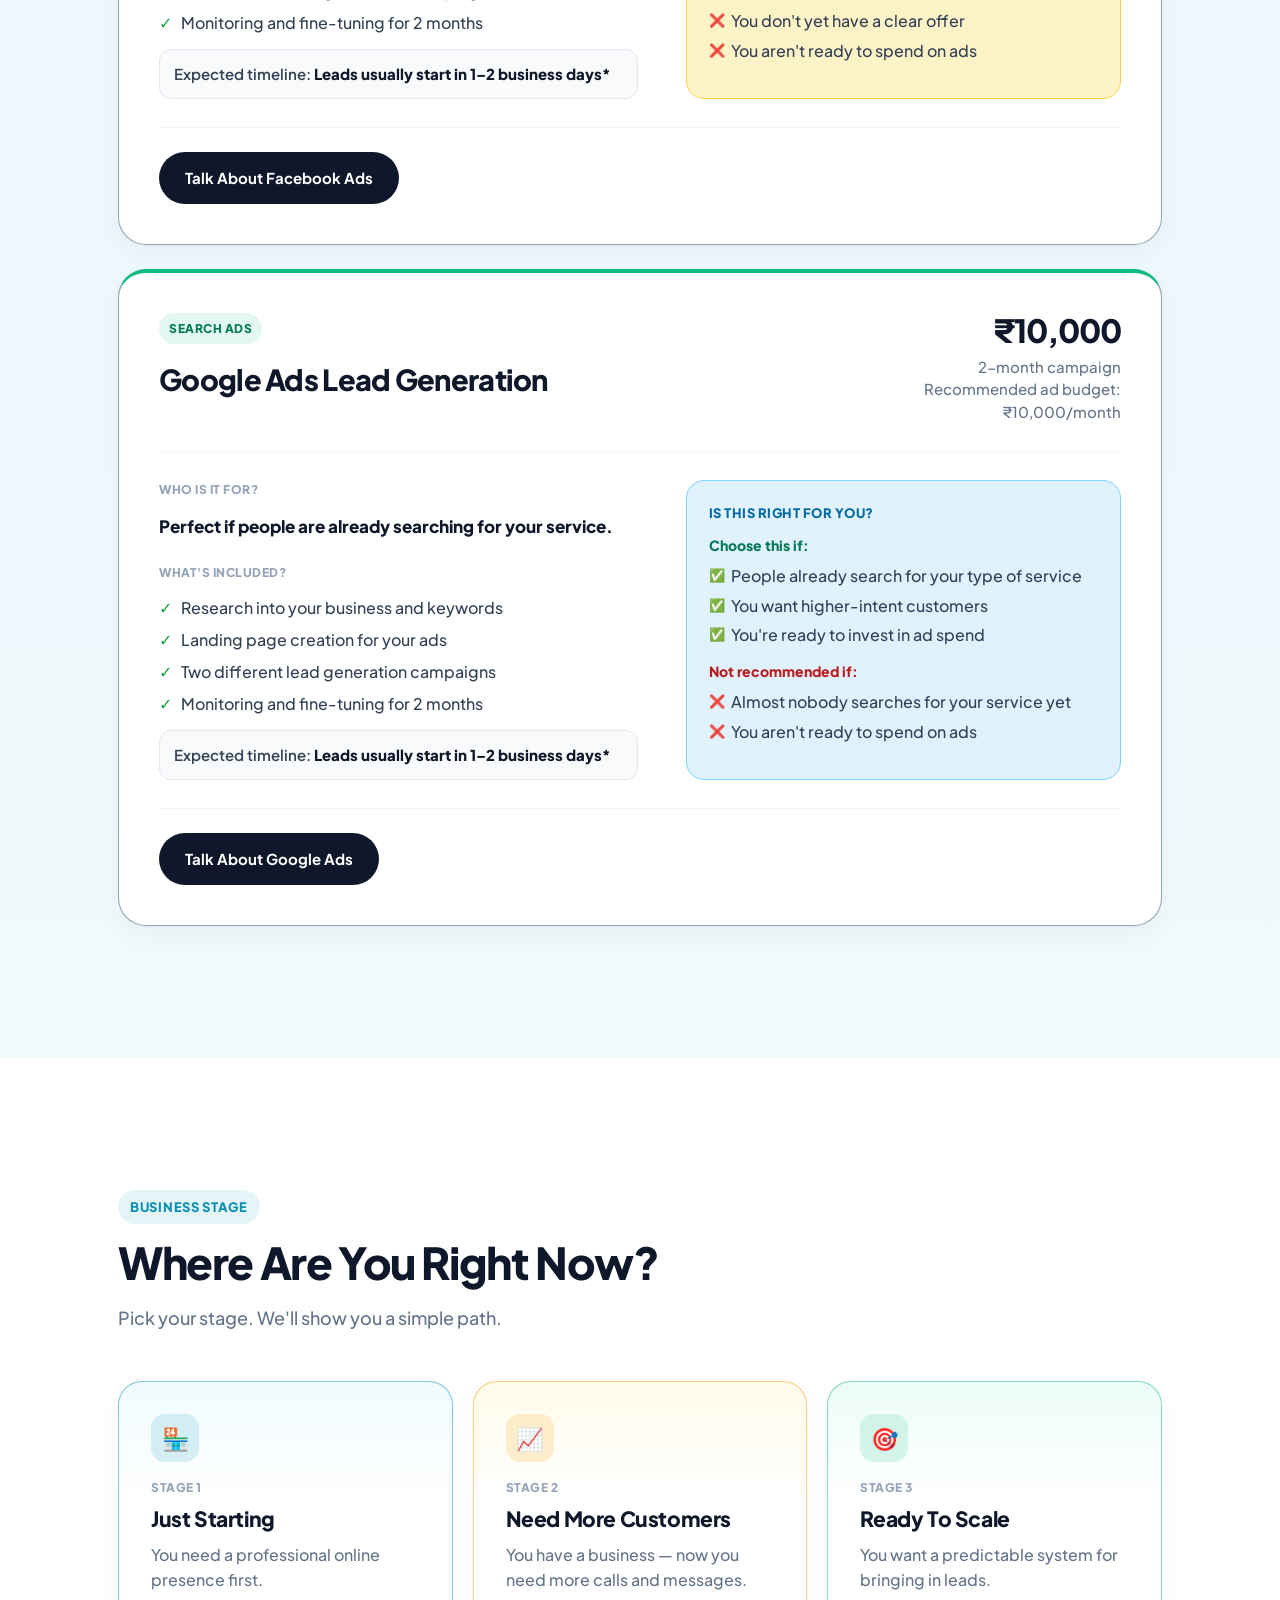
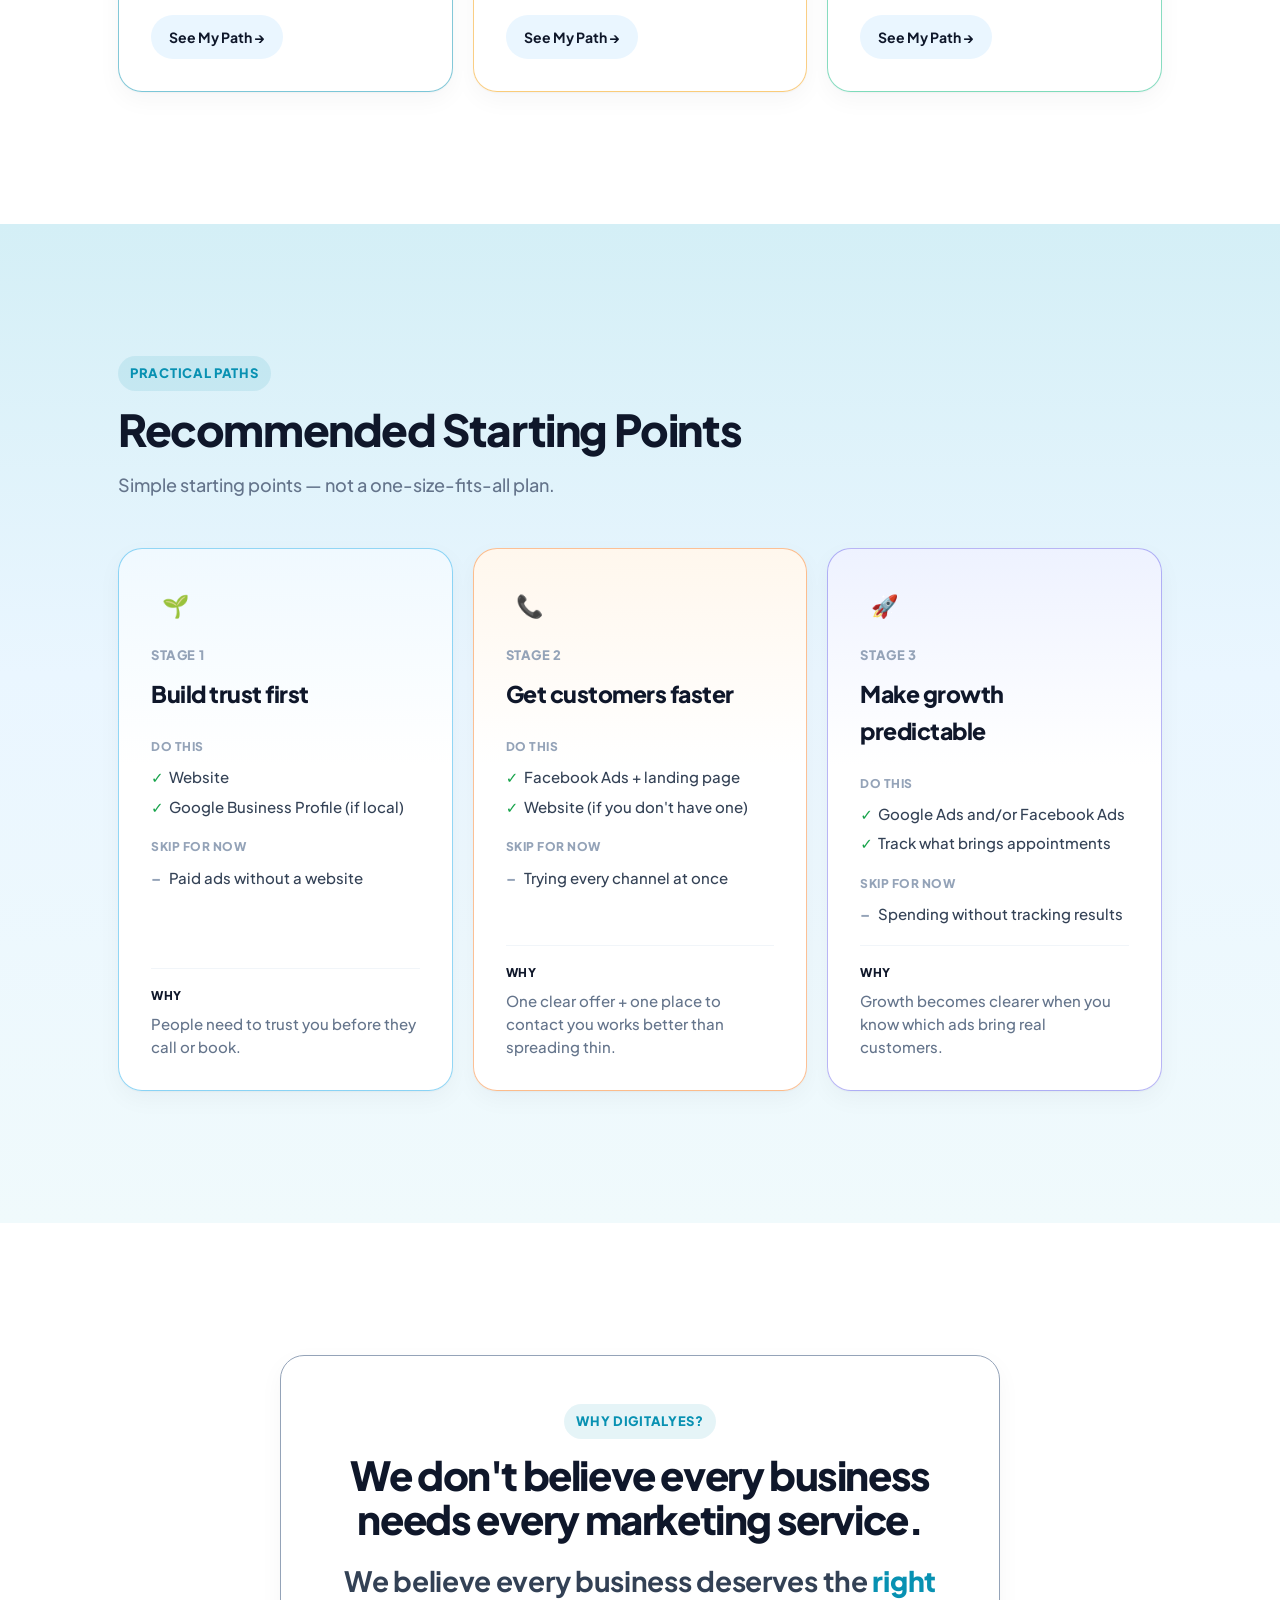
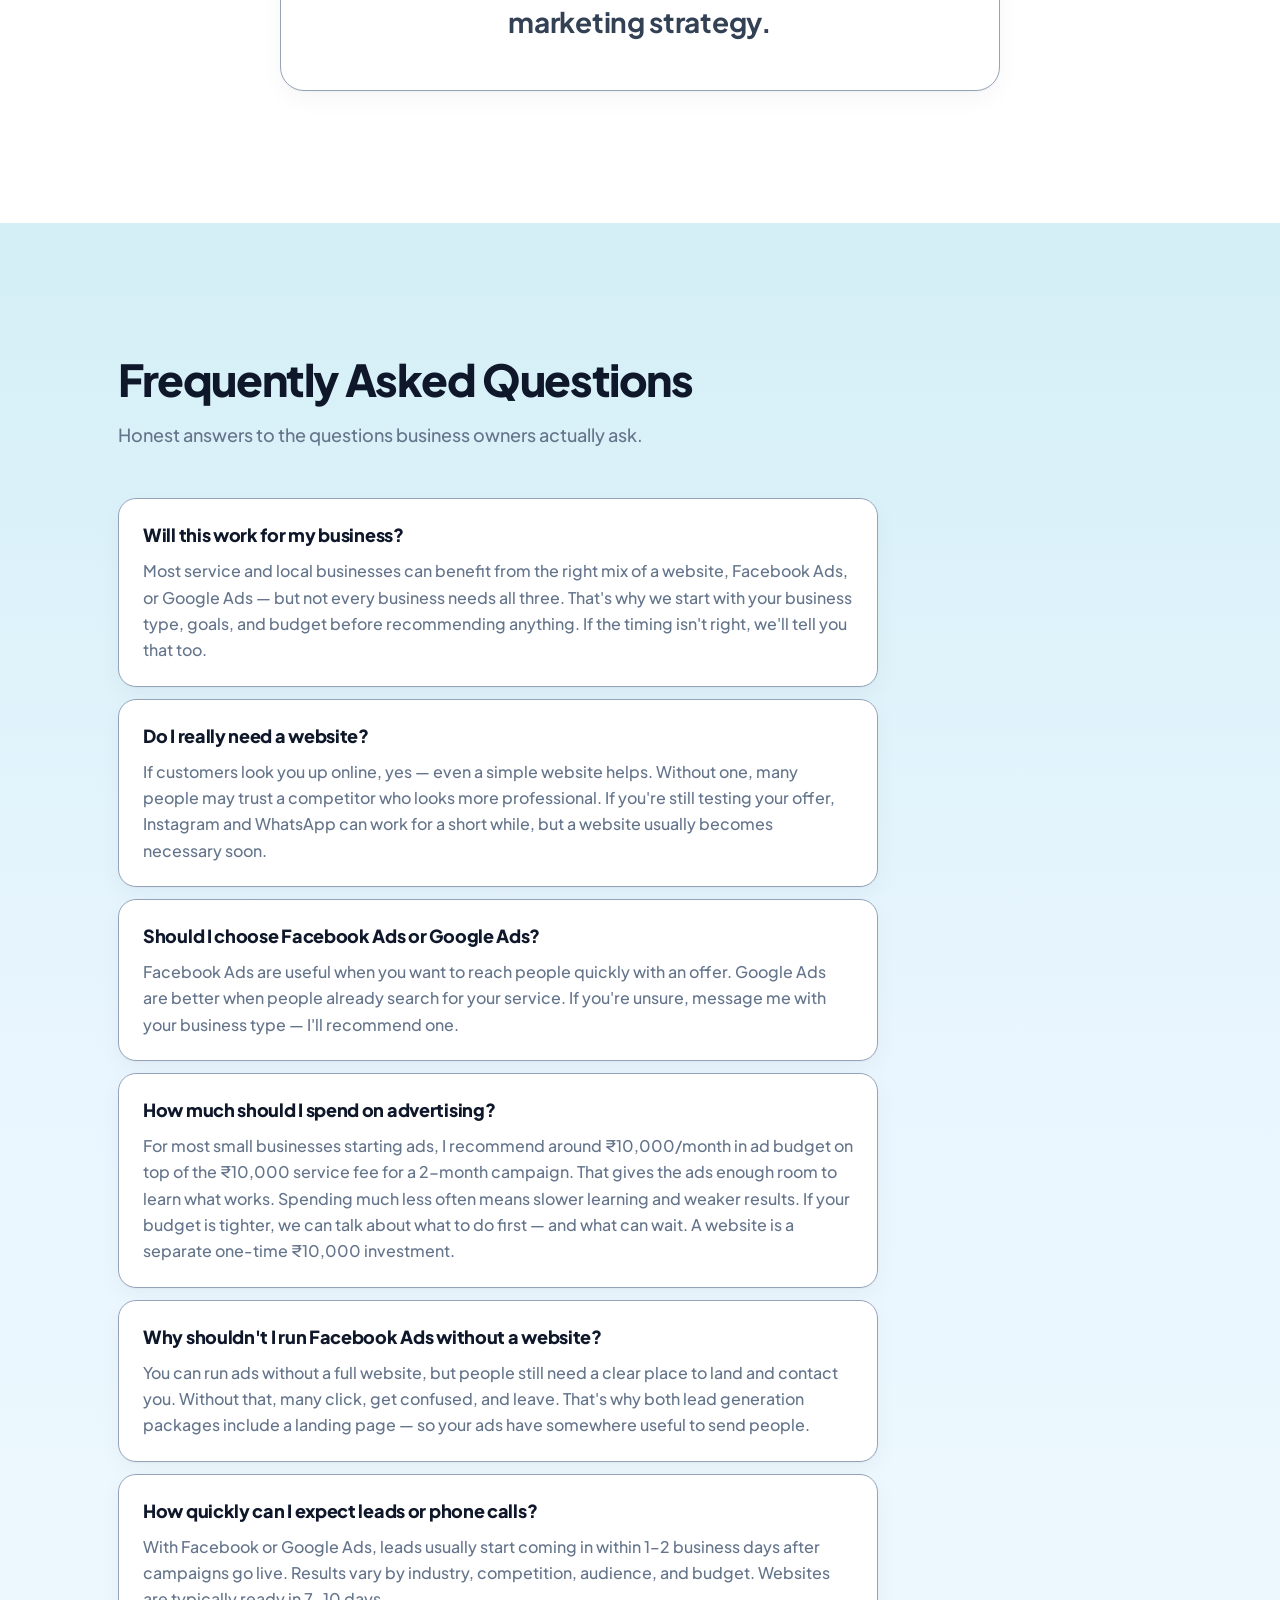
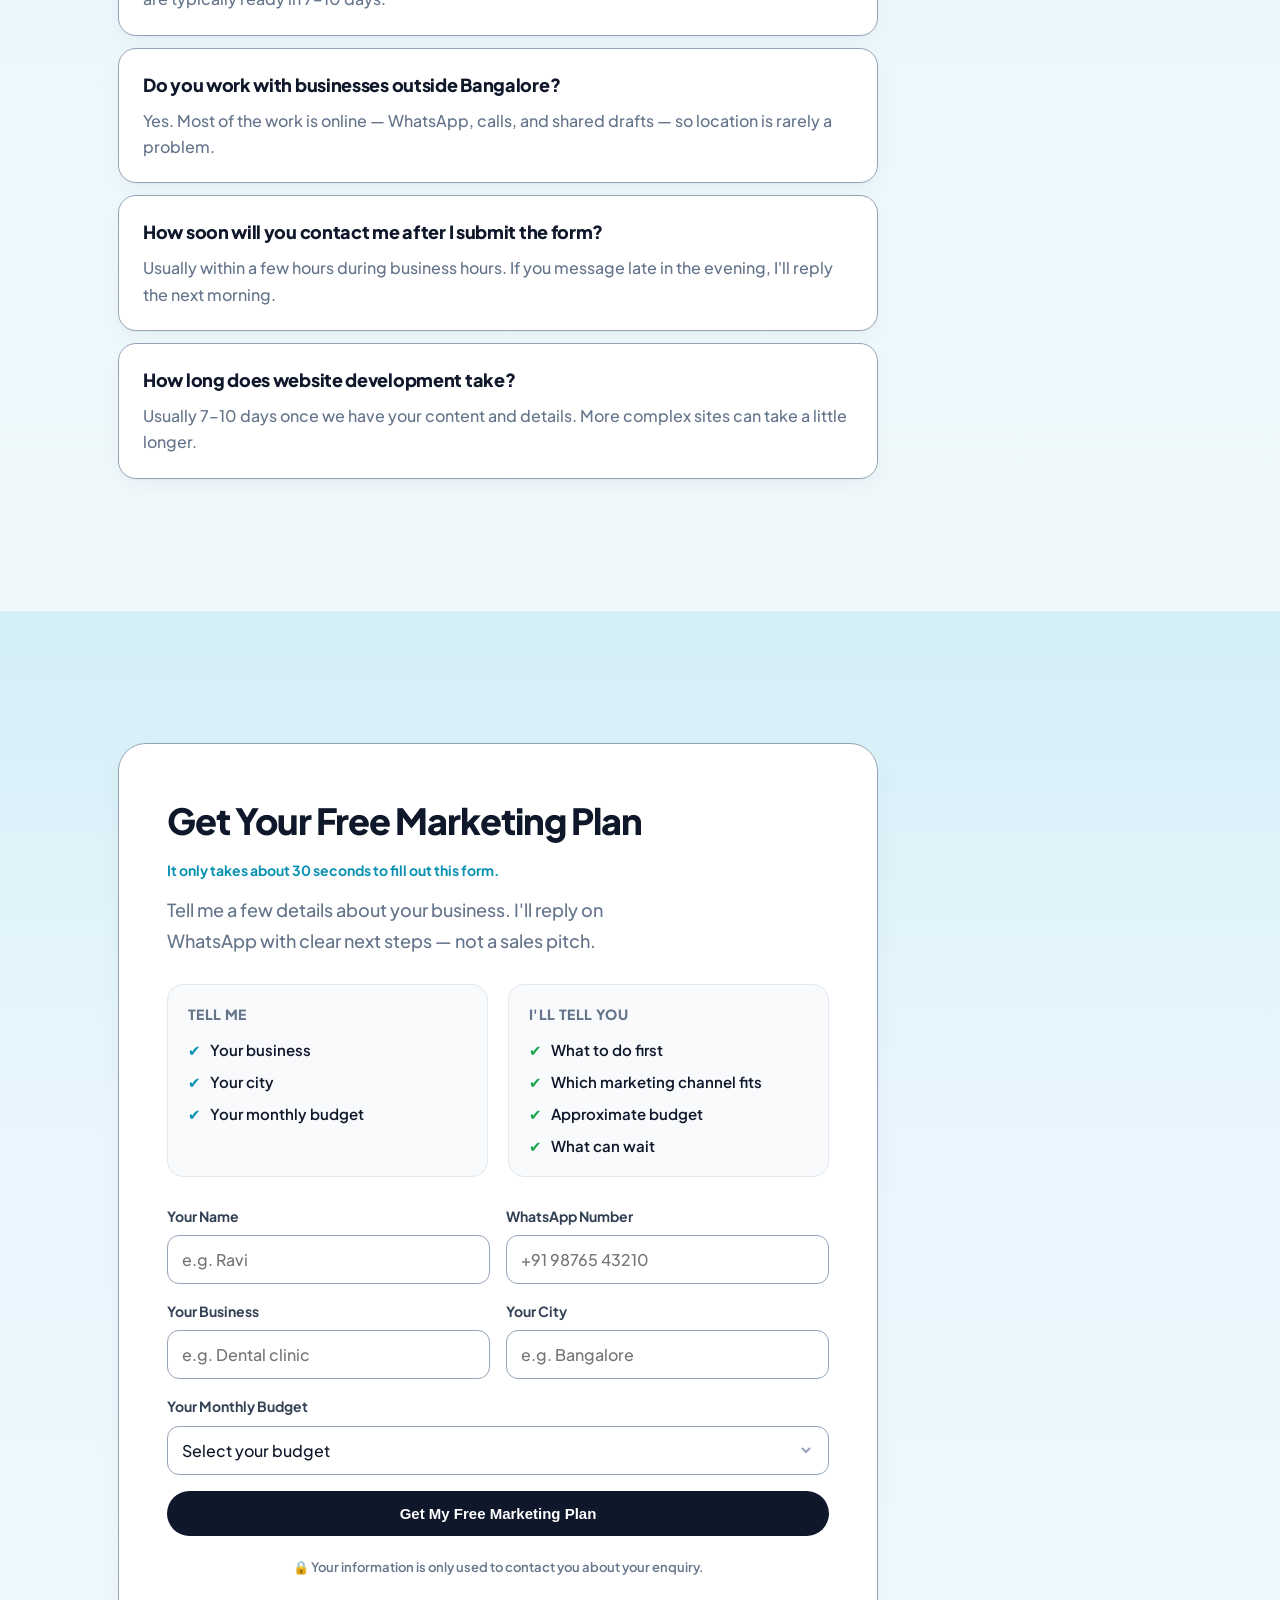
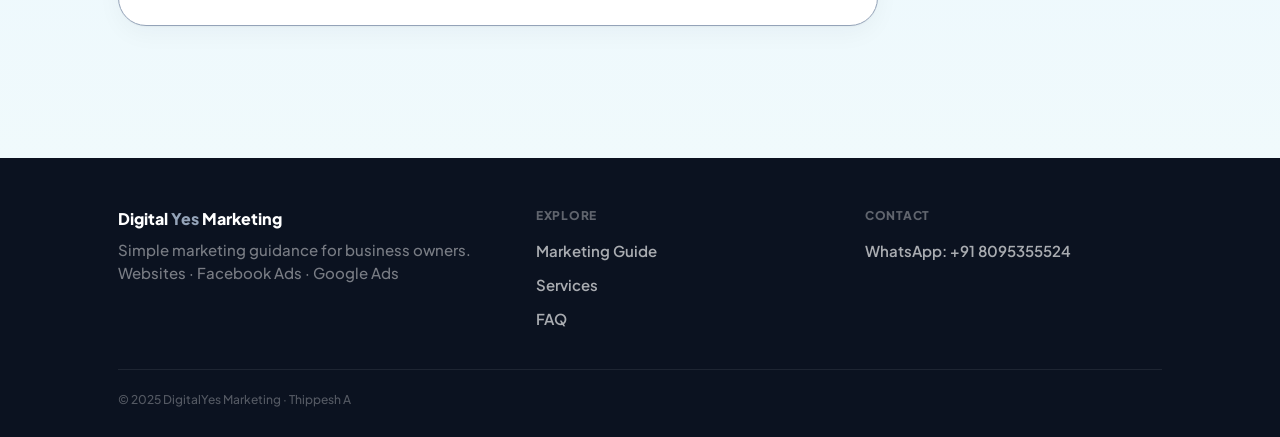
==== commit 45e90c1b: "Nudge hero content up by about 1vh. Co-authored-by: Cursor <cursoragent@cursor.com>" ====
--- a/index.html
+++ b/index.html
@@ -232,7 +232,7 @@
 
     /* ─── HERO ─── */
     .hero {
-      padding: 136px 0 100px;
+      padding: calc(136px - 1vh) 0 100px;
       background:
         radial-gradient(ellipse 70% 45% at 80% 10%, rgba(8, 145, 178, 0.08), transparent 55%),
         var(--bg);
